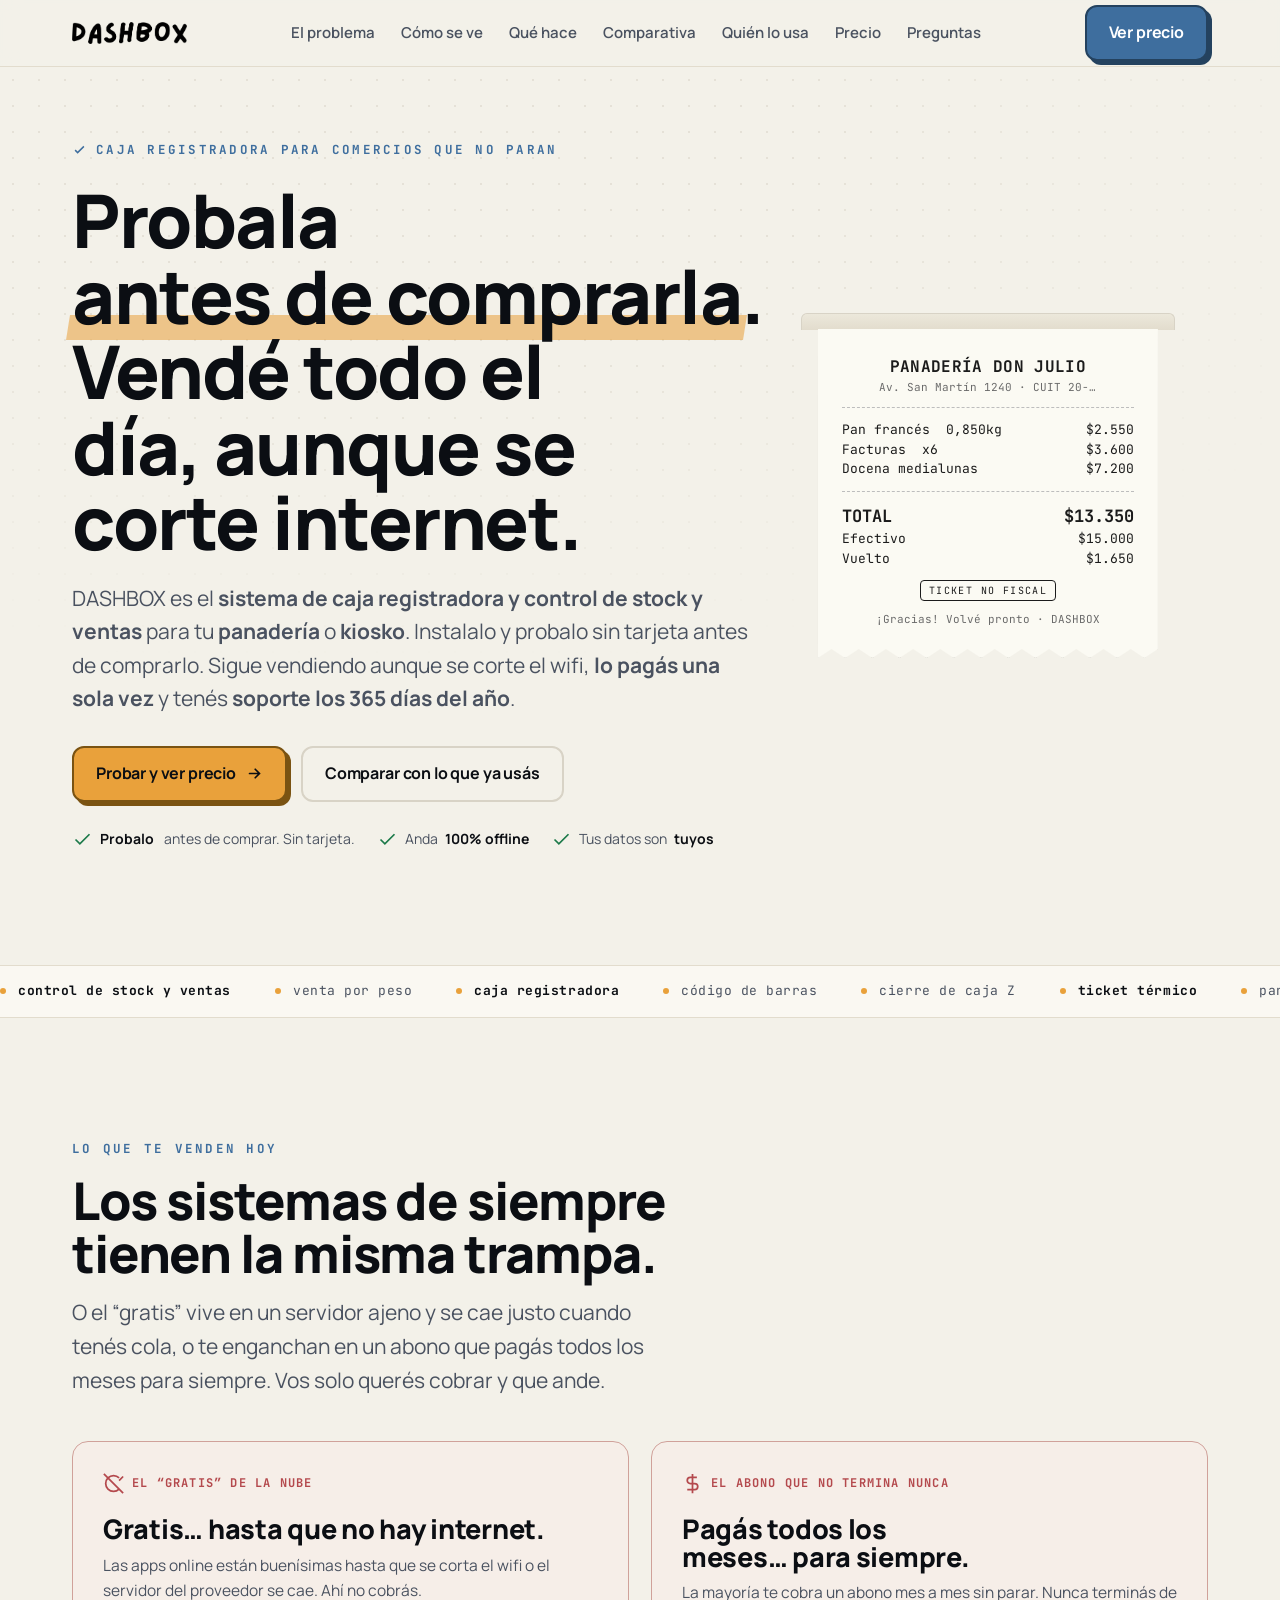
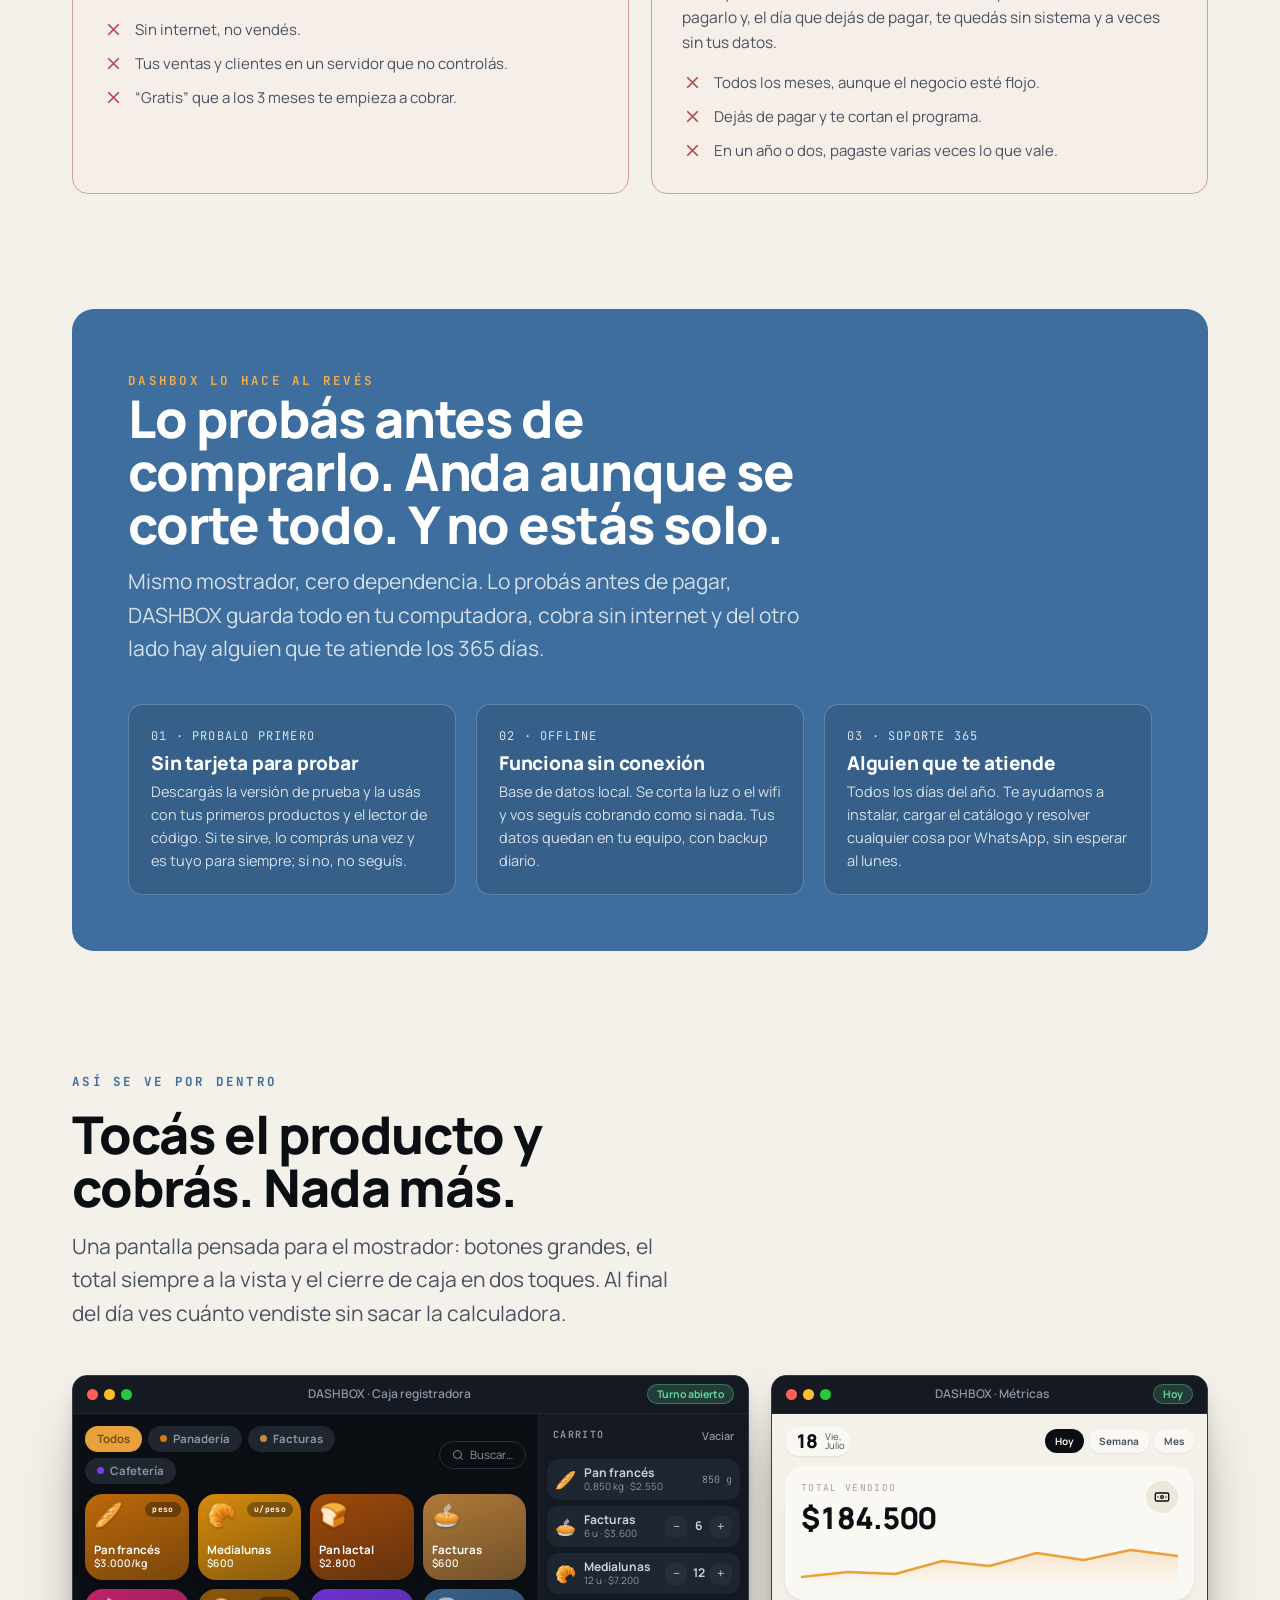
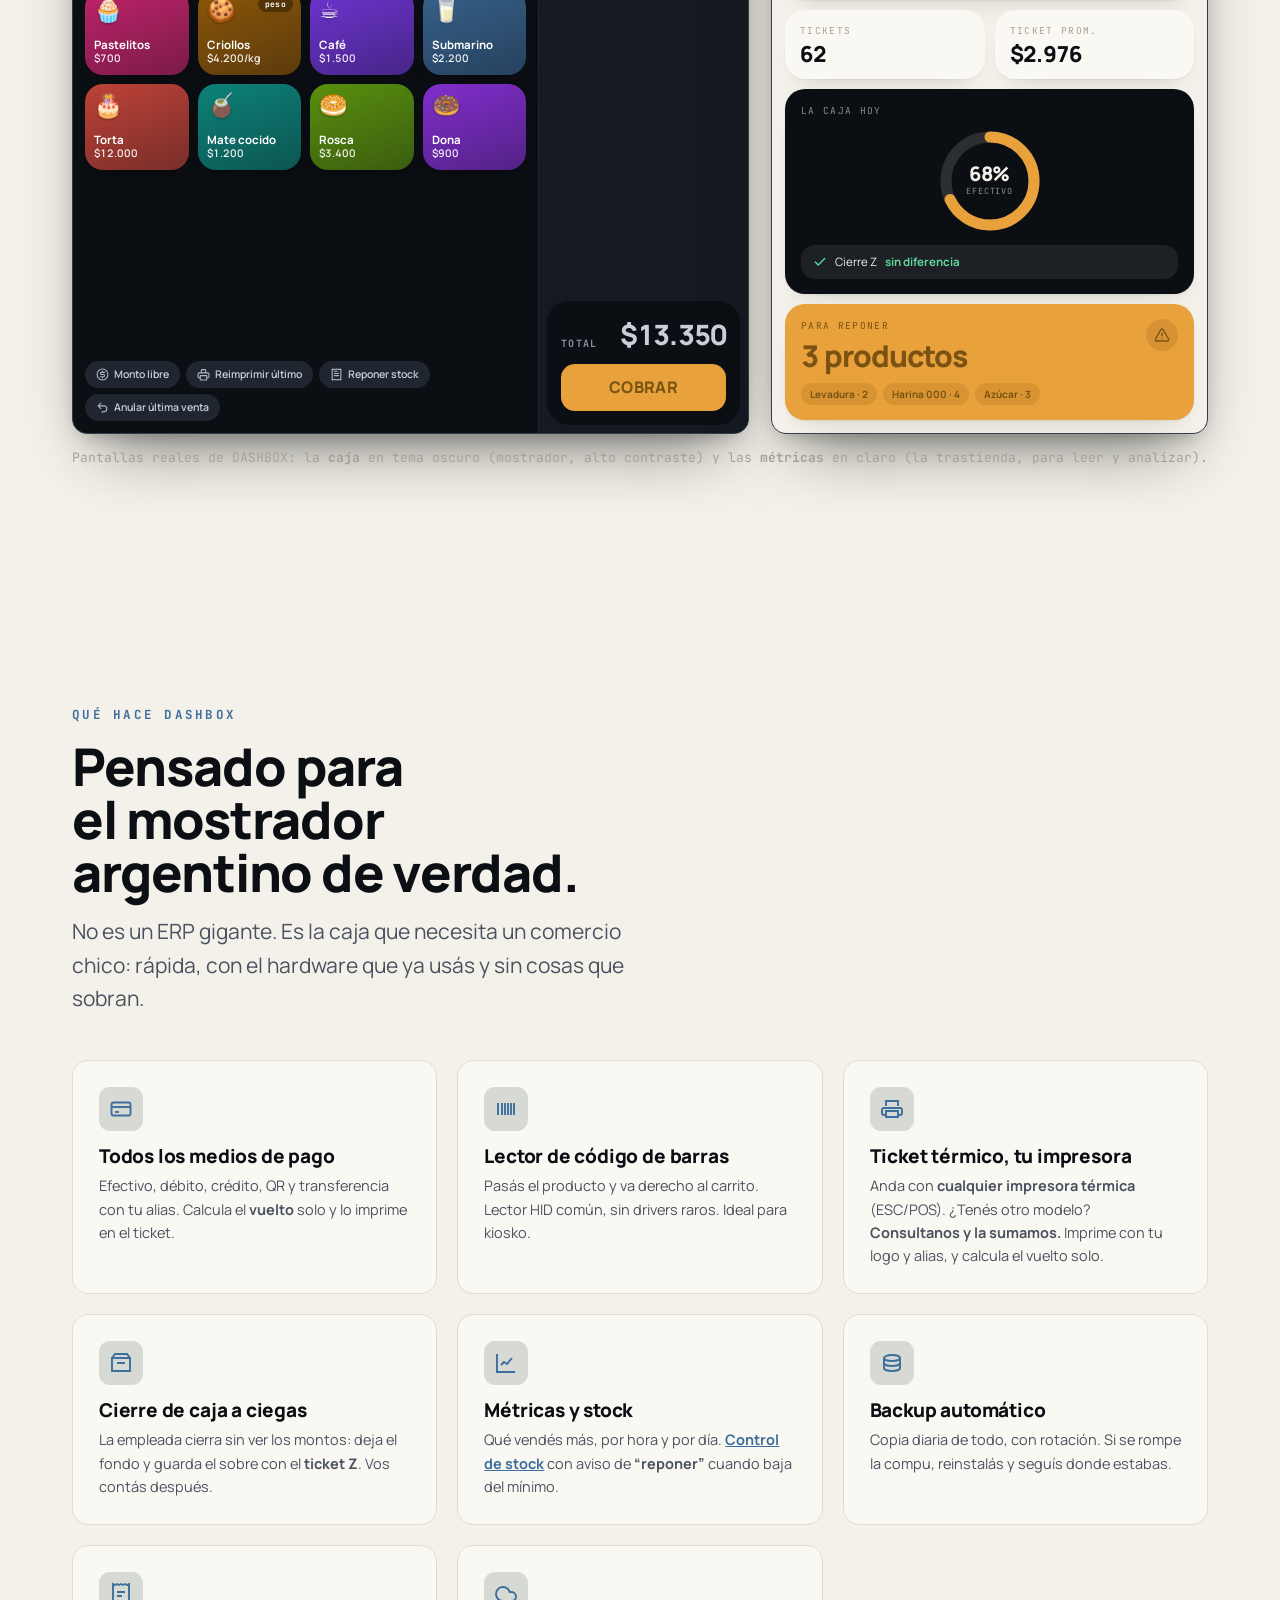
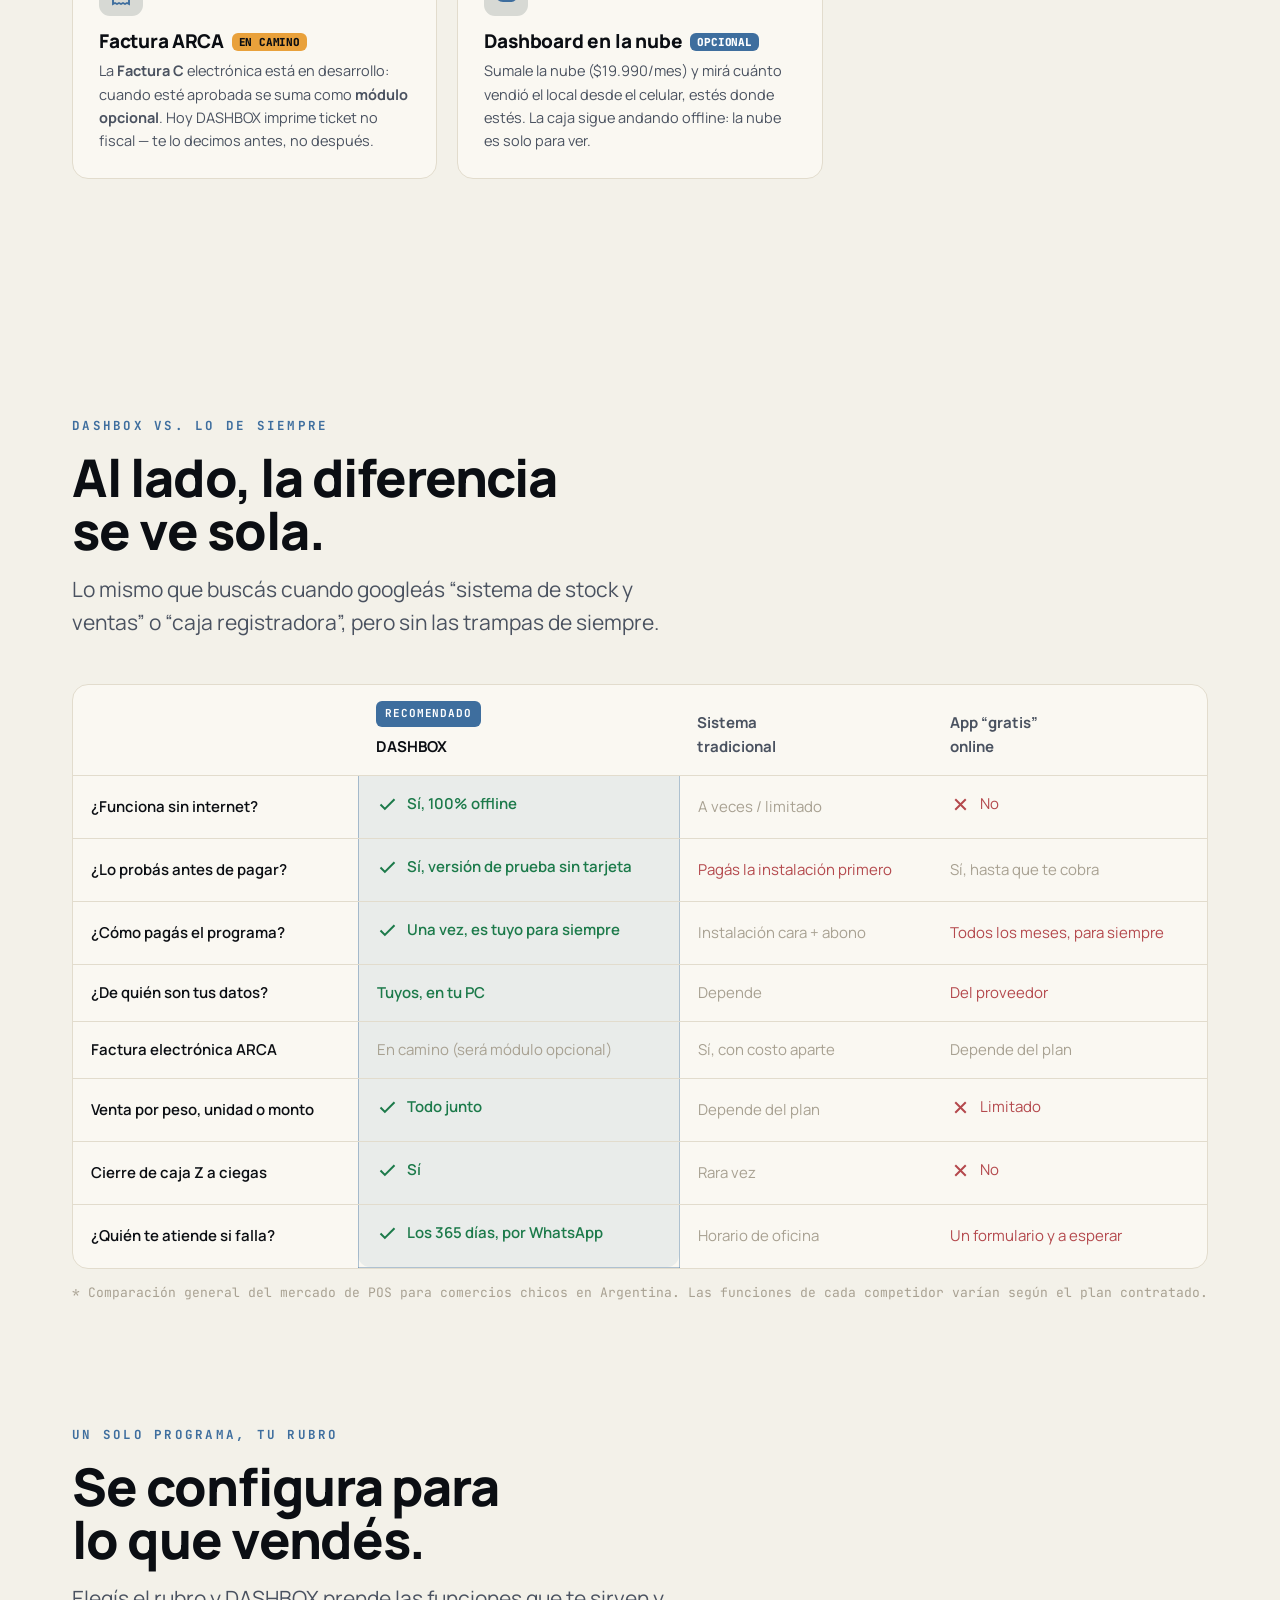
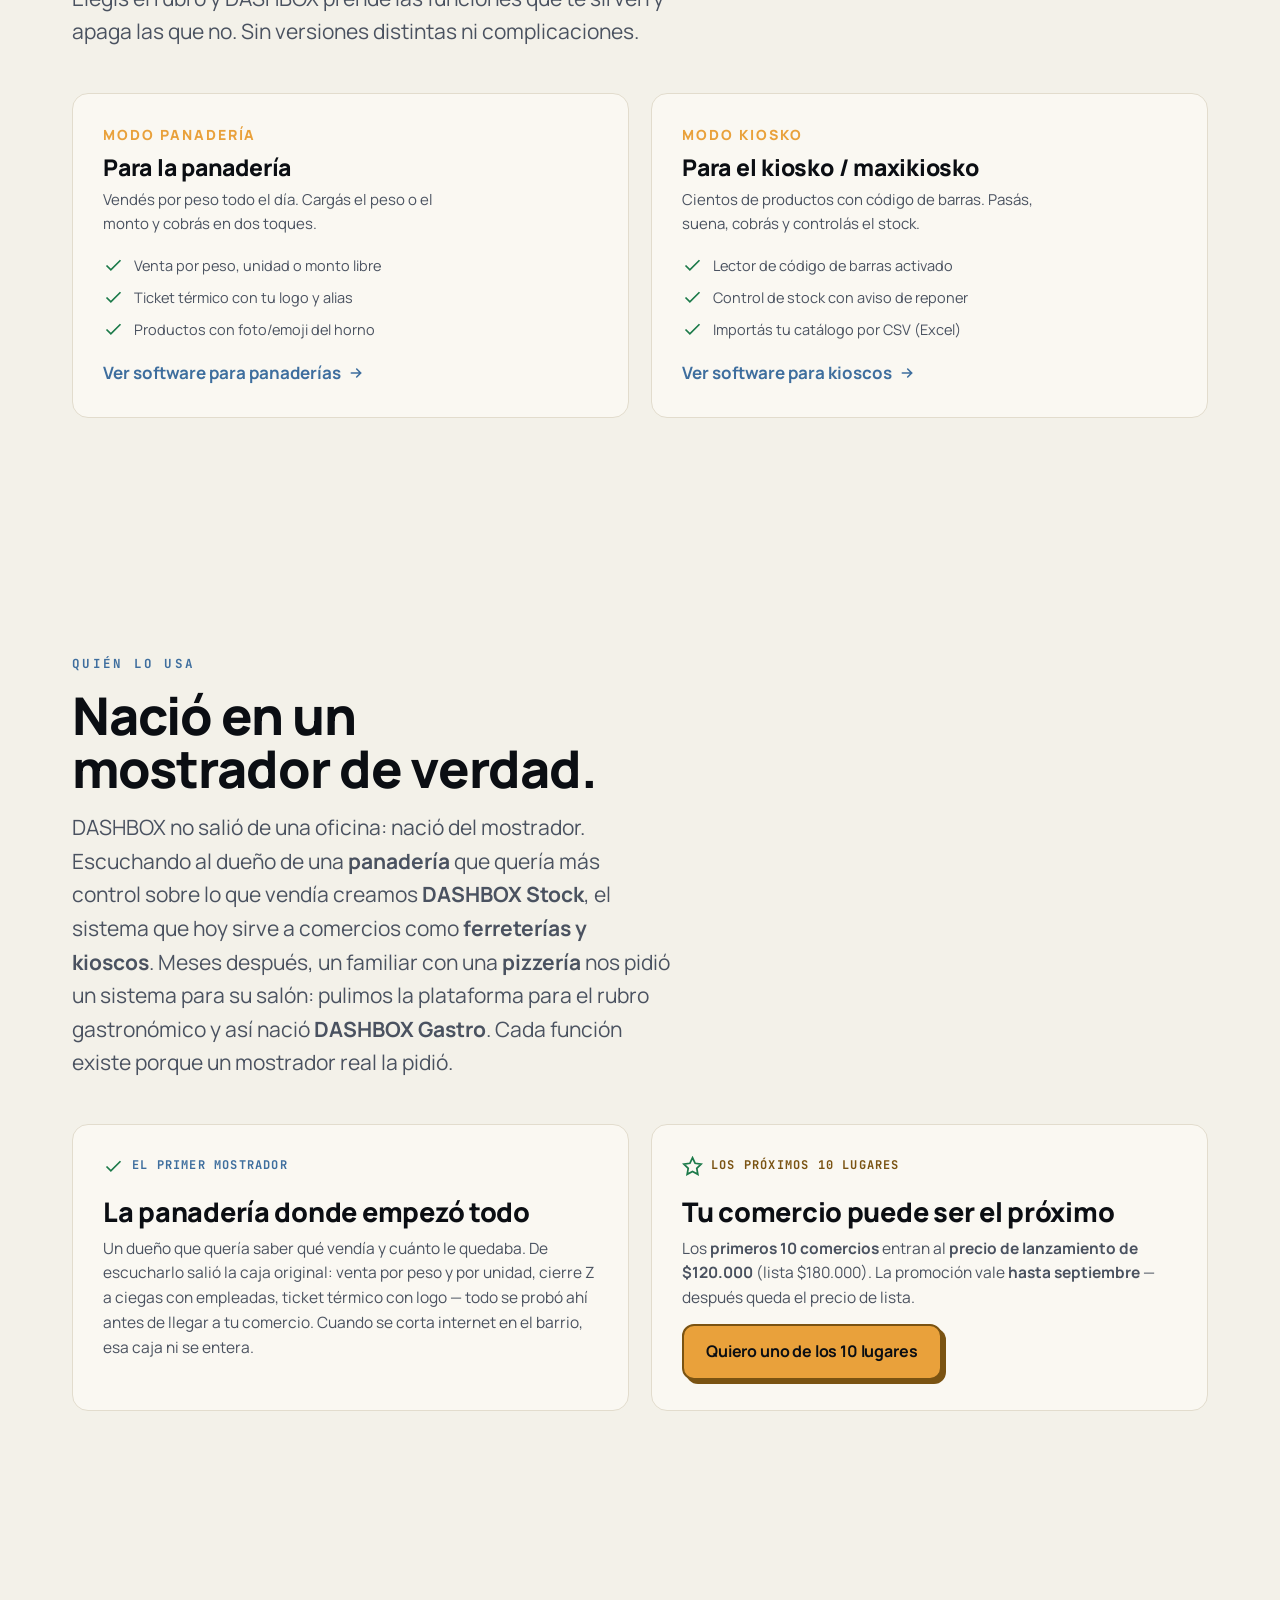
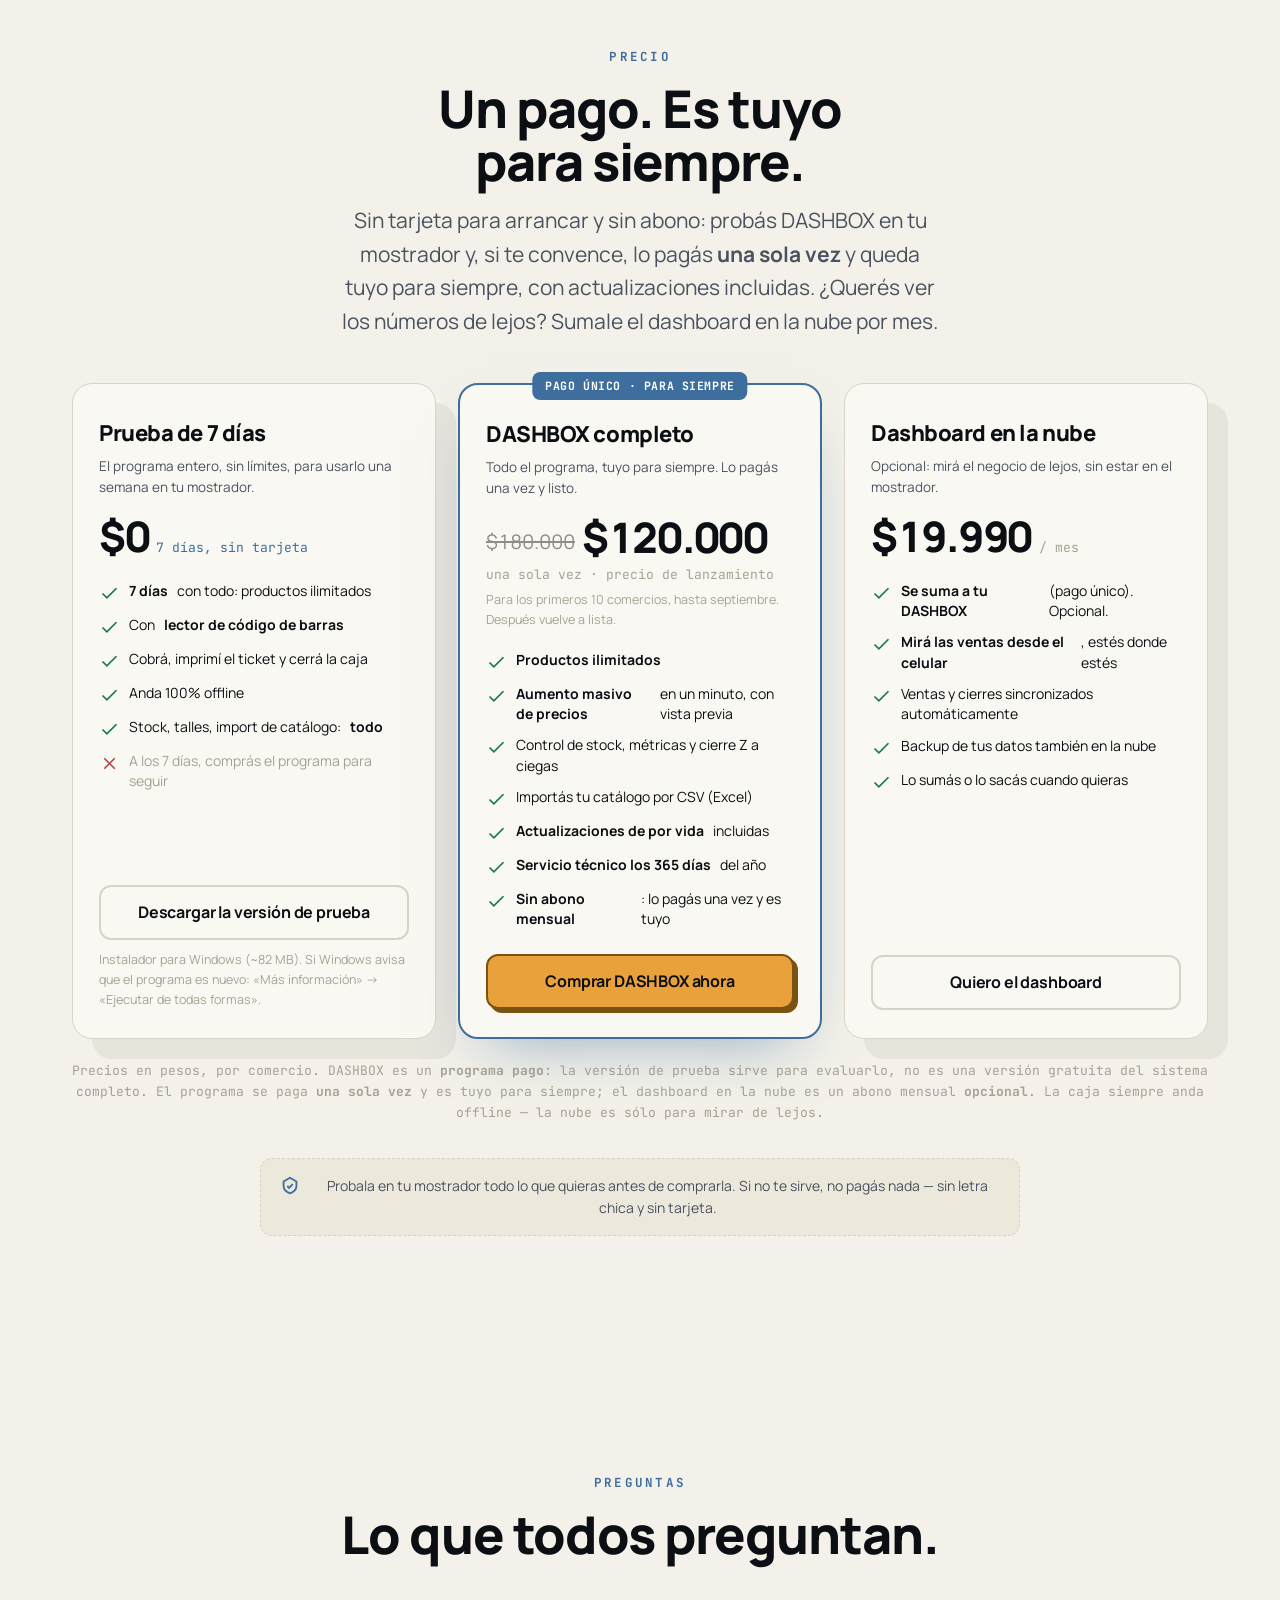
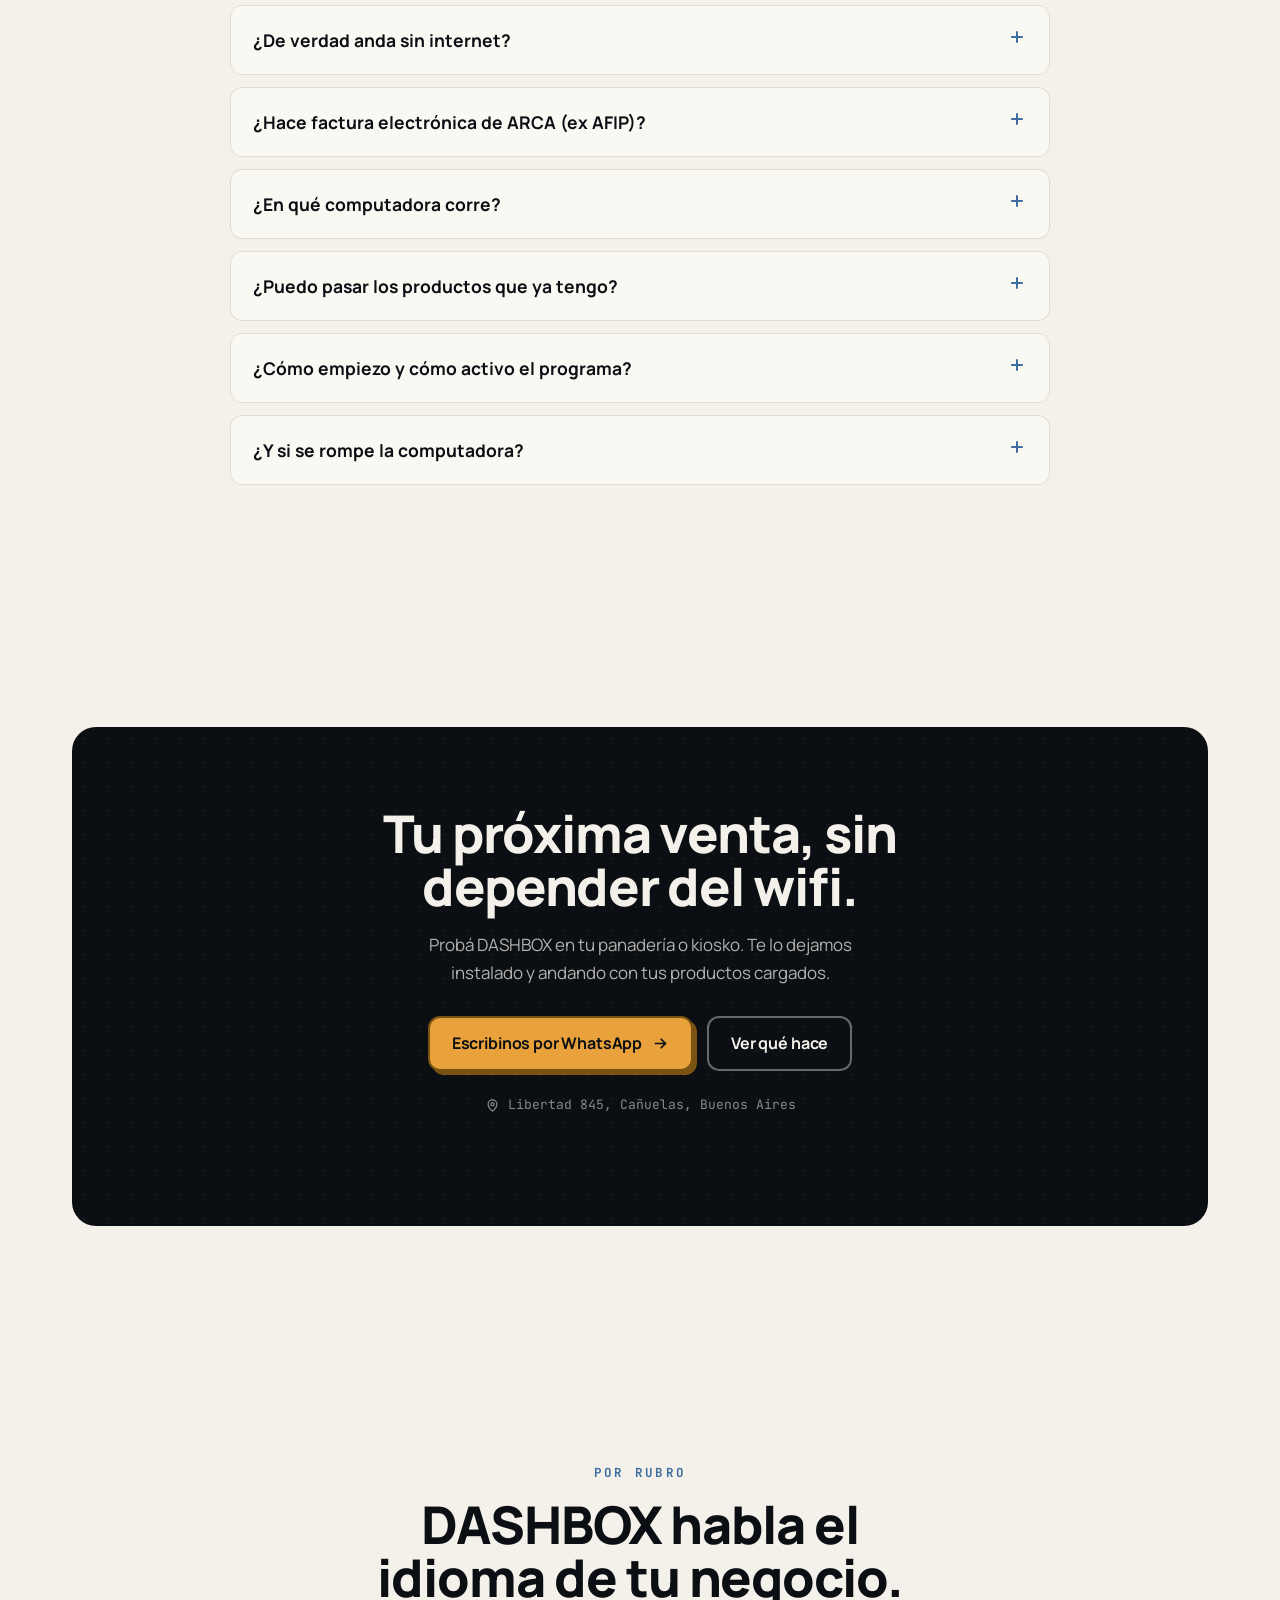
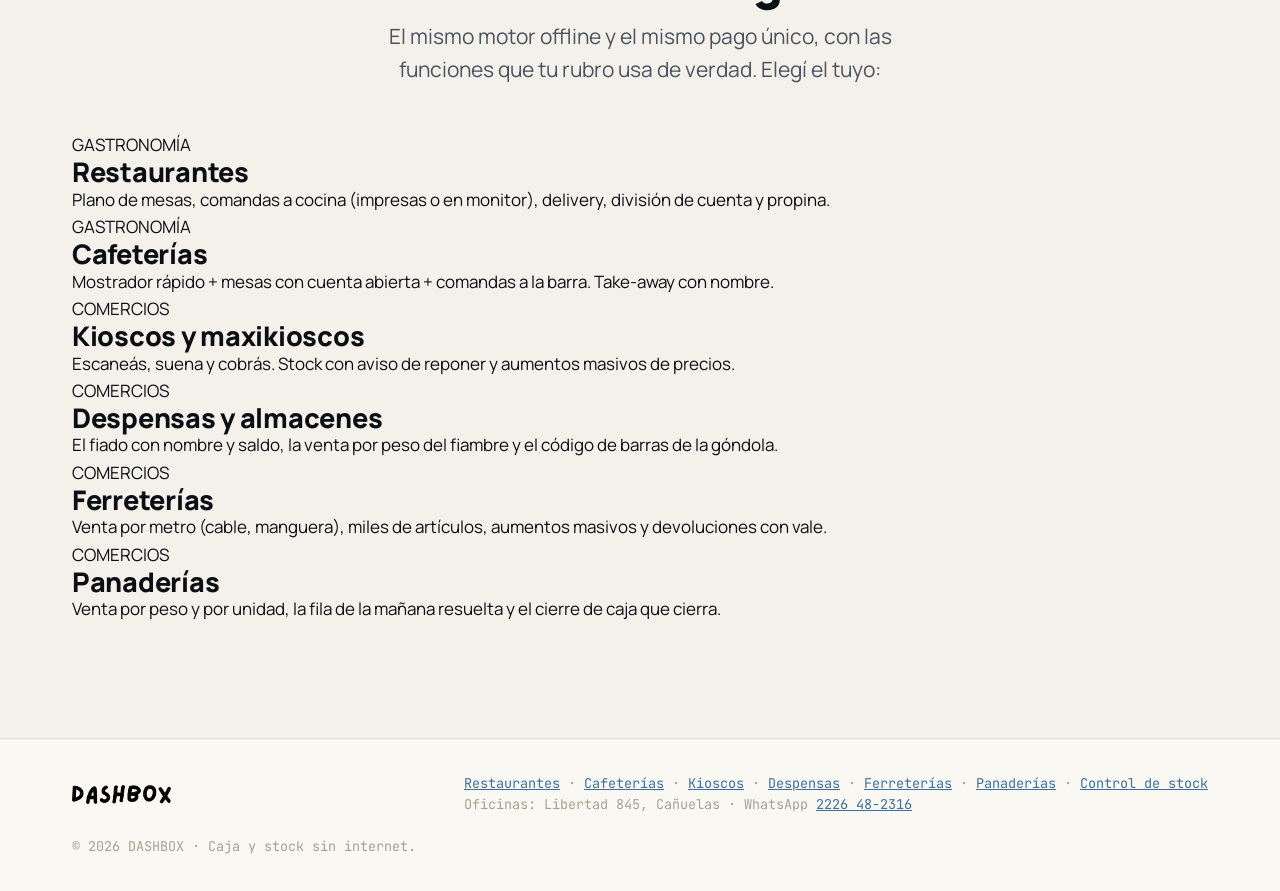
==== index.html @ de1f415d "Compra directa por Mercado Pago: /comprar reemplaza al WhatsApp en los CTAs - comprar.html: pegás el" ====
<!doctype html>
<html lang="es-AR">
<head>
<meta charset="utf-8" />
<meta name="viewport" content="width=device-width, initial-scale=1" />
<!-- Google Tag Manager -->
<script>(function(w,d,s,l,i){w[l]=w[l]||[];w[l].push({'gtm.start':
new Date().getTime(),event:'gtm.js'});var f=d.getElementsByTagName(s)[0],
j=d.createElement(s),dl=l!='dataLayer'?'&l='+l:'';j.async=true;j.src=
'https://www.googletagmanager.com/gtm.js?id='+i+dl;f.parentNode.insertBefore(j,f);
})(window,document,'script','dataLayer','GTM-NHLXC8S2');</script>
<!-- End Google Tag Manager -->

<!-- Google tag (gtag.js) -->
<script async src="https://www.googletagmanager.com/gtag/js?id=AW-18345697254"></script>
<script>
  window.dataLayer = window.dataLayer || [];
  function gtag(){dataLayer.push(arguments);}
  gtag('js', new Date());

  gtag('config', 'AW-18345697254');
</script>

<title>DASHBOX — Sistema de caja, stock y ventas offline | Kiosco y panadería</title>
<meta name="description" content="DASHBOX es el sistema de caja registradora, control de stock y ventas para kioscos y panaderías. Funciona sin internet y lo probás antes de comprarlo. Un solo pago y es tuyo para siempre: $120.000 precio de lanzamiento (lista $180.000), con actualizaciones y soporte los 365 días. Dashboard en la nube opcional. Pedí tu demo por WhatsApp." />
<meta name="keywords" content="sistema de caja registradora, control de stock y ventas, software para kiosco, sistema para panadería, caja registradora offline, punto de venta sin internet, POS Argentina, sistema de stock, software de ventas" />
<meta name="author" content="DASHBOX" />
<meta name="robots" content="index, follow, max-image-preview:large, max-snippet:-1, max-video-preview:-1" />
<link rel="canonical" href="https://dashbox.com.ar/" />

<!-- Geo / local (oficinas en Cañuelas) -->
<meta name="geo.region" content="AR-B" />
<meta name="geo.placename" content="Cañuelas, Buenos Aires" />
<meta name="geo.position" content="-35.0530;-58.7590" />
<meta name="ICBM" content="-35.0530, -58.7590" />

<!-- Theme + PWA -->
<meta name="theme-color" content="#F3F1E9" />
<meta name="color-scheme" content="light" />
<link rel="icon" href="/favicon.png" type="image/png" />
<link rel="apple-touch-icon" href="/favicon.png" />
<link rel="manifest" href="/site.webmanifest" />

<!-- Open Graph (Facebook / WhatsApp / LinkedIn) -->
<meta property="og:type" content="website" />
<meta property="og:site_name" content="DASHBOX" />
<meta property="og:locale" content="es_AR" />
<meta property="og:title" content="DASHBOX — Caja, stock y ventas que anda sin internet" />
<meta property="og:description" content="Sistema de caja registradora y control de stock para kiosco y panadería. Anda offline, se paga una sola vez y lo probás antes de comprar. Soporte los 365 días." />
<meta property="og:url" content="https://dashbox.com.ar/" />
<meta property="og:image" content="https://dashbox.com.ar/og.png" />
<meta property="og:image:width" content="1200" />
<meta property="og:image:height" content="630" />
<meta property="og:image:alt" content="DASHBOX — sistema de caja registradora offline para comercios" />

<!-- Twitter / X -->
<meta name="twitter:card" content="summary_large_image" />
<meta name="twitter:title" content="DASHBOX — Caja, stock y ventas que anda sin internet" />
<meta name="twitter:description" content="Sistema de caja y control de stock para kiosco y panadería. Offline, pago único, probala antes de comprar." />
<meta name="twitter:image" content="https://dashbox.com.ar/og.png" />

<!-- Fuentes: display grotesca con carácter + texto humanista + mono estilo comanda -->
<link rel="preconnect" href="https://fonts.googleapis.com">
<link rel="preconnect" href="https://fonts.gstatic.com" crossorigin>
<link href="https://fonts.googleapis.com/css2?family=Manrope:wght@400;500;600;700;800&family=JetBrains+Mono:wght@400;500;700&display=swap" rel="stylesheet">

<!-- ============ DATOS ESTRUCTURADOS (Schema.org / JSON-LD) ============ -->
<!-- Ayudan a Google (rich results + AI Overviews) y a los LLMs a entender el producto. -->
<script type="application/ld+json">
{
  "@context": "https://schema.org",
  "@type": "SoftwareApplication",
  "name": "DASHBOX",
  "applicationCategory": "BusinessApplication",
  "applicationSubCategory": "Point of Sale (POS)",
  "operatingSystem": "Windows",
  "url": "https://dashbox.com.ar/",
  "inLanguage": "es-AR",
  "description": "Sistema de caja registradora, control de stock y ventas para kioscos y panaderías. Funciona sin internet (offline-first). Es un programa pago: tiene 7 días de prueba con todas las funciones y sin límite de productos y se compra con un único pago de $120.000 —precio de lanzamiento, lista $180.000— (tuyo para siempre, con actualizaciones y soporte los 365 días). Dashboard en la nube opcional por mes. Los datos quedan en la computadora del comercio.",
  "softwareVersion": "1.1",
  "screenshot": "https://dashbox.com.ar/og.png",
  "featureList": [
    "Funciona sin internet (offline)",
    "Aumento masivo de precios con vista previa",
    "Control de stock y ventas",
    "Lector de código de barras",
    "Ticket térmico ESC/POS (compatible con cualquier impresora térmica)",
    "Cierre de caja Z a ciegas",
    "Todos los medios de pago con cálculo de vuelto",
    "Backup automático diario",
    "Dashboard en la nube opcional",
    "Import de catálogo por CSV"
  ],
  "offers": [
    {
      "@type": "Offer",
      "name": "DASHBOX completo (pago único)",
      "price": "120000",
      "priceCurrency": "ARS",
      "description": "Un solo pago: todo el programa, tuyo para siempre, con actualizaciones de por vida y servicio técnico los 365 días.",
      "availability": "https://schema.org/InStock",
      "url": "https://dashbox.com.ar/#precio"
    },
    {
      "@type": "Offer",
      "name": "Dashboard en la nube (opcional)",
      "price": "19990",
      "priceCurrency": "ARS",
      "description": "Add-on mensual para ver las ventas del negocio a distancia desde el celular, con sincronización y backup en la nube.",
      "availability": "https://schema.org/InStock",
      "url": "https://dashbox.com.ar/#precio"
    }
  ],
  "publisher": { "@type": "Organization", "name": "DASHBOX" }
}
</script>
<script type="application/ld+json">
{
  "@context": "https://schema.org",
  "@type": "Organization",
  "name": "DASHBOX",
  "url": "https://dashbox.com.ar/",
  "logo": "https://dashbox.com.ar/favicon.png",
  "description": "Sistema de caja registradora offline para comercios chicos en Argentina (kioscos, panaderías y más).",
  "areaServed": { "@type": "Country", "name": "Argentina" },
  "address": {
    "@type": "FZlAddress",
    "streetAddress": "Libertad 845",
    "addressLocality": "Cañuelas",
    "addressRegion": "Buenos Aires",
    "addressCountry": "AR"
  },
  "contactPoint": {
    "@type": "ContactPoint",
    "contactType": "sales",
    "telephone": "+54-2226-48-2316",
    "areaServed": "AR",
    "availableLanguage": "Spanish"
  }
}
</script>
<script type="application/ld+json">
{
  "@context": "https://schema.org",
  "@type": "FAQPage",
  "mainEntity": [
    {
      "@type": "Question",
      "name": "¿De verdad anda sin internet?",
      "acceptedAnswer": { "@type": "Answer", "text": "Sí. DASHBOX guarda todo en una base de datos en tu propia computadora. No necesita internet para vender, imprimir, pesar ni cerrar caja. La conexión solo hace falta si querés usar la sincronización opcional a la nube." }
    },
    {
      "@type": "Question",
      "name": "¿Hace factura electrónica de ARCA (ex AFIP)?",
      "acceptedAnswer": { "@type": "Answer", "text": "Todavía no: hoy DASHBOX imprime tickets no fiscales. La facturación electrónica de ARCA (Factura C con CAE y QR) está en desarrollo y se va a ofrecer como módulo opcional cuando esté aprobada. Si tu comercio necesita factura fiscal para operar hoy, DASHBOX todavía no es para vos — preferimos decírtelo antes." }
    },
    {
      "@type": "Question",
      "name": "¿En qué computadora corre DASHBOX?",
      "acceptedAnswer": { "@type": "Answer", "text": "En cualquier PC con Windows. No necesitás una máquina potente: anda en equipos comunes de mostrador y se instala con un instalador común (.exe)." }
    },
    {
      "@type": "Question",
      "name": "¿Puedo pasar los productos que ya tengo?",
      "acceptedAnswer": { "@type": "Answer", "text": "Sí. Importás tu lista desde un archivo CSV (lo que exporta cualquier Excel). DASHBOX detecta las columnas, crea las categorías y no duplica nada si reimportás para actualizar precios o stock." }
    },
    {
      "@type": "Question",
      "name": "¿Cómo empiezo y cómo activo el programa?",
      "acceptedAnswer": { "@type": "Answer", "text": "Descargás DASHBOX e instalás: arranca la prueba de 7 días, sin tarjeta, con el programa completo y sin límite de productos para que lo uses en tu mostrador. DASHBOX es un programa pago: pasada la semana hace falta la licencia para seguir. Cuando querés el programa completo, hacés un único pago de $120.000 (precio de lanzamiento; lista $180.000): la app muestra un código de tu equipo, nos lo mandás por WhatsApp y te devolvemos la llave para activarlo para siempre, con actualizaciones incluidas. Si además querés el dashboard en la nube, es un abono opcional de $19.990 por mes. La caja siempre funciona offline." }
    },
    {
      "@type": "Question",
      "name": "¿Y si se rompe la computadora?",
      "acceptedAnswer": { "@type": "Answer", "text": "DASHBOX hace un backup automático diario. Reinstalás en la máquina nueva, restaurás la copia y te reactivamos la licencia para ese equipo. Seguís donde estabas." }
    }
  ]
}
</script>

<link rel="stylesheet" href="/styles.css" />

<!-- Sin JavaScript, el contenido con animación de entrada debe verse igual (SEO + accesibilidad) -->
<noscript><style>.reveal{opacity:1 !important; transform:none !important} .ticket .rows > *{opacity:1 !important; transform:none !important}</style></noscript>
</head>
<body>
<!-- Google Tag Manager (noscript) -->
<noscript><iframe src="https://www.googletagmanager.com/ns.html?id=GTM-NHLXC8S2"
height="0" width="0" style="display:none;visibility:hidden"></iframe></noscript>
<!-- End Google Tag Manager (noscript) -->

<!-- ============ NAV ============ -->
<header class="nav">
  <div class="wrap row">
    <a class="brand" href="#top"><img src="/logo.png" alt="DASHBOX" height="22" width="106"/></a>
    <nav class="links" aria-label="Secciones">
      <a href="#problema">El problema</a>
      <a href="#captura">Cómo se ve</a>
      <a href="#features">Qué hace</a>
      <a href="#comparativa">Comparativa</a>
      <a href="#resenas">Quién lo usa</a>
      <a href="#precio">Precio</a>
      <a href="#faq">Preguntas</a>
    </nav>
    <div class="actions">
      <a class="btn" href="#precio">Ver precio</a>
    </div>
  </div>
</header>

<a id="top"></a>

<!-- ============ HERO ============ -->
<section class="hero">
  <div class="wrap grid">
    <div>
      <span class="eyebrow"><svg width="15" height="15" viewBox="0 0 24 24" fill="none" stroke="currentColor" stroke-width="2.4"><path d="M5 13l4 4L19 7"/></svg>Caja registradora para comercios que no paran</span>
      <h1>Probala <span class="hl">antes de comprarla</span>. Vendé todo el día, aunque se corte internet.</h1>
      <p class="lead">DASHBOX es el <b>sistema de caja registradora y control de stock y ventas</b> para tu <b>panadería</b> o <b>kiosko</b>. Instalalo y probalo sin tarjeta antes de comprarlo. Sigue vendiendo aunque se corte el wifi, <b>lo pagás una sola vez</b> y tenés <b>soporte los 365 días del año</b>.</p>
      <div class="cta-row">
        <a class="btn amber" href="#precio">Probar y ver precio
          <svg width="17" height="17" viewBox="0 0 24 24" fill="none" stroke="currentColor" stroke-width="2.4" stroke-linecap="round"><path d="M5 12h14M13 6l6 6-6 6"/></svg></a>
        <a class="btn ghost" href="#comparativa">Comparar con lo que ya usás</a>
      </div>
      <div class="assur">
        <span><svg class="ico good" viewBox="0 0 24 24" fill="none" stroke="currentColor" stroke-width="2"><path d="M20 6L9 17l-5-5"/></svg><b>Probalo</b>&nbsp;antes de comprar. Sin tarjeta.</span>
        <span><svg class="ico good" viewBox="0 0 24 24" fill="none" stroke="currentColor" stroke-width="2"><path d="M20 6L9 17l-5-5"/></svg>Anda <b>100% offline</b></span>
        <span><svg class="ico good" viewBox="0 0 24 24" fill="none" stroke="currentColor" stroke-width="2"><path d="M20 6L9 17l-5-5"/></svg>Tus datos son <b>tuyos</b></span>
      </div>
    </div>

    <!-- ticket térmico -->
    <div class="ticket-stage">
      <div class="ticket-slot">
        <div class="ticket" id="ticket">
          <div class="rows">
            <div class="t-c">
              <div class="t-name">PANADERÍA DON JULIO</div>
              <div class="t-sub">Av. San Martín 1240 · CUIT 20-…</div>
            </div>
            <hr class="t-rule">
            <div>
              <div class="t-line"><span>Pan francés&nbsp;&nbsp;0,850kg</span><span class="tnum">$2.550</span></div>
              <div class="t-line"><span>Facturas&nbsp;&nbsp;x6</span><span class="tnum">$3.600</span></div>
              <div class="t-line"><span>Docena medialunas</span><span class="tnum">$7.200</span></div>
            </div>
            <hr class="t-rule">
            <div class="t-line t-tot"><span>TOTAL</span><span class="tnum">$13.350</span></div>
            <div class="t-line"><span>Efectivo</span><span class="tnum">$15.000</span></div>
            <div class="t-line"><span>Vuelto</span><span class="tnum">$1.650</span></div>
            <div class="t-c" style="margin-top:10px">
              <span class="t-badge">TICKET NO FISCAL</span>
              <div class="t-sub" style="margin-top:10px">¡Gracias! Volvé pronto · DASHBOX</div>
            </div>
          </div>
        </div>
      </div>
    </div>
  </div>
</section>

<!-- ============ STRIP keywords/rubros ============ -->
<div class="strip" aria-hidden="true">
  <div class="track" id="track">
    <span><b>control de stock y ventas</b></span>
    <span>venta por peso</span>
    <span><b>caja registradora</b></span>
    <span>código de barras</span>
    <span>cierre de caja Z</span>
    <span><b>ticket térmico</b></span>
    <span>panadería</span>
    <span>kiosko</span>
    <span><b>sin internet</b></span>
    <span>backup automático</span>
  </div>
</div>

<!-- ============ PROBLEMA (before) ============ -->
<section id="problema">
  <div class="wrap">
    <div class="shead reveal">
      <span class="eyebrow">Lo que te venden hoy</span>
      <h2>Los sistemas de siempre tienen la misma trampa.</h2>
      <p class="lead">O el “gratis” vive en un servidor ajeno y se cae justo cuando tenés cola, o te enganchan en un abono que pagás todos los meses para siempre. Vos solo querés cobrar y que ande.</p>
    </div>
    <div class="two">
      <div class="card warn reveal">
        <span class="tag"><svg class="ico bad" viewBox="0 0 24 24" fill="none" stroke="currentColor" stroke-width="2"><path d="M18.4 5.6a9 9 0 10.001 12.8M23 4l-4.6 4.6"/><path d="M1 1l22 22" stroke-width="2"/></svg>El “gratis” de la nube</span>
        <h3>Gratis… hasta que no hay internet.</h3>
        <p>Las apps online están buenísimas hasta que se corta el wifi o el servidor del proveedor se cae. Ahí no cobrás.</p>
        <ul>
          <li><svg class="ico bad" viewBox="0 0 24 24" fill="none" stroke="currentColor" stroke-width="2"><path d="M18 6L6 18M6 6l12 12"/></svg>Sin internet, no vendés.</li>
          <li><svg class="ico bad" viewBox="0 0 24 24" fill="none" stroke="currentColor" stroke-width="2"><path d="M18 6L6 18M6 6l12 12"/></svg>Tus ventas y clientes en un servidor que no controlás.</li>
          <li><svg class="ico bad" viewBox="0 0 24 24" fill="none" stroke="currentColor" stroke-width="2"><path d="M18 6L6 18M6 6l12 12"/></svg>“Gratis” que a los 3 meses te empieza a cobrar.</li>
        </ul>
      </div>
      <div class="card warn reveal">
        <span class="tag"><svg class="ico bad" viewBox="0 0 24 24" fill="none" stroke="currentColor" stroke-width="2"><path d="M12 1v22M17 5H9.5a3.5 3.5 0 000 7h5a3.5 3.5 0 010 7H6"/></svg>El abono que no termina nunca</span>
        <h3>Pagás todos los meses… para siempre.</h3>
        <p>La mayoría te cobra un abono mes a mes sin parar. Nunca terminás de pagarlo y, el día que dejás de pagar, te quedás sin sistema y a veces sin tus datos.</p>
        <ul>
          <li><svg class="ico bad" viewBox="0 0 24 24" fill="none" stroke="currentColor" stroke-width="2"><path d="M18 6L6 18M6 6l12 12"/></svg>Todos los meses, aunque el negocio esté flojo.</li>
          <li><svg class="ico bad" viewBox="0 0 24 24" fill="none" stroke="currentColor" stroke-width="2"><path d="M18 6L6 18M6 6l12 12"/></svg>Dejás de pagar y te cortan el programa.</li>
          <li><svg class="ico bad" viewBox="0 0 24 24" fill="none" stroke="currentColor" stroke-width="2"><path d="M18 6L6 18M6 6l12 12"/></svg>En un año o dos, pagaste varias veces lo que vale.</li>
        </ul>
      </div>
    </div>
  </div>
</section>

<!-- ============ SOLUCIÓN (after) ============ -->
<section style="padding-top:0">
  <div class="wrap">
    <div class="after reveal">
      <span class="eyebrow">DASHBOX lo hace al revés</span>
      <h2>Lo probás antes de comprarlo. Anda aunque se corte todo. Y no estás solo.</h2>
      <p class="lead">Mismo mostrador, cero dependencia. Lo probás antes de pagar, DASHBOX guarda todo en tu computadora, cobra sin internet y del otro lado hay alguien que te atiende los 365 días.</p>
      <div class="after-grid">
        <div class="ac">
          <div class="n">01 · PROBALO PRIMERO</div>
          <h3>Sin tarjeta para probar</h3>
          <p>Descargás la versión de prueba y la usás con tus primeros productos y el lector de código. Si te sirve, lo comprás una vez y es tuyo para siempre; si no, no seguís.</p>
        </div>
        <div class="ac">
          <div class="n">02 · OFFLINE</div>
          <h3>Funciona sin conexión</h3>
          <p>Base de datos local. Se corta la luz o el wifi y vos seguís cobrando como si nada. Tus datos quedan en tu equipo, con backup diario.</p>
        </div>
        <div class="ac">
          <div class="n">03 · SOPORTE 365</div>
          <h3>Alguien que te atiende</h3>
          <p>Todos los días del año. Te ayudamos a instalar, cargar el catálogo y resolver cualquier cosa por WhatsApp, sin esperar al lunes.</p>
        </div>
      </div>
    </div>
  </div>
</section>

<!-- ============ MOCKUPS / CÓMO SE VE ============ -->
<section id="captura" style="padding-top:0">
  <div class="wrap">
    <div class="shead reveal">
      <span class="eyebrow">Así se ve por dentro</span>
      <h2>Tocás el producto y cobrás. Nada más.</h2>
      <p class="lead">Una pantalla pensada para el mostrador: botones grandes, el total siempre a la vista y el cierre de caja en dos toques. Al final del día ves cuánto vendiste sin sacar la calculadora.</p>
    </div>

    <div class="mock-grid reveal">
      <!-- Ventana POS -->
      <div class="appwin" aria-label="Pantalla de venta de DASHBOX">
        <div class="tbar">
          <span class="tdots"><i style="background:#ff5f56"></i><i style="background:#ffbd2e"></i><i style="background:#27c93f"></i></span>
          <span class="tt">DASHBOX · Caja registradora</span>
          <span class="tbadge">Turno abierto</span>
        </div>
        <div class="pos">
          <div class="left">
            <div class="toprow">
              <div class="tabs">
                <span class="tab on">Todos</span>
                <span class="tab"><i class="dot" style="background:#d97706"></i>Panadería</span>
                <span class="tab"><i class="dot" style="background:#C98A3E"></i>Facturas</span>
                <span class="tab"><i class="dot" style="background:#7c3aed"></i>Cafetería</span>
              </div>
              <span class="search"><svg viewBox="0 0 24 24" fill="none" stroke="currentColor" stroke-width="2" stroke-linecap="round" stroke-linejoin="round"><path d="M11 3a8 8 0 1 0 0 16 8 8 0 0 0 0-16Zm10 18-4.35-4.35"/></svg>Buscar…</span>
            </div>
            <div class="pgrid">
              <div class="tile" style="background:linear-gradient(160deg,#d97706dd,#d9770688)"><span class="em">🥖</span><span class="bdg">peso</span><div><div class="nm">Pan francés</div><div class="pr">$3.000/kg</div></div></div>
              <div class="tile" style="background:linear-gradient(160deg,#f59e0bdd,#f59e0b88)"><span class="em">🥐</span><span class="bdg">u/peso</span><div><div class="nm">Medialunas</div><div class="pr">$600</div></div></div>
              <div class="tile" style="background:linear-gradient(160deg,#b45309dd,#b4530988)"><span class="em">🍞</span><div><div class="nm">Pan lactal</div><div class="pr">$2.800</div></div></div>
              <div class="tile" style="background:linear-gradient(160deg,#C98A3Edd,#C98A3E88)"><span class="em">🥧</span><div><div class="nm">Facturas</div><div class="pr">$600</div></div></div>
              <div class="tile" style="background:linear-gradient(160deg,#db2777dd,#db277788)"><span class="em">🧁</span><div><div class="nm">Pastelitos</div><div class="pr">$700</div></div></div>
              <div class="tile" style="background:linear-gradient(160deg,#a16207dd,#a1620788)"><span class="em">🍪</span><span class="bdg">peso</span><div><div class="nm">Criollos</div><div class="pr">$4.200/kg</div></div></div>
              <div class="tile" style="background:linear-gradient(160deg,#7c3aeddd,#7c3aed88)"><span class="em">☕</span><div><div class="nm">Café</div><div class="pr">$1.500</div></div></div>
              <div class="tile" style="background:linear-gradient(160deg,#3E6E9Edd,#3E6E9E88)"><span class="em">🥛</span><div><div class="nm">Submarino</div><div class="pr">$2.200</div></div></div>
              <div class="tile" style="background:linear-gradient(160deg,#D94A3Ddd,#D94A3D88)"><span class="em">🎂</span><div><div class="nm">Torta</div><div class="pr">$12.000</div></div></div>
              <div class="tile" style="background:linear-gradient(160deg,#0d9488dd,#0d948888)"><span class="em">🧉</span><div><div class="nm">Mate cocido</div><div class="pr">$1.200</div></div></div>
              <div class="tile" style="background:linear-gradient(160deg,#65a30ddd,#65a30d88)"><span class="em">🥯</span><div><div class="nm">Rosca</div><div class="pr">$3.400</div></div></div>
              <div class="tile" style="background:linear-gradient(160deg,#9333eadd,#9333ea88)"><span class="em">🍩</span><div><div class="nm">Dona</div><div class="pr">$900</div></div></div>
            </div>
            <div class="foot">
              <span class="gbtn"><svg viewBox="0 0 24 24" fill="none" stroke="currentColor" stroke-width="2" stroke-linecap="round" stroke-linejoin="round"><path d="M12 22a10 10 0 1 0 0-20 10 10 0 0 0 0 20Zm4-14h-6a2 2 0 0 0 0 4h4a2 2 0 0 1 0 4H8m4-10v2m0 8v2"/></svg> Monto libre</span>
              <span class="gbtn"><svg viewBox="0 0 24 24" fill="none" stroke="currentColor" stroke-width="2" stroke-linecap="round" stroke-linejoin="round"><path d="M6 18H4a2 2 0 0 1-2-2v-5a2 2 0 0 1 2-2h16a2 2 0 0 1 2 2v5a2 2 0 0 1-2 2h-2m-2-9V4a1 1 0 0 0-1-1H9a1 1 0 0 0-1 1v5m10 5H6v7a1 1 0 0 0 1 1h10a1 1 0 0 0 1-1v-7Z"/></svg> Reimprimir último</span>
              <span class="gbtn"><svg viewBox="0 0 24 24" fill="none" stroke="currentColor" stroke-width="2" stroke-linecap="round" stroke-linejoin="round"><path d="M4 2v20l2-1 2 1 2-1 2 1 2-1 2 1 2-1 2 1V2l-2 1-2-1-2 1-2-1-2 1-2-1-2 1Zm12 8H8m8 4H8m5-8H8"/></svg> Reponer stock</span>
              <span class="gbtn"><svg viewBox="0 0 24 24" fill="none" stroke="currentColor" stroke-width="2" stroke-linecap="round" stroke-linejoin="round"><path d="M9 14 4 9l5-5M4 9h10.5a5.5 5.5 0 0 1 5.5 5.5v0a5.5 5.5 0 0 1-5.5 5.5H11"/></svg> Anular última venta</span>
            </div>
          </div>
          <div class="cart">
            <div class="ch">Carrito <span class="vac">Vaciar</span></div>
            <div class="items">
              <div class="citem"><span class="em">🥖</span><div><div class="nm">Pan francés</div><div class="sub">0,850 kg · $2.550</div></div><span class="gr">850 g</span></div>
              <div class="citem"><span class="em">🥧</span><div><div class="nm">Facturas</div><div class="sub">6 u · $3.600</div></div><div class="stp"><span class="sq">−</span><b>6</b><span class="sq">+</span></div></div>
              <div class="citem"><span class="em">🥐</span><div><div class="nm">Medialunas</div><div class="sub">12 u · $7.200</div></div><div class="stp"><span class="sq">−</span><b>12</b><span class="sq">+</span></div></div>
            </div>
            <div class="tot">
              <div class="totrow"><span class="l">TOTAL</span><span class="v">$13.350</span></div>
              <div class="cobrar">COBRAR</div>
            </div>
          </div>
        </div>
      </div>

      <!-- Ventana Métricas -->
      <div class="appwin" aria-label="Pantalla de métricas de DASHBOX">
        <div class="tbar">
          <span class="tdots"><i style="background:#ff5f56"></i><i style="background:#ffbd2e"></i><i style="background:#27c93f"></i></span>
          <span class="tt">DASHBOX · Métricas</span>
          <span class="tbadge">Hoy</span>
        </div>
        <div class="met">
          <div class="mtop">
            <span class="mdate"><b>18</b><span>Vie,<br>Julio</span></span>
            <span class="mpills"><i class="on">Hoy</i><i>Semana</i><i>Mes</i></span>
          </div>

          <!-- Héroe: total vendido + sparkline ámbar -->
          <div class="mcard mhero">
            <div class="mrow">
              <div>
                <div class="mlbl">Total vendido</div>
                <div class="mbig">$184.500</div>
              </div>
              <span class="mico"><svg viewBox="0 0 24 24" fill="none" stroke="currentColor" stroke-width="2" stroke-linecap="round" stroke-linejoin="round"><path d="M4 6h16a2 2 0 0 1 2 2v8a2 2 0 0 1-2 2H4a2 2 0 0 1-2-2V8a2 2 0 0 1 2-2Zm8 4a2 2 0 1 0 0 4 2 2 0 0 0 0-4ZM6 12h.01M18 12h.01"/></svg></span>
            </div>
            <svg class="mspark" viewBox="0 0 320 42" preserveAspectRatio="none" aria-hidden="true">
              <defs><linearGradient id="mk-spark" x1="0" y1="0" x2="0" y2="1"><stop offset="0" stop-color="#E9A13B" stop-opacity=".22"/><stop offset="1" stop-color="#E9A13B" stop-opacity="0"/></linearGradient></defs>
              <path d="M0,34 L40,29 L80,31 L120,18 L160,23 L200,10 L240,17 L280,7 L320,13 L320,42 L0,42 Z" fill="url(#mk-spark)"/>
              <path d="M0,34 L40,29 L80,31 L120,18 L160,23 L200,10 L240,17 L280,7 L320,13" fill="none" stroke="#E9A13B" stroke-width="2.4" stroke-linecap="round" stroke-linejoin="round"/>
            </svg>
          </div>

          <!-- KPIs chicos -->
          <div class="mkpis">
            <div class="mcard mkpi"><div class="mlbl">Tickets</div><div class="mnum">62</div></div>
            <div class="mcard mkpi"><div class="mlbl">Ticket prom.</div><div class="mnum">$2.976</div></div>
          </div>

          <!-- La caja hoy: la única card oscura, anillo ámbar -->
          <div class="mcard mdark">
            <div class="mlbl">La caja hoy</div>
            <div class="mring">
              <svg width="106" height="106" viewBox="0 0 106 106" aria-hidden="true">
                <circle cx="53" cy="53" r="44" fill="none" stroke="rgba(243,241,233,.14)" stroke-width="11"/>
                <circle cx="53" cy="53" r="44" fill="none" stroke="#E9A13B" stroke-width="11" stroke-linecap="round" stroke-dasharray="276" stroke-dashoffset="88" transform="rotate(-90 53 53)"/>
              </svg>
              <div class="rin"><span class="rc">68%</span><span class="rl">Efectivo</span></div>
            </div>
            <div class="mzc"><svg viewBox="0 0 24 24" fill="none" stroke="#5FD79B" stroke-width="2.4" stroke-linecap="round" stroke-linejoin="round"><path d="M20 6 9 17l-5-5"/></svg> Cierre Z <b>sin diferencia</b></div>
          </div>

          <!-- Para reponer: la única card ámbar -->
          <div class="mcard mamber">
            <div class="mrow">
              <div>
                <div class="mlbl">Para reponer</div>
                <div class="mbig">3 productos</div>
              </div>
              <span class="mico"><svg viewBox="0 0 24 24" fill="none" stroke="currentColor" stroke-width="2" stroke-linecap="round" stroke-linejoin="round"><path d="m21.73 18-8-14a2 2 0 0 0-3.48 0l-8 14A2 2 0 0 0 4 21h16a2 2 0 0 0 1.73-3ZM12 9v4m0 4h.01"/></svg></span>
            </div>
            <div class="mchips"><i>Levadura · 2</i><i>Harina 000 · 4</i><i>Azúcar · 3</i></div>
          </div>
        </div>
      </div>
    </div>
    <p class="cmp-note" style="text-align:center">Pantallas reales de DASHBOX: la <b>caja</b> en tema oscuro (mostrador, alto contraste) y las <b>métricas</b> en claro (la trastienda, para leer y analizar).</p>
  </div>
</section>

<!-- ============ FEATURES ============ -->
<section id="features">
  <div class="wrap">
    <div class="shead reveal">
      <span class="eyebrow">Qué hace DASHBOX</span>
      <h2>Pensado para el mostrador argentino de verdad.</h2>
      <p class="lead">No es un ERP gigante. Es la caja que necesita un comercio chico: rápida, con el hardware que ya usás y sin cosas que sobran.</p>
    </div>
    <div class="feat">
      <div class="f reveal">
        <div class="fi"><svg width="24" height="24" viewBox="0 0 24 24" fill="none" stroke="currentColor" stroke-width="1.9"><rect x="2.5" y="5.5" width="19" height="13" rx="2"/><path d="M2.5 10h19"/><path d="M6 15h4"/></svg></div>
        <h3>Todos los medios de pago</h3>
        <p>Efectivo, débito, crédito, QR y transferencia con tu alias. Calcula el <b>vuelto</b> solo y lo imprime en el ticket.</p>
      </div>
      <div class="f reveal">
        <div class="fi"><svg width="24" height="24" viewBox="0 0 24 24" fill="none" stroke="currentColor" stroke-width="1.9"><path d="M4 6v12M8 6v12M11 6v12M14 6v12M17 6v12M20 6v12"/></svg></div>
        <h3>Lector de código de barras</h3>
        <p>Pasás el producto y va derecho al carrito. Lector HID común, sin drivers raros. Ideal para kiosko.</p>
      </div>
      <div class="f reveal">
        <div class="fi"><svg width="24" height="24" viewBox="0 0 24 24" fill="none" stroke="currentColor" stroke-width="1.9"><path d="M6 9V4h12v5M6 18H4a2 2 0 01-2-2v-3a2 2 0 012-2h16a2 2 0 012 2v3a2 2 0 01-2 2h-2"/><path d="M6 14h12v6H6z"/></svg></div>
        <h3>Ticket térmico, tu impresora</h3>
        <p>Anda con <b>cualquier impresora térmica</b> (ESC/POS). ¿Tenés otro modelo? <b>Consultanos y la sumamos.</b> Imprime con tu logo y alias, y calcula el vuelto solo.</p>
      </div>
      <div class="f reveal">
        <div class="fi"><svg width="24" height="24" viewBox="0 0 24 24" fill="none" stroke="currentColor" stroke-width="1.9"><path d="M3 7h18v13H3z"/><path d="M3 7l3-4h12l3 4M8 12h8"/></svg></div>
        <h3>Cierre de caja a ciegas</h3>
        <p>La empleada cierra sin ver los montos: deja el fondo y guarda el sobre con el <b>ticket Z</b>. Vos contás después.</p>
      </div>
      <div class="f reveal">
        <div class="fi"><svg width="24" height="24" viewBox="0 0 24 24" fill="none" stroke="currentColor" stroke-width="1.9"><path d="M3 3v18h18"/><path d="M7 14l3-3 3 2 5-6"/></svg></div>
        <h3>Métricas y stock</h3>
        <p>Qué vendés más, por hora y por día. <a href="/sistema-de-control-de-stock" style="color:var(--green); font-weight:700">Control de stock</a> con aviso de <b>“reponer”</b> cuando baja del mínimo.</p>
      </div>
      <div class="f reveal">
        <div class="fi"><svg width="24" height="24" viewBox="0 0 24 24" fill="none" stroke="currentColor" stroke-width="1.9"><path d="M4 7c0-1.7 3.6-3 8-3s8 1.3 8 3-3.6 3-8 3-8-1.3-8-3z"/><path d="M4 7v10c0 1.7 3.6 3 8 3s8-1.3 8-3V7"/><path d="M4 12c0 1.7 3.6 3 8 3s8-1.3 8-3"/></svg></div>
        <h3>Backup automático</h3>
        <p>Copia diaria de todo, con rotación. Si se rompe la compu, reinstalás y seguís donde estabas.</p>
      </div>
      <div class="f reveal">
        <div class="fi"><svg width="24" height="24" viewBox="0 0 24 24" fill="none" stroke="currentColor" stroke-width="1.9"><path d="M4 2v20l2-1 2 1 2-1 2 1 2-1 2 1 2-1 2 1V2l-2 1-2-1-2 1-2-1-2 1-2-1-2 1z"/><path d="M8 10h8M8 14h5"/></svg></div>
        <h3>Factura ARCA <span style="font-family:var(--f-mono); font-size:11px; background:var(--amber); color:#0B0E13; padding:2px 7px; border-radius:6px; vertical-align:middle; margin-left:4px">EN CAMINO</span></h3>
        <p>La <b>Factura C</b> electrónica está en desarrollo: cuando esté aprobada se suma como <b>módulo opcional</b>. Hoy DASHBOX imprime ticket no fiscal — te lo decimos antes, no después.</p>
      </div>
      <div class="f reveal">
        <div class="fi"><svg width="24" height="24" viewBox="0 0 24 24" fill="none" stroke="currentColor" stroke-width="1.9"><path d="M17.5 19H9a7 7 0 116.71-9h1.79a4.5 4.5 0 110 9z"/></svg></div>
        <h3>Dashboard en la nube <span style="font-family:var(--f-mono); font-size:11px; background:var(--green); color:#fff; padding:2px 7px; border-radius:6px; vertical-align:middle; margin-left:4px">OPCIONAL</span></h3>
        <p>Sumale la nube ($19.990/mes) y mirá cuánto vendió el local desde el celular, estés donde estés. La caja sigue andando offline: la nube es solo para ver.</p>
      </div>
    </div>
  </div>
</section>

<!-- ============ COMPARATIVA ============ -->
<section id="comparativa">
  <div class="wrap">
    <div class="shead reveal">
      <span class="eyebrow">DASHBOX vs. lo de siempre</span>
      <h2>Al lado, la diferencia se ve sola.</h2>
      <p class="lead">Lo mismo que buscás cuando googleás “sistema de stock y ventas” o “caja registradora”, pero sin las trampas de siempre.</p>
    </div>
    <div class="cmp-wrap reveal">
      <table class="cmp">
        <thead>
          <tr>
            <th scope="col">&nbsp;</th>
            <th scope="col" class="us">
              <div class="us-head"><span class="us-pill">Recomendado</span>DASHBOX</div>
            </th>
            <th scope="col">Sistema<br>tradicional</th>
            <th scope="col">App “gratis”<br>online</th>
          </tr>
        </thead>
        <tbody>
          <tr>
            <td class="row-h">¿Funciona sin internet?</td>
            <td class="col-us"><span class="cell yes"><svg class="ico" viewBox="0 0 24 24" fill="none" stroke="currentColor" stroke-width="2.3"><path d="M20 6L9 17l-5-5"/></svg>Sí, 100% offline</span></td>
            <td><span class="cell meh">A veces / limitado</span></td>
            <td><span class="cell no"><svg class="ico" viewBox="0 0 24 24" fill="none" stroke="currentColor" stroke-width="2.3"><path d="M18 6L6 18M6 6l12 12"/></svg>No</span></td>
          </tr>
          <tr>
            <td class="row-h">¿Lo probás antes de pagar?</td>
            <td class="col-us"><span class="cell yes"><svg class="ico" viewBox="0 0 24 24" fill="none" stroke="currentColor" stroke-width="2.3"><path d="M20 6L9 17l-5-5"/></svg>Sí, versión de prueba sin tarjeta</span></td>
            <td><span class="cell no">Pagás la instalación primero</span></td>
            <td><span class="cell meh">Sí, hasta que te cobra</span></td>
          </tr>
          <tr>
            <td class="row-h">¿Cómo pagás el programa?</td>
            <td class="col-us"><span class="cell yes"><svg class="ico" viewBox="0 0 24 24" fill="none" stroke="currentColor" stroke-width="2.3"><path d="M20 6L9 17l-5-5"/></svg>Una vez, es tuyo para siempre</span></td>
            <td><span class="cell meh">Instalación cara + abono</span></td>
            <td><span class="cell no">Todos los meses, para siempre</span></td>
          </tr>
          <tr>
            <td class="row-h">¿De quién son tus datos?</td>
            <td class="col-us"><span class="cell yes">Tuyos, en tu PC</span></td>
            <td><span class="cell meh">Depende</span></td>
            <td><span class="cell no">Del proveedor</span></td>
          </tr>
          <tr>
            <td class="row-h">Factura electrónica ARCA</td>
            <td class="col-us"><span class="cell meh">En camino (será módulo opcional)</span></td>
            <td><span class="cell meh">Sí, con costo aparte</span></td>
            <td><span class="cell meh">Depende del plan</span></td>
          </tr>
          <tr>
            <td class="row-h">Venta por peso, unidad o monto</td>
            <td class="col-us"><span class="cell yes"><svg class="ico" viewBox="0 0 24 24" fill="none" stroke="currentColor" stroke-width="2.3"><path d="M20 6L9 17l-5-5"/></svg>Todo junto</span></td>
            <td><span class="cell meh">Depende del plan</span></td>
            <td><span class="cell no"><svg class="ico" viewBox="0 0 24 24" fill="none" stroke="currentColor" stroke-width="2.3"><path d="M18 6L6 18M6 6l12 12"/></svg>Limitado</span></td>
          </tr>
          <tr>
            <td class="row-h">Cierre de caja Z a ciegas</td>
            <td class="col-us"><span class="cell yes"><svg class="ico" viewBox="0 0 24 24" fill="none" stroke="currentColor" stroke-width="2.3"><path d="M20 6L9 17l-5-5"/></svg>Sí</span></td>
            <td><span class="cell meh">Rara vez</span></td>
            <td><span class="cell no"><svg class="ico" viewBox="0 0 24 24" fill="none" stroke="currentColor" stroke-width="2.3"><path d="M18 6L6 18M6 6l12 12"/></svg>No</span></td>
          </tr>
          <tr>
            <td class="row-h">¿Quién te atiende si falla?</td>
            <td class="col-us"><span class="cell yes"><svg class="ico" viewBox="0 0 24 24" fill="none" stroke="currentColor" stroke-width="2.3"><path d="M20 6L9 17l-5-5"/></svg>Los 365 días, por WhatsApp</span></td>
            <td><span class="cell meh">Horario de oficina</span></td>
            <td><span class="cell no">Un formulario y a esperar</span></td>
          </tr>
        </tbody>
      </table>
    </div>
    <p class="cmp-note">* Comparación general del mercado de POS para comercios chicos en Argentina. Las funciones de cada competidor varían según el plan contratado.</p>
  </div>
</section>

<!-- ============ RUBROS ============ -->
<section id="rubros" style="padding-top:0">
  <div class="wrap">
    <div class="shead reveal">
      <span class="eyebrow">Un solo programa, tu rubro</span>
      <h2>Se configura para lo que vendés.</h2>
      <p class="lead">Elegís el rubro y DASHBOX prende las funciones que te sirven y apaga las que no. Sin versiones distintas ni complicaciones.</p>
    </div>
    <div class="rubros">
      <div class="rubro reveal">
        <div class="emoji-free">Modo panadería</div>
        <h3>Para la panadería</h3>
        <p>Vendés por peso todo el día. Cargás el peso o el monto y cobrás en dos toques.</p>
        <ul>
          <li><svg class="ico good" viewBox="0 0 24 24" fill="none" stroke="currentColor" stroke-width="2"><path d="M20 6L9 17l-5-5"/></svg>Venta por peso, unidad o monto libre</li>
          <li><svg class="ico good" viewBox="0 0 24 24" fill="none" stroke="currentColor" stroke-width="2"><path d="M20 6L9 17l-5-5"/></svg>Ticket térmico con tu logo y alias</li>
          <li><svg class="ico good" viewBox="0 0 24 24" fill="none" stroke="currentColor" stroke-width="2"><path d="M20 6L9 17l-5-5"/></svg>Productos con foto/emoji del horno</li>
        </ul>
        <a href="/software-para-panaderias" style="display:inline-flex; align-items:center; gap:7px; margin-top:18px; font-family:var(--f-display); font-weight:700; color:var(--green); text-decoration:none">Ver software para panaderías
          <svg width="16" height="16" viewBox="0 0 24 24" fill="none" stroke="currentColor" stroke-width="2.4" stroke-linecap="round"><path d="M5 12h14M13 6l6 6-6 6"/></svg></a>
      </div>
      <div class="rubro reveal">
        <div class="emoji-free">Modo kiosko</div>
        <h3>Para el kiosko / maxikiosko</h3>
        <p>Cientos de productos con código de barras. Pasás, suena, cobrás y controlás el stock.</p>
        <ul>
          <li><svg class="ico good" viewBox="0 0 24 24" fill="none" stroke="currentColor" stroke-width="2"><path d="M20 6L9 17l-5-5"/></svg>Lector de código de barras activado</li>
          <li><svg class="ico good" viewBox="0 0 24 24" fill="none" stroke="currentColor" stroke-width="2"><path d="M20 6L9 17l-5-5"/></svg>Control de stock con aviso de reponer</li>
          <li><svg class="ico good" viewBox="0 0 24 24" fill="none" stroke="currentColor" stroke-width="2"><path d="M20 6L9 17l-5-5"/></svg>Importás tu catálogo por CSV (Excel)</li>
        </ul>
        <a href="/software-para-kioscos" style="display:inline-flex; align-items:center; gap:7px; margin-top:18px; font-family:var(--f-display); font-weight:700; color:var(--green); text-decoration:none">Ver software para kioscos
          <svg width="16" height="16" viewBox="0 0 24 24" fill="none" stroke="currentColor" stroke-width="2.4" stroke-linecap="round"><path d="M5 12h14M13 6l6 6-6 6"/></svg></a>
      </div>
    </div>
  </div>
</section>

<!-- ============ QUIÉN LO USA (casos reales, sin inventar) ============ -->
<section id="resenas">
  <div class="wrap">
    <div class="shead reveal">
      <span class="eyebrow">Quién lo usa</span>
      <h2>Nació en un mostrador de verdad.</h2>
      <p class="lead">DASHBOX no salió de una oficina: nació del mostrador. Escuchando al dueño de una <b>panadería</b> que quería más control sobre lo que vendía creamos <b>DASHBOX Stock</b>, el sistema que hoy sirve a comercios como <b>ferreterías y kioscos</b>. Meses después, un familiar con una <b>pizzería</b> nos pidió un sistema para su salón: pulimos la plataforma para el rubro gastronómico y así nació <b>DASHBOX Gastro</b>. Cada función existe porque un mostrador real la pidió.</p>
    </div>
    <div class="two reveal">
      <div class="card">
        <span class="tag" style="color:var(--green)"><svg class="ico good" viewBox="0 0 24 24" fill="none" stroke="currentColor" stroke-width="2"><path d="M20 6L9 17l-5-5"/></svg>El primer mostrador</span>
        <h3>La panadería donde empezó todo</h3>
        <p>Un dueño que quería saber qué vendía y cuánto le quedaba. De escucharlo salió la caja original: venta por peso y por unidad, cierre Z a ciegas con empleadas, ticket térmico con logo — todo se probó ahí antes de llegar a tu comercio. Cuando se corta internet en el barrio, esa caja ni se entera.</p>
      </div>
      <div class="card">
        <span class="tag" style="color:var(--amber-ink)"><svg class="ico good" viewBox="0 0 24 24" fill="none" stroke="currentColor" stroke-width="2"><path d="M12 2l3 6.3 6.9 1-5 4.9 1.2 6.8L12 17.8 5.9 21l1.2-6.8-5-4.9 6.9-1z"/></svg>Los próximos 10 lugares</span>
        <h3>Tu comercio puede ser el próximo</h3>
        <p>Los <b>primeros 10 comercios</b> entran al <b>precio de lanzamiento de $120.000</b> (lista $180.000). La promoción vale <b>hasta septiembre</b> — después queda el precio de lista.</p>
        <a class="btn amber" style="margin-top:14px" href="https://wa.me/5492226482316?text=Hola!%20Quiero%20ser%20de%20los%20primeros%2010%20de%20DASHBOX" target="_blank" rel="noopener">Quiero uno de los 10 lugares</a>
      </div>
    </div>
  </div>
</section>

<!-- ============ PRECIO ============ -->
<section id="precio">
  <div class="wrap">
    <div class="shead reveal" style="text-align:center; margin-inline:auto">
      <span class="eyebrow">Precio</span>
      <h2>Un pago. Es tuyo para siempre.</h2>
      <p class="lead" style="margin-inline:auto">Sin tarjeta para arrancar y sin abono: probás DASHBOX en tu mostrador y, si te convence, lo pagás <b>una sola vez</b> y queda tuyo para siempre, con actualizaciones incluidas. ¿Querés ver los números de lejos? Sumale el dashboard en la nube por mes.</p>
    </div>

    <div class="tiers reveal">
      <!-- VERSIÓN DE PRUEBA -->
      <div class="tier">
        <div class="tname">Prueba de 7 días</div>
        <div class="tdesc">El programa entero, sin límites, para usarlo una semana en tu mostrador.</div>
        <div class="price">
          <span class="n tnum">$0</span>
          <span class="freetag">7 días, sin tarjeta</span>
        </div>
        <ul>
          <li><svg class="ico good" viewBox="0 0 24 24" fill="none" stroke="currentColor" stroke-width="2"><path d="M20 6L9 17l-5-5"/></svg><b>7 días</b> con todo: productos ilimitados</li>
          <li><svg class="ico good" viewBox="0 0 24 24" fill="none" stroke="currentColor" stroke-width="2"><path d="M20 6L9 17l-5-5"/></svg>Con <b>lector de código de barras</b></li>
          <li><svg class="ico good" viewBox="0 0 24 24" fill="none" stroke="currentColor" stroke-width="2"><path d="M20 6L9 17l-5-5"/></svg>Cobrá, imprimí el ticket y cerrá la caja</li>
          <li><svg class="ico good" viewBox="0 0 24 24" fill="none" stroke="currentColor" stroke-width="2"><path d="M20 6L9 17l-5-5"/></svg>Anda 100% offline</li>
          <li><svg class="ico good" viewBox="0 0 24 24" fill="none" stroke="currentColor" stroke-width="2"><path d="M20 6L9 17l-5-5"/></svg>Stock, talles, import de catálogo: <b>todo</b></li>
          <li class="off"><svg class="ico bad" viewBox="0 0 24 24" fill="none" stroke="currentColor" stroke-width="2"><path d="M18 6L6 18M6 6l12 12"/></svg>A los 7 días, comprás el programa para seguir</li>
        </ul>
        <a class="btn ghost" href="/descargar">Descargar la versión de prueba</a>
        <p style="margin:10px 0 0; font-size:12.5px; color:var(--ink-faint)">Instalador para Windows (~82 MB). Si Windows avisa que el programa es nuevo: «Más información» → «Ejecutar de todas formas».</p>
      </div>

      <!-- PROGRAMA (pago único) -->
      <div class="tier hot">
        <span class="flag">PAGO ÚNICO · PARA SIEMPRE</span>
        <div class="tname">DASHBOX completo</div>
        <div class="tdesc">Todo el programa, tuyo para siempre. Lo pagás una vez y listo.</div>
        <div class="price">
          <span class="tnum" style="text-decoration:line-through; opacity:.45; font-size:20px; align-self:flex-end">$180.000</span>
          <span class="n tnum">$120.000</span>
          <span class="per">una sola vez · precio de lanzamiento</span>
        </div>
        <p style="margin:2px 0 0; font-size:12.5px; color:var(--ink-faint)">Para los primeros 10 comercios, hasta septiembre. Después vuelve a lista.</p>
        <ul>
          <li><svg class="ico good" viewBox="0 0 24 24" fill="none" stroke="currentColor" stroke-width="2"><path d="M20 6L9 17l-5-5"/></svg><b>Productos ilimitados</b></li>
          <li><svg class="ico good" viewBox="0 0 24 24" fill="none" stroke="currentColor" stroke-width="2"><path d="M20 6L9 17l-5-5"/></svg><b>Aumento masivo de precios</b> en un minuto, con vista previa</li>
          <li><svg class="ico good" viewBox="0 0 24 24" fill="none" stroke="currentColor" stroke-width="2"><path d="M20 6L9 17l-5-5"/></svg>Control de stock, métricas y cierre Z a ciegas</li>
          <li><svg class="ico good" viewBox="0 0 24 24" fill="none" stroke="currentColor" stroke-width="2"><path d="M20 6L9 17l-5-5"/></svg>Importás tu catálogo por CSV (Excel)</li>
          <li><svg class="ico good" viewBox="0 0 24 24" fill="none" stroke="currentColor" stroke-width="2"><path d="M20 6L9 17l-5-5"/></svg><b>Actualizaciones de por vida</b> incluidas</li>
          <li><svg class="ico good" viewBox="0 0 24 24" fill="none" stroke="currentColor" stroke-width="2"><path d="M20 6L9 17l-5-5"/></svg><b>Servicio técnico los 365 días</b> del año</li>
          <li><svg class="ico good" viewBox="0 0 24 24" fill="none" stroke="currentColor" stroke-width="2"><path d="M20 6L9 17l-5-5"/></svg><b>Sin abono mensual</b>: lo pagás una vez y es tuyo</li>
        </ul>
        <a class="btn amber" href="/comprar">Comprar DASHBOX ahora</a>
      </div>

      <!-- DASHBOARD EN LA NUBE (add-on mensual) -->
      <div class="tier">
        <div class="tname">Dashboard en la nube</div>
        <div class="tdesc">Opcional: mirá el negocio de lejos, sin estar en el mostrador.</div>
        <div class="price">
          <span class="n tnum">$19.990</span>
          <span class="per">/ mes</span>
        </div>
        <ul>
          <li><svg class="ico good" viewBox="0 0 24 24" fill="none" stroke="currentColor" stroke-width="2"><path d="M20 6L9 17l-5-5"/></svg><b>Se suma a tu DASHBOX</b> (pago único). Opcional.</li>
          <li><svg class="ico good" viewBox="0 0 24 24" fill="none" stroke="currentColor" stroke-width="2"><path d="M20 6L9 17l-5-5"/></svg><b>Mirá las ventas desde el celular</b>, estés donde estés</li>
          <li><svg class="ico good" viewBox="0 0 24 24" fill="none" stroke="currentColor" stroke-width="2"><path d="M20 6L9 17l-5-5"/></svg>Ventas y cierres sincronizados automáticamente</li>
          <li><svg class="ico good" viewBox="0 0 24 24" fill="none" stroke="currentColor" stroke-width="2"><path d="M20 6L9 17l-5-5"/></svg>Backup de tus datos también en la nube</li>
          <li><svg class="ico good" viewBox="0 0 24 24" fill="none" stroke="currentColor" stroke-width="2"><path d="M20 6L9 17l-5-5"/></svg>Lo sumás o lo sacás cuando quieras</li>
        </ul>
        <a data-wiz="nube" class="btn ghost" href="https://wa.me/5492226482316?text=Hola!%20Quiero%20DASHBOX%20con%20el%20dashboard%20en%20la%20nube" target="_blank" rel="noopener">Quiero el dashboard</a>
      </div>
    </div>

    <p class="tiers-note">Precios en pesos, por comercio. DASHBOX es un <b>programa pago</b>: la versión de prueba sirve para evaluarlo, no es una versión gratuita del sistema completo. El programa se paga <b>una sola vez</b> y es tuyo para siempre; el dashboard en la nube es un abono mensual <b>opcional</b>. La caja siempre anda offline — la nube es sólo para mirar de lejos.</p>

    <div class="price-wrap" style="margin-top:34px; grid-template-columns:1fr">
      <div class="price-aside reveal" style="max-width:760px; margin-inline:auto; text-align:center">
        <div class="guarantee" style="justify-content:center">
          <svg width="22" height="22" viewBox="0 0 24 24" fill="none" stroke="var(--green)" stroke-width="2" style="flex:0 0 auto"><path d="M12 3l7 4v5c0 4-3 6.5-7 8-4-1.5-7-4-7-8V7l7-4z"/><path d="M9 12l2 2 4-4"/></svg>
          <span>Probala en tu mostrador todo lo que quieras antes de comprarla. Si no te sirve, no pagás nada — sin letra chica y sin tarjeta.</span>
        </div>
      </div>
    </div>
  </div>
</section>

<!-- ============ FAQ ============ -->
<section id="faq">
  <div class="wrap">
    <div class="shead reveal" style="text-align:center; margin-inline:auto">
      <span class="eyebrow">Preguntas</span>
      <h2>Lo que todos preguntan.</h2>
    </div>
    <div class="faq reveal">
      <details>
        <summary>¿De verdad anda sin internet?<span class="chev"><svg width="20" height="20" viewBox="0 0 24 24" fill="none" stroke="currentColor" stroke-width="2.4"><path d="M12 5v14M5 12h14"/></svg></span></summary>
        <div class="a">Sí. DASHBOX guarda todo en una base de datos en tu propia computadora. No necesita internet para vender, imprimir, pesar ni cerrar caja. La conexión solo hace falta si querés usar la sincronización opcional a la nube.</div>
      </details>
      <details>
        <summary>¿Hace factura electrónica de ARCA (ex AFIP)?<span class="chev"><svg width="20" height="20" viewBox="0 0 24 24" fill="none" stroke="currentColor" stroke-width="2.4"><path d="M12 5v14M5 12h14"/></svg></span></summary>
        <div class="a">Todavía no: hoy DASHBOX imprime <b>tickets no fiscales</b>. La <b>Factura C</b> electrónica de ARCA (con CAE y QR) está en desarrollo y, cuando esté aprobada, se va a sumar como <b>módulo opcional</b>. Si tu comercio necesita factura fiscal para operar hoy, DASHBOX todavía no es para vos — preferimos decírtelo antes de que pagues.</div>
      </details>
      <details>
        <summary>¿En qué computadora corre?<span class="chev"><svg width="20" height="20" viewBox="0 0 24 24" fill="none" stroke="currentColor" stroke-width="2.4"><path d="M12 5v14M5 12h14"/></svg></span></summary>
        <div class="a">En cualquier PC con <b>Windows</b>. No necesitás una máquina potente: anda en equipos comunes de mostrador. Se instala con un instalador común (.exe).</div>
      </details>
      <details>
        <summary>¿Puedo pasar los productos que ya tengo?<span class="chev"><svg width="20" height="20" viewBox="0 0 24 24" fill="none" stroke="currentColor" stroke-width="2.4"><path d="M12 5v14M5 12h14"/></svg></span></summary>
        <div class="a">Sí. Importás tu lista desde un archivo CSV (lo que exporta cualquier Excel). DASHBOX detecta las columnas, crea las categorías y no te duplica nada si reimportás para actualizar precios o stock.</div>
      </details>
      <details>
        <summary>¿Cómo empiezo y cómo activo el programa?<span class="chev"><svg width="20" height="20" viewBox="0 0 24 24" fill="none" stroke="currentColor" stroke-width="2.4"><path d="M12 5v14M5 12h14"/></svg></span></summary>
        <div class="a">Instalás DASHBOX y arranca en <b>modo prueba, sin tarjeta</b>: con <b>todo el programa</b> funcionando —stock, talles, import de catálogo— durante <b>7 días</b> y sin límite de productos. DASHBOX es un programa pago: pasada esa semana hace falta la licencia para seguir. Cuando querés el programa completo, hacés <b>un único pago de $120.000</b> (precio de lanzamiento; lista $180.000): la app te muestra un <b>código de tu equipo</b>, nos lo pasás por WhatsApp y te devolvemos la llave para activarlo <b>para siempre</b>, con actualizaciones incluidas. Si además querés ver los números de lejos, sumás el <b>dashboard en la nube</b> por $19.990/mes (opcional). La caja siempre anda offline.</div>
      </details>
      <details>
        <summary>¿Y si se rompe la computadora?<span class="chev"><svg width="20" height="20" viewBox="0 0 24 24" fill="none" stroke="currentColor" stroke-width="2.4"><path d="M12 5v14M5 12h14"/></svg></span></summary>
        <div class="a">DASHBOX hace un <b>backup automático diario</b>. Reinstalás en la máquina nueva, restaurás la copia y te reactivamos la licencia para ese equipo. Seguís donde estabas.</div>
      </details>
    </div>
  </div>
</section>

<!-- ============ CTA FINAL ============ -->
<section class="finalcta">
  <div class="wrap">
    <div class="box reveal">
      <h2>Tu próxima venta, sin depender del wifi.</h2>
      <p>Probá DASHBOX en tu panadería o kiosko. Te lo dejamos instalado y andando con tus productos cargados.</p>
      <div class="cta-row">
        <a class="btn amber" href="https://wa.me/5492226482316?text=Hola!%20Quiero%20info%20de%20DASHBOX" target="_blank" rel="noopener">Escribinos por WhatsApp
          <svg width="17" height="17" viewBox="0 0 24 24" fill="none" stroke="currentColor" stroke-width="2.4" stroke-linecap="round"><path d="M5 12h14M13 6l6 6-6 6"/></svg></a>
        <a class="btn ghost" href="#features" style="color:var(--paper); border-color:color-mix(in srgb,var(--paper) 40%,transparent)">Ver qué hace</a>
      </div>
      <p style="font-family:var(--f-mono); font-size:13px; margin-top:24px; opacity:.75; display:inline-flex; gap:8px; align-items:center; justify-content:center">
        <svg width="15" height="15" viewBox="0 0 24 24" fill="none" stroke="currentColor" stroke-width="2"><path d="M12 21s-7-5.7-7-11a7 7 0 1114 0c0 5.3-7 11-7 11z"/><circle cx="12" cy="10" r="2.5"/></svg>
        Libertad 845, Cañuelas, Buenos Aires
      </p>
    </div>
  </div>
</section>

<!-- ============ FOOTER ============ -->

<!-- POR RUBRO -->
<section id="por-rubro">
  <div class="wrap">
    <div class="shead reveal" style="text-align:center; margin-inline:auto">
      <span class="eyebrow">Por rubro</span>
      <h2>DASHBOX habla el idioma de tu negocio.</h2>
      <p class="lead" style="margin-inline:auto">El mismo motor offline y el mismo pago único, con las funciones que tu rubro usa de verdad. Elegí el tuyo:</p>
    </div>
    <div class="after-grid reveal" style="margin-top:8px">
      <a class="ac" href="/sistema-de-comanda-para-restaurantes" style="text-decoration:none; color:inherit"><div class="n">GASTRONOMÍA</div><h3>Restaurantes</h3><p>Plano de mesas, comandas a cocina (impresas o en monitor), delivery, división de cuenta y propina.</p></a>
      <a class="ac" href="/sistema-para-cafeterias" style="text-decoration:none; color:inherit"><div class="n">GASTRONOMÍA</div><h3>Cafeterías</h3><p>Mostrador rápido + mesas con cuenta abierta + comandas a la barra. Take-away con nombre.</p></a>
      <a class="ac" href="/software-para-kioscos" style="text-decoration:none; color:inherit"><div class="n">COMERCIOS</div><h3>Kioscos y maxikioscos</h3><p>Escaneás, suena y cobrás. Stock con aviso de reponer y aumentos masivos de precios.</p></a>
      <a class="ac" href="/software-para-despensas" style="text-decoration:none; color:inherit"><div class="n">COMERCIOS</div><h3>Despensas y almacenes</h3><p>El fiado con nombre y saldo, la venta por peso del fiambre y el código de barras de la góndola.</p></a>
      <a class="ac" href="/software-para-ferreterias" style="text-decoration:none; color:inherit"><div class="n">COMERCIOS</div><h3>Ferreterías</h3><p>Venta por metro (cable, manguera), miles de artículos, aumentos masivos y devoluciones con vale.</p></a>
      <a class="ac" href="/software-para-panaderias" style="text-decoration:none; color:inherit"><div class="n">COMERCIOS</div><h3>Panaderías</h3><p>Venta por peso y por unidad, la fila de la mañana resuelta y el cierre de caja que cierra.</p></a>
    </div>
  </div>
</section>

<footer>
  <div class="wrap row">
    <a class="brand" href="#top"><img src="/logo.png" alt="DASHBOX" height="22" width="106"/></a>
    <span class="muted">
      <a href="/sistema-de-comanda-para-restaurantes" style="color:var(--green)">Restaurantes</a> · <a href="/sistema-para-cafeterias" style="color:var(--green)">Cafeterías</a> · <a href="/software-para-kioscos" style="color:var(--green)">Kioscos</a> · <a href="/software-para-despensas" style="color:var(--green)">Despensas</a> · <a href="/software-para-ferreterias" style="color:var(--green)">Ferreterías</a> · <a href="/software-para-panaderias" style="color:var(--green)">Panaderías</a> · <a href="/sistema-de-control-de-stock" style="color:var(--green)">Control de stock</a><br>
      Oficinas: Libertad 845, Cañuelas · WhatsApp <a href="https://wa.me/5492226482316" target="_blank" rel="noopener" style="color:var(--green)">2226 48-2316</a>
    </span>
    <span class="muted">© 2026 DASHBOX · Caja y stock sin internet.</span>
  </div>
</footer>

<script>
/* Impresión del ticket + reveal on scroll */
(function(){
  var reduce=matchMedia('(prefers-reduced-motion: reduce)').matches;
  var ticket=document.getElementById('ticket');
  if(ticket){ if(reduce){ticket.classList.add('print')} else { setTimeout(function(){ticket.classList.add('print')},250); } }

  var els=document.querySelectorAll('.reveal');
  if(reduce || !('IntersectionObserver' in window)){ els.forEach(function(e){e.classList.add('in')}); return; }
  var io=new IntersectionObserver(function(entries){
    entries.forEach(function(en){ if(en.isIntersecting){ en.target.classList.add('in'); io.unobserve(en.target); } });
  },{threshold:.12, rootMargin:'0px 0px -8% 0px'});
  els.forEach(function(e){io.observe(e)});
})();

/* Duplico el marquee para loop continuo */
(function(){
  var t=document.getElementById('track'); if(t){ t.innerHTML+=t.innerHTML; }
})();
</script>
<script defer src="/wizard.js"></script>
</body>
</html>
---- styles.css ----
/* ============================================================
   DASHBOX · landing
   Tokens → todo el color/tipo pasa por variables (light+dark)
   ============================================================ */
:root{
  --paper:#F3F1E9;      /* papel de ticket, cálido pero no cream-AI */
  --paper-2:#FAF8F2;    /* superficies / cards */
  --paper-3:#ECE8DB;    /* bloques hundidos */
  --ink:#0B0E13;        /* casi negro cálido */
  --ink-soft:#4A5260;   /* gris cálido secundario */
  --ink-faint:#A8A192;
  --green:#3E6E9E;       /* petróleo — color de marca */
  --green-bright:#4A90D9;/* cyan interactivo */
  --green-ink:#24425F;
  --amber:#E9A13B;      /* ámbar resaltador — acento puntual */
  --amber-ink:#7A5312;
  --line:#E2DCCD;       /* borde cálido */
  --line-strong:#D8D3C6;
  --good:#1C7A4A;
  --bad:#B4494D;        /* ladrillo apagado, para el "antes"/no */
  --shadow: 20px 20px 0 rgba(23,21,15,.06);

  --f-display:"Manrope", system-ui, sans-serif;
  --f-body:"Manrope", system-ui, sans-serif;
  --f-mono:"JetBrains Mono", ui-monospace, "SF Mono", Menlo, monospace;

  --wrap:1180px;
  --r:16px;
}
/* La web es siempre versión clara (light-only): no hay dark mode. */
:root{ color-scheme: light; }

*{box-sizing:border-box}
html{scroll-behavior:smooth}
@media (prefers-reduced-motion: reduce){ html{scroll-behavior:auto} }
body{
  margin:0; background:var(--paper); color:var(--ink);
  font-family:var(--f-body); font-size:17px; line-height:1.6;
  -webkit-font-smoothing:antialiased; text-rendering:optimizeLegibility;
  overflow-x:hidden;
}
a{color:inherit}
img{max-width:100%}
.wrap{max-width:var(--wrap); margin-inline:auto; padding-inline:22px}
section{padding-block:clamp(56px,9vw,120px)}

/* --- tipografía --- */
h1,h2,h3{font-family:var(--f-display); font-weight:800; line-height:1.02; letter-spacing:-.02em; text-wrap:balance; margin:0}
h2{font-size:clamp(30px,4.6vw,52px)}
h3{font-size:clamp(21px,2.6vw,27px); letter-spacing:-.01em}
p{margin:0}
.eyebrow{font-family:var(--f-mono); font-size:12.5px; font-weight:700; letter-spacing:.18em; text-transform:uppercase; color:var(--green); display:inline-flex; gap:9px; align-items:center}
.lead{font-size:clamp(18px,2.1vw,21px); color:var(--ink-soft); max-width:56ch}
.mono{font-family:var(--f-mono)}
.tnum{font-variant-numeric:tabular-nums}

/* --- botones --- */
.btn{
  --bg:var(--green); --fg:#fff;
  display:inline-flex; align-items:center; gap:10px; cursor:pointer;
  font-family:var(--f-display); font-weight:700; font-size:16px; letter-spacing:-.01em;
  background:var(--bg); color:var(--fg); border:2px solid var(--green-ink);
  padding:13px 22px; border-radius:12px; text-decoration:none;
  box-shadow:4px 4px 0 var(--green-ink);
  transition:transform .18s ease, box-shadow .18s ease, background .18s ease;
}
.btn:hover{transform:translate(-2px,-2px); box-shadow:6px 6px 0 var(--green-ink)}
.btn:active{transform:translate(2px,2px); box-shadow:1px 1px 0 var(--green-ink)}
.btn.amber{--bg:var(--amber); --fg:#0B0E13; border-color:var(--amber-ink); box-shadow:4px 4px 0 var(--amber-ink)}
.btn.amber:hover{box-shadow:6px 6px 0 var(--amber-ink)}
.btn.amber:active{box-shadow:1px 1px 0 var(--amber-ink)}
.btn.ghost{background:transparent; color:var(--ink); border-color:var(--line-strong); box-shadow:none}
.btn.ghost:hover{background:var(--paper-2); box-shadow:none; transform:translateY(-1px)}
:where(a,button):focus-visible{outline:3px solid var(--amber); outline-offset:3px; border-radius:12px}

/* --- nav --- */
.nav{position:sticky; top:0; z-index:50; background:color-mix(in srgb, var(--paper) 86%, transparent); backdrop-filter:blur(10px); border-bottom:1px solid var(--line)}
.nav .row{display:flex; align-items:center; gap:20px; height:66px}
.brand{display:flex; align-items:center; gap:10px; font-family:var(--f-display); font-weight:800; font-size:21px; letter-spacing:-.02em; text-decoration:none}
.brand img{height:22px; width:auto; display:block}
footer .brand img{height:19px}
.brand .dot{width:12px; height:12px; border-radius:50%; background:var(--amber); box-shadow:0 0 0 4px color-mix(in srgb,var(--amber) 26%,transparent)}
.nav .links{display:flex; gap:26px; margin-left:auto; font-size:15px; font-weight:600}
.nav .links a{text-decoration:none; color:var(--ink-soft); transition:color .15s}
.nav .links a:hover{color:var(--ink)}
.nav .actions{display:flex; gap:12px; align-items:center; margin-left:auto}
@media(max-width:900px){ .nav .links{display:none} }

/* --- HERO --- */
.hero{position:relative; padding-top:clamp(40px,6vw,70px); overflow:hidden}
.hero::before{ /* trama de puntos sutil */
  content:""; position:absolute; inset:0; z-index:0; pointer-events:none;
  background-image:radial-gradient(var(--line-strong) 1px, transparent 1.4px);
  background-size:26px 26px; opacity:.5;
  -webkit-mask-image:radial-gradient(120% 80% at 30% 10%, #000 30%, transparent 72%);
          mask-image:radial-gradient(120% 80% at 30% 10%, #000 30%, transparent 72%);
}
.hero .grid{position:relative; z-index:1; display:grid; grid-template-columns:1.15fr .85fr; gap:54px; align-items:center}
@media(max-width:940px){ .hero .grid{grid-template-columns:1fr; gap:40px} }
.hero h1{font-size:clamp(38px,6.6vw,74px); margin:18px 0 22px}
.hero h1 .hl{position:relative; white-space:nowrap}
.hero h1 .hl::after{content:""; position:absolute; left:-4px; right:-4px; bottom:.08em; height:.34em; background:var(--amber); z-index:-1; opacity:.55; transform:skewX(-9deg)}
.hero .cta-row{display:flex; gap:14px; flex-wrap:wrap; margin-top:30px}
.hero .assur{display:flex; gap:22px; flex-wrap:wrap; margin-top:26px; font-size:14px; color:var(--ink-soft)}
.hero .assur b{color:var(--ink)}
.hero .assur span{display:inline-flex; align-items:center; gap:7px}

/* --- ticket térmico --- */
.ticket-stage{display:flex; justify-content:center; perspective:1200px}
.ticket{
  width:min(340px,86vw); background:#FBFAF3; color:#1b1b1b;
  font-family:var(--f-mono); font-size:13px; line-height:1.5;
  padding:26px 24px 30px; position:relative;
  box-shadow:0 26px 50px -18px rgba(23,21,15,.4), 0 2px 0 rgba(0,0,0,.05);
  --tear:9px;
  clip-path:polygon(0 0,100% 0,100% calc(100% - var(--tear)),96% 100%,92% calc(100% - var(--tear)),88% 100%,84% calc(100% - var(--tear)),80% 100%,76% calc(100% - var(--tear)),72% 100%,68% calc(100% - var(--tear)),64% 100%,60% calc(100% - var(--tear)),56% 100%,52% calc(100% - var(--tear)),48% 100%,44% calc(100% - var(--tear)),40% 100%,36% calc(100% - var(--tear)),32% 100%,28% calc(100% - var(--tear)),24% 100%,20% calc(100% - var(--tear)),16% 100%,12% calc(100% - var(--tear)),8% 100%,4% calc(100% - var(--tear)),0 100%);
}
.ticket .t-line{display:flex; justify-content:space-between; gap:10px}
.ticket .t-c{text-align:center}
.ticket .t-name{font-size:16px; font-weight:700; letter-spacing:.02em}
.ticket .t-sub{font-size:11px; color:#6a6a6a}
.ticket .t-rule{border:none; border-top:1.5px dashed #bdbdbd; margin:12px 0}
.ticket .t-tot{font-size:17px; font-weight:700}
.ticket .t-badge{display:inline-block; margin-top:2px; font-size:10px; letter-spacing:.14em; border:1.5px solid #1b1b1b; border-radius:4px; padding:2px 8px}
.ticket .rows > *{opacity:0; transform:translateY(6px)}
.ticket.print .rows > *{animation:tprint .42s ease forwards}
.ticket.print .rows > *:nth-child(1){animation-delay:.15s}
.ticket.print .rows > *:nth-child(2){animation-delay:.28s}
.ticket.print .rows > *:nth-child(3){animation-delay:.40s}
.ticket.print .rows > *:nth-child(4){animation-delay:.52s}
.ticket.print .rows > *:nth-child(5){animation-delay:.64s}
.ticket.print .rows > *:nth-child(6){animation-delay:.78s}
.ticket.print .rows > *:nth-child(7){animation-delay:.92s}
.ticket.print .rows > *:nth-child(8){animation-delay:1.05s}
@keyframes tprint{to{opacity:1; transform:none}}
.ticket-slot{position:relative}
.ticket-slot::before{ /* boca de la impresora */
  content:""; position:absolute; top:-16px; left:50%; transform:translateX(-50%);
  width:min(372px,92vw); height:16px; border-radius:6px 6px 0 0;
  background:linear-gradient(var(--paper-3),var(--line)); border:1px solid var(--line-strong); border-bottom:none;
}
@media(prefers-reduced-motion:reduce){
  .ticket .rows > *{opacity:1; transform:none; animation:none !important}
}

/* --- marquee de rubros / keywords --- */
.strip{border-block:1px solid var(--line); background:var(--paper-2); overflow:hidden}
.strip .track{display:flex; gap:44px; padding:15px 0; white-space:nowrap; width:max-content; animation:scroll 34s linear infinite; font-family:var(--f-mono); font-size:13px; letter-spacing:.04em; color:var(--ink-soft)}
.strip .track b{color:var(--ink)}
.strip .track span{display:inline-flex; align-items:center; gap:12px}
.strip .track span::before{content:""; width:6px; height:6px; border-radius:50%; background:var(--amber)}
@keyframes scroll{to{transform:translateX(-50%)}}
@media(prefers-reduced-motion:reduce){ .strip .track{animation:none} }

/* --- reveal on scroll --- */
.reveal{opacity:0; transform:translateY(22px); transition:opacity .6s ease, transform .6s ease}
.reveal.in{opacity:1; transform:none}
@media(prefers-reduced-motion:reduce){ .reveal{opacity:1; transform:none; transition:none} }

/* --- headers de sección --- */
.shead{max-width:60ch; margin-bottom:44px}
.shead h2{margin:14px 0 16px}

/* --- "lo que te venden" (before) --- */
.two{display:grid; grid-template-columns:1fr 1fr; gap:22px}
@media(max-width:760px){ .two{grid-template-columns:1fr} }
.card{background:var(--paper-2); border:1px solid var(--line); border-radius:var(--r); padding:30px}
.card.warn{border-color:color-mix(in srgb,var(--bad) 40%,var(--line)); background:color-mix(in srgb,var(--bad) 6%,var(--paper-2))}
.card .tag{font-family:var(--f-mono); font-size:12px; font-weight:700; letter-spacing:.1em; text-transform:uppercase; color:var(--bad); display:inline-flex; align-items:center; gap:8px}
.card h3{margin:14px 0 10px}
.card p{color:var(--ink-soft); font-size:15.5px}
.card ul{list-style:none; margin:16px 0 0; padding:0; display:grid; gap:10px}
.card ul li{display:flex; gap:11px; font-size:15px; color:var(--ink-soft)}
.ico{flex:0 0 auto; width:21px; height:21px; margin-top:1px}
.ico.bad{color:var(--bad)} .ico.good{color:var(--good)}

/* --- solución (after) banner --- */
.after{background:var(--green); color:#fff; border-radius:22px; padding:clamp(30px,5vw,56px); position:relative; overflow:hidden}
.after .eyebrow{color:color-mix(in srgb,var(--amber) 88%,#fff)}
.after h2{color:inherit; max-width:20ch}
.after .lead{color:color-mix(in srgb,currentColor 78%, transparent); max-width:52ch; margin-top:14px}
.after .after-grid{display:grid; grid-template-columns:repeat(3,1fr); gap:20px; margin-top:38px}
@media(max-width:760px){ .after .after-grid{grid-template-columns:1fr} }
.after .ac{background:color-mix(in srgb,#000 12%,transparent); border:1px solid color-mix(in srgb,#fff 22%,transparent); border-radius:14px; padding:22px}
.after .ac .n{font-family:var(--f-mono); font-size:12px; letter-spacing:.1em; opacity:.8}
.after .ac h3{color:inherit; font-size:19px; margin:8px 0 6px}
.after .ac p{font-size:14.5px; color:color-mix(in srgb,currentColor 80%,transparent)}

/* --- mockups del sistema (screenshots fieles de la app real, tema oscuro propio) --- */
.mock-grid{display:grid; grid-template-columns:1.55fr 1fr; gap:22px; align-items:stretch}
@media(max-width:920px){ .mock-grid{grid-template-columns:1fr} }
.appwin{
  --b9:#0B0E13; --b8:#151A22; --b7:#1F2630; --b6:#262E3A; --grn:#5FD79B; --sl:#C9CFD8; --sl4:#8A93A3;
  background:var(--b9); border:1px solid #333C4A; border-radius:15px; overflow:hidden;
  box-shadow:0 0 0 1px rgba(255,255,255,.05), 0 34px 64px -26px rgba(0,0,0,.55), 0 8px 22px -10px rgba(0,0,0,.35);
  font-family:var(--f-body); color:var(--sl); font-size:13px; line-height:1.4;
  display:flex; flex-direction:column;
}
.appwin .tbar{display:flex; align-items:center; gap:9px; height:38px; padding:0 14px; background:var(--b8); border-bottom:1px solid var(--b7)}
.appwin .tdots{display:flex; gap:6px}
.appwin .tdots i{width:11px; height:11px; border-radius:50%; display:block}
.appwin .tt{flex:1; text-align:center; font-size:12px; color:var(--sl4); font-weight:600}
.appwin .tbadge{font-size:10.5px; background:color-mix(in srgb,var(--grn) 18%,transparent); color:var(--grn); border:1px solid color-mix(in srgb,var(--grn) 38%,transparent); border-radius:20px; padding:2px 9px; font-weight:700}
/* POS */
.pos{display:grid; grid-template-columns:1fr 210px; flex:1}
@media(max-width:520px){ .pos{grid-template-columns:1fr} }
.pos .left{padding:12px; display:flex; flex-direction:column; gap:10px; min-width:0}
.pos .toprow{display:flex; align-items:center; gap:8px}
.pos .tabs{display:flex; gap:6px; flex-wrap:wrap; min-width:0}
.pos .tab{font-family:var(--f-display); font-size:11.5px; font-weight:700; padding:5px 12px; border-radius:999px; background:var(--b7); color:var(--sl4); white-space:nowrap; display:inline-flex; align-items:center; gap:6px}
.pos .tab .dot{width:7px; height:7px; border-radius:50%; flex:0 0 auto}
.pos .tab.on{background:var(--amber); color:var(--amber-ink)}
.pos .search{margin-left:auto; font-size:11.5px; color:var(--sl4); background:var(--b9); border:1px solid var(--b6); border-radius:999px; padding:5px 12px; white-space:nowrap; display:inline-flex; align-items:center; gap:6px}
.pos .search svg{width:12px; height:12px}
.pos .pgrid{display:grid; grid-template-columns:repeat(4,1fr); gap:9px; min-width:0}
@media(max-width:520px){ .pos .pgrid{grid-template-columns:repeat(3,1fr)} }
.tile{position:relative; height:86px; border-radius:18px; padding:9px; display:flex; flex-direction:column; justify-content:space-between; overflow:hidden; box-shadow:0 8px 16px -8px rgba(0,0,0,.55); color:#fff}
.tile .em{font-size:23px; line-height:1; filter:drop-shadow(0 1px 1px rgba(0,0,0,.3))}
.tile .bdg{position:absolute; top:8px; right:8px; font-family:var(--f-mono); font-size:8px; font-weight:700; text-transform:lowercase; background:rgba(0,0,0,.34); border-radius:999px; padding:2px 7px; letter-spacing:.04em}
.tile .nm{font-family:var(--f-display); font-size:11.5px; font-weight:700; line-height:1.08}
.tile .pr{font-size:10.5px; font-weight:600; opacity:.92; font-variant-numeric:tabular-nums}
.pos .foot{display:flex; gap:6px; margin-top:auto; flex-wrap:wrap}
.pos .gbtn{font-size:10.5px; background:var(--b7); color:var(--sl); border-radius:999px; padding:6px 11px; font-weight:600; display:inline-flex; align-items:center; gap:5px}
.pos .gbtn svg{width:13px; height:13px; opacity:.85}
/* Carrito */
.cart{background:var(--b8); border-left:1px solid var(--b7); display:flex; flex-direction:column; min-width:0}
.cart .ch{display:flex; align-items:center; justify-content:space-between; padding:14px 14px 8px; font-family:var(--f-mono); font-size:10px; letter-spacing:.13em; text-transform:uppercase; color:var(--sl4); font-weight:700}
.cart .ch .vac{font-family:var(--f-body); text-transform:none; letter-spacing:0; font-size:11px; color:var(--sl4); font-weight:600}
.cart .items{padding:8px; display:flex; flex-direction:column; gap:6px; flex:1}
.citem{display:flex; align-items:center; gap:8px; background:rgba(38,49,63,.55); border-radius:12px; padding:7px 8px}
.citem .em{font-size:17px}
.citem .nm{font-family:var(--f-display); font-size:12px; font-weight:700; line-height:1.1}
.citem .sub{font-size:10px; color:var(--sl4)}
.citem .stp{display:flex; align-items:center; gap:5px; margin-left:auto}
.citem .stp b{font-size:12px; width:13px; text-align:center}
.citem .sq{width:22px; height:22px; border-radius:8px; background:var(--b6); display:grid; place-items:center; font-size:13px; line-height:1}
.citem .gr{margin-left:auto; font-size:10px; font-family:var(--f-mono); color:var(--sl4)}
.cart .tot{margin:8px; padding:14px; background:var(--b9); border-radius:22px; display:flex; flex-direction:column; gap:10px}
.cart .totrow{display:flex; align-items:flex-end; justify-content:space-between}
.cart .totrow .l{font-family:var(--f-mono); font-size:10px; color:var(--sl4); font-weight:700; letter-spacing:.13em; text-transform:uppercase; padding-bottom:3px}
.cart .totrow .v{font-family:var(--f-display); font-size:28px; font-weight:800; font-variant-numeric:tabular-nums; letter-spacing:-.03em}
.cart .cobrar{background:var(--amber); color:var(--amber-ink); text-align:center; padding:12px; border-radius:14px; font-family:var(--f-display); font-weight:800; font-size:16px; letter-spacing:.02em}

/* Métricas: la trastienda, tema CLARO (bento) — mismos tokens que la web.
   El chrome (titlebar) sigue oscuro; el cuerpo .met es claro. */
.met{background:var(--paper); color:var(--ink); padding:13px; display:flex; flex-direction:column; gap:10px; flex:1; font-family:var(--f-body)}
.met .mtop{display:flex; align-items:center; gap:9px}
.met .mdate{display:flex; align-items:center; gap:8px; background:var(--paper-2); box-shadow:0 1px 2px rgba(23,21,15,.07); border-radius:999px; padding:5px 6px 5px 12px}
.met .mdate b{font-family:var(--f-display); font-weight:800; font-size:19px; line-height:1; letter-spacing:-.03em}
.met .mdate span{font-size:9.5px; color:var(--ink-soft); line-height:1.05}
.met .mpills{display:flex; gap:5px; margin-left:auto}
.met .mpills i{font-style:normal; font-size:10px; font-weight:700; border-radius:999px; padding:5px 10px; background:var(--paper-2); color:var(--ink-soft); box-shadow:0 1px 2px rgba(23,21,15,.06)}
.met .mpills i.on{background:var(--ink); color:var(--paper); box-shadow:none}
.mcard{background:var(--paper-2); border-radius:20px; box-shadow:0 1px 2px rgba(23,21,15,.05), 0 14px 28px -18px rgba(23,21,15,.22); padding:15px 16px}
.mlbl{font-family:var(--f-mono); font-size:9.5px; letter-spacing:.14em; text-transform:uppercase; color:var(--ink-faint)}
.mbig{font-family:var(--f-display); font-weight:800; font-size:30px; letter-spacing:-.035em; line-height:1; margin-top:8px; font-variant-numeric:tabular-nums}
.mrow{display:flex; align-items:flex-start; justify-content:space-between; gap:10px}
.mico{width:32px; height:32px; border-radius:50%; background:var(--paper-3); display:grid; place-items:center; flex:0 0 auto; color:var(--ink)}
.mico svg{width:16px; height:16px}
.mhero .mspark{display:block; width:100%; height:42px; margin-top:10px}
.mkpis{display:grid; grid-template-columns:1fr 1fr; gap:10px}
.mkpi{padding:14px 15px}
.mnum{font-family:var(--f-display); font-weight:800; font-size:22px; letter-spacing:-.03em; line-height:1; margin-top:6px; font-variant-numeric:tabular-nums}
/* La caja hoy — la única card oscura del bento */
.mdark{background:var(--ink); color:var(--paper); display:flex; flex-direction:column; align-items:center; gap:9px}
.mdark .mlbl{align-self:flex-start; color:rgba(243,241,233,.55)}
.mring{position:relative; width:106px; height:106px; margin:2px 0}
.mring .rin{position:absolute; inset:0; display:flex; flex-direction:column; align-items:center; justify-content:center}
.mring .rc{font-family:var(--f-display); font-weight:800; font-size:20px; letter-spacing:-.03em; line-height:1}
.mring .rl{font-family:var(--f-mono); font-size:8.5px; letter-spacing:.1em; text-transform:uppercase; color:rgba(243,241,233,.55); margin-top:2px}
.mzc{width:100%; display:flex; align-items:center; gap:8px; background:rgba(243,241,233,.08); border-radius:14px; padding:9px 12px; font-size:11.5px; margin-top:auto}
.mzc svg{width:14px; height:14px; flex:0 0 auto}
.mzc b{color:#5FD79B}
/* Para reponer — la única card ámbar */
.mamber{background:var(--amber); color:var(--amber-ink)}
.mamber .mlbl{color:var(--amber-ink)}
.mamber .mbig{color:var(--amber-ink)}
.mamber .mico{background:rgba(122,74,10,.16); color:var(--amber-ink)}
.mchips{display:flex; flex-wrap:wrap; gap:6px; margin-top:12px}
.mchips i{font-style:normal; font-size:10px; font-weight:700; background:rgba(122,74,10,.16); color:var(--amber-ink); border-radius:999px; padding:4px 9px}
/* Ventas por hora / evolución — barras, pico en ámbar */
.mbars{display:flex; align-items:flex-end; gap:5px; height:66px; margin-top:12px}
.mbars .bcol{flex:1; display:flex; flex-direction:column; align-items:center; gap:5px; justify-content:flex-end; height:100%}
.mbars .bk{width:100%; background:var(--paper-3); border-radius:5px 5px 3px 3px; min-height:4px}
.mbars .bk.pk{background:var(--amber)}
.mbars .bx{font-family:var(--f-mono); font-size:8px; color:var(--ink-faint)}

/* --- features grid --- */
.feat{display:grid; grid-template-columns:repeat(3,1fr); gap:20px}
@media(max-width:900px){ .feat{grid-template-columns:1fr 1fr} }
@media(max-width:560px){ .feat{grid-template-columns:1fr} }
.f{background:var(--paper-2); border:1px solid var(--line); border-radius:var(--r); padding:26px; transition:transform .18s ease, border-color .18s ease}
.f:hover{transform:translateY(-4px); border-color:var(--line-strong)}
.f .fi{width:44px; height:44px; border-radius:11px; display:grid; place-items:center; background:color-mix(in srgb,var(--green) 12%,var(--paper-3)); color:var(--green); margin-bottom:16px}
.f h3{font-size:19px; margin-bottom:8px}
.f p{font-size:14.5px; color:var(--ink-soft)}

/* --- comparativa --- */
.cmp-wrap{overflow-x:auto; border:1px solid var(--line); border-radius:var(--r); background:var(--paper-2)}
table.cmp{width:100%; min-width:640px; border-collapse:collapse; font-size:15px}
table.cmp th, table.cmp td{padding:16px 18px; text-align:left; border-bottom:1px solid var(--line)}
table.cmp thead th{font-family:var(--f-display); font-size:15px; font-weight:700; color:var(--ink-soft); vertical-align:bottom}
table.cmp thead th.us{color:var(--ink)}
table.cmp tbody tr:last-child td{border-bottom:none}
table.cmp td.row-h{font-weight:600; color:var(--ink)}
table.cmp .col-us{background:color-mix(in srgb,var(--green) 9%,var(--paper-2)); border-inline:1.5px solid color-mix(in srgb,var(--green) 40%,transparent)}
table.cmp tbody tr:last-child .col-us{border-bottom:1.5px solid color-mix(in srgb,var(--green) 40%,transparent); border-radius:0 0 12px 12px}
.us-head{display:flex; flex-direction:column; gap:8px}
.us-pill{align-self:flex-start; font-family:var(--f-mono); font-size:11px; font-weight:700; letter-spacing:.08em; text-transform:uppercase; color:#fff; background:var(--green); border-radius:6px; padding:4px 9px}
.cell{display:inline-flex; align-items:center; gap:9px}
.cell.yes{color:var(--good); font-weight:600}
.cell.no{color:var(--bad)}
.cell.meh{color:var(--ink-faint)}
.cmp-note{font-size:13px; color:var(--ink-faint); margin-top:14px; font-family:var(--f-mono)}

/* --- rubros --- */
.rubros{display:grid; grid-template-columns:1fr 1fr; gap:22px}
@media(max-width:760px){ .rubros{grid-template-columns:1fr} }
.rubro{border:1px solid var(--line); border-radius:var(--r); padding:30px; background:var(--paper-2); position:relative; overflow:hidden}
.rubro .emoji-free{font-family:var(--f-display); font-weight:800; font-size:14px; letter-spacing:.14em; text-transform:uppercase; color:var(--amber)}
.rubro h3{margin:10px 0 8px; font-size:23px}
.rubro p{color:var(--ink-soft); font-size:15px; max-width:40ch}
.rubro ul{list-style:none; padding:0; margin:18px 0 0; display:grid; gap:9px}
.rubro li{display:flex; gap:10px; font-size:14.5px; color:var(--ink-soft)}

/* --- reseñas --- */
.reviews-head{display:flex; align-items:center; gap:16px; flex-wrap:wrap; margin-bottom:34px}
.stars{display:inline-flex; gap:2px; color:var(--amber)}
.stars svg{width:19px; height:19px}
.rating-num{font-family:var(--f-display); font-weight:800; font-size:22px; letter-spacing:-.02em}
.rating-sub{font-family:var(--f-mono); font-size:13px; color:var(--ink-soft)}
.reviews{display:grid; grid-template-columns:repeat(3,1fr); gap:20px}
@media(max-width:900px){ .reviews{grid-template-columns:1fr 1fr} }
@media(max-width:620px){ .reviews{grid-template-columns:1fr} }
.rev{background:var(--paper-2); border:1px solid var(--line); border-radius:var(--r); padding:26px; display:flex; flex-direction:column; gap:15px}
.rev q{quotes:none; font-size:15.5px; color:var(--ink); line-height:1.55}
.rev q::before{content:"“"} .rev q::after{content:"”"}
.rev .who{display:flex; align-items:center; gap:12px; margin-top:auto}
.rev .av{width:44px; height:44px; border-radius:50%; display:grid; place-items:center; font-family:var(--f-display); font-weight:800; font-size:15px; color:#fff; flex:0 0 auto; letter-spacing:.02em}
.rev .nm{font-weight:700; font-size:14.5px; line-height:1.25}
.rev .bz{font-size:12.5px; color:var(--ink-soft); font-family:var(--f-mono)}

/* --- precio --- */
.price-wrap{display:grid; grid-template-columns:1.1fr .9fr; gap:30px; align-items:center}
@media(max-width:820px){ .price-wrap{grid-template-columns:1fr} }
.price-card{background:var(--paper-2); border:2px solid var(--green); border-radius:20px; padding:clamp(28px,4vw,42px); box-shadow:var(--shadow); position:relative}
.price-card .flag{position:absolute; top:-14px; left:28px; background:var(--amber); color:#0B0E13; font-family:var(--f-mono); font-weight:700; font-size:12px; letter-spacing:.06em; padding:6px 12px; border-radius:8px; border:2px solid var(--amber-ink)}
.price-card .amt{display:flex; align-items:baseline; gap:12px; margin:8px 0 4px}
.price-card .amt .big{font-family:var(--f-display); font-weight:800; font-size:clamp(38px,6vw,58px); line-height:1; letter-spacing:-.03em}
.price-card .amt .once{font-family:var(--f-mono); font-size:14px; color:var(--green)}
.price-card .strike{font-family:var(--f-mono); font-size:14px; color:var(--ink-faint)}
.price-card .strike s{color:var(--bad)}
.price-card ul{list-style:none; padding:0; margin:22px 0; display:grid; gap:12px}
.price-card li{display:flex; gap:11px; font-size:15px}
.price-card .btn{width:100%; justify-content:center; margin-top:6px}
.price-aside h3{font-size:24px; margin-bottom:14px}
.price-aside p{color:var(--ink-soft); font-size:15.5px; margin-bottom:14px; max-width:44ch}
.guarantee{display:flex; gap:13px; align-items:flex-start; background:var(--paper-3); border:1px dashed var(--line-strong); border-radius:12px; padding:16px 18px; font-size:14px; color:var(--ink-soft)}

/* --- Planes (3 tiers) --- */
.tiers{display:grid; grid-template-columns:repeat(3,1fr); gap:22px; align-items:stretch; margin-top:10px}
@media(max-width:920px){ .tiers{grid-template-columns:1fr; max-width:440px; margin-inline:auto} }
.tier{background:var(--paper-2); border:1.5px solid var(--line-strong); border-radius:20px; padding:32px 26px 28px; box-shadow:var(--shadow); display:flex; flex-direction:column; position:relative}
.tier.hot{border:2px solid var(--green); box-shadow:0 26px 60px -30px color-mix(in srgb,var(--green) 60%,transparent)}
.tier .flag{position:absolute; top:-13px; left:50%; transform:translateX(-50%); background:var(--green); color:#fff; font-family:var(--f-mono); font-weight:700; font-size:11.5px; letter-spacing:.05em; padding:5px 13px; border-radius:8px; white-space:nowrap}
.tier .tname{font-family:var(--f-display); font-weight:800; font-size:22px; letter-spacing:-.02em}
.tier .tdesc{color:var(--ink-soft); font-size:13.5px; margin-top:5px; min-height:38px}
.tier .price{display:flex; align-items:baseline; gap:7px; margin:16px 0 2px; flex-wrap:wrap}
.tier .price .n{font-family:var(--f-display); font-weight:800; font-size:clamp(30px,4vw,42px); line-height:1; letter-spacing:-.03em}
.tier .price .per{font-family:var(--f-mono); font-size:13px; color:var(--ink-faint)}
.tier .price .freetag{font-family:var(--f-mono); font-size:13px; color:var(--green)}
.tier ul{list-style:none; padding:0; margin:20px 0 24px; display:grid; gap:11px}
.tier li{display:flex; gap:9px; font-size:14px; line-height:1.45}
.tier li svg{flex:0 0 auto; margin-top:2px}
.tier li.off{color:var(--ink-faint)}
.tier .btn{width:100%; justify-content:center; margin-top:auto}
.tiers-note{text-align:center; font-family:var(--f-mono); font-size:13px; color:var(--ink-faint); margin-top:22px}

/* --- FAQ --- */
.faq{max-width:820px; margin-inline:auto}
.faq details{border:1px solid var(--line); border-radius:12px; background:var(--paper-2); margin-bottom:12px; overflow:hidden}
.faq summary{cursor:pointer; list-style:none; padding:20px 22px; font-family:var(--f-display); font-weight:700; font-size:17.5px; display:flex; justify-content:space-between; gap:16px; align-items:center}
.faq summary::-webkit-details-marker{display:none}
.faq summary .chev{flex:0 0 auto; transition:transform .2s ease; color:var(--green)}
.faq details[open] summary .chev{transform:rotate(45deg)}
.faq .a{padding:0 22px 22px; color:var(--ink-soft); font-size:15.5px}
.faq .a a{color:var(--green); font-weight:600}

/* --- CTA final --- */
.finalcta{text-align:center}
.finalcta .box{background:var(--ink); color:var(--paper); border-radius:24px; padding:clamp(40px,7vw,80px) 24px; position:relative; overflow:hidden}
.finalcta h2{color:inherit; max-width:18ch; margin-inline:auto}
.finalcta p{color:color-mix(in srgb,currentColor 72%,transparent); margin:18px auto 30px; max-width:48ch}
.finalcta .cta-row{display:flex; gap:14px; justify-content:center; flex-wrap:wrap}
.finalcta .box::after{content:""; position:absolute; inset:0; background-image:radial-gradient(color-mix(in srgb,var(--paper) 12%,transparent) 1px, transparent 1.4px); background-size:24px 24px; opacity:.5; pointer-events:none}

/* --- footer --- */
footer{border-top:1px solid var(--line); background:var(--paper-2)}
footer .row{display:flex; justify-content:space-between; gap:20px; flex-wrap:wrap; padding-block:34px; align-items:center}
footer .muted{color:var(--ink-faint); font-size:13.5px; font-family:var(--f-mono)}
footer .brand{font-size:18px}

/* ======================================================================
   WIZARD DE CONTACTO (pasos)
   Reemplaza el clic directo a WhatsApp por una encuesta corta que arma
   el mensaje. Mejora progresiva: sin JS los botones siguen siendo links.
   ====================================================================== */
.wiz{display:none; max-width:720px; margin:6px auto 0; background:var(--paper-2);
  border:1px solid var(--line); border-radius:22px; overflow:hidden;
  box-shadow:0 2px 4px rgba(23,21,15,.04), 0 26px 50px -30px rgba(23,21,15,.35)}
.wiz.on{display:block}
.wiz-top{display:flex; align-items:center; gap:14px; padding:14px 18px; border-bottom:1px solid var(--line)}
.wiz-back{background:none; border:0; font-family:var(--f-body); font-size:13.5px; font-weight:600;
  color:var(--ink-soft); cursor:pointer; padding:6px 8px; border-radius:8px; white-space:nowrap}
.wiz-back:hover{color:var(--ink); background:var(--paper-3)}
.wiz-back[hidden]{display:none}
.wiz-prog{flex:1; height:6px; background:var(--paper-3); border-radius:999px; overflow:hidden}
.wiz-prog i{display:block; height:100%; width:25%; background:var(--amber); border-radius:999px;
  transition:width .3s ease}
.wiz-count{font-family:var(--f-mono); font-size:11px; color:var(--ink-faint); white-space:nowrap}
.wiz-body{padding:clamp(20px,4vw,32px)}
.wiz-slide{display:none}
.wiz-slide.on{display:block; animation:wizIn .3s ease both}
.wiz.rev .wiz-slide.on{animation-name:wizInRev}
@keyframes wizIn{from{opacity:0; transform:translateX(26px)} to{opacity:1; transform:none}}
@keyframes wizInRev{from{opacity:0; transform:translateX(-26px)} to{opacity:1; transform:none}}
@media(prefers-reduced-motion:reduce){ .wiz-slide.on{animation:none} .wiz-prog i{transition:none} }
.wiz h3{font-family:var(--f-display); font-weight:800; font-size:clamp(20px,3vw,26px);
  letter-spacing:-.02em; line-height:1.1; margin:0 0 8px; outline:none}
.wiz .q{color:var(--ink-soft); font-size:15px; margin:0 0 20px; max-width:52ch}

/* opciones grandes (paso 1) */
.wiz-opts{display:grid; grid-template-columns:1fr 1fr; gap:12px}
@media(max-width:560px){ .wiz-opts{grid-template-columns:1fr} }
.wiz-opt{text-align:left; background:var(--paper); border:2px solid var(--line); border-radius:16px;
  padding:18px; cursor:pointer; font-family:var(--f-body); transition:border-color .15s, transform .15s}
.wiz-opt:hover{border-color:var(--amber)}
.wiz-opt:active{transform:scale(.99)}
.wiz-opt b{display:block; font-family:var(--f-display); font-size:17px; margin-bottom:4px; color:var(--ink)}
.wiz-opt span{color:var(--ink-soft); font-size:13.5px; line-height:1.4}

/* chips */
.wiz-group{margin-bottom:20px}
.wiz-group > p{font-family:var(--f-mono); font-size:10.5px; letter-spacing:.13em; text-transform:uppercase;
  color:var(--ink-faint); margin:0 0 9px}
.chips{display:flex; flex-wrap:wrap; gap:8px}
.chip-b{background:var(--paper); border:1.5px solid var(--line); border-radius:999px; padding:9px 15px;
  font-family:var(--f-body); font-size:14px; font-weight:600; color:var(--ink-soft); cursor:pointer;
  transition:border-color .15s, background .15s, color .15s; min-height:40px}
.chip-b:hover{border-color:var(--amber)}
.chip-b[aria-pressed="true"]{background:var(--amber); border-color:var(--amber); color:var(--amber-ink)}

/* campos */
.wiz-fields{display:grid; grid-template-columns:1fr 1fr; gap:14px}
@media(max-width:560px){ .wiz-fields{grid-template-columns:1fr} }
.wiz-fields .f-full{grid-column:1/-1}
.wiz-fields label{display:block; font-size:13px; font-weight:700; margin-bottom:5px; color:var(--ink)}
.wiz-fields input,.wiz-fields select{width:100%; background:var(--paper); border:1.5px solid var(--line);
  border-radius:12px; padding:11px 13px; font-family:var(--f-body); font-size:16px; color:var(--ink)}
.wiz-fields input:focus,.wiz-fields select:focus{outline:none; border-color:var(--amber);
  box-shadow:0 0 0 3px rgba(232,145,42,.2)}
.wiz-fields .bad{border-color:var(--bad)}
.wiz-err{color:var(--bad); font-size:12.5px; margin-top:6px; min-height:1em}
.consent{display:flex; gap:10px; align-items:flex-start; font-size:13.5px; color:var(--ink-soft);
  margin-top:6px; cursor:pointer}
.consent input{width:19px; height:19px; margin:2px 0 0; accent-color:var(--amber); flex:0 0 auto}

/* resumen */
.wiz-sum{background:var(--paper); border:1px solid var(--line); border-radius:16px; padding:18px}
.wiz-sum dl{display:grid; grid-template-columns:auto 1fr; gap:9px 16px; margin:0}
.wiz-sum dt{font-family:var(--f-mono); font-size:10.5px; letter-spacing:.09em; text-transform:uppercase;
  color:var(--ink-faint); padding-top:2px}
.wiz-sum dd{margin:0; font-size:14.5px; font-weight:600}
.wiz-total{display:flex; justify-content:space-between; align-items:baseline; gap:12px;
  border-top:1px dashed var(--line-strong); margin-top:15px; padding-top:14px}
.wiz-total .l{font-family:var(--f-mono); font-size:10.5px; letter-spacing:.13em; text-transform:uppercase;
  color:var(--ink-faint)}
.wiz-total .v{font-family:var(--f-display); font-weight:800; font-size:23px; letter-spacing:-.02em;
  text-align:right; line-height:1.15}
.wiz-total .v small{display:block; font-family:var(--f-body); font-weight:600; font-size:13px;
  color:var(--ink-soft); letter-spacing:0}

.wiz-foot{margin-top:22px; display:flex; flex-direction:column; gap:12px}
.wiz-foot .btn{width:100%; justify-content:center}
.wiz-esc{text-align:center; font-size:13px; color:var(--ink-faint)}
.wiz-esc a{color:var(--ink-faint); text-decoration:underline}
.wiz-esc a:hover{color:var(--ink)}
.wiz-ok{text-align:center; padding:10px 0}
.wiz-ok .tick{width:56px; height:56px; border-radius:50%; background:var(--good); color:#fff;
  display:grid; place-items:center; margin:0 auto 16px}
.wiz-hidden{display:none !important}
.sr-only{position:absolute; width:1px; height:1px; padding:0; margin:-1px; overflow:hidden;
  clip:rect(0 0 0 0); white-space:nowrap; border:0}
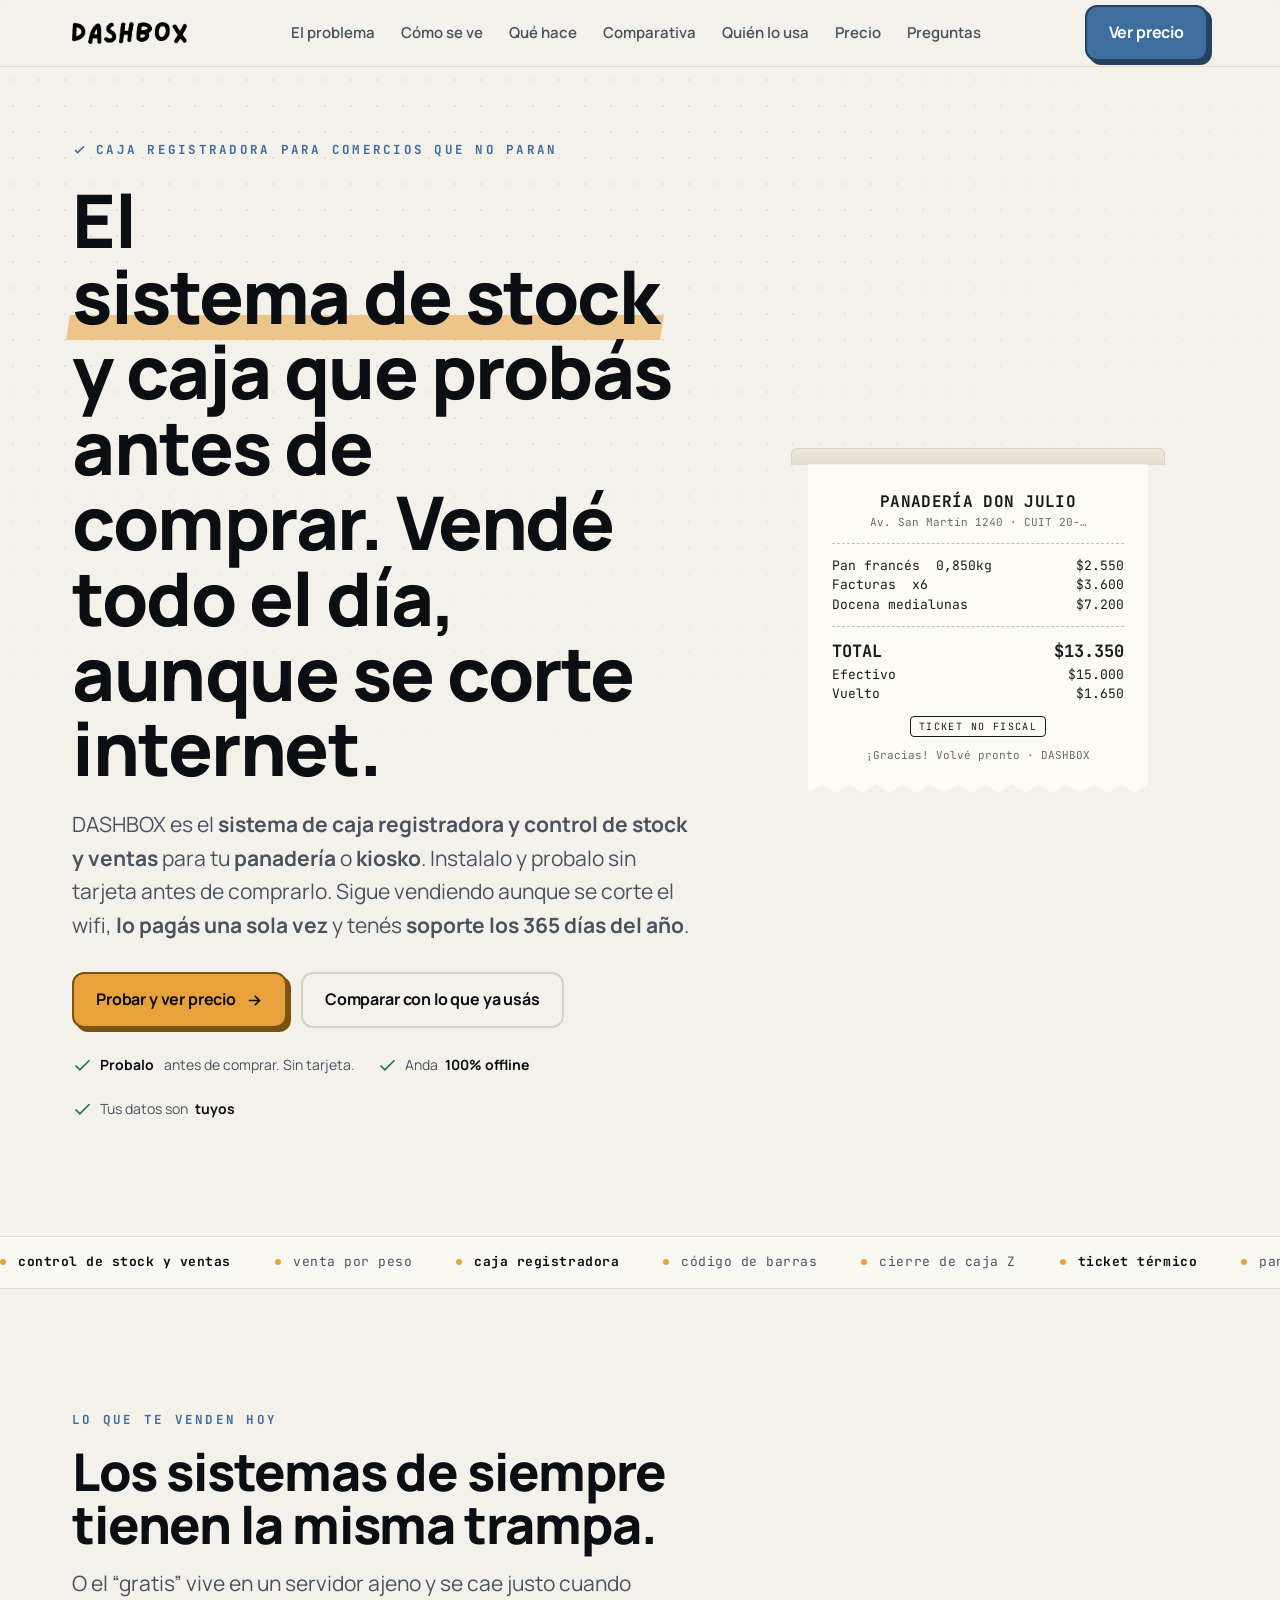
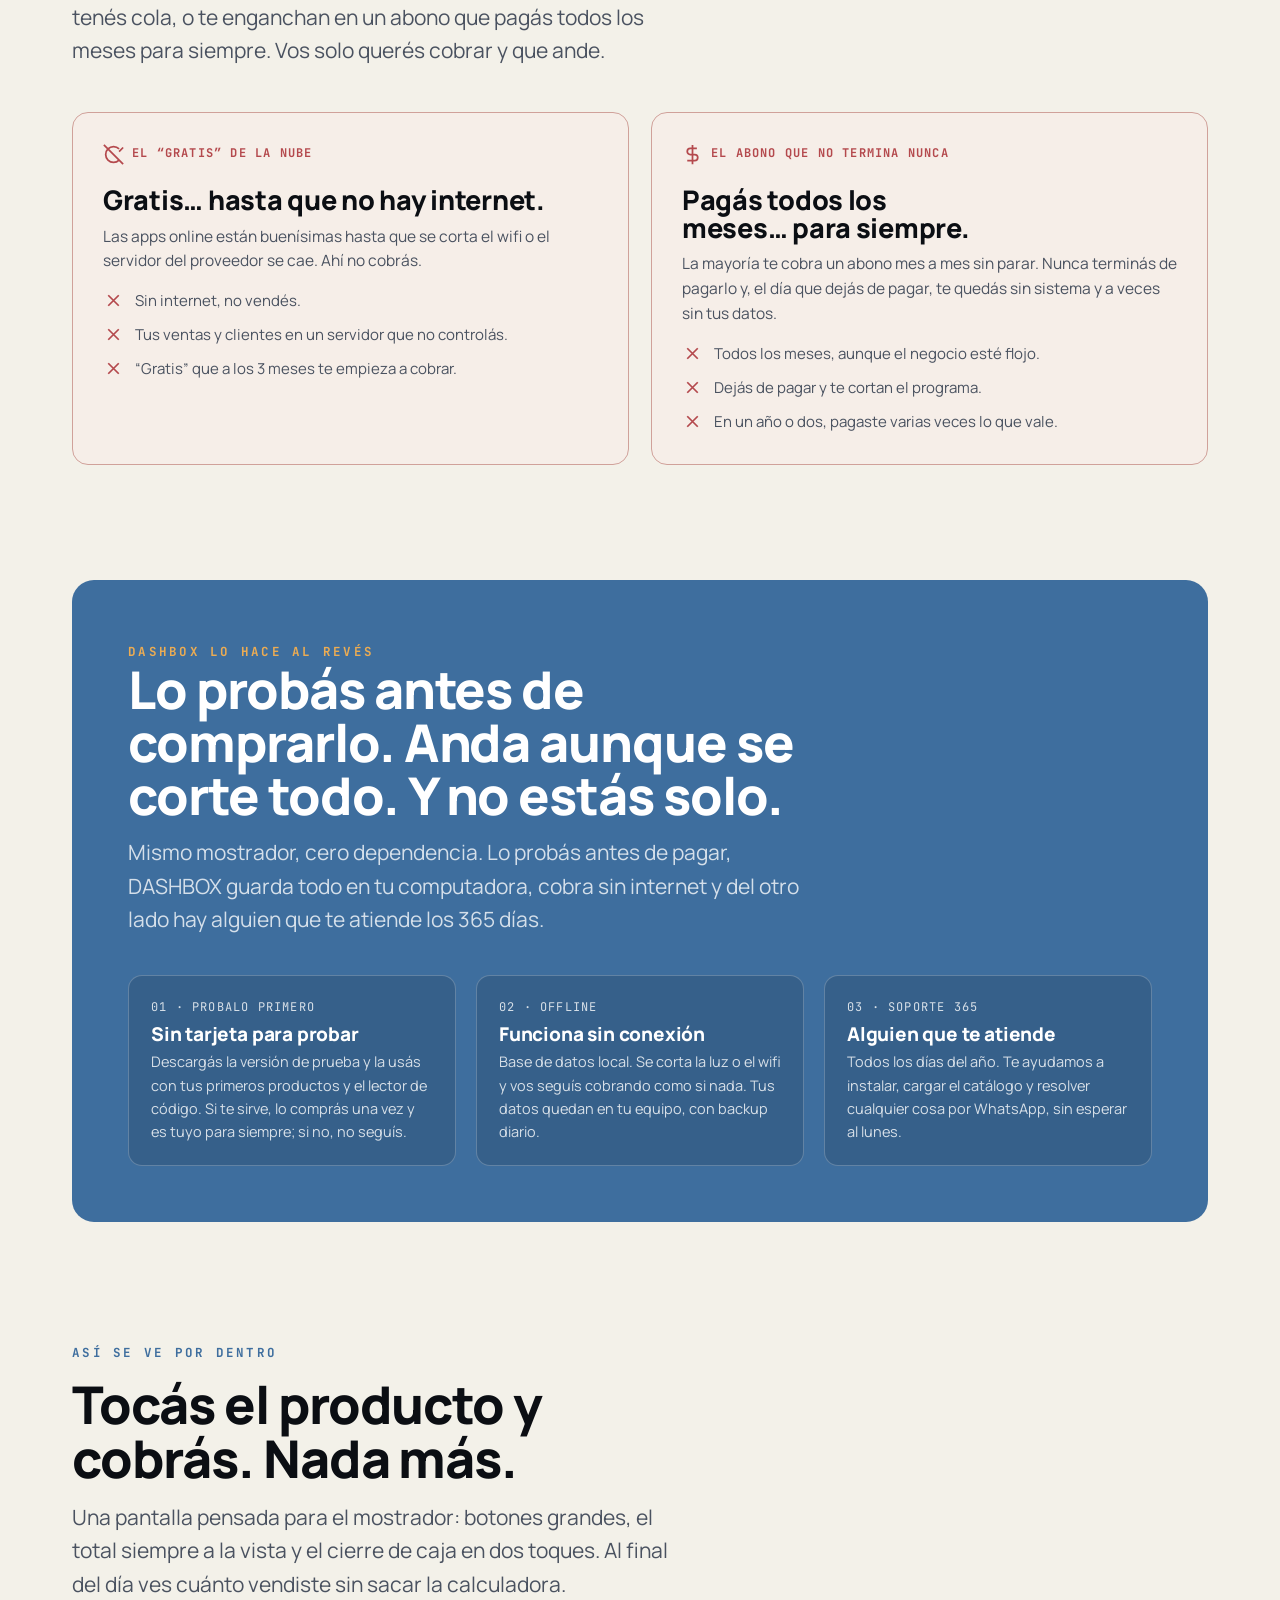
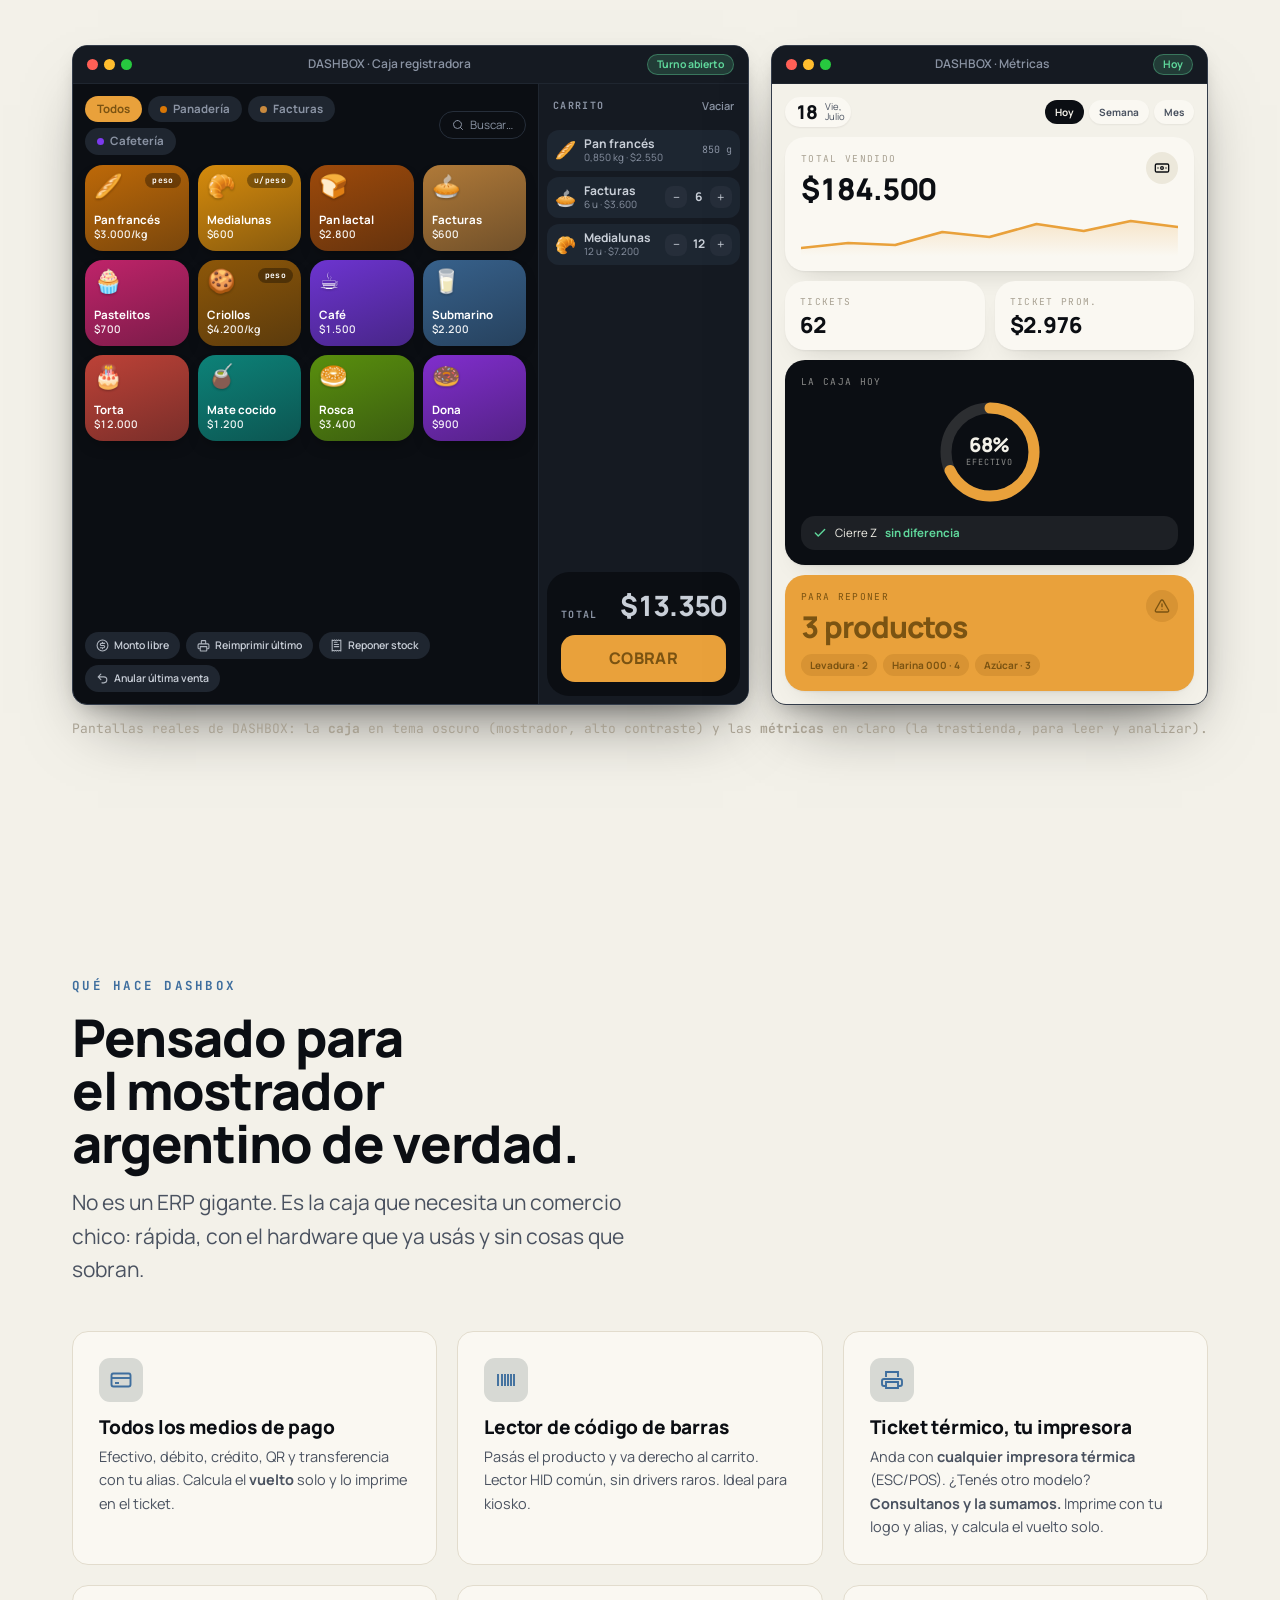
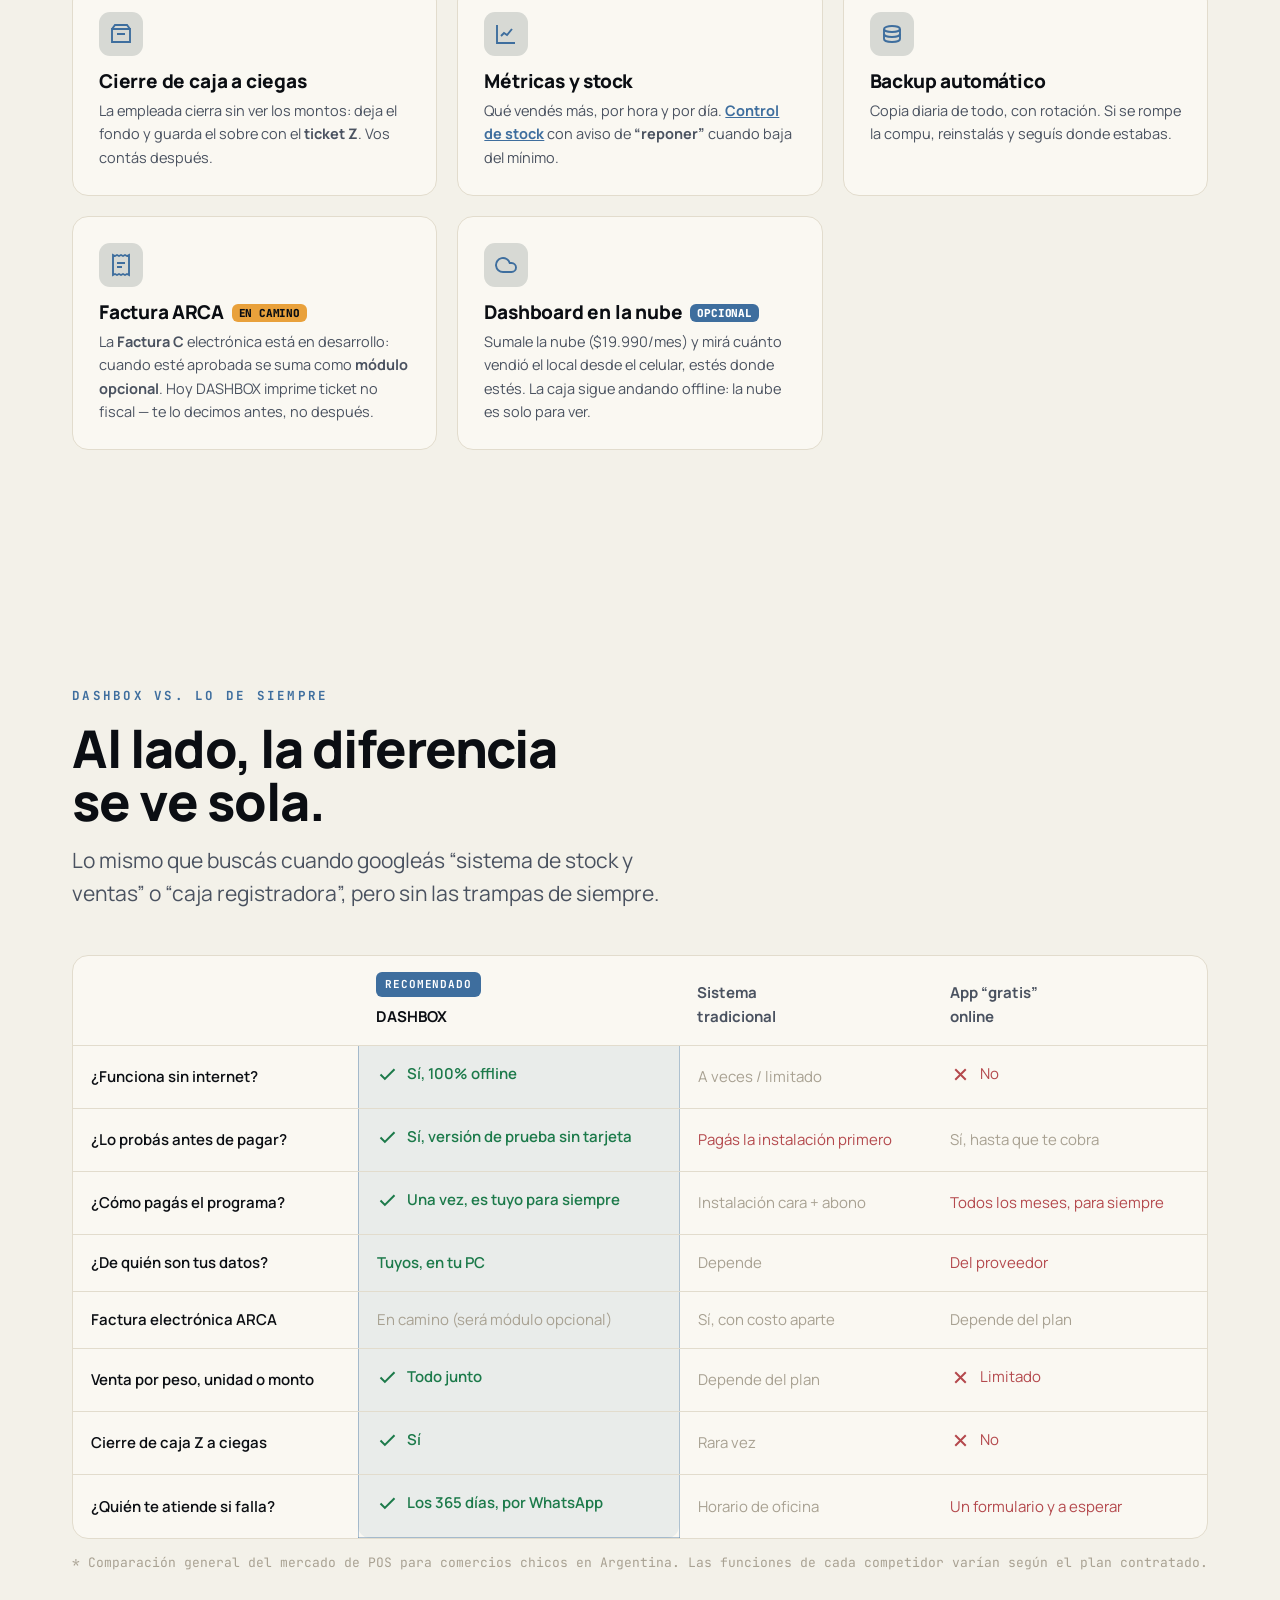
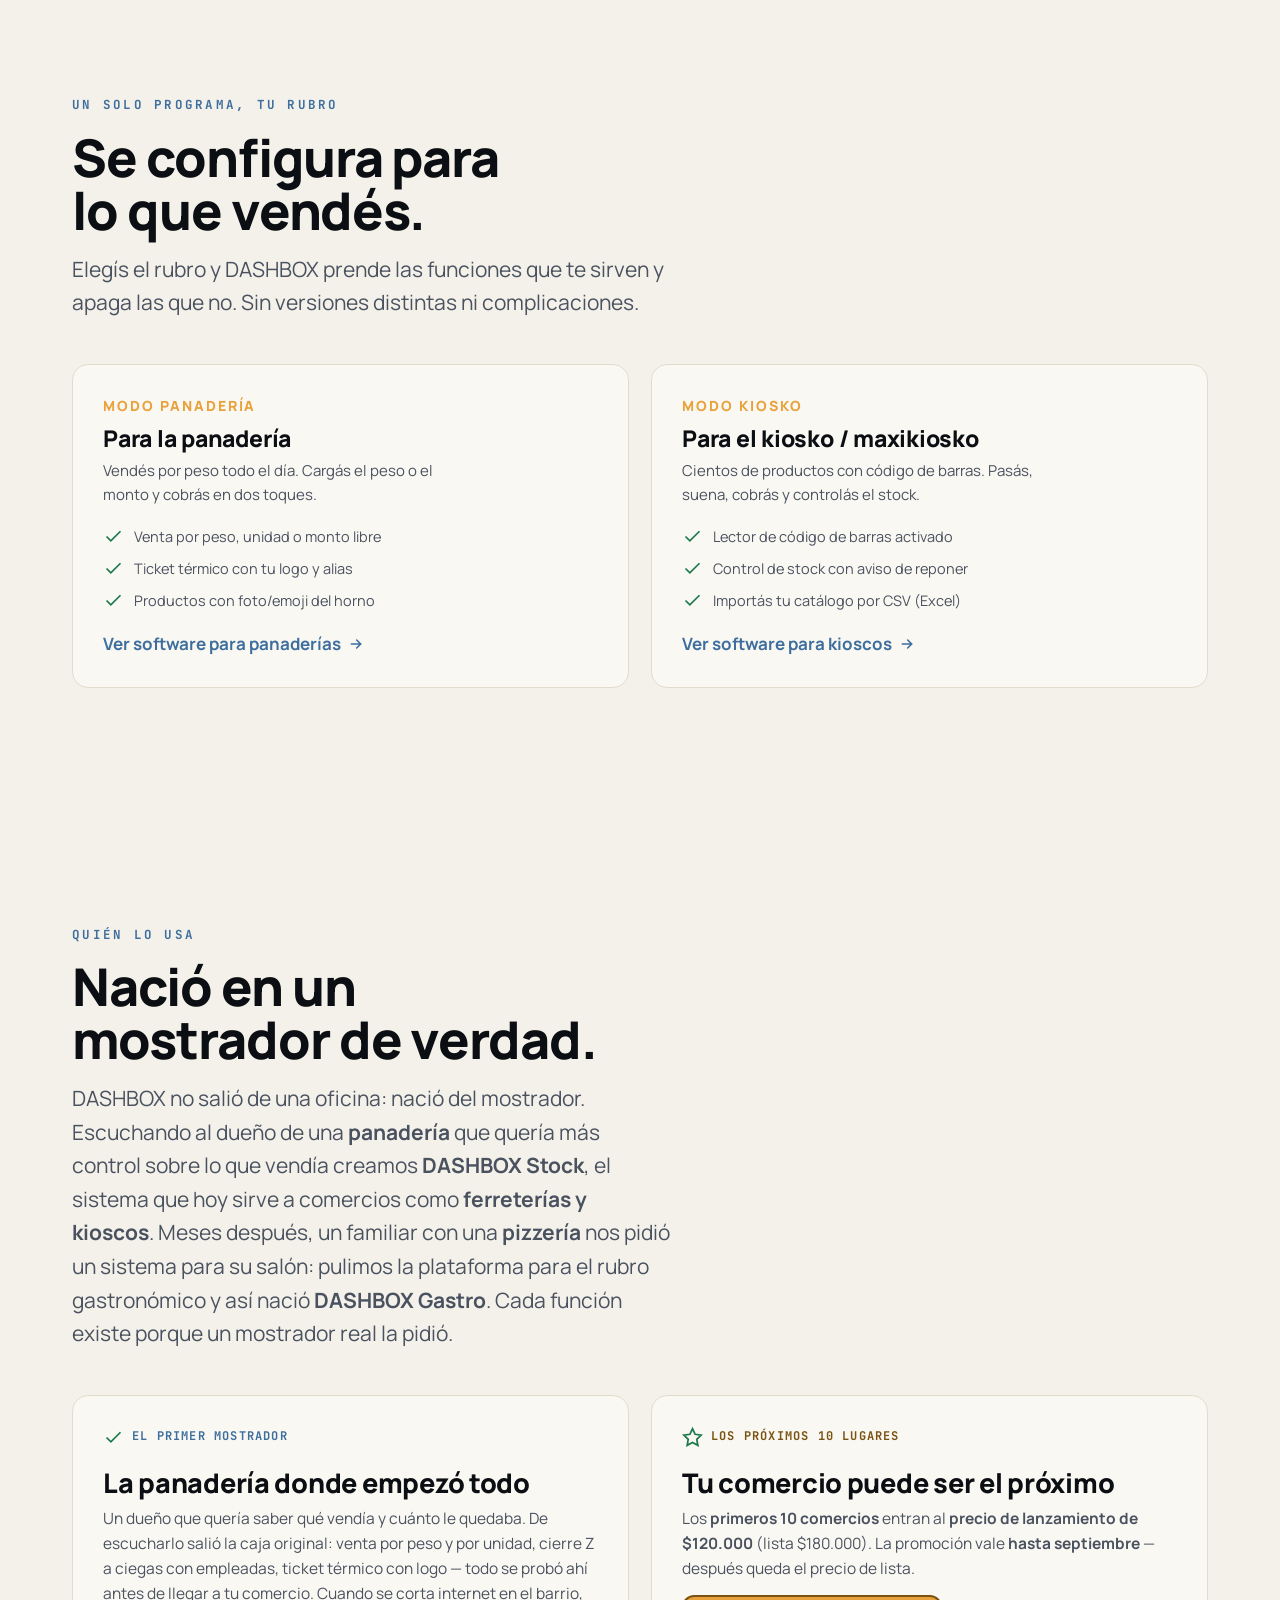
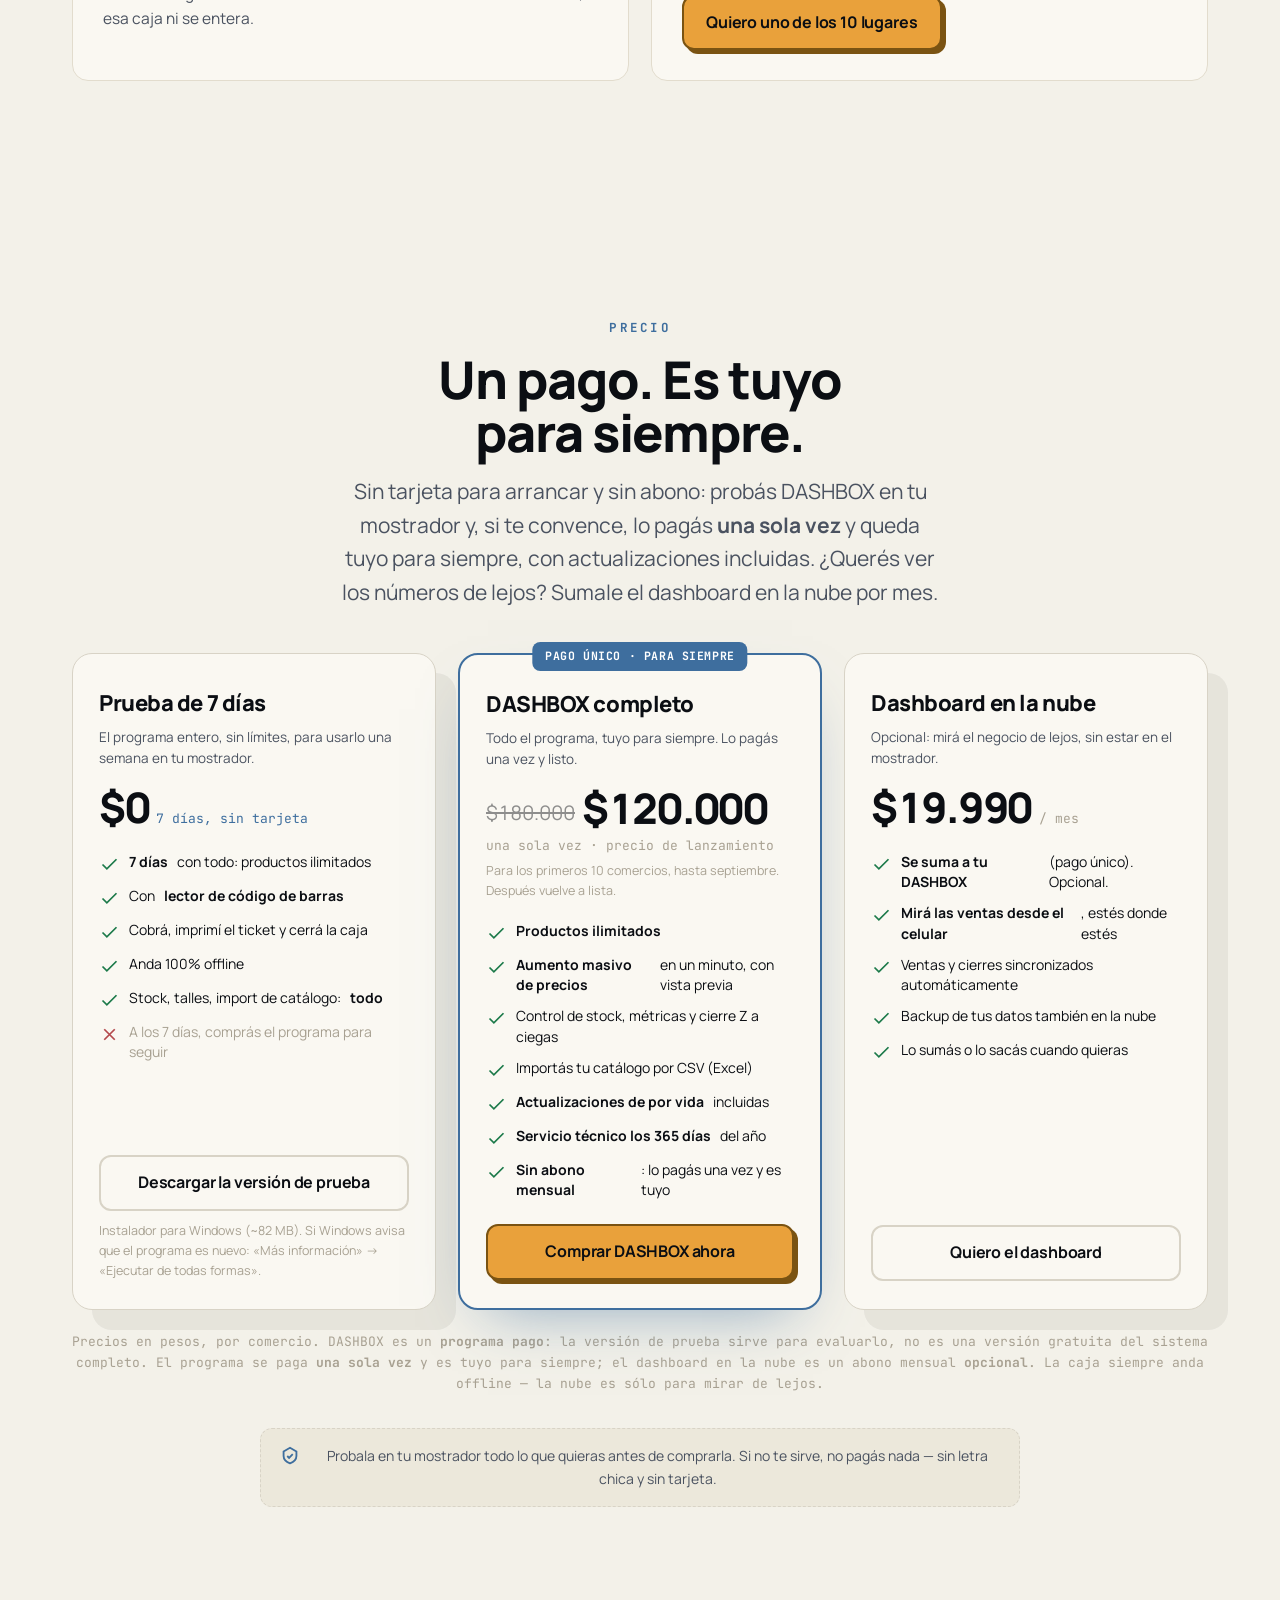
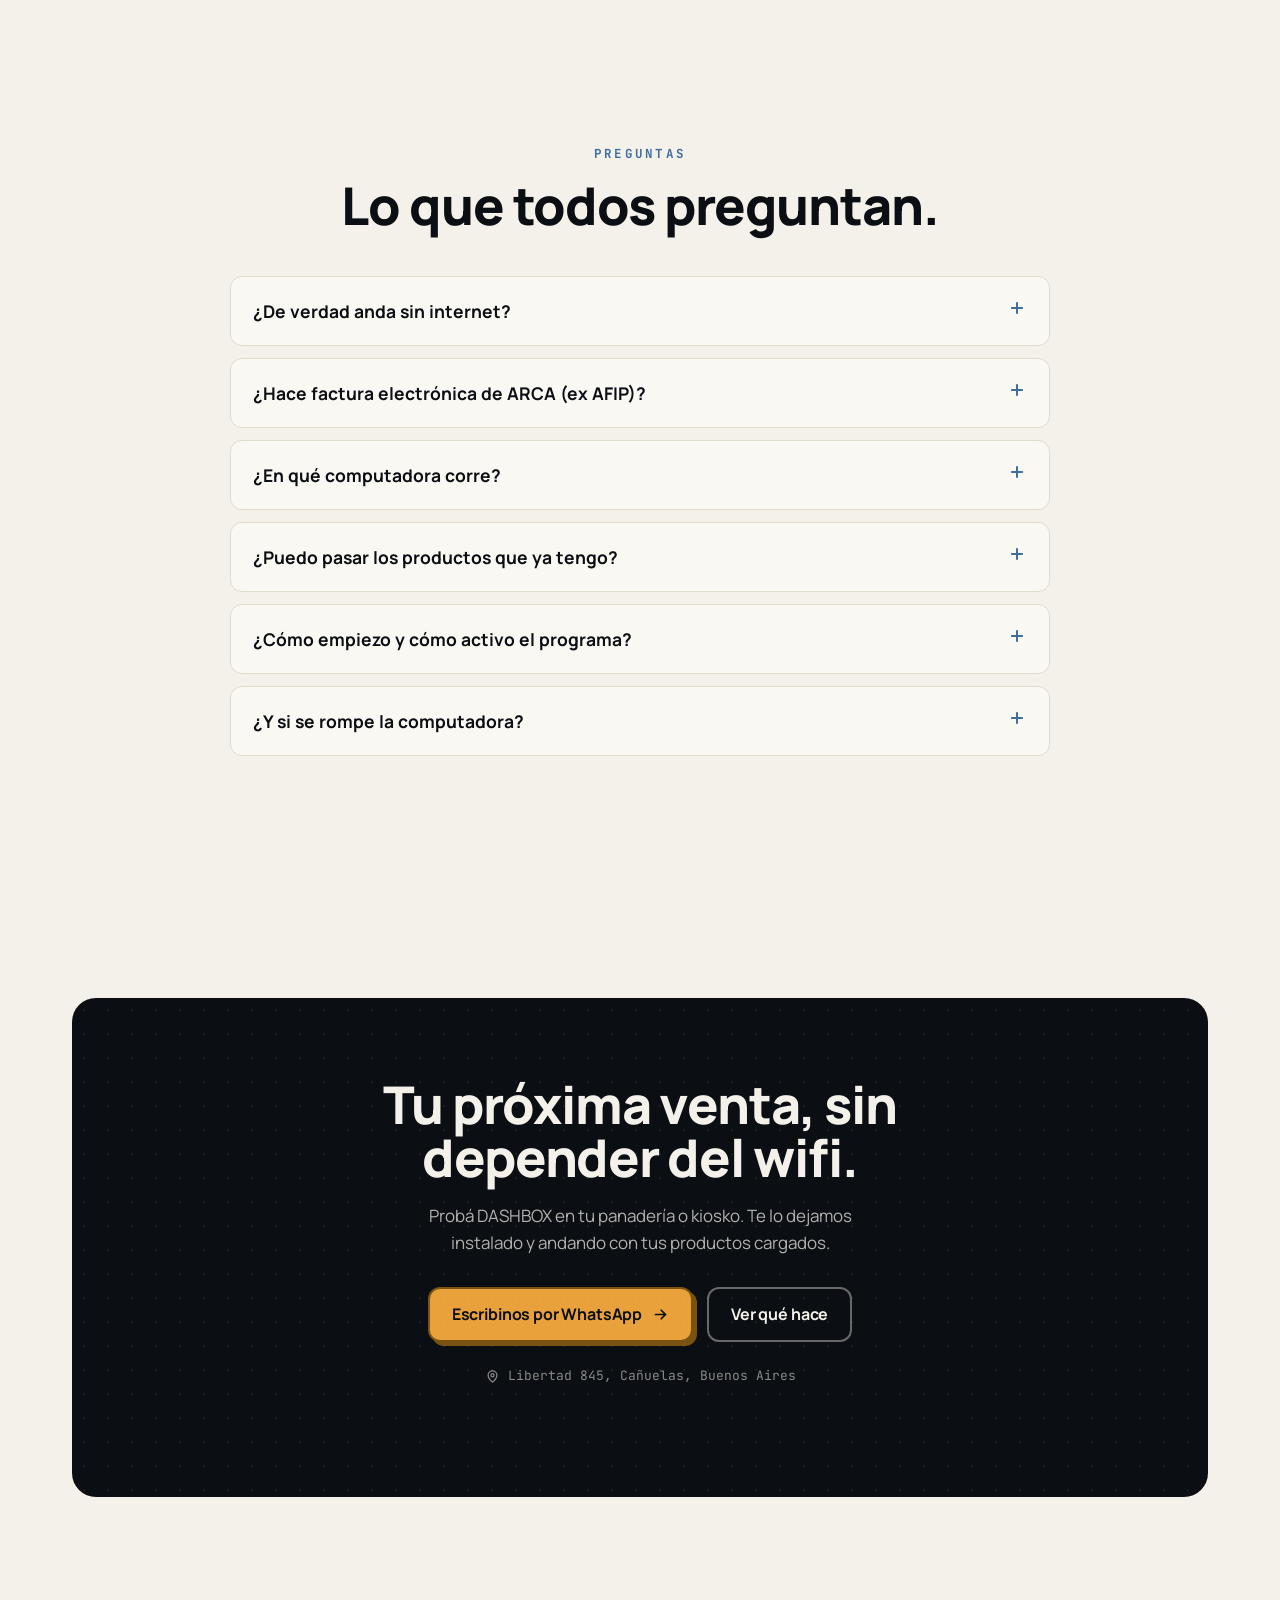
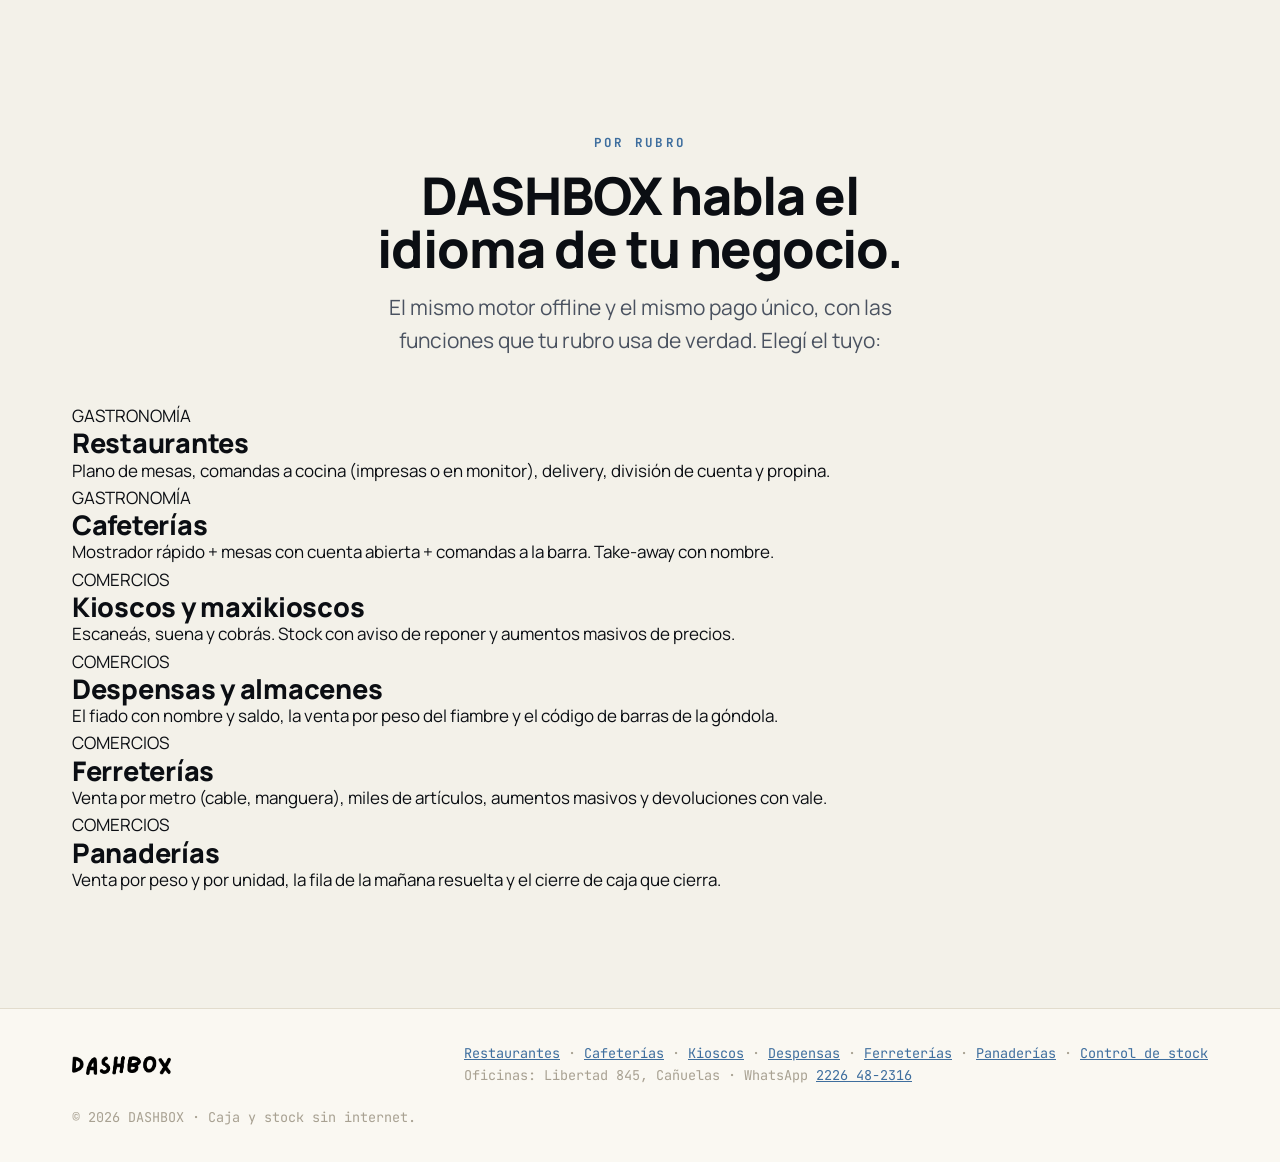
==== commit f06966fa: "SEO: la keyword "sistema de stock" entra al H1 del inicio Antes: "Probala antes de comprarla. Vendé " ====
--- a/index.html
+++ b/index.html
@@ -215,7 +215,7 @@
   <div class="wrap grid">
     <div>
       <span class="eyebrow"><svg width="15" height="15" viewBox="0 0 24 24" fill="none" stroke="currentColor" stroke-width="2.4"><path d="M5 13l4 4L19 7"/></svg>Caja registradora para comercios que no paran</span>
-      <h1>Probala <span class="hl">antes de comprarla</span>. Vendé todo el día, aunque se corte internet.</h1>
+      <h1>El <span class="hl">sistema de stock</span> y caja que probás antes de comprar. Vendé todo el día, aunque se corte internet.</h1>
       <p class="lead">DASHBOX es el <b>sistema de caja registradora y control de stock y ventas</b> para tu <b>panadería</b> o <b>kiosko</b>. Instalalo y probalo sin tarjeta antes de comprarlo. Sigue vendiendo aunque se corte el wifi, <b>lo pagás una sola vez</b> y tenés <b>soporte los 365 días del año</b>.</p>
       <div class="cta-row">
         <a class="btn amber" href="#precio">Probar y ver precio
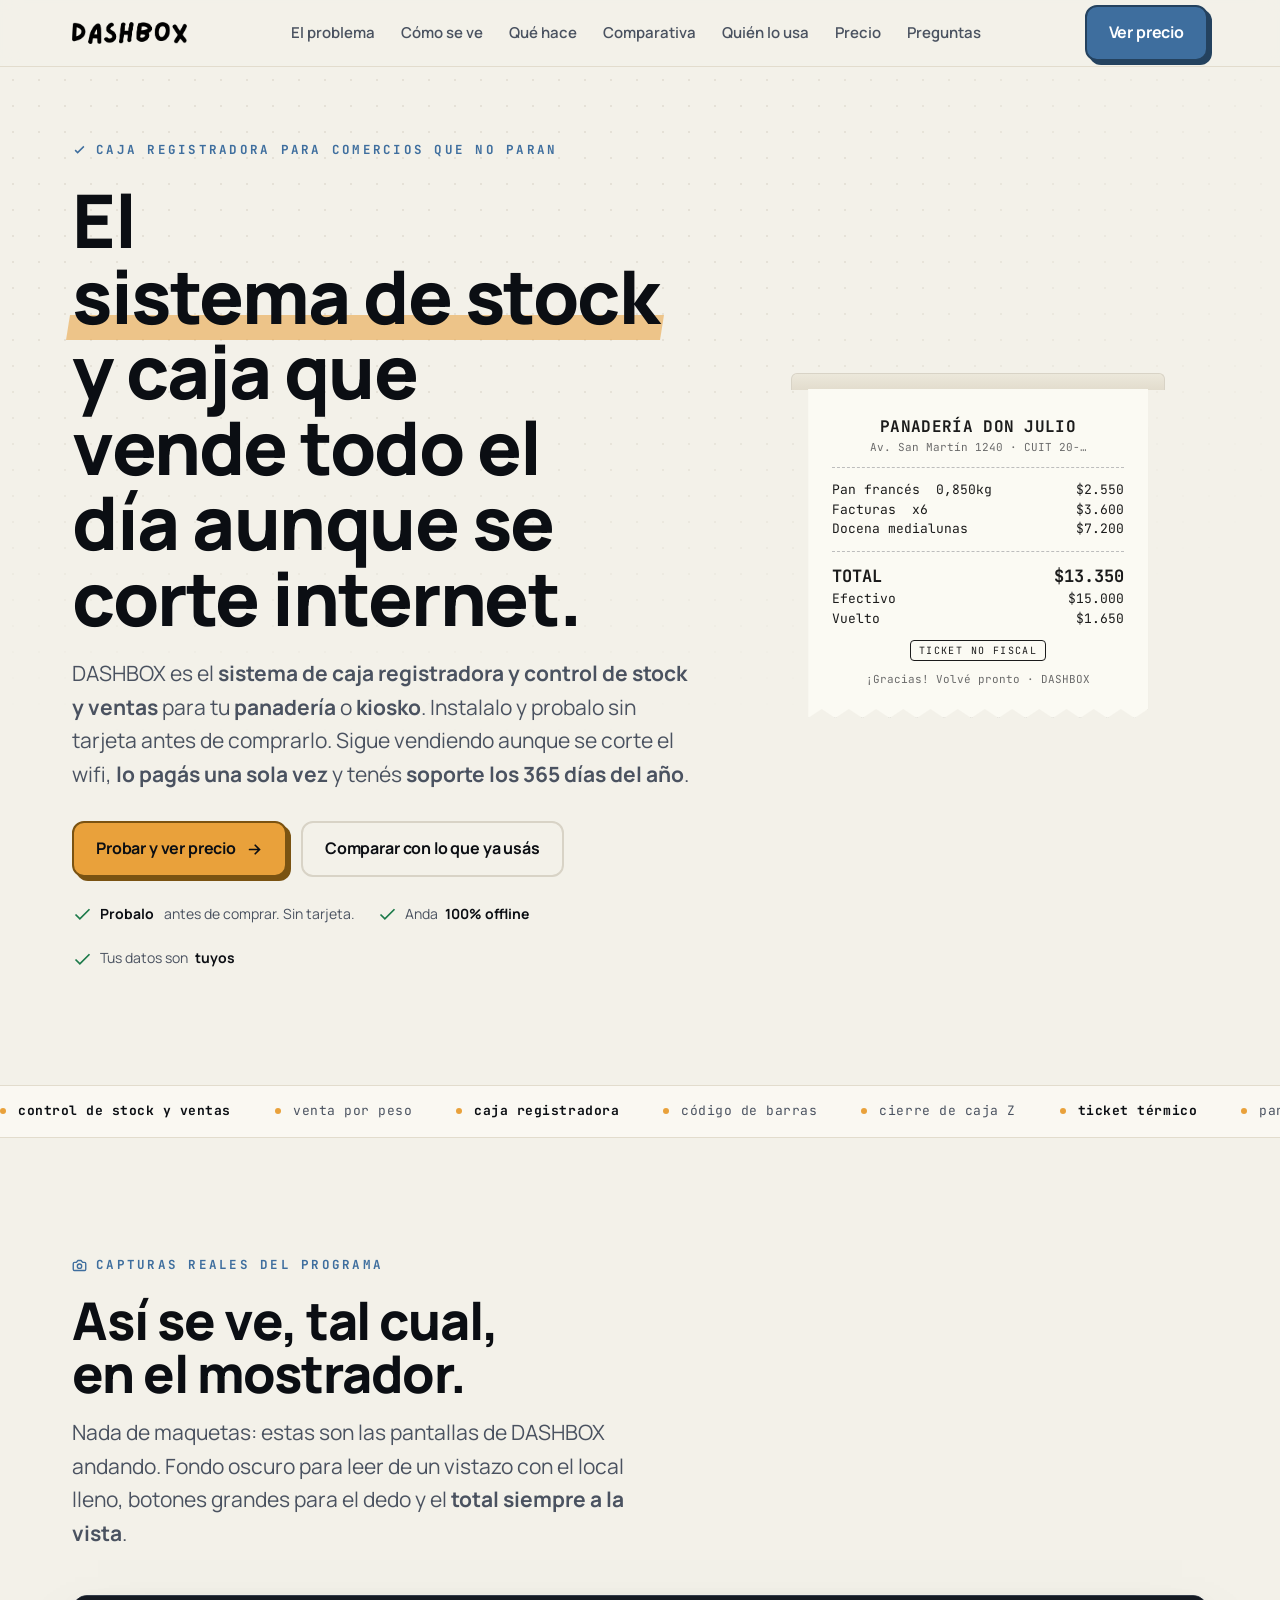
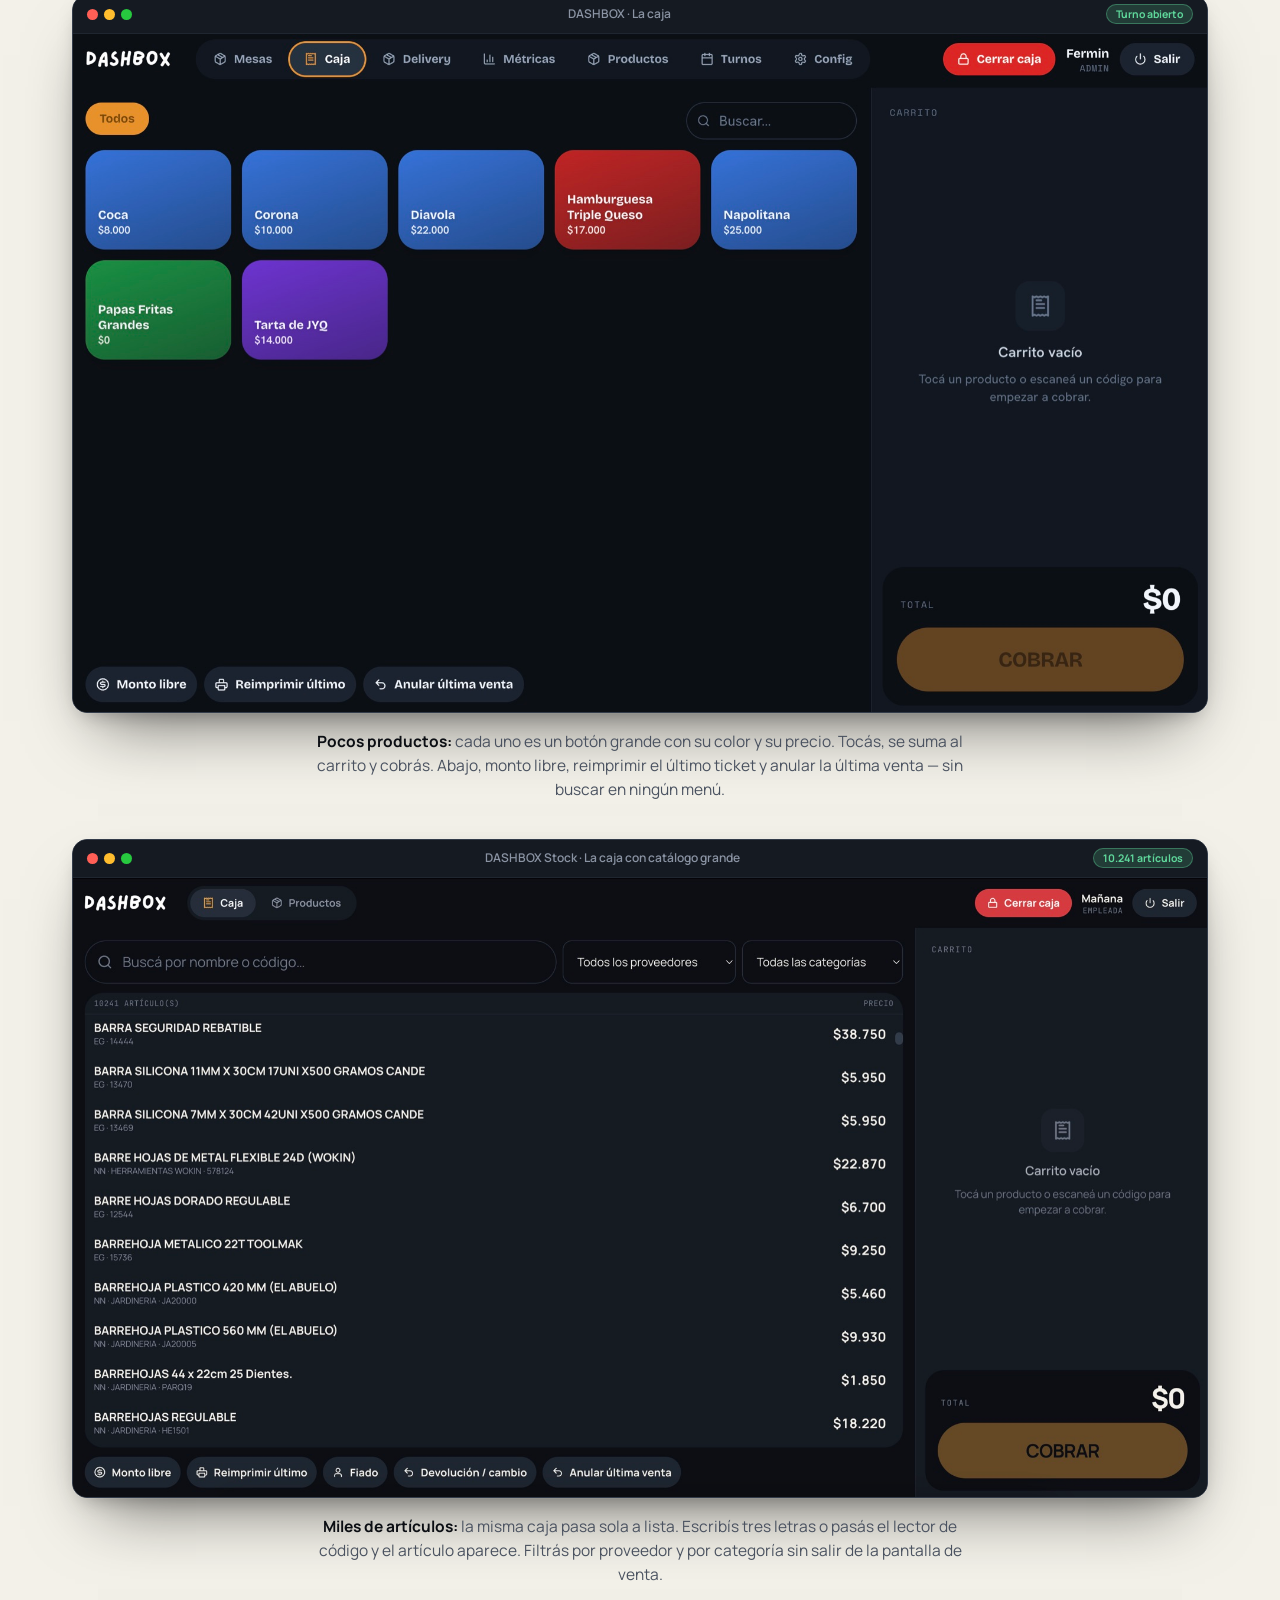
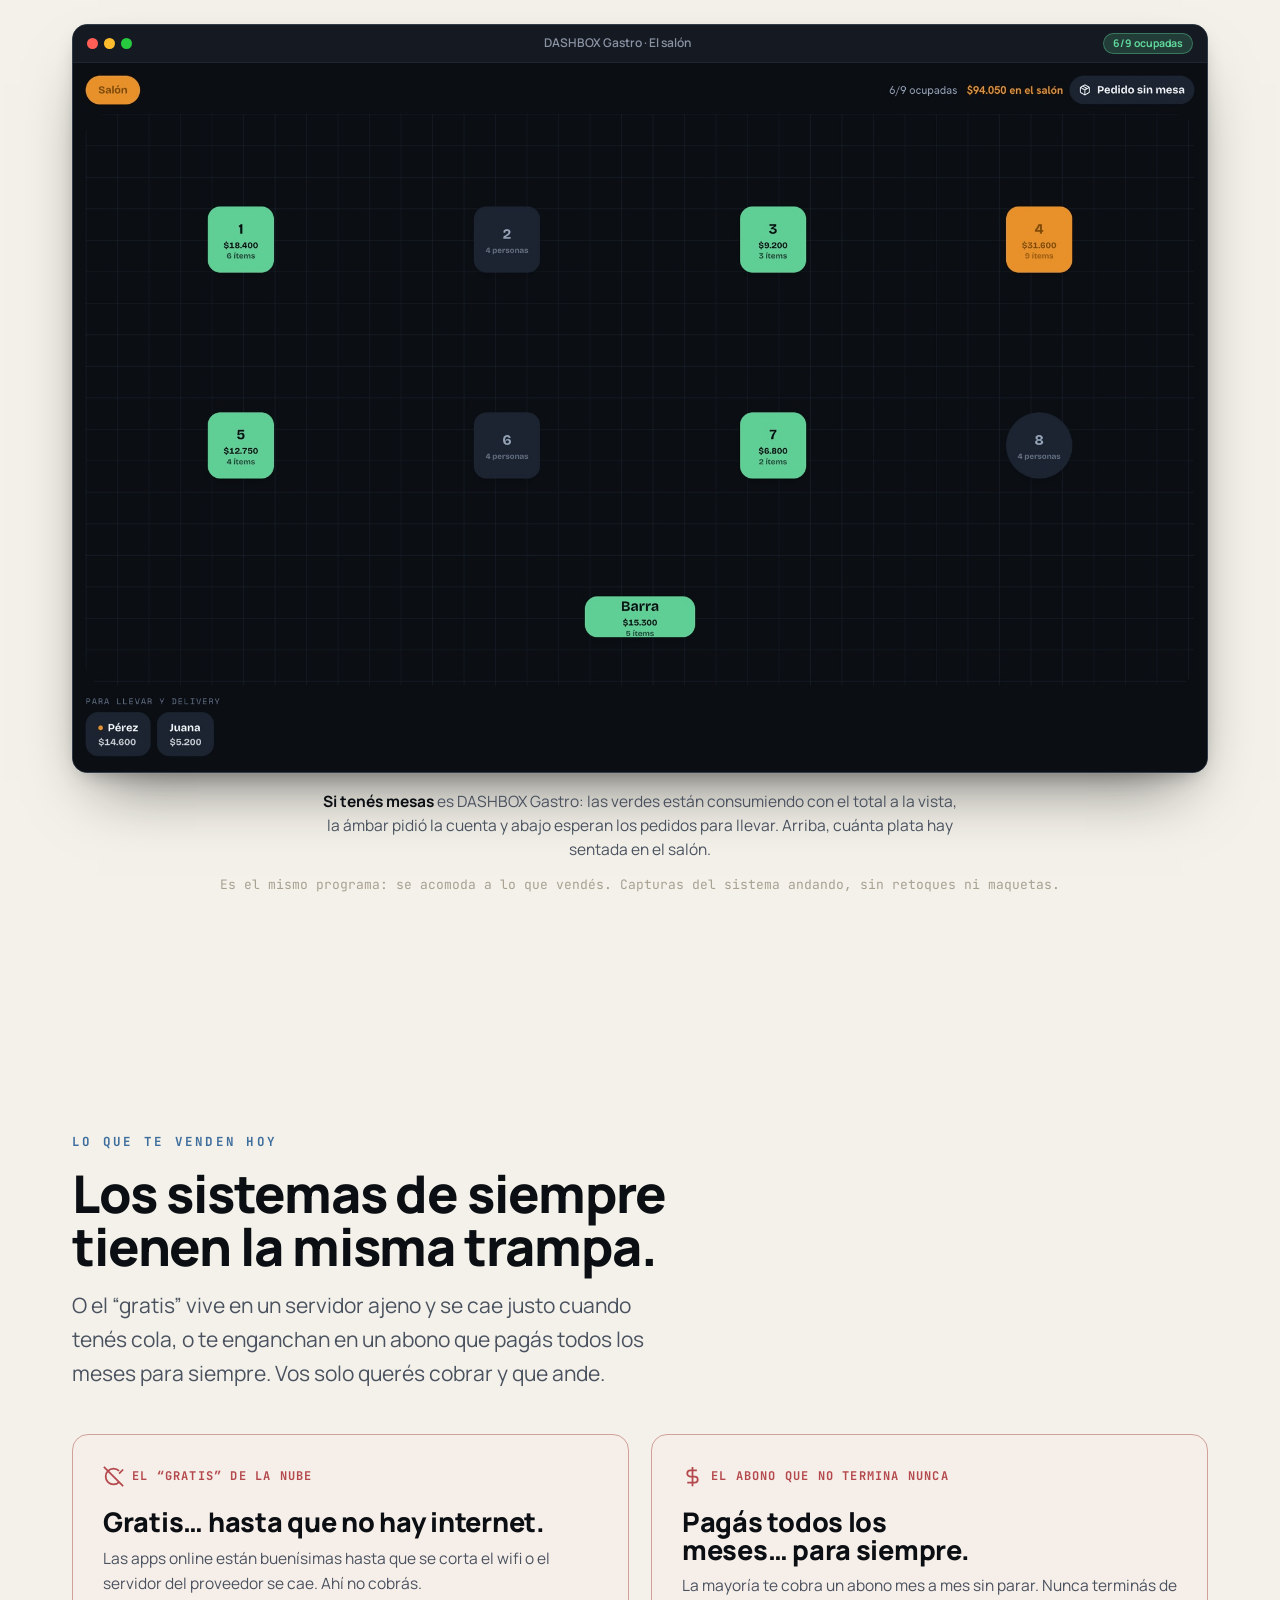
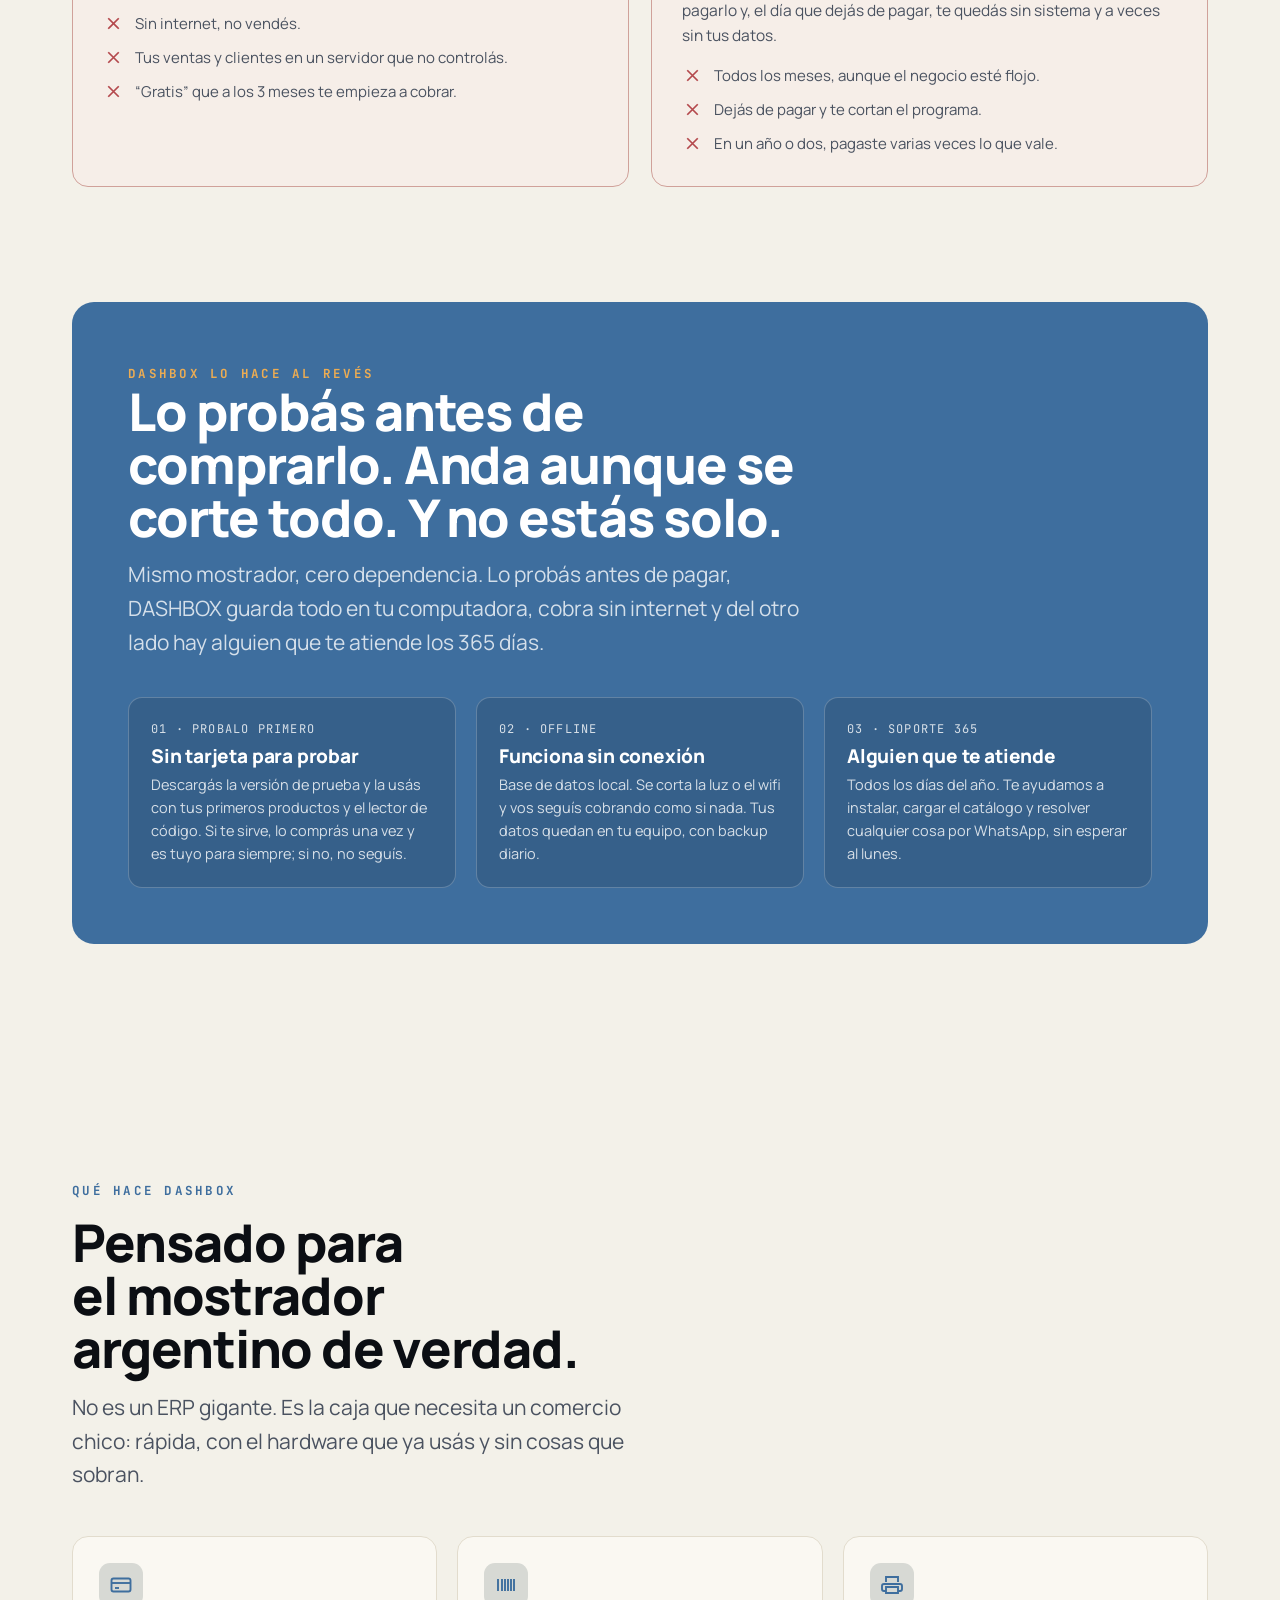
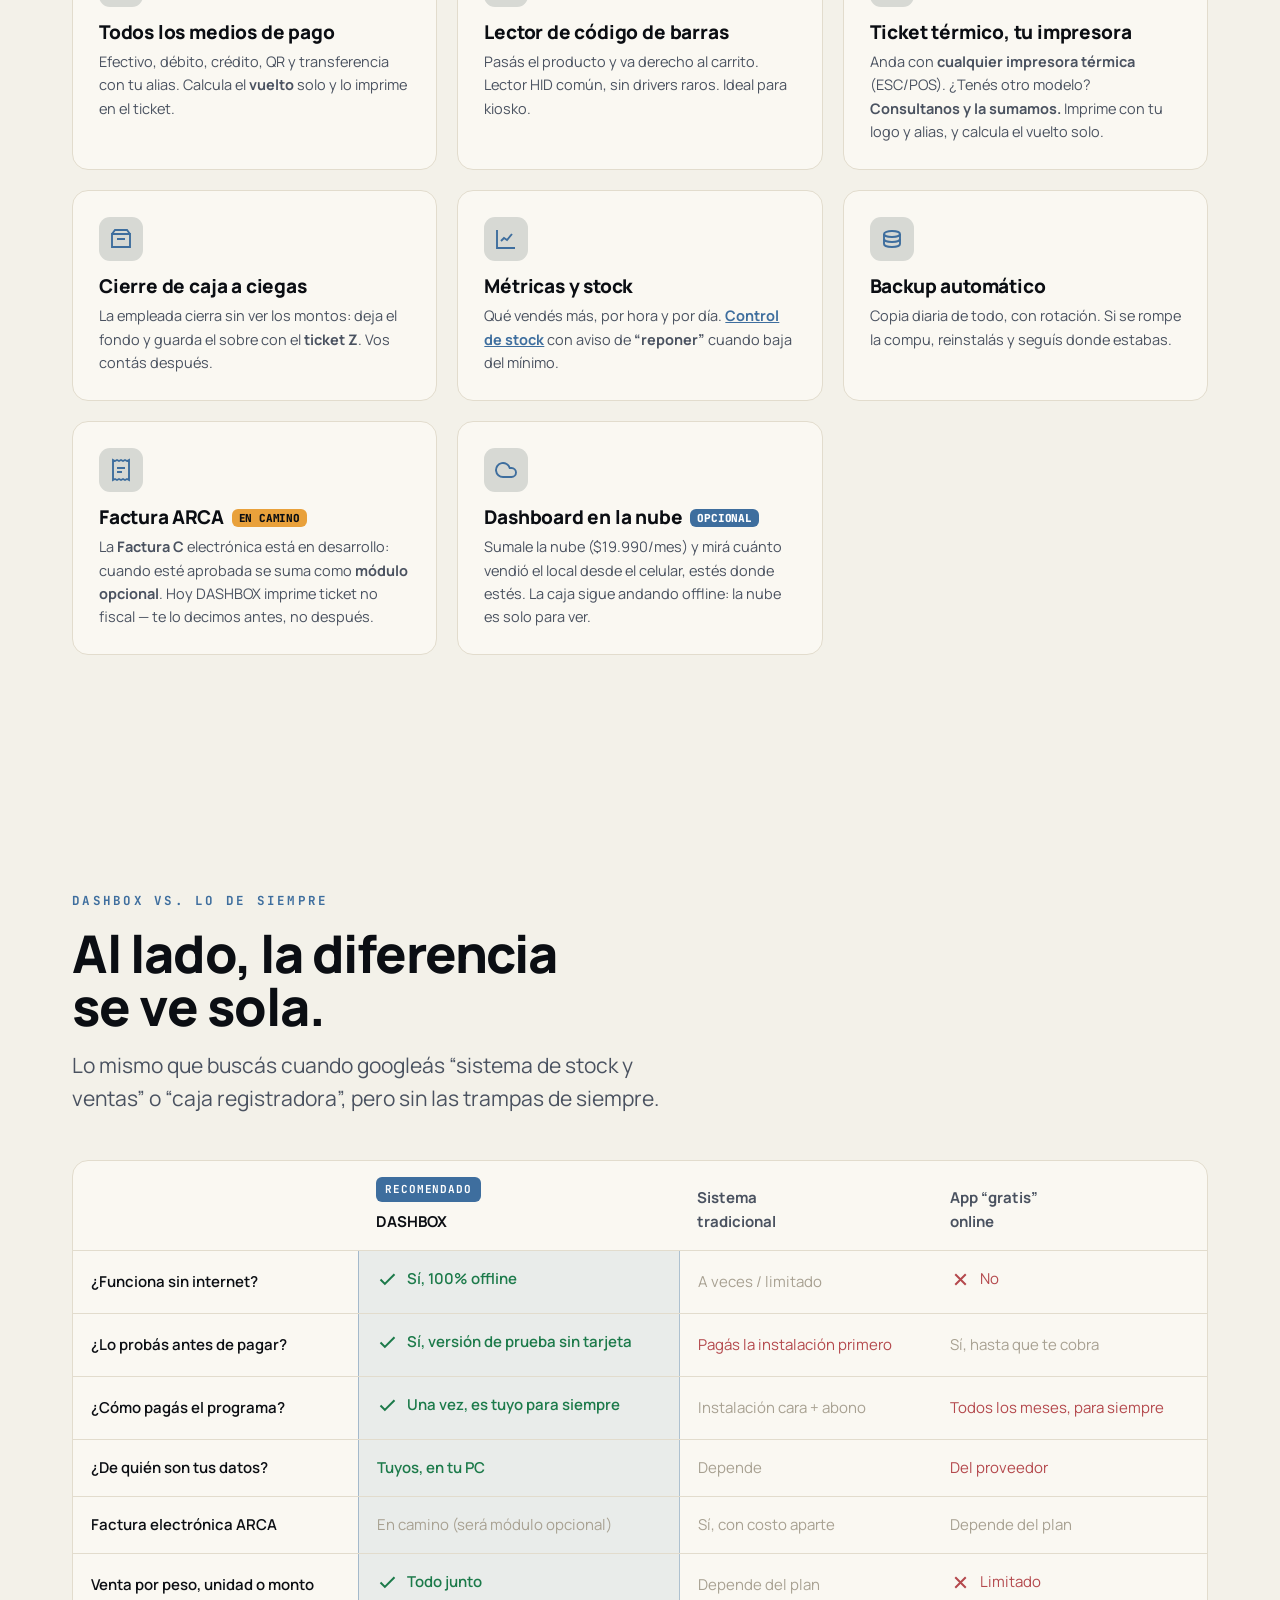
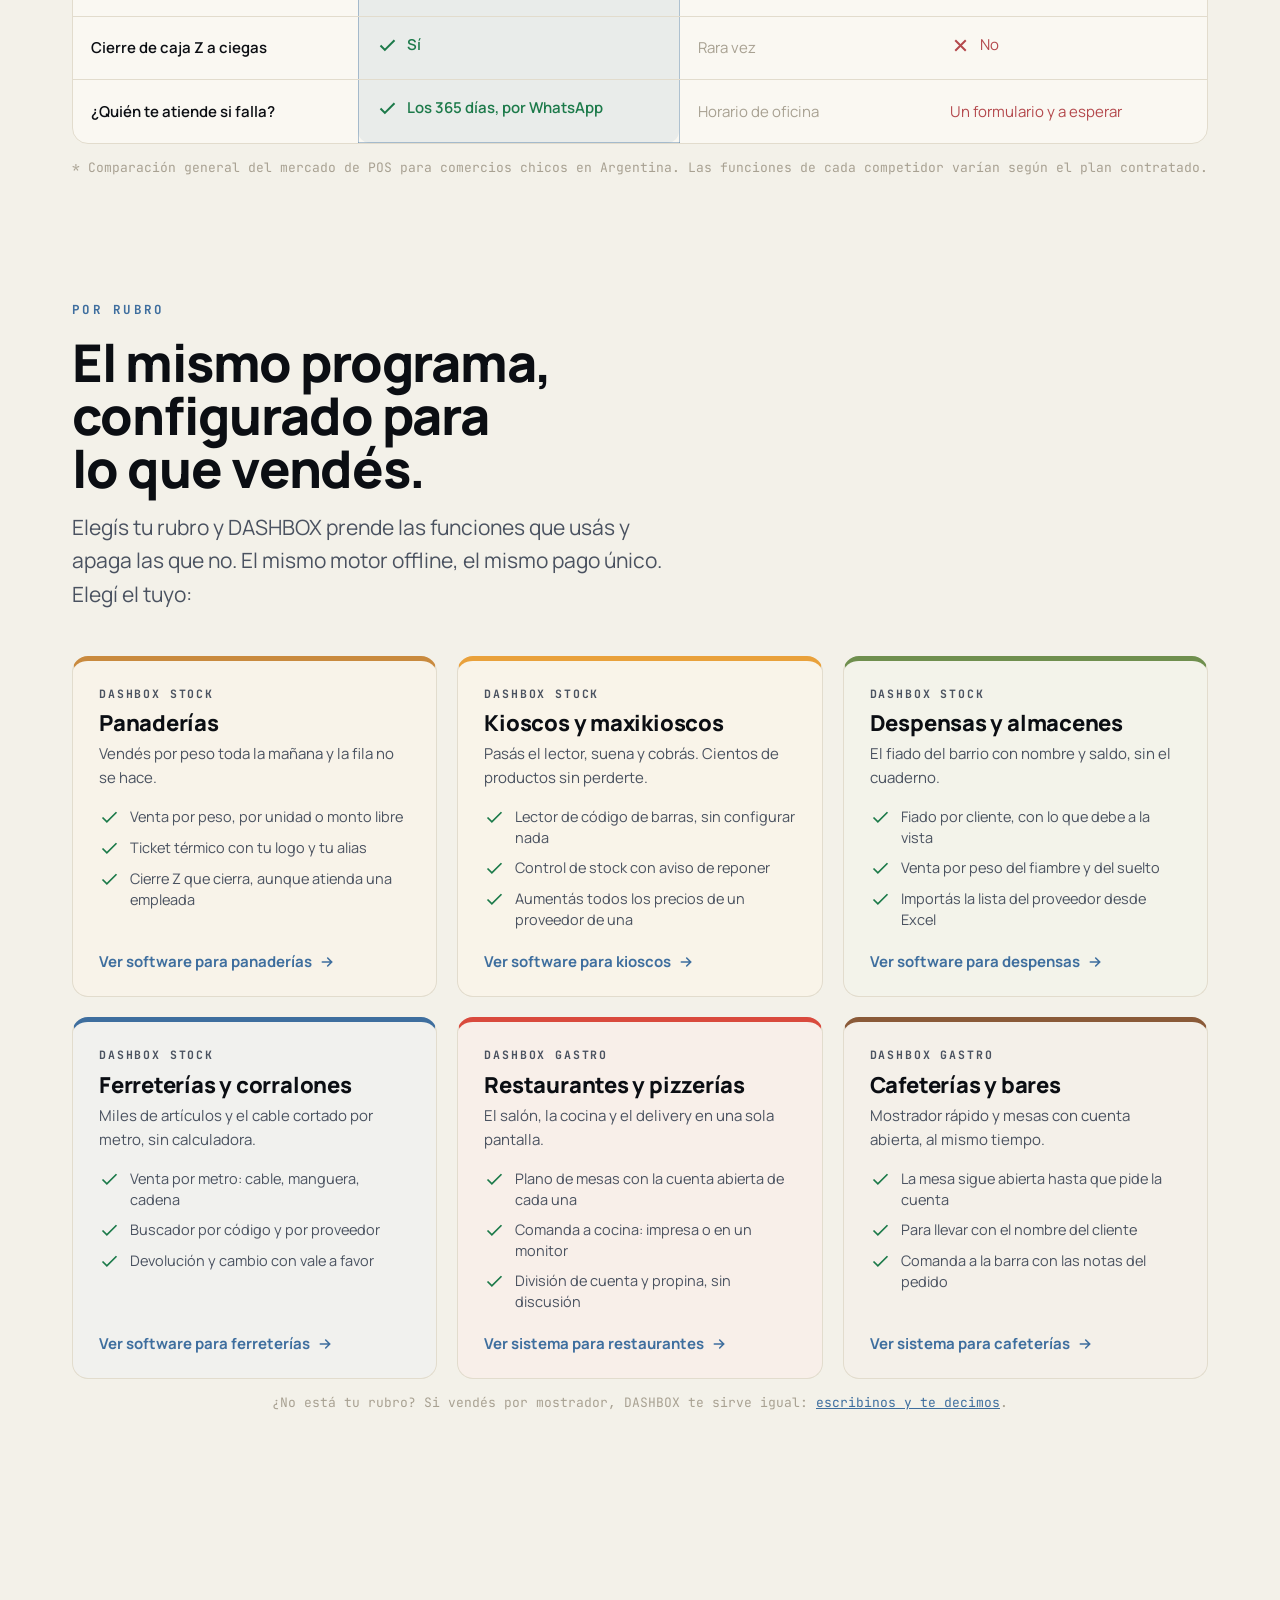
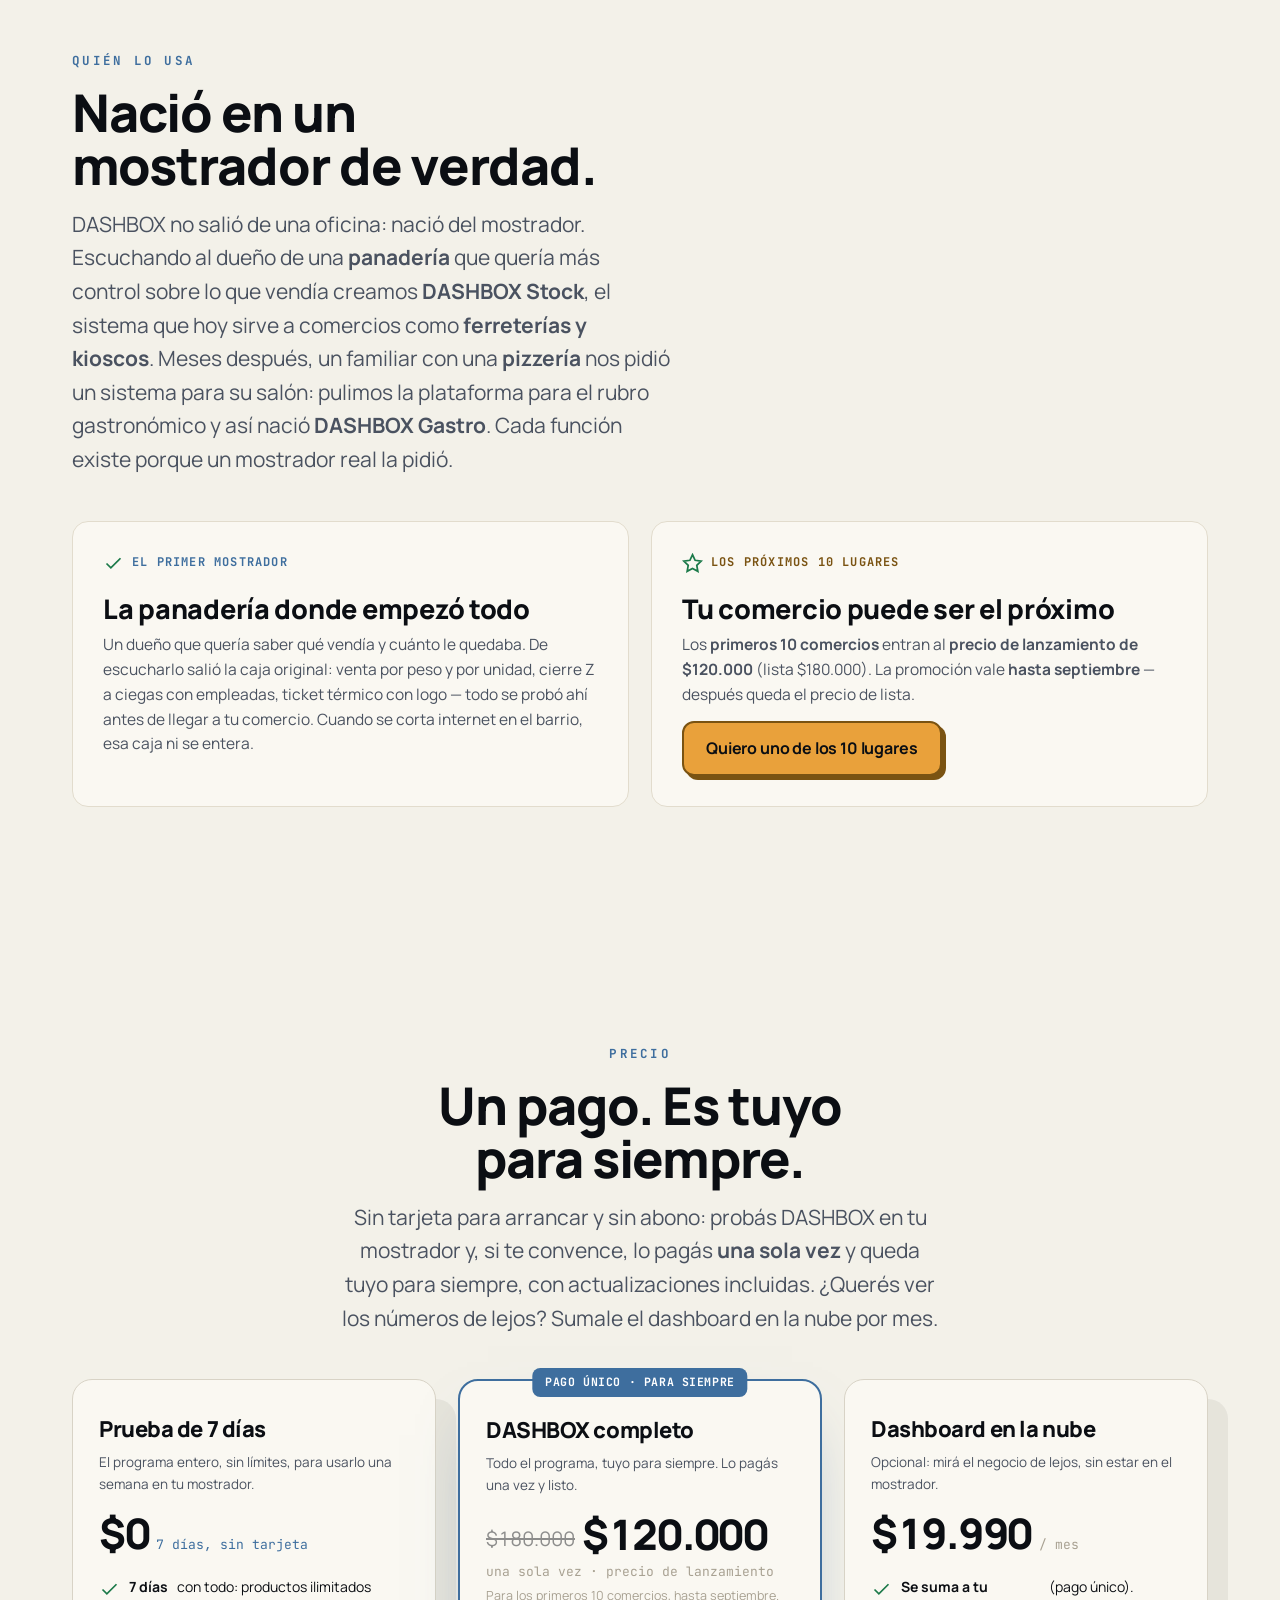
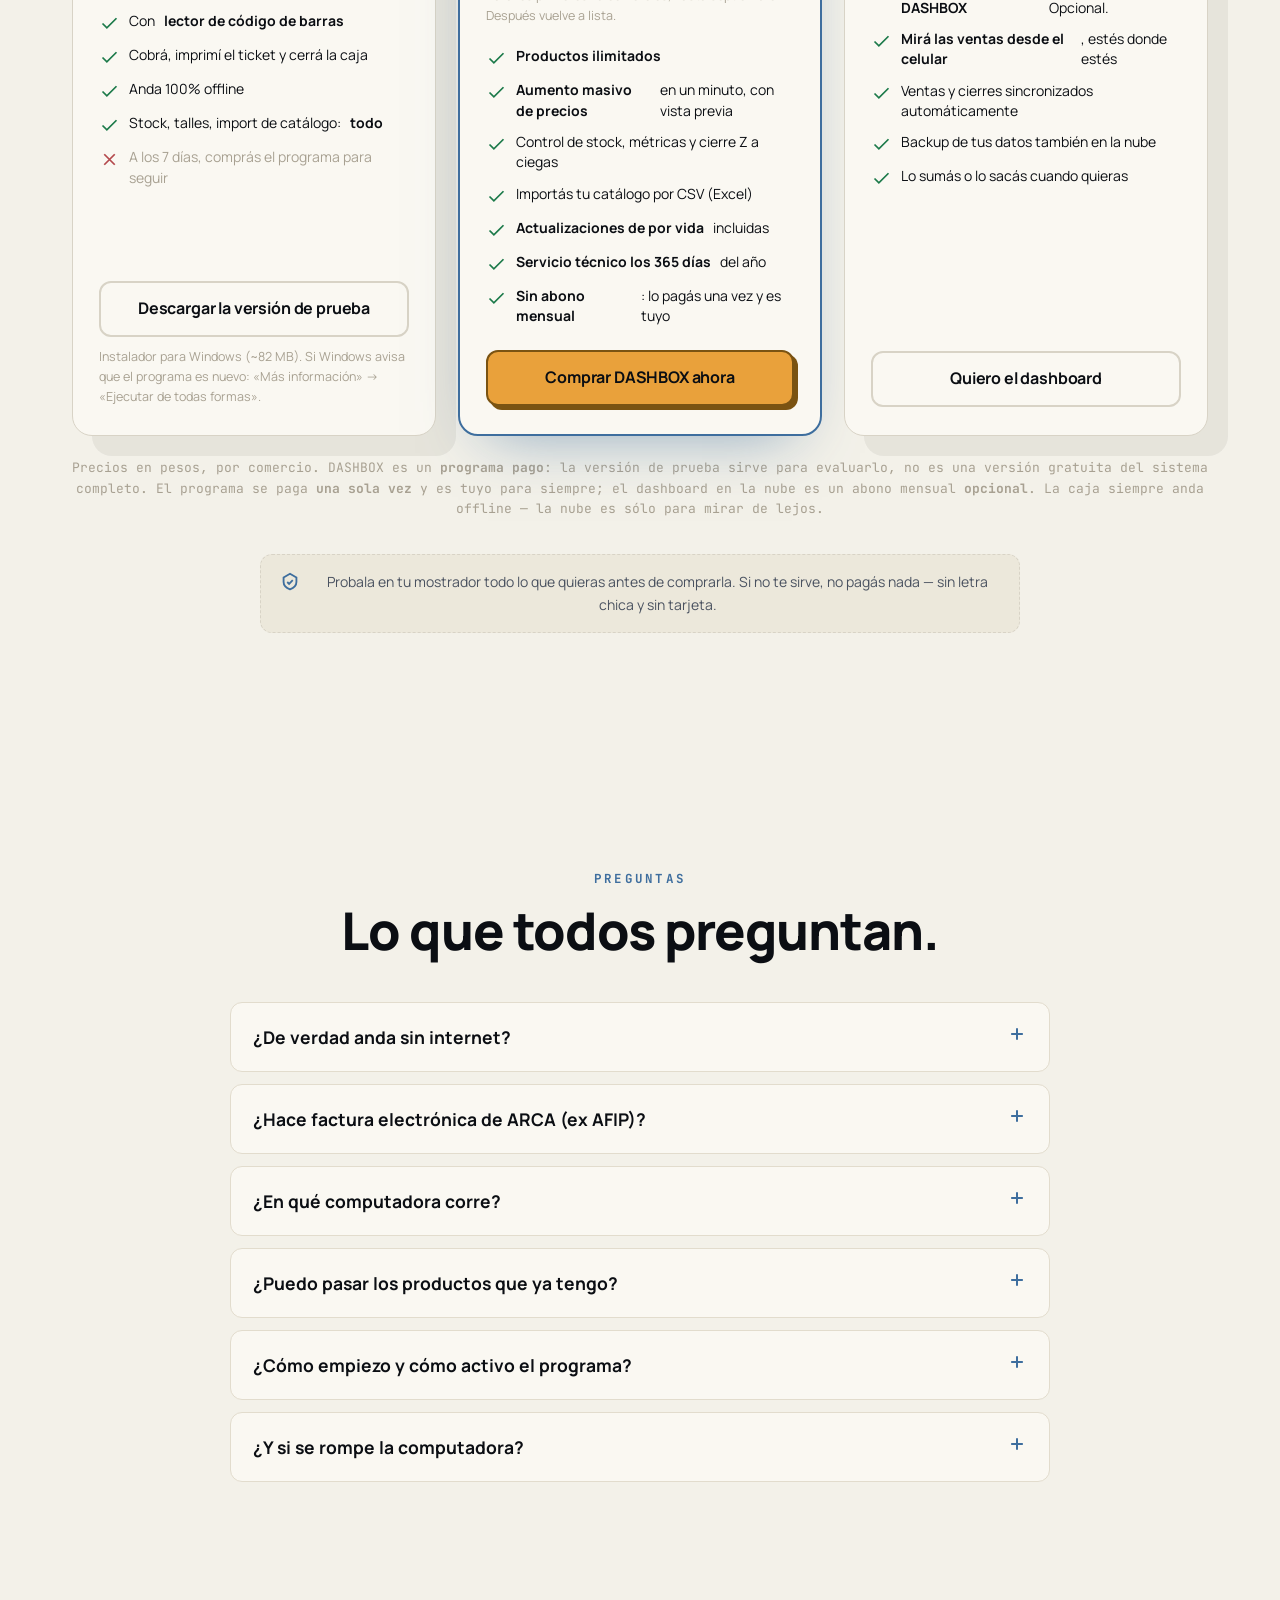
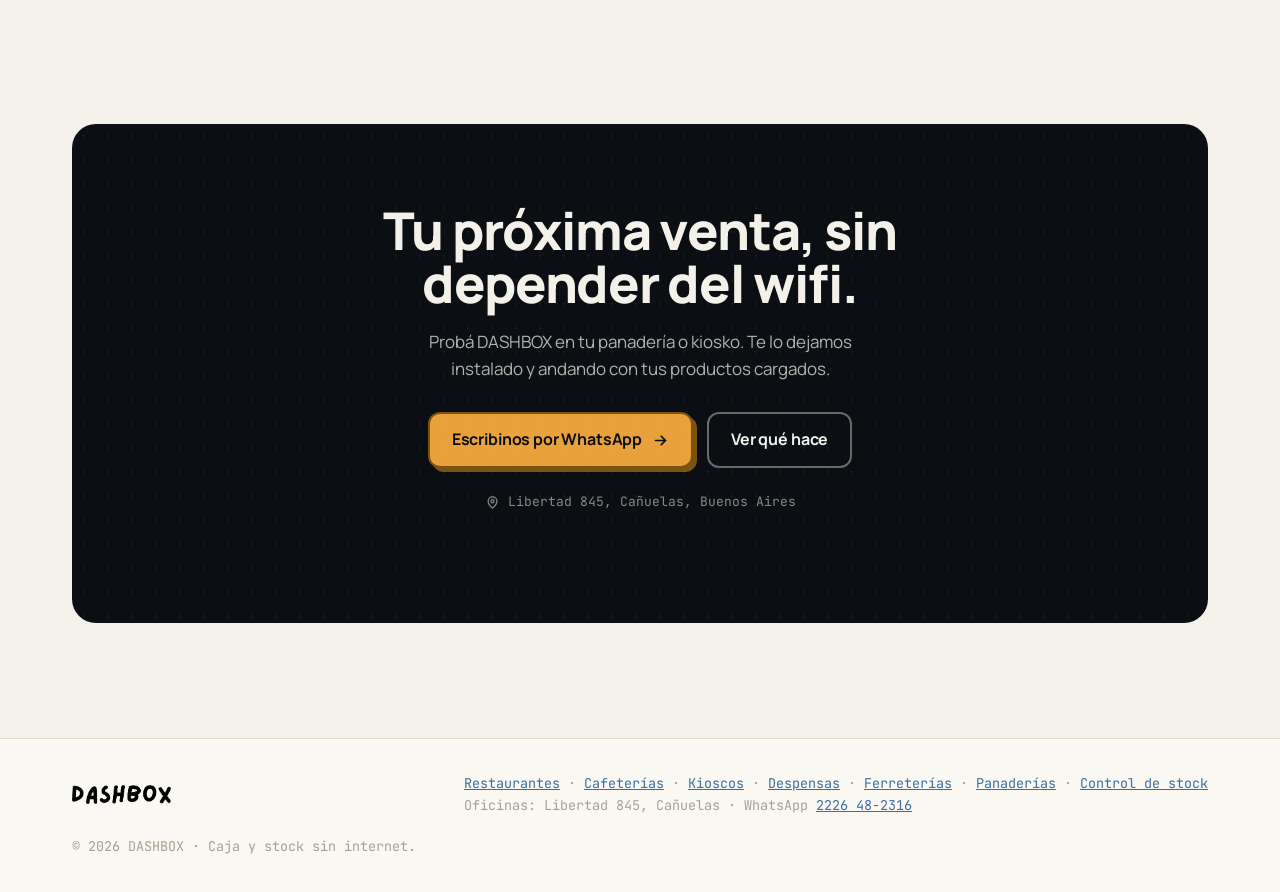
==== commit 838570b3: "Home: capturas reales del programa y los 6 rubros Las capturas suben al segundo lugar, justo después" ====
--- a/index.html
+++ b/index.html
@@ -215,7 +215,7 @@
   <div class="wrap grid">
     <div>
       <span class="eyebrow"><svg width="15" height="15" viewBox="0 0 24 24" fill="none" stroke="currentColor" stroke-width="2.4"><path d="M5 13l4 4L19 7"/></svg>Caja registradora para comercios que no paran</span>
-      <h1>El <span class="hl">sistema de stock</span> y caja que probás antes de comprar. Vendé todo el día, aunque se corte internet.</h1>
+      <h1>El <span class="hl">sistema de stock</span> y caja que vende todo el día aunque se corte internet.</h1>
       <p class="lead">DASHBOX es el <b>sistema de caja registradora y control de stock y ventas</b> para tu <b>panadería</b> o <b>kiosko</b>. Instalalo y probalo sin tarjeta antes de comprarlo. Sigue vendiendo aunque se corte el wifi, <b>lo pagás una sola vez</b> y tenés <b>soporte los 365 días del año</b>.</p>
       <div class="cta-row">
         <a class="btn amber" href="#precio">Probar y ver precio
@@ -274,6 +274,62 @@
     <span>backup automático</span>
   </div>
 </div>
+<!-- ============ CAPTURAS REALES DEL PROGRAMA ============ -->
+<section id="captura">
+  <div class="wrap">
+    <div class="shead reveal">
+      <span class="eyebrow"><svg width="15" height="15" viewBox="0 0 24 24" fill="none" stroke="currentColor" stroke-width="2.2" stroke-linecap="round" stroke-linejoin="round"><path d="M14.5 4h-5L7 7H4a2 2 0 0 0-2 2v9a2 2 0 0 0 2 2h16a2 2 0 0 0 2-2V9a2 2 0 0 0-2-2h-3l-2.5-3Z"/><circle cx="12" cy="13" r="3.5"/></svg>Capturas reales del programa</span>
+      <h2>Así se ve, tal cual, en el mostrador.</h2>
+      <p class="lead">Nada de maquetas: estas son las pantallas de DASHBOX andando. Fondo oscuro para leer de un vistazo con el local lleno, botones grandes para el dedo y el <b>total siempre a la vista</b>.</p>
+    </div>
+
+    <div class="shots">
+
+      <figure class="shot reveal">
+        <div class="appwin">
+          <div class="tbar">
+            <span class="tdots"><i style="background:#ff5f56"></i><i style="background:#ffbd2e"></i><i style="background:#27c93f"></i></span>
+            <span class="tt">DASHBOX · La caja</span>
+            <span class="tbadge">Turno abierto</span>
+          </div>
+          <img src="/img/caja-grilla.jpg" alt="Pantalla de caja de DASHBOX: los productos como botones grandes de colores con su precio, el carrito a la derecha y el botón COBRAR en ámbar abajo" width="1920" height="1148" decoding="async" />
+        </div>
+        <span class="shot-hint">Deslizá la captura para verla entera.</span>
+        <figcaption class="shot-note"><b>Pocos productos:</b> cada uno es un botón grande con su color y su precio. Tocás, se suma al carrito y cobrás. Abajo, monto libre, reimprimir el último ticket y anular la última venta — sin buscar en ningún menú.</figcaption>
+      </figure>
+
+      <figure class="shot reveal">
+        <div class="appwin">
+          <div class="tbar">
+            <span class="tdots"><i style="background:#ff5f56"></i><i style="background:#ffbd2e"></i><i style="background:#27c93f"></i></span>
+            <span class="tt">DASHBOX Stock · La caja con catálogo grande</span>
+            <span class="tbadge">10.241 artículos</span>
+          </div>
+          <img src="/img/stock-caja.jpg" alt="Caja de DASHBOX Stock con un catálogo de 10.241 artículos: buscador por nombre o código, filtros por proveedor y categoría, y el precio de cada artículo a la derecha" width="1920" height="1049" loading="lazy" decoding="async" />
+        </div>
+        <span class="shot-hint">Deslizá la captura para verla entera.</span>
+        <figcaption class="shot-note"><b>Miles de artículos:</b> la misma caja pasa sola a lista. Escribís tres letras o pasás el lector de código y el artículo aparece. Filtrás por proveedor y por categoría sin salir de la pantalla de venta.</figcaption>
+      </figure>
+
+      <figure class="shot reveal">
+        <div class="appwin">
+          <div class="tbar">
+            <span class="tdots"><i style="background:#ff5f56"></i><i style="background:#ffbd2e"></i><i style="background:#27c93f"></i></span>
+            <span class="tt">DASHBOX Gastro · El salón</span>
+            <span class="tbadge">6/9 ocupadas</span>
+          </div>
+          <img src="/img/gastro-salon.jpg" alt="Plano de mesas de DASHBOX Gastro: mesas ocupadas en verde con su total y sus ítems, la mesa que pidió la cuenta en ámbar y los pedidos para llevar en una tira abajo" width="1920" height="1200" loading="lazy" decoding="async" />
+        </div>
+        <span class="shot-hint">Deslizá la captura para verla entera.</span>
+        <figcaption class="shot-note"><b>Si tenés mesas</b> es DASHBOX Gastro: las verdes están consumiendo con el total a la vista, la ámbar pidió la cuenta y abajo esperan los pedidos para llevar. Arriba, cuánta plata hay sentada en el salón.</figcaption>
+      </figure>
+
+    </div>
+
+    <p class="cmp-note" style="text-align:center">Es el mismo programa: se acomoda a lo que vendés. Capturas del sistema andando, sin retoques ni maquetas.</p>
+  </div>
+</section>
+
 
 <!-- ============ PROBLEMA (before) ============ -->
 <section id="problema">
@@ -333,136 +389,6 @@
         </div>
       </div>
     </div>
-  </div>
-</section>
-
-<!-- ============ MOCKUPS / CÓMO SE VE ============ -->
-<section id="captura" style="padding-top:0">
-  <div class="wrap">
-    <div class="shead reveal">
-      <span class="eyebrow">Así se ve por dentro</span>
-      <h2>Tocás el producto y cobrás. Nada más.</h2>
-      <p class="lead">Una pantalla pensada para el mostrador: botones grandes, el total siempre a la vista y el cierre de caja en dos toques. Al final del día ves cuánto vendiste sin sacar la calculadora.</p>
-    </div>
-
-    <div class="mock-grid reveal">
-      <!-- Ventana POS -->
-      <div class="appwin" aria-label="Pantalla de venta de DASHBOX">
-        <div class="tbar">
-          <span class="tdots"><i style="background:#ff5f56"></i><i style="background:#ffbd2e"></i><i style="background:#27c93f"></i></span>
-          <span class="tt">DASHBOX · Caja registradora</span>
-          <span class="tbadge">Turno abierto</span>
-        </div>
-        <div class="pos">
-          <div class="left">
-            <div class="toprow">
-              <div class="tabs">
-                <span class="tab on">Todos</span>
-                <span class="tab"><i class="dot" style="background:#d97706"></i>Panadería</span>
-                <span class="tab"><i class="dot" style="background:#C98A3E"></i>Facturas</span>
-                <span class="tab"><i class="dot" style="background:#7c3aed"></i>Cafetería</span>
-              </div>
-              <span class="search"><svg viewBox="0 0 24 24" fill="none" stroke="currentColor" stroke-width="2" stroke-linecap="round" stroke-linejoin="round"><path d="M11 3a8 8 0 1 0 0 16 8 8 0 0 0 0-16Zm10 18-4.35-4.35"/></svg>Buscar…</span>
-            </div>
-            <div class="pgrid">
-              <div class="tile" style="background:linear-gradient(160deg,#d97706dd,#d9770688)"><span class="em">🥖</span><span class="bdg">peso</span><div><div class="nm">Pan francés</div><div class="pr">$3.000/kg</div></div></div>
-              <div class="tile" style="background:linear-gradient(160deg,#f59e0bdd,#f59e0b88)"><span class="em">🥐</span><span class="bdg">u/peso</span><div><div class="nm">Medialunas</div><div class="pr">$600</div></div></div>
-              <div class="tile" style="background:linear-gradient(160deg,#b45309dd,#b4530988)"><span class="em">🍞</span><div><div class="nm">Pan lactal</div><div class="pr">$2.800</div></div></div>
-              <div class="tile" style="background:linear-gradient(160deg,#C98A3Edd,#C98A3E88)"><span class="em">🥧</span><div><div class="nm">Facturas</div><div class="pr">$600</div></div></div>
-              <div class="tile" style="background:linear-gradient(160deg,#db2777dd,#db277788)"><span class="em">🧁</span><div><div class="nm">Pastelitos</div><div class="pr">$700</div></div></div>
-              <div class="tile" style="background:linear-gradient(160deg,#a16207dd,#a1620788)"><span class="em">🍪</span><span class="bdg">peso</span><div><div class="nm">Criollos</div><div class="pr">$4.200/kg</div></div></div>
-              <div class="tile" style="background:linear-gradient(160deg,#7c3aeddd,#7c3aed88)"><span class="em">☕</span><div><div class="nm">Café</div><div class="pr">$1.500</div></div></div>
-              <div class="tile" style="background:linear-gradient(160deg,#3E6E9Edd,#3E6E9E88)"><span class="em">🥛</span><div><div class="nm">Submarino</div><div class="pr">$2.200</div></div></div>
-              <div class="tile" style="background:linear-gradient(160deg,#D94A3Ddd,#D94A3D88)"><span class="em">🎂</span><div><div class="nm">Torta</div><div class="pr">$12.000</div></div></div>
-              <div class="tile" style="background:linear-gradient(160deg,#0d9488dd,#0d948888)"><span class="em">🧉</span><div><div class="nm">Mate cocido</div><div class="pr">$1.200</div></div></div>
-              <div class="tile" style="background:linear-gradient(160deg,#65a30ddd,#65a30d88)"><span class="em">🥯</span><div><div class="nm">Rosca</div><div class="pr">$3.400</div></div></div>
-              <div class="tile" style="background:linear-gradient(160deg,#9333eadd,#9333ea88)"><span class="em">🍩</span><div><div class="nm">Dona</div><div class="pr">$900</div></div></div>
-            </div>
-            <div class="foot">
-              <span class="gbtn"><svg viewBox="0 0 24 24" fill="none" stroke="currentColor" stroke-width="2" stroke-linecap="round" stroke-linejoin="round"><path d="M12 22a10 10 0 1 0 0-20 10 10 0 0 0 0 20Zm4-14h-6a2 2 0 0 0 0 4h4a2 2 0 0 1 0 4H8m4-10v2m0 8v2"/></svg> Monto libre</span>
-              <span class="gbtn"><svg viewBox="0 0 24 24" fill="none" stroke="currentColor" stroke-width="2" stroke-linecap="round" stroke-linejoin="round"><path d="M6 18H4a2 2 0 0 1-2-2v-5a2 2 0 0 1 2-2h16a2 2 0 0 1 2 2v5a2 2 0 0 1-2 2h-2m-2-9V4a1 1 0 0 0-1-1H9a1 1 0 0 0-1 1v5m10 5H6v7a1 1 0 0 0 1 1h10a1 1 0 0 0 1-1v-7Z"/></svg> Reimprimir último</span>
-              <span class="gbtn"><svg viewBox="0 0 24 24" fill="none" stroke="currentColor" stroke-width="2" stroke-linecap="round" stroke-linejoin="round"><path d="M4 2v20l2-1 2 1 2-1 2 1 2-1 2 1 2-1 2 1V2l-2 1-2-1-2 1-2-1-2 1-2-1-2 1Zm12 8H8m8 4H8m5-8H8"/></svg> Reponer stock</span>
-              <span class="gbtn"><svg viewBox="0 0 24 24" fill="none" stroke="currentColor" stroke-width="2" stroke-linecap="round" stroke-linejoin="round"><path d="M9 14 4 9l5-5M4 9h10.5a5.5 5.5 0 0 1 5.5 5.5v0a5.5 5.5 0 0 1-5.5 5.5H11"/></svg> Anular última venta</span>
-            </div>
-          </div>
-          <div class="cart">
-            <div class="ch">Carrito <span class="vac">Vaciar</span></div>
-            <div class="items">
-              <div class="citem"><span class="em">🥖</span><div><div class="nm">Pan francés</div><div class="sub">0,850 kg · $2.550</div></div><span class="gr">850 g</span></div>
-              <div class="citem"><span class="em">🥧</span><div><div class="nm">Facturas</div><div class="sub">6 u · $3.600</div></div><div class="stp"><span class="sq">−</span><b>6</b><span class="sq">+</span></div></div>
-              <div class="citem"><span class="em">🥐</span><div><div class="nm">Medialunas</div><div class="sub">12 u · $7.200</div></div><div class="stp"><span class="sq">−</span><b>12</b><span class="sq">+</span></div></div>
-            </div>
-            <div class="tot">
-              <div class="totrow"><span class="l">TOTAL</span><span class="v">$13.350</span></div>
-              <div class="cobrar">COBRAR</div>
-            </div>
-          </div>
-        </div>
-      </div>
-
-      <!-- Ventana Métricas -->
-      <div class="appwin" aria-label="Pantalla de métricas de DASHBOX">
-        <div class="tbar">
-          <span class="tdots"><i style="background:#ff5f56"></i><i style="background:#ffbd2e"></i><i style="background:#27c93f"></i></span>
-          <span class="tt">DASHBOX · Métricas</span>
-          <span class="tbadge">Hoy</span>
-        </div>
-        <div class="met">
-          <div class="mtop">
-            <span class="mdate"><b>18</b><span>Vie,<br>Julio</span></span>
-            <span class="mpills"><i class="on">Hoy</i><i>Semana</i><i>Mes</i></span>
-          </div>
-
-          <!-- Héroe: total vendido + sparkline ámbar -->
-          <div class="mcard mhero">
-            <div class="mrow">
-              <div>
-                <div class="mlbl">Total vendido</div>
-                <div class="mbig">$184.500</div>
-              </div>
-              <span class="mico"><svg viewBox="0 0 24 24" fill="none" stroke="currentColor" stroke-width="2" stroke-linecap="round" stroke-linejoin="round"><path d="M4 6h16a2 2 0 0 1 2 2v8a2 2 0 0 1-2 2H4a2 2 0 0 1-2-2V8a2 2 0 0 1 2-2Zm8 4a2 2 0 1 0 0 4 2 2 0 0 0 0-4ZM6 12h.01M18 12h.01"/></svg></span>
-            </div>
-            <svg class="mspark" viewBox="0 0 320 42" preserveAspectRatio="none" aria-hidden="true">
-              <defs><linearGradient id="mk-spark" x1="0" y1="0" x2="0" y2="1"><stop offset="0" stop-color="#E9A13B" stop-opacity=".22"/><stop offset="1" stop-color="#E9A13B" stop-opacity="0"/></linearGradient></defs>
-              <path d="M0,34 L40,29 L80,31 L120,18 L160,23 L200,10 L240,17 L280,7 L320,13 L320,42 L0,42 Z" fill="url(#mk-spark)"/>
-              <path d="M0,34 L40,29 L80,31 L120,18 L160,23 L200,10 L240,17 L280,7 L320,13" fill="none" stroke="#E9A13B" stroke-width="2.4" stroke-linecap="round" stroke-linejoin="round"/>
-            </svg>
-          </div>
-
-          <!-- KPIs chicos -->
-          <div class="mkpis">
-            <div class="mcard mkpi"><div class="mlbl">Tickets</div><div class="mnum">62</div></div>
-            <div class="mcard mkpi"><div class="mlbl">Ticket prom.</div><div class="mnum">$2.976</div></div>
-          </div>
-
-          <!-- La caja hoy: la única card oscura, anillo ámbar -->
-          <div class="mcard mdark">
-            <div class="mlbl">La caja hoy</div>
-            <div class="mring">
-              <svg width="106" height="106" viewBox="0 0 106 106" aria-hidden="true">
-                <circle cx="53" cy="53" r="44" fill="none" stroke="rgba(243,241,233,.14)" stroke-width="11"/>
-                <circle cx="53" cy="53" r="44" fill="none" stroke="#E9A13B" stroke-width="11" stroke-linecap="round" stroke-dasharray="276" stroke-dashoffset="88" transform="rotate(-90 53 53)"/>
-              </svg>
-              <div class="rin"><span class="rc">68%</span><span class="rl">Efectivo</span></div>
-            </div>
-            <div class="mzc"><svg viewBox="0 0 24 24" fill="none" stroke="#5FD79B" stroke-width="2.4" stroke-linecap="round" stroke-linejoin="round"><path d="M20 6 9 17l-5-5"/></svg> Cierre Z <b>sin diferencia</b></div>
-          </div>
-
-          <!-- Para reponer: la única card ámbar -->
-          <div class="mcard mamber">
-            <div class="mrow">
-              <div>
-                <div class="mlbl">Para reponer</div>
-                <div class="mbig">3 productos</div>
-              </div>
-              <span class="mico"><svg viewBox="0 0 24 24" fill="none" stroke="currentColor" stroke-width="2" stroke-linecap="round" stroke-linejoin="round"><path d="m21.73 18-8-14a2 2 0 0 0-3.48 0l-8 14A2 2 0 0 0 4 21h16a2 2 0 0 0 1.73-3ZM12 9v4m0 4h.01"/></svg></span>
-            </div>
-            <div class="mchips"><i>Levadura · 2</i><i>Harina 000 · 4</i><i>Azúcar · 3</i></div>
-          </div>
-        </div>
-      </div>
-    </div>
-    <p class="cmp-note" style="text-align:center">Pantallas reales de DASHBOX: la <b>caja</b> en tema oscuro (mostrador, alto contraste) y las <b>métricas</b> en claro (la trastienda, para leer y analizar).</p>
   </div>
 </section>
 
@@ -599,36 +525,94 @@
 <section id="rubros" style="padding-top:0">
   <div class="wrap">
     <div class="shead reveal">
-      <span class="eyebrow">Un solo programa, tu rubro</span>
-      <h2>Se configura para lo que vendés.</h2>
-      <p class="lead">Elegís el rubro y DASHBOX prende las funciones que te sirven y apaga las que no. Sin versiones distintas ni complicaciones.</p>
-    </div>
+      <span class="eyebrow">Por rubro</span>
+      <h2>El mismo programa, configurado para lo que vendés.</h2>
+      <p class="lead">Elegís tu rubro y DASHBOX prende las funciones que usás y apaga las que no. El mismo motor offline, el mismo pago único. Elegí el tuyo:</p>
+    </div>
+
     <div class="rubros">
-      <div class="rubro reveal">
-        <div class="emoji-free">Modo panadería</div>
-        <h3>Para la panadería</h3>
-        <p>Vendés por peso todo el día. Cargás el peso o el monto y cobrás en dos toques.</p>
-        <ul>
-          <li><svg class="ico good" viewBox="0 0 24 24" fill="none" stroke="currentColor" stroke-width="2"><path d="M20 6L9 17l-5-5"/></svg>Venta por peso, unidad o monto libre</li>
-          <li><svg class="ico good" viewBox="0 0 24 24" fill="none" stroke="currentColor" stroke-width="2"><path d="M20 6L9 17l-5-5"/></svg>Ticket térmico con tu logo y alias</li>
-          <li><svg class="ico good" viewBox="0 0 24 24" fill="none" stroke="currentColor" stroke-width="2"><path d="M20 6L9 17l-5-5"/></svg>Productos con foto/emoji del horno</li>
-        </ul>
-        <a href="/software-para-panaderias" style="display:inline-flex; align-items:center; gap:7px; margin-top:18px; font-family:var(--f-display); font-weight:700; color:var(--green); text-decoration:none">Ver software para panaderías
-          <svg width="16" height="16" viewBox="0 0 24 24" fill="none" stroke="currentColor" stroke-width="2.4" stroke-linecap="round"><path d="M5 12h14M13 6l6 6-6 6"/></svg></a>
-      </div>
-      <div class="rubro reveal">
-        <div class="emoji-free">Modo kiosko</div>
-        <h3>Para el kiosko / maxikiosko</h3>
-        <p>Cientos de productos con código de barras. Pasás, suena, cobrás y controlás el stock.</p>
-        <ul>
-          <li><svg class="ico good" viewBox="0 0 24 24" fill="none" stroke="currentColor" stroke-width="2"><path d="M20 6L9 17l-5-5"/></svg>Lector de código de barras activado</li>
+
+      <a class="rubro reveal" style="--rub:#C98A3E" href="/software-para-panaderias">
+        <span class="rub-kicker">DASHBOX Stock</span>
+        <h3>Panaderías</h3>
+        <p>Vendés por peso toda la mañana y la fila no se hace.</p>
+        <ul>
+          <li><svg class="ico good" viewBox="0 0 24 24" fill="none" stroke="currentColor" stroke-width="2"><path d="M20 6L9 17l-5-5"/></svg>Venta por peso, por unidad o monto libre</li>
+          <li><svg class="ico good" viewBox="0 0 24 24" fill="none" stroke="currentColor" stroke-width="2"><path d="M20 6L9 17l-5-5"/></svg>Ticket térmico con tu logo y tu alias</li>
+          <li><svg class="ico good" viewBox="0 0 24 24" fill="none" stroke="currentColor" stroke-width="2"><path d="M20 6L9 17l-5-5"/></svg>Cierre Z que cierra, aunque atienda una empleada</li>
+        </ul>
+        <span class="rub-go">Ver software para panaderías
+          <svg width="16" height="16" viewBox="0 0 24 24" fill="none" stroke="currentColor" stroke-width="2.4" stroke-linecap="round"><path d="M5 12h14M13 6l6 6-6 6"/></svg></span>
+      </a>
+
+      <a class="rubro reveal" style="--rub:#E9A13B" href="/software-para-kioscos">
+        <span class="rub-kicker">DASHBOX Stock</span>
+        <h3>Kioscos y maxikioscos</h3>
+        <p>Pasás el lector, suena y cobrás. Cientos de productos sin perderte.</p>
+        <ul>
+          <li><svg class="ico good" viewBox="0 0 24 24" fill="none" stroke="currentColor" stroke-width="2"><path d="M20 6L9 17l-5-5"/></svg>Lector de código de barras, sin configurar nada</li>
           <li><svg class="ico good" viewBox="0 0 24 24" fill="none" stroke="currentColor" stroke-width="2"><path d="M20 6L9 17l-5-5"/></svg>Control de stock con aviso de reponer</li>
-          <li><svg class="ico good" viewBox="0 0 24 24" fill="none" stroke="currentColor" stroke-width="2"><path d="M20 6L9 17l-5-5"/></svg>Importás tu catálogo por CSV (Excel)</li>
-        </ul>
-        <a href="/software-para-kioscos" style="display:inline-flex; align-items:center; gap:7px; margin-top:18px; font-family:var(--f-display); font-weight:700; color:var(--green); text-decoration:none">Ver software para kioscos
-          <svg width="16" height="16" viewBox="0 0 24 24" fill="none" stroke="currentColor" stroke-width="2.4" stroke-linecap="round"><path d="M5 12h14M13 6l6 6-6 6"/></svg></a>
-      </div>
-    </div>
+          <li><svg class="ico good" viewBox="0 0 24 24" fill="none" stroke="currentColor" stroke-width="2"><path d="M20 6L9 17l-5-5"/></svg>Aumentás todos los precios de un proveedor de una</li>
+        </ul>
+        <span class="rub-go">Ver software para kioscos
+          <svg width="16" height="16" viewBox="0 0 24 24" fill="none" stroke="currentColor" stroke-width="2.4" stroke-linecap="round"><path d="M5 12h14M13 6l6 6-6 6"/></svg></span>
+      </a>
+
+      <a class="rubro reveal" style="--rub:#6F8F4E" href="/software-para-despensas">
+        <span class="rub-kicker">DASHBOX Stock</span>
+        <h3>Despensas y almacenes</h3>
+        <p>El fiado del barrio con nombre y saldo, sin el cuaderno.</p>
+        <ul>
+          <li><svg class="ico good" viewBox="0 0 24 24" fill="none" stroke="currentColor" stroke-width="2"><path d="M20 6L9 17l-5-5"/></svg>Fiado por cliente, con lo que debe a la vista</li>
+          <li><svg class="ico good" viewBox="0 0 24 24" fill="none" stroke="currentColor" stroke-width="2"><path d="M20 6L9 17l-5-5"/></svg>Venta por peso del fiambre y del suelto</li>
+          <li><svg class="ico good" viewBox="0 0 24 24" fill="none" stroke="currentColor" stroke-width="2"><path d="M20 6L9 17l-5-5"/></svg>Importás la lista del proveedor desde Excel</li>
+        </ul>
+        <span class="rub-go">Ver software para despensas
+          <svg width="16" height="16" viewBox="0 0 24 24" fill="none" stroke="currentColor" stroke-width="2.4" stroke-linecap="round"><path d="M5 12h14M13 6l6 6-6 6"/></svg></span>
+      </a>
+
+      <a class="rubro reveal" style="--rub:#3E6E9E" href="/software-para-ferreterias">
+        <span class="rub-kicker">DASHBOX Stock</span>
+        <h3>Ferreterías y corralones</h3>
+        <p>Miles de artículos y el cable cortado por metro, sin calculadora.</p>
+        <ul>
+          <li><svg class="ico good" viewBox="0 0 24 24" fill="none" stroke="currentColor" stroke-width="2"><path d="M20 6L9 17l-5-5"/></svg>Venta por metro: cable, manguera, cadena</li>
+          <li><svg class="ico good" viewBox="0 0 24 24" fill="none" stroke="currentColor" stroke-width="2"><path d="M20 6L9 17l-5-5"/></svg>Buscador por código y por proveedor</li>
+          <li><svg class="ico good" viewBox="0 0 24 24" fill="none" stroke="currentColor" stroke-width="2"><path d="M20 6L9 17l-5-5"/></svg>Devolución y cambio con vale a favor</li>
+        </ul>
+        <span class="rub-go">Ver software para ferreterías
+          <svg width="16" height="16" viewBox="0 0 24 24" fill="none" stroke="currentColor" stroke-width="2.4" stroke-linecap="round"><path d="M5 12h14M13 6l6 6-6 6"/></svg></span>
+      </a>
+
+      <a class="rubro reveal" style="--rub:#D94A3D" href="/sistema-de-comanda-para-restaurantes">
+        <span class="rub-kicker">DASHBOX Gastro</span>
+        <h3>Restaurantes y pizzerías</h3>
+        <p>El salón, la cocina y el delivery en una sola pantalla.</p>
+        <ul>
+          <li><svg class="ico good" viewBox="0 0 24 24" fill="none" stroke="currentColor" stroke-width="2"><path d="M20 6L9 17l-5-5"/></svg>Plano de mesas con la cuenta abierta de cada una</li>
+          <li><svg class="ico good" viewBox="0 0 24 24" fill="none" stroke="currentColor" stroke-width="2"><path d="M20 6L9 17l-5-5"/></svg>Comanda a cocina: impresa o en un monitor</li>
+          <li><svg class="ico good" viewBox="0 0 24 24" fill="none" stroke="currentColor" stroke-width="2"><path d="M20 6L9 17l-5-5"/></svg>División de cuenta y propina, sin discusión</li>
+        </ul>
+        <span class="rub-go">Ver sistema para restaurantes
+          <svg width="16" height="16" viewBox="0 0 24 24" fill="none" stroke="currentColor" stroke-width="2.4" stroke-linecap="round"><path d="M5 12h14M13 6l6 6-6 6"/></svg></span>
+      </a>
+
+      <a class="rubro reveal" style="--rub:#8A5A38" href="/sistema-para-cafeterias">
+        <span class="rub-kicker">DASHBOX Gastro</span>
+        <h3>Cafeterías y bares</h3>
+        <p>Mostrador rápido y mesas con cuenta abierta, al mismo tiempo.</p>
+        <ul>
+          <li><svg class="ico good" viewBox="0 0 24 24" fill="none" stroke="currentColor" stroke-width="2"><path d="M20 6L9 17l-5-5"/></svg>La mesa sigue abierta hasta que pide la cuenta</li>
+          <li><svg class="ico good" viewBox="0 0 24 24" fill="none" stroke="currentColor" stroke-width="2"><path d="M20 6L9 17l-5-5"/></svg>Para llevar con el nombre del cliente</li>
+          <li><svg class="ico good" viewBox="0 0 24 24" fill="none" stroke="currentColor" stroke-width="2"><path d="M20 6L9 17l-5-5"/></svg>Comanda a la barra con las notas del pedido</li>
+        </ul>
+        <span class="rub-go">Ver sistema para cafeterías
+          <svg width="16" height="16" viewBox="0 0 24 24" fill="none" stroke="currentColor" stroke-width="2.4" stroke-linecap="round"><path d="M5 12h14M13 6l6 6-6 6"/></svg></span>
+      </a>
+
+    </div>
+
+    <p class="cmp-note" style="text-align:center">¿No está tu rubro? Si vendés por mostrador, DASHBOX te sirve igual: <a href="https://wa.me/5492226482316?text=Hola!%20Quiero%20saber%20si%20DASHBOX%20me%20sirve%20para%20mi%20comercio" target="_blank" rel="noopener" style="color:var(--green)">escribinos y te decimos</a>.</p>
   </div>
 </section>
 
@@ -796,26 +780,6 @@
   </div>
 </section>
 
-<!-- ============ FOOTER ============ -->
-
-<!-- POR RUBRO -->
-<section id="por-rubro">
-  <div class="wrap">
-    <div class="shead reveal" style="text-align:center; margin-inline:auto">
-      <span class="eyebrow">Por rubro</span>
-      <h2>DASHBOX habla el idioma de tu negocio.</h2>
-      <p class="lead" style="margin-inline:auto">El mismo motor offline y el mismo pago único, con las funciones que tu rubro usa de verdad. Elegí el tuyo:</p>
-    </div>
-    <div class="after-grid reveal" style="margin-top:8px">
-      <a class="ac" href="/sistema-de-comanda-para-restaurantes" style="text-decoration:none; color:inherit"><div class="n">GASTRONOMÍA</div><h3>Restaurantes</h3><p>Plano de mesas, comandas a cocina (impresas o en monitor), delivery, división de cuenta y propina.</p></a>
-      <a class="ac" href="/sistema-para-cafeterias" style="text-decoration:none; color:inherit"><div class="n">GASTRONOMÍA</div><h3>Cafeterías</h3><p>Mostrador rápido + mesas con cuenta abierta + comandas a la barra. Take-away con nombre.</p></a>
-      <a class="ac" href="/software-para-kioscos" style="text-decoration:none; color:inherit"><div class="n">COMERCIOS</div><h3>Kioscos y maxikioscos</h3><p>Escaneás, suena y cobrás. Stock con aviso de reponer y aumentos masivos de precios.</p></a>
-      <a class="ac" href="/software-para-despensas" style="text-decoration:none; color:inherit"><div class="n">COMERCIOS</div><h3>Despensas y almacenes</h3><p>El fiado con nombre y saldo, la venta por peso del fiambre y el código de barras de la góndola.</p></a>
-      <a class="ac" href="/software-para-ferreterias" style="text-decoration:none; color:inherit"><div class="n">COMERCIOS</div><h3>Ferreterías</h3><p>Venta por metro (cable, manguera), miles de artículos, aumentos masivos y devoluciones con vale.</p></a>
-      <a class="ac" href="/software-para-panaderias" style="text-decoration:none; color:inherit"><div class="n">COMERCIOS</div><h3>Panaderías</h3><p>Venta por peso y por unidad, la fila de la mañana resuelta y el cierre de caja que cierra.</p></a>
-    </div>
-  </div>
-</section>
 
 <footer>
   <div class="wrap row">
--- a/styles.css
+++ b/styles.css
@@ -313,15 +313,53 @@
 .cell.meh{color:var(--ink-faint)}
 .cmp-note{font-size:13px; color:var(--ink-faint); margin-top:14px; font-family:var(--f-mono)}
 
-/* --- rubros --- */
-.rubros{display:grid; grid-template-columns:1fr 1fr; gap:22px}
-@media(max-width:760px){ .rubros{grid-template-columns:1fr} }
-.rubro{border:1px solid var(--line); border-radius:var(--r); padding:30px; background:var(--paper-2); position:relative; overflow:hidden}
-.rubro .emoji-free{font-family:var(--f-display); font-weight:800; font-size:14px; letter-spacing:.14em; text-transform:uppercase; color:var(--amber)}
-.rubro h3{margin:10px 0 8px; font-size:23px}
-.rubro p{color:var(--ink-soft); font-size:15px; max-width:40ch}
-.rubro ul{list-style:none; padding:0; margin:18px 0 0; display:grid; gap:9px}
-.rubro li{display:flex; gap:10px; font-size:14.5px; color:var(--ink-soft)}
+/* --- capturas reales del programa (home) ---
+   El marco .appwin es el mismo de las landings de rubro: una sola pieza para todas. */
+.shots{display:flex; flex-direction:column; gap:38px}
+.shot{margin:0}
+.shot img{display:block; width:100%; height:auto}
+.shot-note{font-size:15.5px; line-height:1.55; color:var(--ink-soft); margin:16px auto 0; max-width:72ch; text-align:center}
+.shot-note b{color:var(--ink); font-weight:700}
+@media(max-width:640px){ .shot-note{font-size:14.5px; text-align:left} }
+/* En un teléfono, la captura entera entra a 330 px y no se lee nada.
+   La dejamos paneable: la ventana scrollea sola, con la barra de título adentro. */
+.shot-hint{display:none; font-family:var(--f-mono); font-size:12px; color:var(--ink-soft); margin-top:9px}
+@media(max-width:700px){
+  .shot .appwin{overflow-x:auto; overflow-y:hidden; overscroll-behavior-x:contain; scrollbar-width:thin}
+  .shot .appwin > *{min-width:700px}
+  .shot-hint{display:block}
+}
+
+/* --- rubros: 6 tarjetas, una por rubro.
+   El acento (--rub, inline) es el color de rubro del brandbook: sólo contexto —
+   filete superior y un lavado del 5% en el fondo. Nunca en texto ni en controles. */
+.rubros{display:grid; grid-template-columns:repeat(3,1fr); gap:20px}
+@media(max-width:980px){ .rubros{grid-template-columns:1fr 1fr} }
+@media(max-width:640px){ .rubros{grid-template-columns:1fr} }
+.rubro{
+  --rub:var(--amber);
+  display:flex; flex-direction:column;
+  border:1px solid var(--line); border-top:5px solid var(--rub);
+  border-radius:var(--r); padding:24px 26px 22px;
+  background:color-mix(in srgb, var(--rub) 5%, var(--paper-2));
+  text-decoration:none; color:inherit;
+  transition:transform .18s ease, border-color .18s ease, box-shadow .18s ease;
+}
+.rubro:hover{transform:translateY(-4px); border-color:var(--line-strong); border-top-color:var(--rub); box-shadow:0 16px 30px -22px rgba(23,21,15,.4)}
+.rubro:focus-visible{outline:3px solid var(--amber); outline-offset:3px}
+/* ink-soft y no ink-faint: el kicker dice qué producto es, tiene que leerse (7:1) */
+.rub-kicker{font-family:var(--f-mono); font-size:11.5px; font-weight:700; letter-spacing:.16em; text-transform:uppercase; color:var(--ink-soft)}
+.rubro h3{margin:9px 0 8px; font-size:22px}
+.rubro p{color:var(--ink-soft); font-size:15px}
+.rubro ul{list-style:none; padding:0; margin:16px 0 0; display:grid; gap:9px}
+.rubro li{display:flex; gap:10px; font-size:14.5px; line-height:1.45; color:var(--ink-soft)}
+.rub-go{
+  display:inline-flex; align-items:center; gap:7px; margin-top:auto; padding-top:20px;
+  font-family:var(--f-display); font-weight:700; font-size:15px; color:var(--green);
+  transition:gap .18s ease;
+}
+.rubro:hover .rub-go{gap:11px}
+@media (prefers-reduced-motion: reduce){ .rubro, .rub-go{transition:none} .rubro:hover{transform:none} }
 
 /* --- reseñas --- */
 .reviews-head{display:flex; align-items:center; gap:16px; flex-wrap:wrap; margin-bottom:34px}
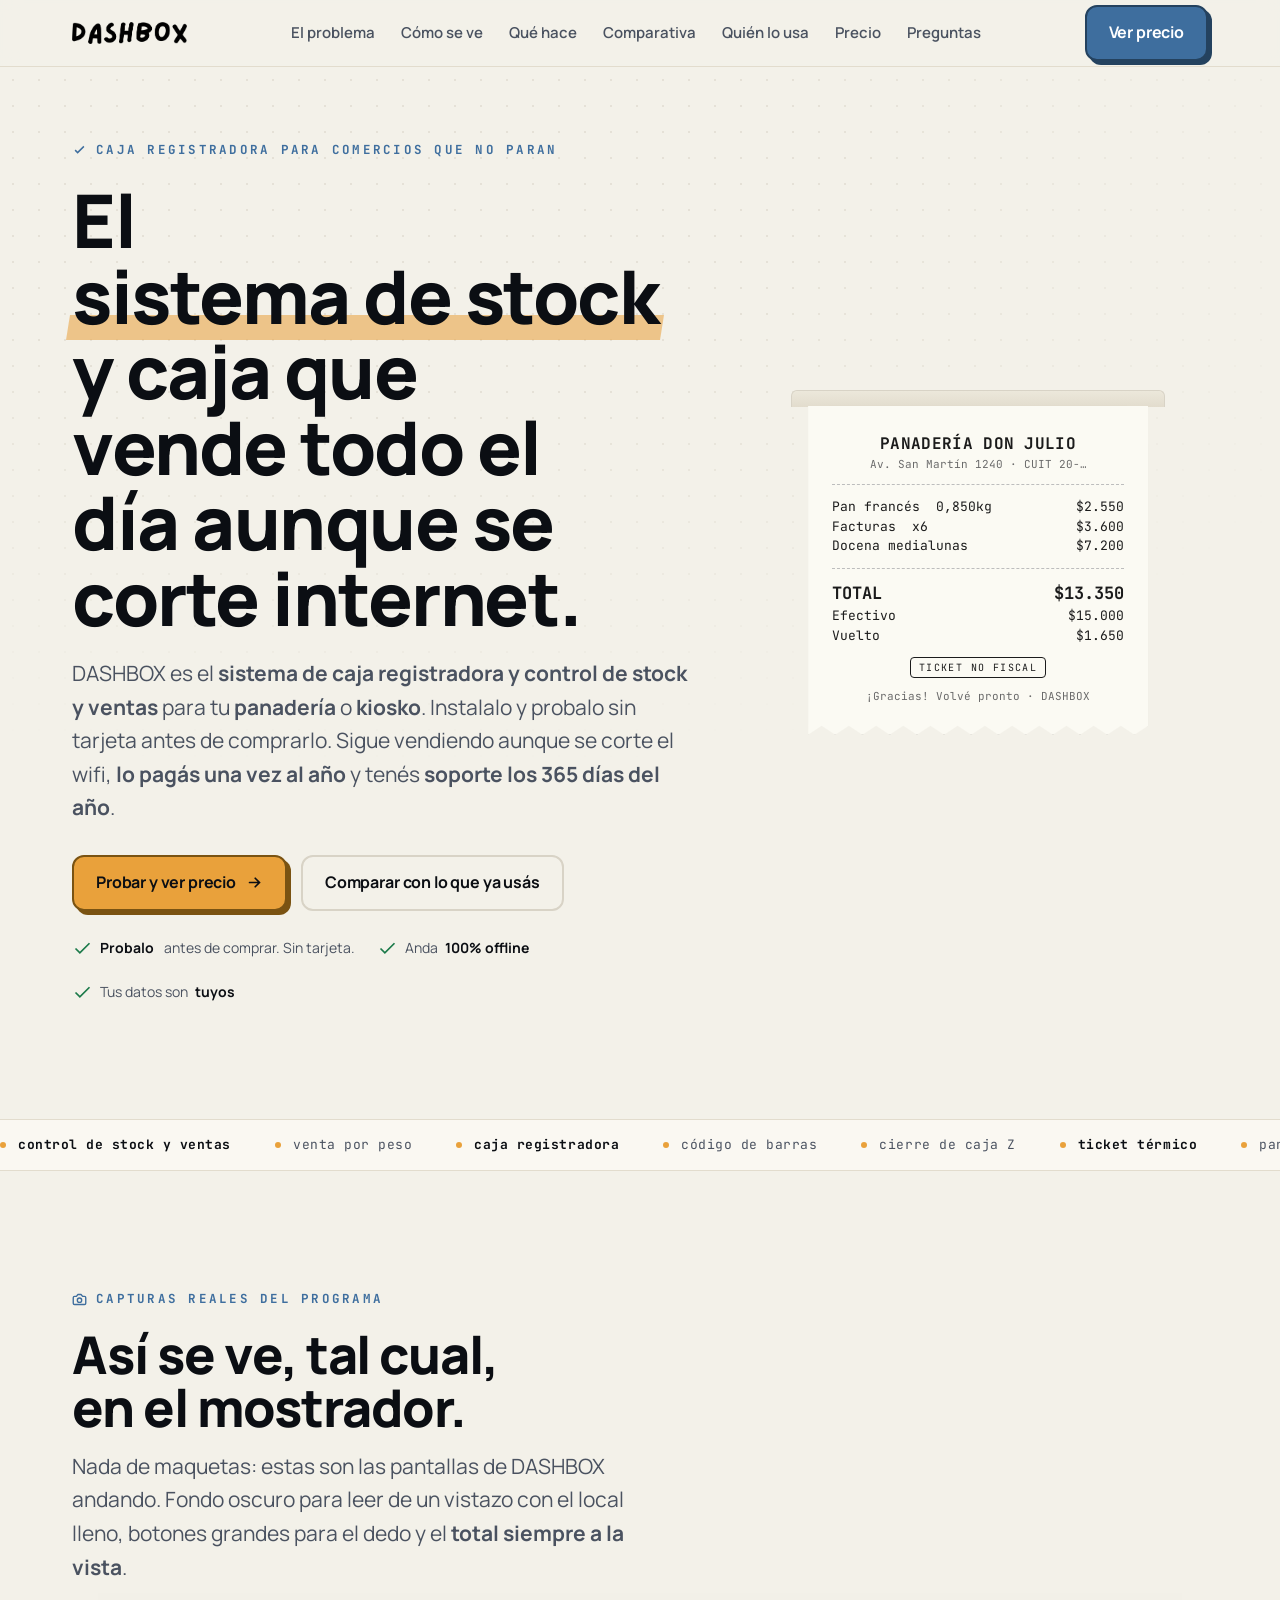
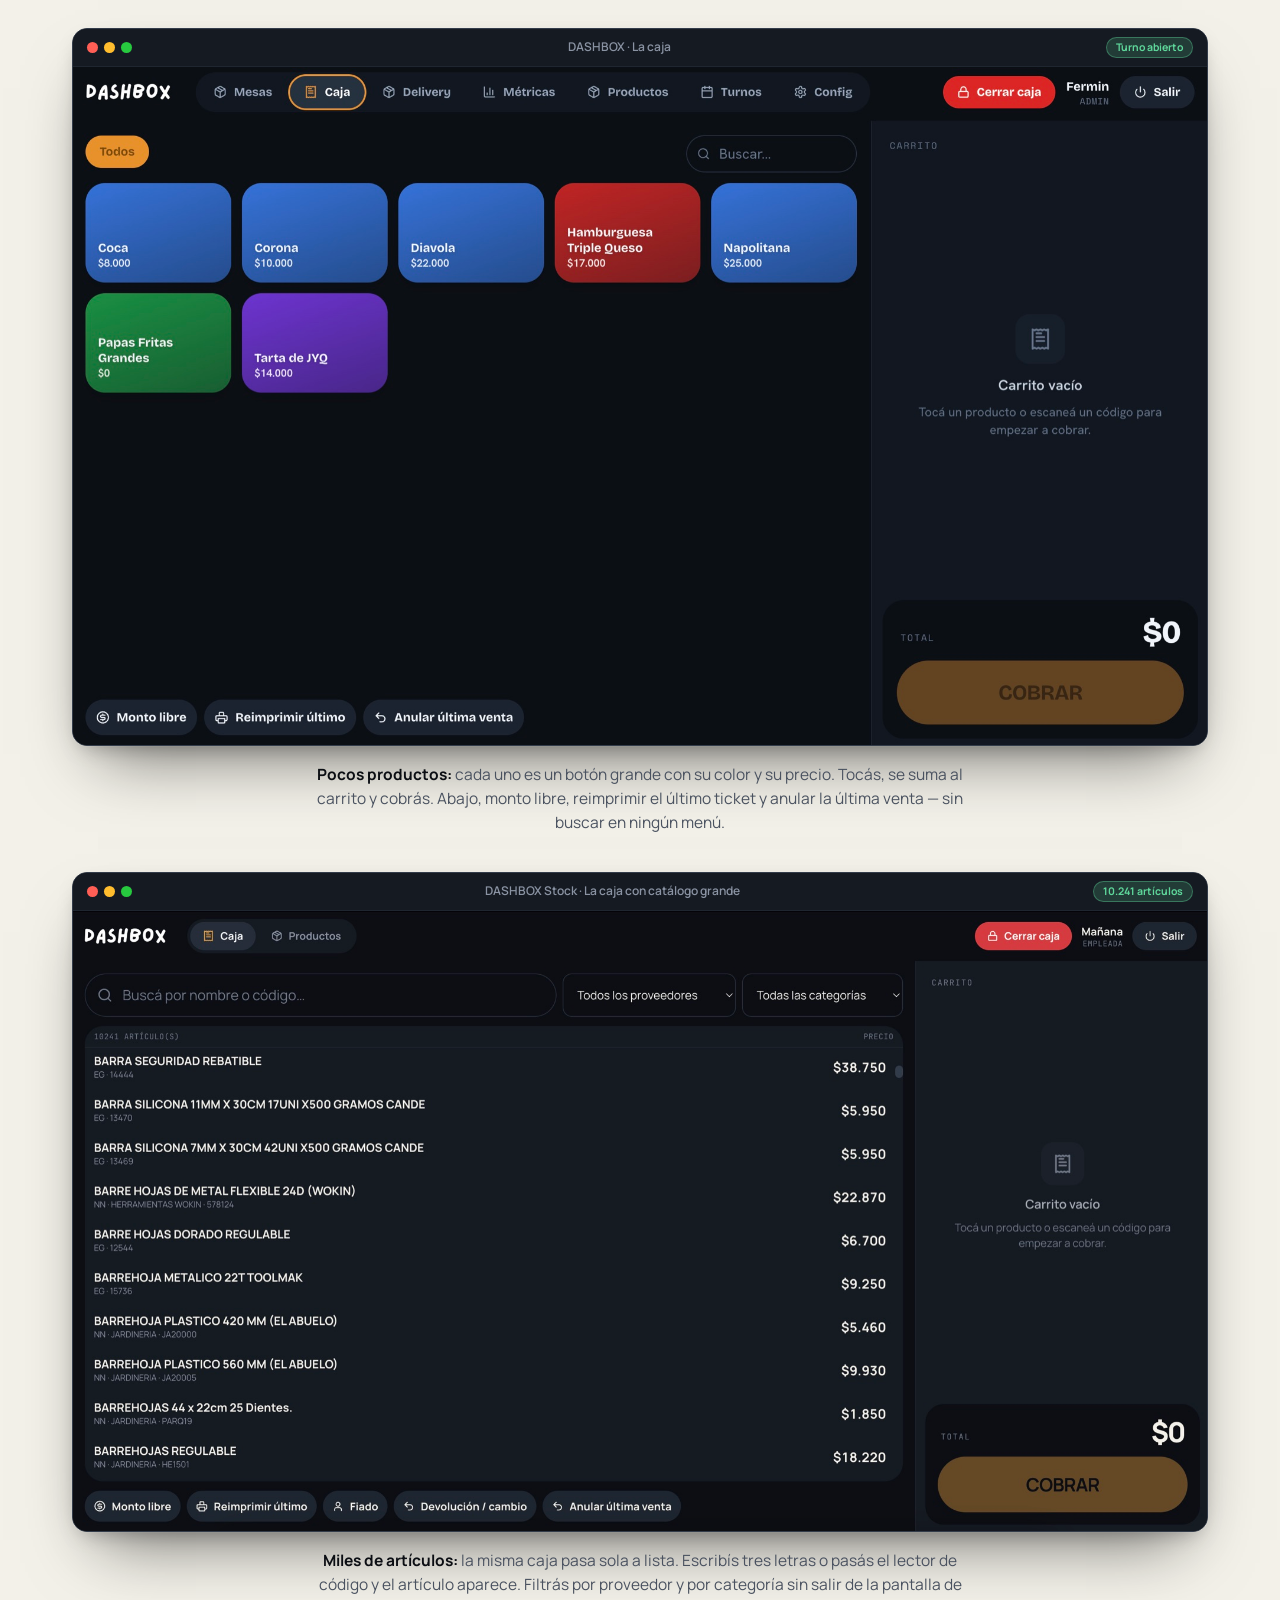
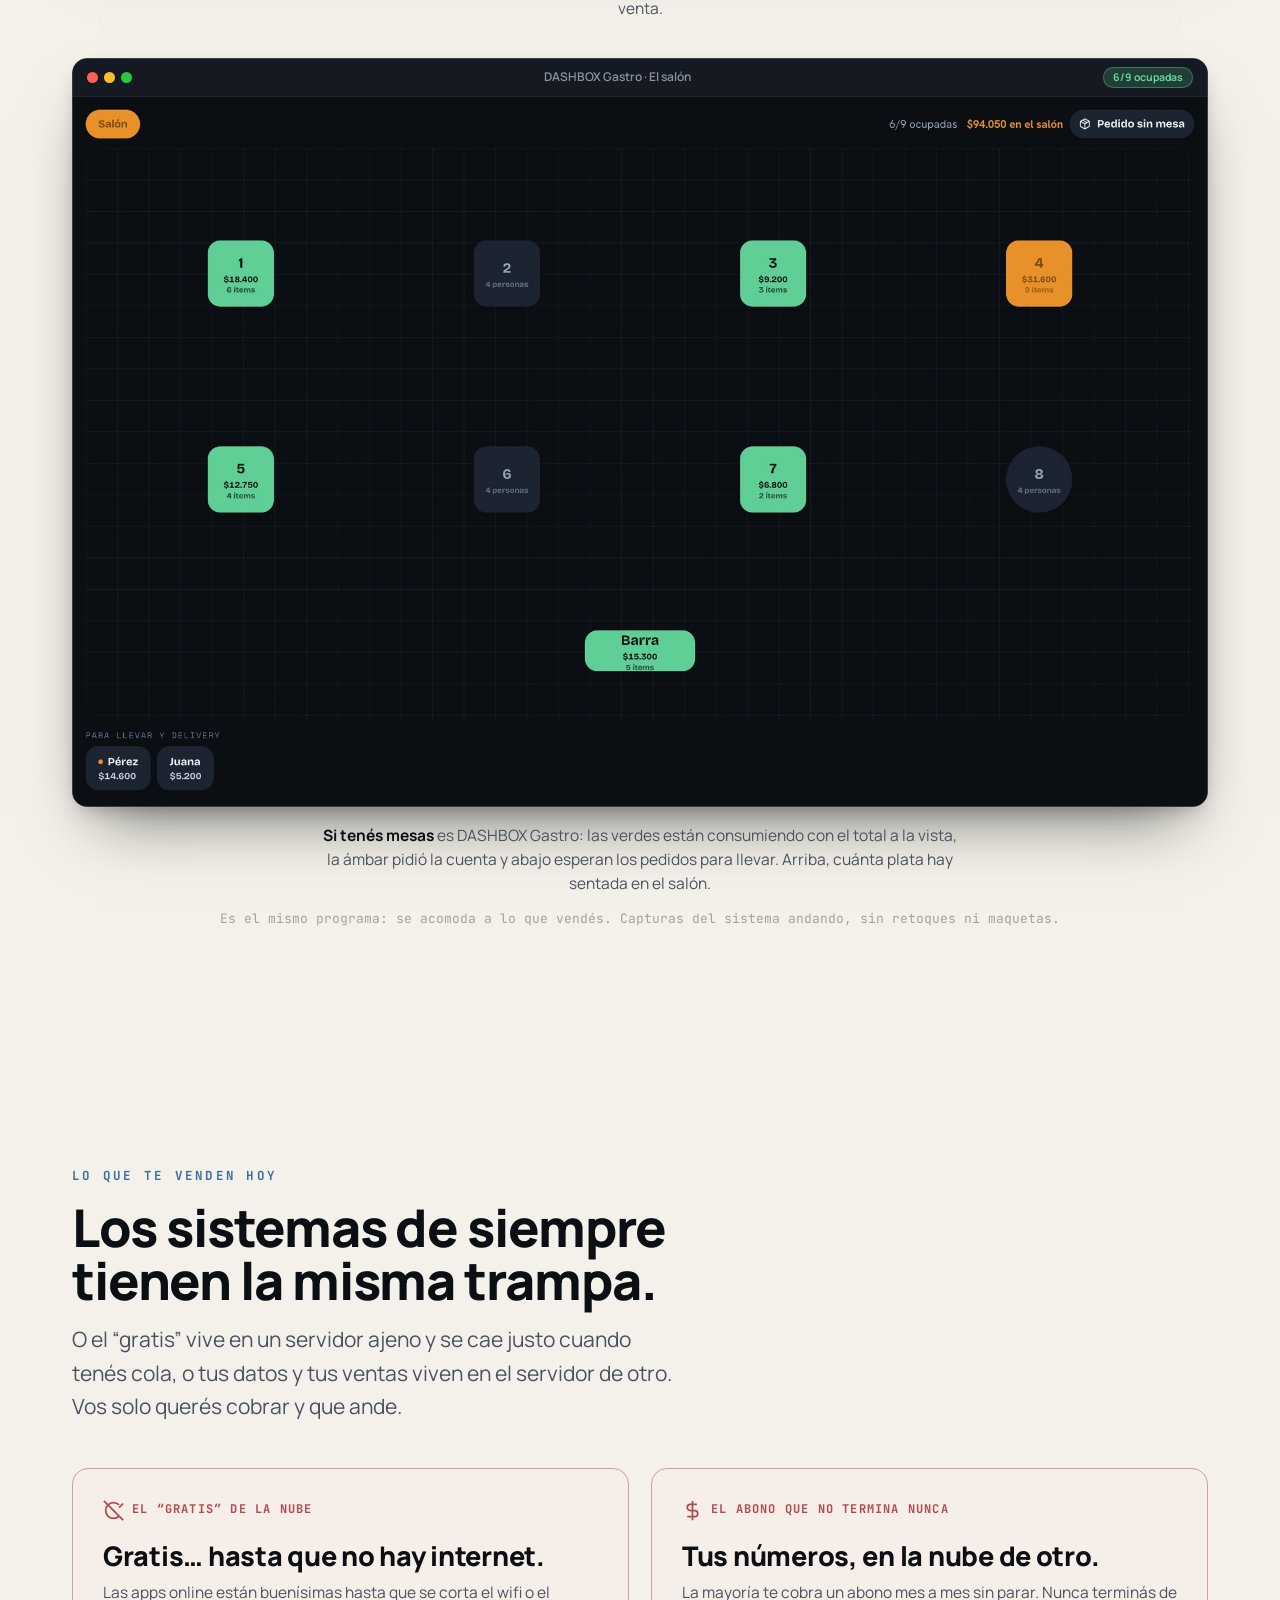
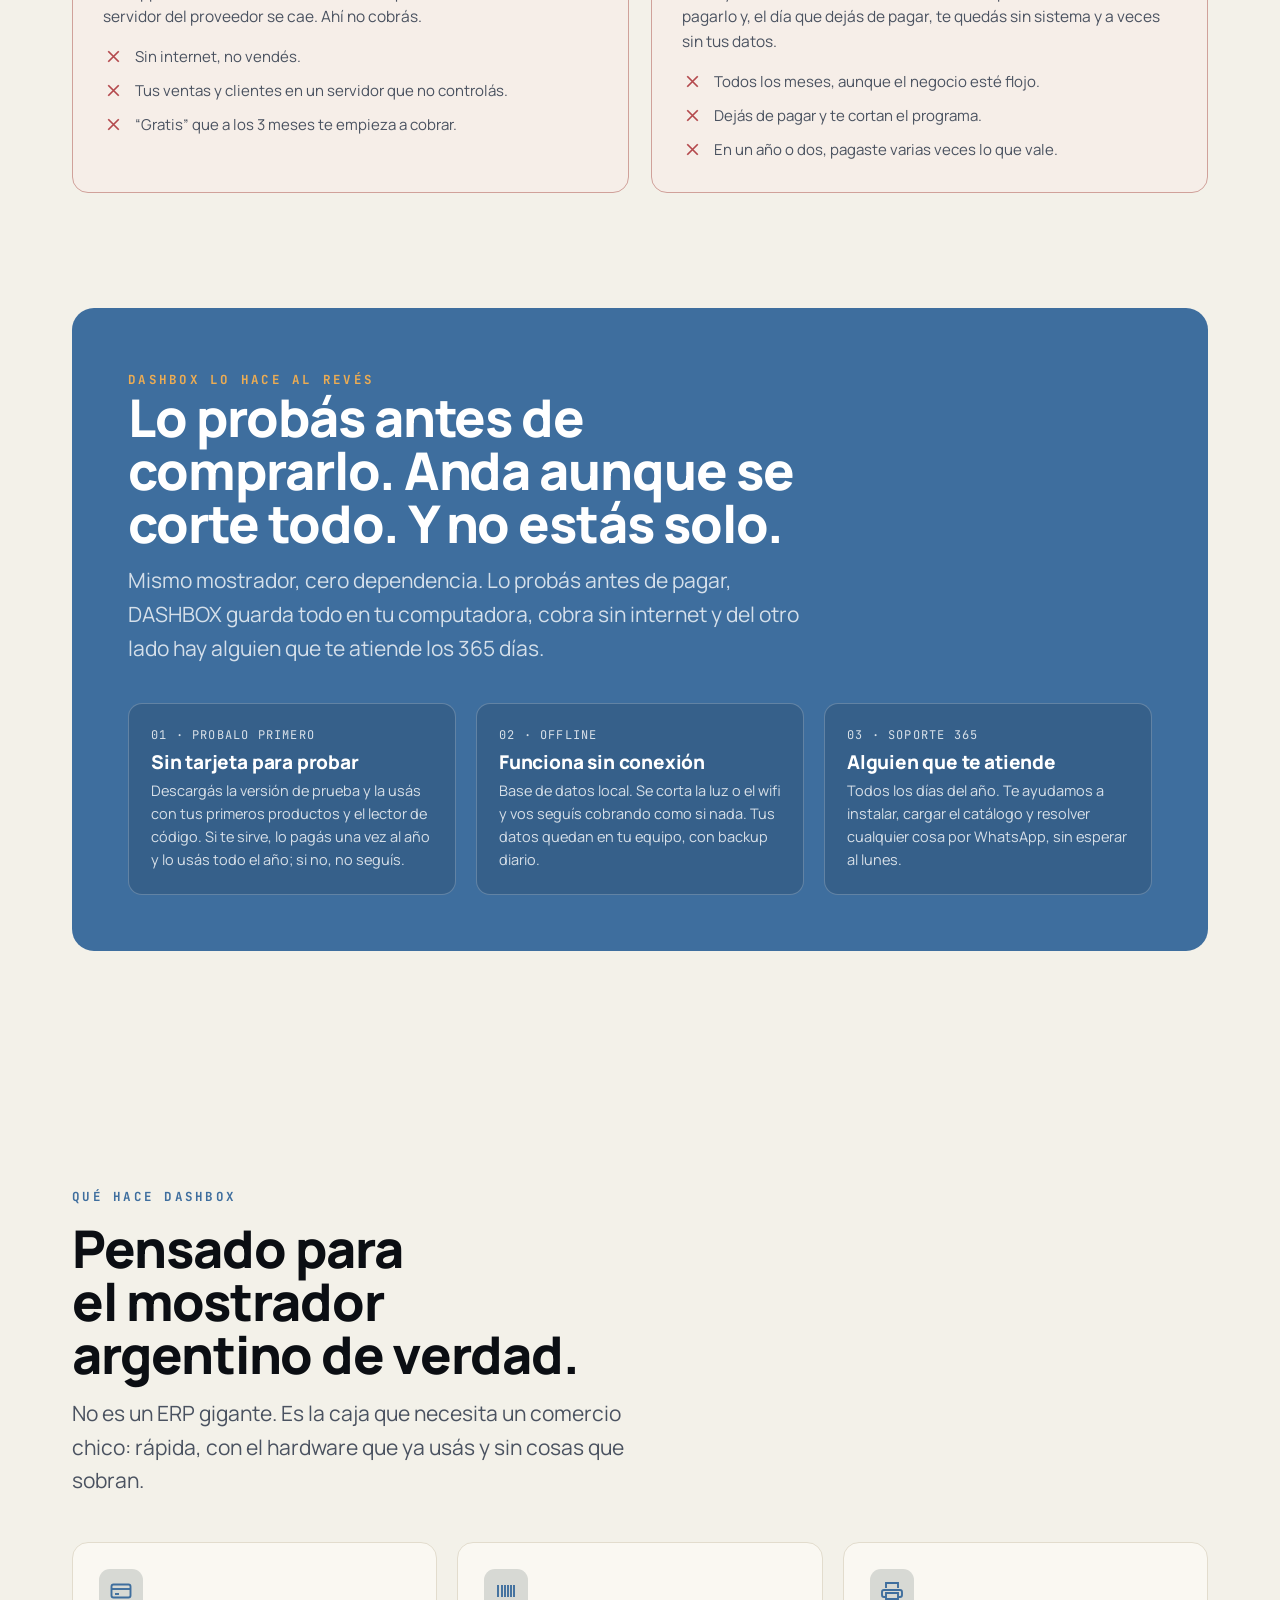
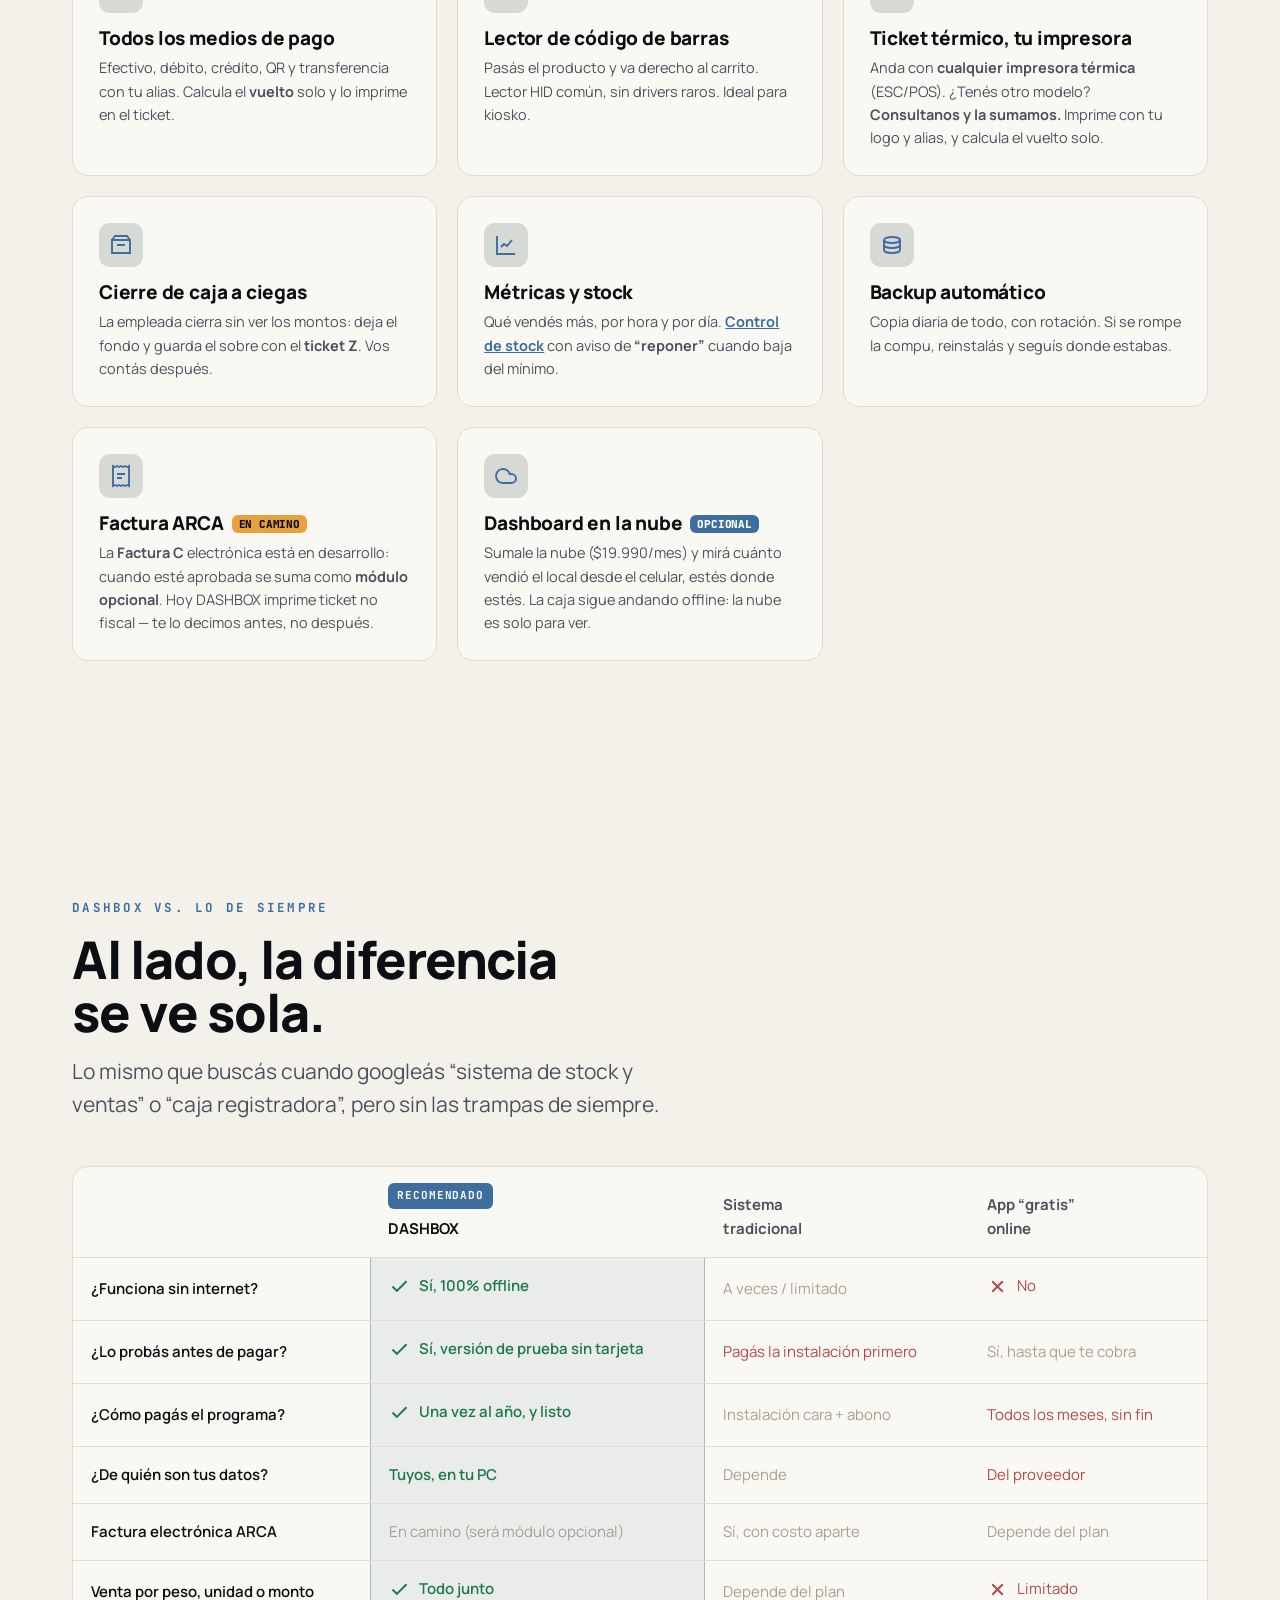
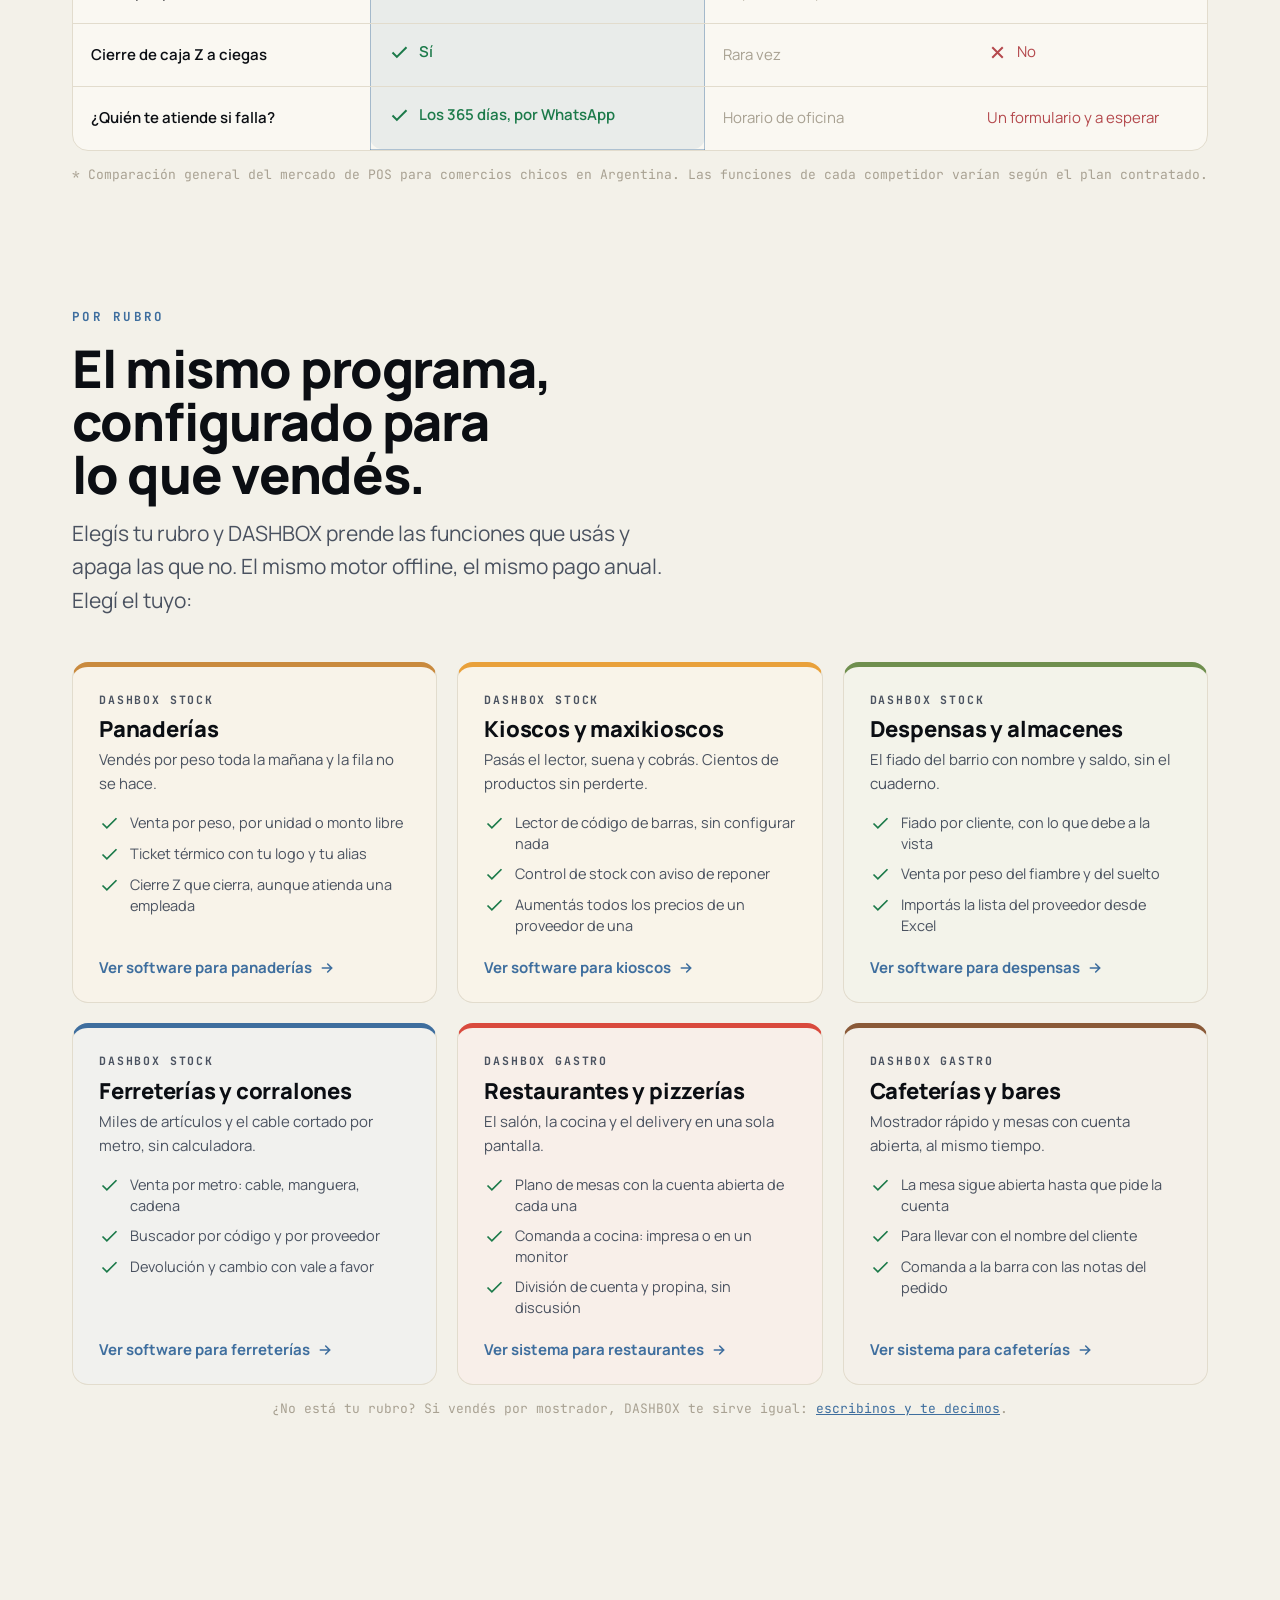
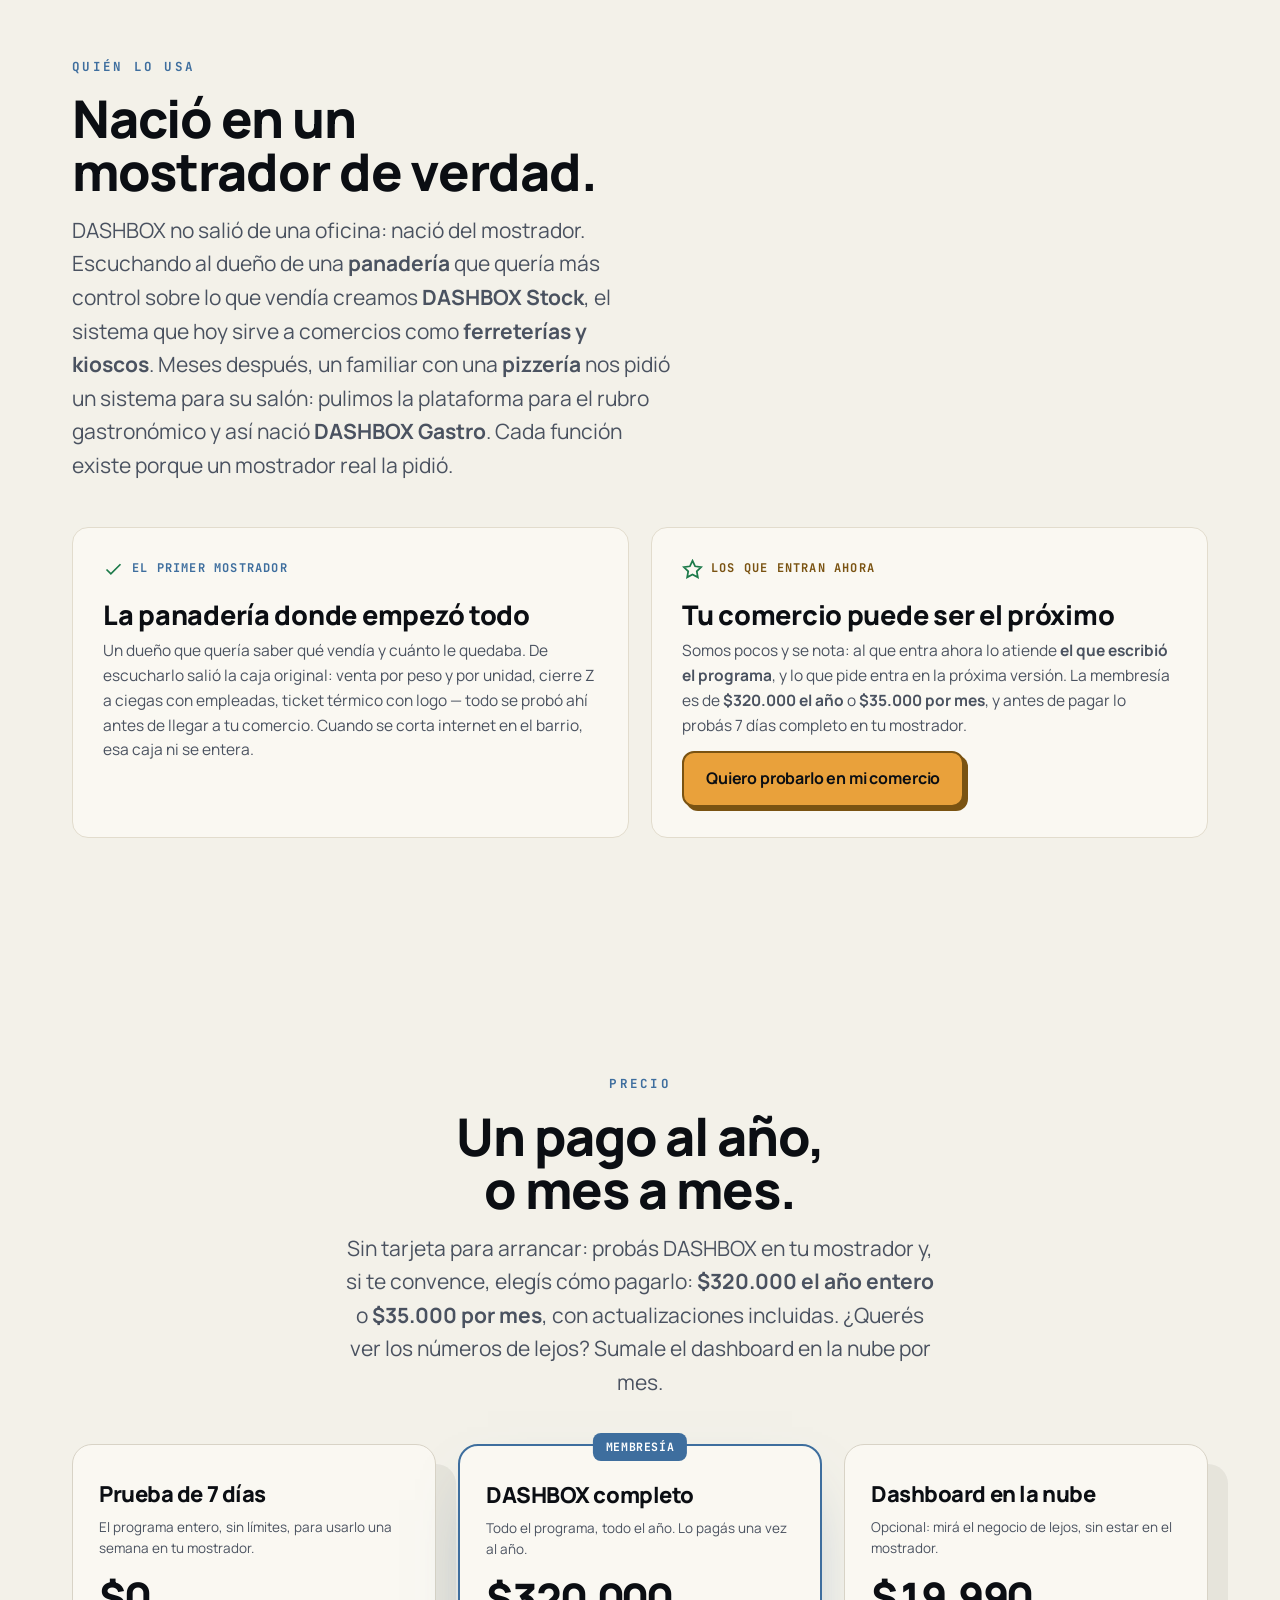
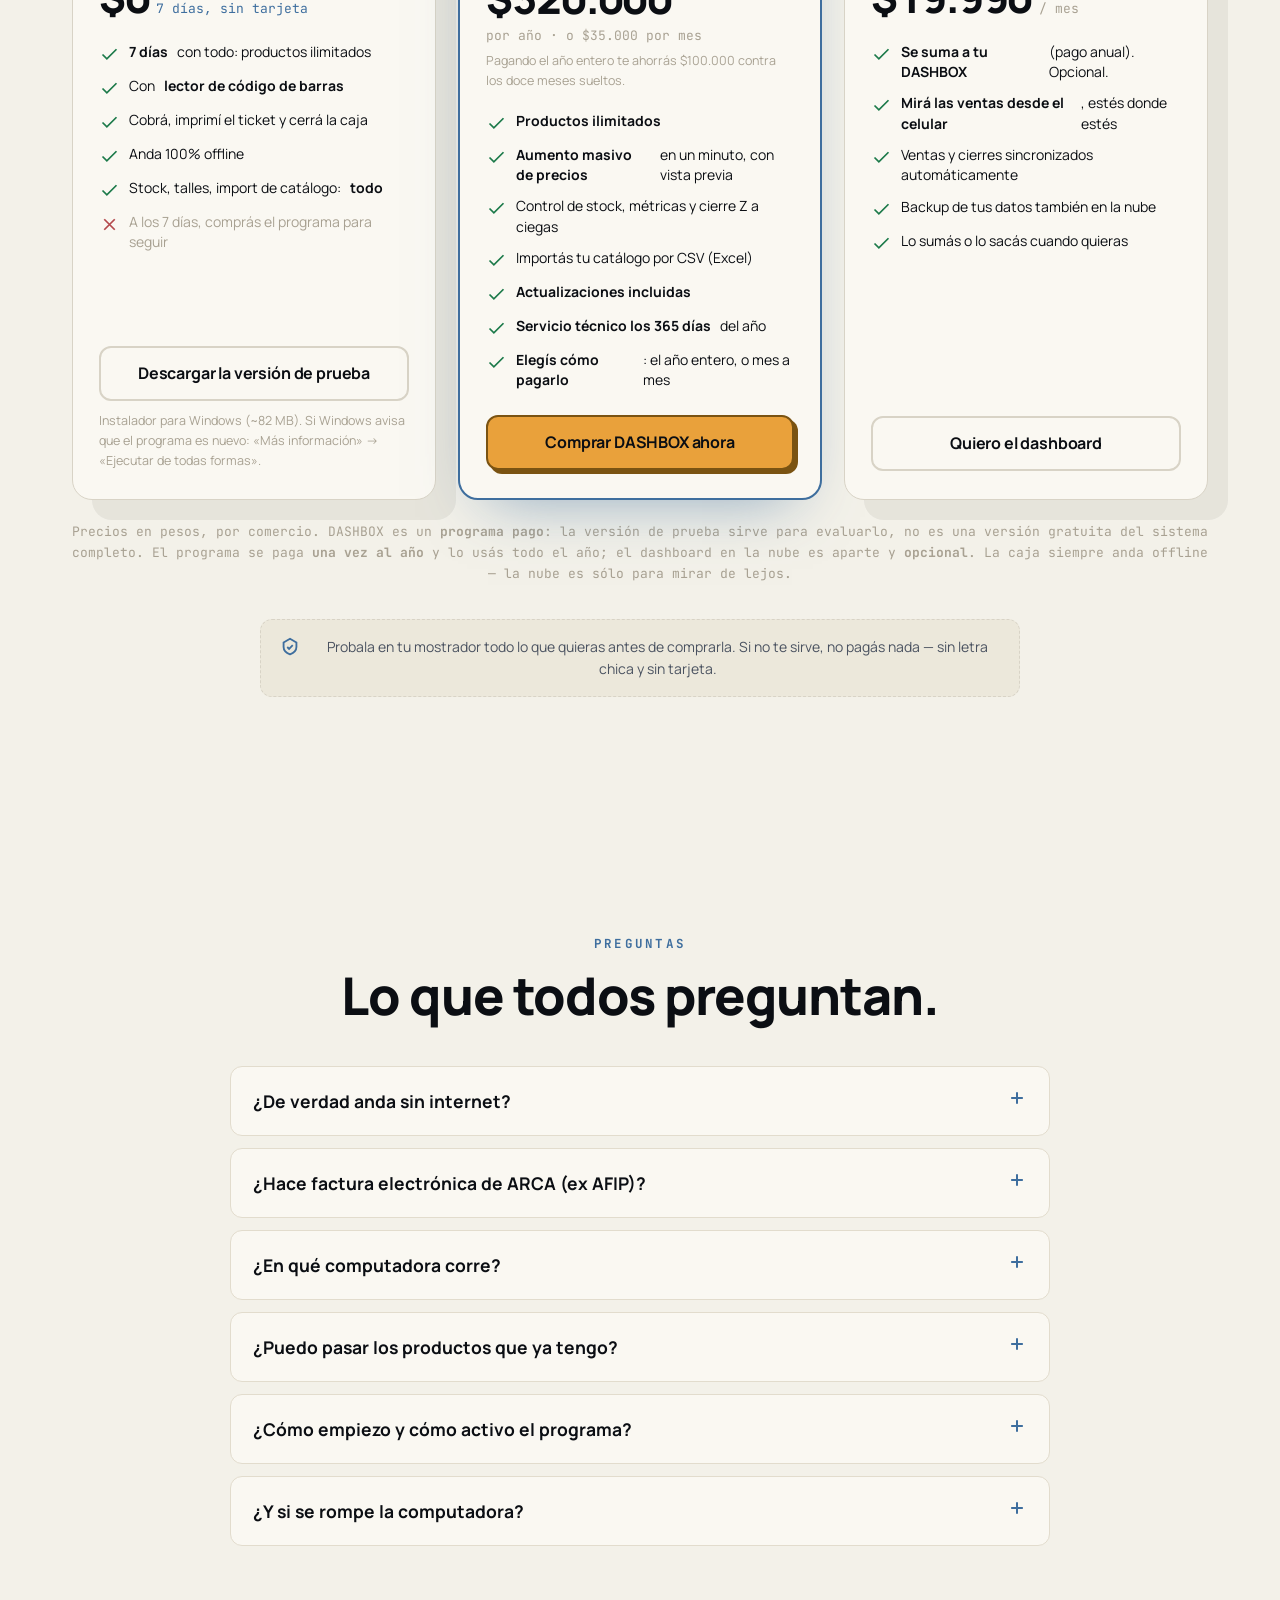
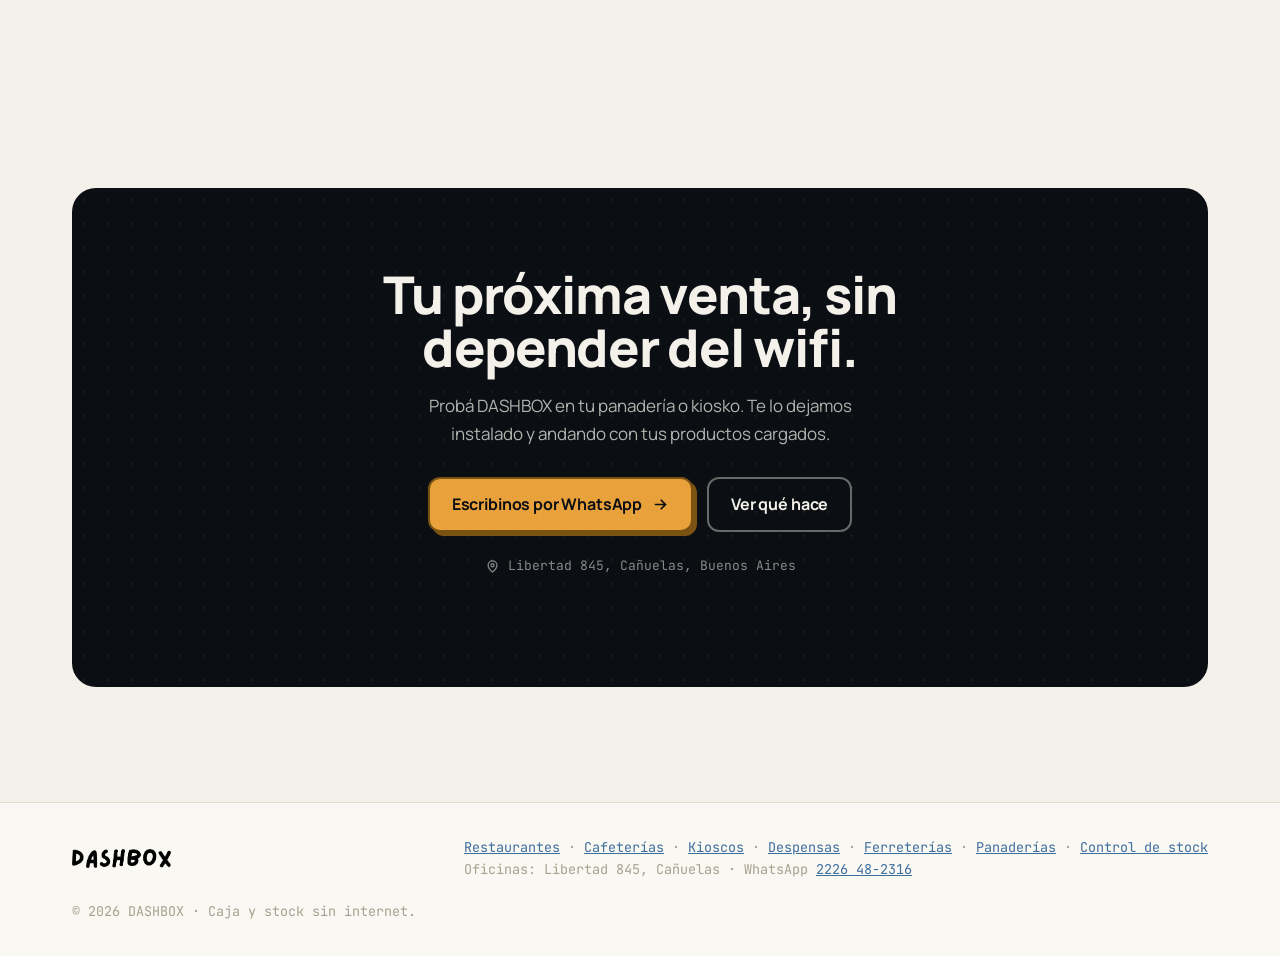
==== commit 93198e5f: "DASHBOX pasa a membresía: $320.000 el año o $35.000 por mes Se termina el pago único. Dos formas de " ====
--- a/index.html
+++ b/index.html
@@ -22,7 +22,7 @@
 </script>
 
 <title>DASHBOX — Sistema de caja, stock y ventas offline | Kiosco y panadería</title>
-<meta name="description" content="DASHBOX es el sistema de caja registradora, control de stock y ventas para kioscos y panaderías. Funciona sin internet y lo probás antes de comprarlo. Un solo pago y es tuyo para siempre: $120.000 precio de lanzamiento (lista $180.000), con actualizaciones y soporte los 365 días. Dashboard en la nube opcional. Pedí tu demo por WhatsApp." />
+<meta name="description" content="DASHBOX es el sistema de caja registradora, control de stock y ventas para kioscos y panaderías. Funciona sin internet y lo probás antes de comprarlo. Se paga una vez al año: $320.000, con actualizaciones y soporte los 365 días. Dashboard en la nube opcional. Pedí tu demo por WhatsApp." />
 <meta name="keywords" content="sistema de caja registradora, control de stock y ventas, software para kiosco, sistema para panadería, caja registradora offline, punto de venta sin internet, POS Argentina, sistema de stock, software de ventas" />
 <meta name="author" content="DASHBOX" />
 <meta name="robots" content="index, follow, max-image-preview:large, max-snippet:-1, max-video-preview:-1" />
@@ -46,7 +46,7 @@
 <meta property="og:site_name" content="DASHBOX" />
 <meta property="og:locale" content="es_AR" />
 <meta property="og:title" content="DASHBOX — Caja, stock y ventas que anda sin internet" />
-<meta property="og:description" content="Sistema de caja registradora y control de stock para kiosco y panadería. Anda offline, se paga una sola vez y lo probás antes de comprar. Soporte los 365 días." />
+<meta property="og:description" content="Sistema de caja registradora y control de stock para kiosco y panadería. Anda offline, se paga una vez al año y lo probás antes de comprar. Soporte los 365 días." />
 <meta property="og:url" content="https://dashbox.com.ar/" />
 <meta property="og:image" content="https://dashbox.com.ar/og.png" />
 <meta property="og:image:width" content="1200" />
@@ -56,7 +56,7 @@
 <!-- Twitter / X -->
 <meta name="twitter:card" content="summary_large_image" />
 <meta name="twitter:title" content="DASHBOX — Caja, stock y ventas que anda sin internet" />
-<meta name="twitter:description" content="Sistema de caja y control de stock para kiosco y panadería. Offline, pago único, probala antes de comprar." />
+<meta name="twitter:description" content="Sistema de caja y control de stock para kiosco y panadería. Offline, pago anual, probala antes de comprar." />
 <meta name="twitter:image" content="https://dashbox.com.ar/og.png" />
 
 <!-- Fuentes: display grotesca con carácter + texto humanista + mono estilo comanda -->
@@ -76,7 +76,7 @@
   "operatingSystem": "Windows",
   "url": "https://dashbox.com.ar/",
   "inLanguage": "es-AR",
-  "description": "Sistema de caja registradora, control de stock y ventas para kioscos y panaderías. Funciona sin internet (offline-first). Es un programa pago: tiene 7 días de prueba con todas las funciones y sin límite de productos y se compra con un único pago de $120.000 —precio de lanzamiento, lista $180.000— (tuyo para siempre, con actualizaciones y soporte los 365 días). Dashboard en la nube opcional por mes. Los datos quedan en la computadora del comercio.",
+  "description": "Sistema de caja registradora, control de stock y ventas para kioscos y panaderías. Funciona sin internet (offline-first). Es un programa pago: tiene 7 días de prueba con todas las funciones y sin límite de productos y se compra con una suscripción anual de $320.000 (todo el año, con actualizaciones y soporte los 365 días). Dashboard en la nube opcional por mes. Los datos quedan en la computadora del comercio.",
   "softwareVersion": "1.1",
   "screenshot": "https://dashbox.com.ar/og.png",
   "featureList": [
@@ -94,10 +94,35 @@
   "offers": [
     {
       "@type": "Offer",
-      "name": "DASHBOX completo (pago único)",
-      "price": "120000",
+      "name": "DASHBOX completo (suscripción anual)",
+      "price": "320000",
       "priceCurrency": "ARS",
-      "description": "Un solo pago: todo el programa, tuyo para siempre, con actualizaciones de por vida y servicio técnico los 365 días.",
+      "priceSpecification": {
+        "@type": "UnitPriceSpecification",
+        "price": "320000",
+        "priceCurrency": "ARS",
+        "billingDuration": 1,
+        "billingIncrement": 1,
+        "unitCode": "ANN"
+      },
+      "description": "Un pago al año: todo el programa, con actualizaciones incluidas y servicio técnico los 365 días.",
+      "availability": "https://schema.org/InStock",
+      "url": "https://dashbox.com.ar/#precio"
+    },
+    {
+      "@type": "Offer",
+      "name": "DASHBOX completo (mes a mes)",
+      "price": "35000",
+      "priceCurrency": "ARS",
+      "priceSpecification": {
+        "@type": "UnitPriceSpecification",
+        "price": "35000",
+        "priceCurrency": "ARS",
+        "billingDuration": 1,
+        "billingIncrement": 1,
+        "unitCode": "MON"
+      },
+      "description": "El mismo programa completo, pagado mes a mes en vez del año entero.",
       "availability": "https://schema.org/InStock",
       "url": "https://dashbox.com.ar/#precio"
     },
@@ -167,7 +192,7 @@
     {
       "@type": "Question",
       "name": "¿Cómo empiezo y cómo activo el programa?",
-      "acceptedAnswer": { "@type": "Answer", "text": "Descargás DASHBOX e instalás: arranca la prueba de 7 días, sin tarjeta, con el programa completo y sin límite de productos para que lo uses en tu mostrador. DASHBOX es un programa pago: pasada la semana hace falta la licencia para seguir. Cuando querés el programa completo, hacés un único pago de $120.000 (precio de lanzamiento; lista $180.000): la app muestra un código de tu equipo, nos lo mandás por WhatsApp y te devolvemos la llave para activarlo para siempre, con actualizaciones incluidas. Si además querés el dashboard en la nube, es un abono opcional de $19.990 por mes. La caja siempre funciona offline." }
+      "acceptedAnswer": { "@type": "Answer", "text": "Descargás DASHBOX e instalás: arranca la prueba de 7 días, sin tarjeta, con el programa completo y sin límite de productos para que lo uses en tu mostrador. DASHBOX es un programa pago: pasada la semana hace falta la licencia para seguir. Cuando querés el programa completo, hacés una suscripción anual de $320.000: la app muestra un código de tu equipo, nos lo mandás por WhatsApp y te devolvemos la llave para activarlo por un año, con actualizaciones incluidas. Si además querés el dashboard en la nube, es un abono opcional de $19.990 por mes. La caja siempre funciona offline." }
     },
     {
       "@type": "Question",
@@ -216,7 +241,7 @@
     <div>
       <span class="eyebrow"><svg width="15" height="15" viewBox="0 0 24 24" fill="none" stroke="currentColor" stroke-width="2.4"><path d="M5 13l4 4L19 7"/></svg>Caja registradora para comercios que no paran</span>
       <h1>El <span class="hl">sistema de stock</span> y caja que vende todo el día aunque se corte internet.</h1>
-      <p class="lead">DASHBOX es el <b>sistema de caja registradora y control de stock y ventas</b> para tu <b>panadería</b> o <b>kiosko</b>. Instalalo y probalo sin tarjeta antes de comprarlo. Sigue vendiendo aunque se corte el wifi, <b>lo pagás una sola vez</b> y tenés <b>soporte los 365 días del año</b>.</p>
+      <p class="lead">DASHBOX es el <b>sistema de caja registradora y control de stock y ventas</b> para tu <b>panadería</b> o <b>kiosko</b>. Instalalo y probalo sin tarjeta antes de comprarlo. Sigue vendiendo aunque se corte el wifi, <b>lo pagás una vez al año</b> y tenés <b>soporte los 365 días del año</b>.</p>
       <div class="cta-row">
         <a class="btn amber" href="#precio">Probar y ver precio
           <svg width="17" height="17" viewBox="0 0 24 24" fill="none" stroke="currentColor" stroke-width="2.4" stroke-linecap="round"><path d="M5 12h14M13 6l6 6-6 6"/></svg></a>
@@ -337,7 +362,7 @@
     <div class="shead reveal">
       <span class="eyebrow">Lo que te venden hoy</span>
       <h2>Los sistemas de siempre tienen la misma trampa.</h2>
-      <p class="lead">O el “gratis” vive en un servidor ajeno y se cae justo cuando tenés cola, o te enganchan en un abono que pagás todos los meses para siempre. Vos solo querés cobrar y que ande.</p>
+      <p class="lead">O el “gratis” vive en un servidor ajeno y se cae justo cuando tenés cola, o tus datos y tus ventas viven en el servidor de otro. Vos solo querés cobrar y que ande.</p>
     </div>
     <div class="two">
       <div class="card warn reveal">
@@ -352,7 +377,7 @@
       </div>
       <div class="card warn reveal">
         <span class="tag"><svg class="ico bad" viewBox="0 0 24 24" fill="none" stroke="currentColor" stroke-width="2"><path d="M12 1v22M17 5H9.5a3.5 3.5 0 000 7h5a3.5 3.5 0 010 7H6"/></svg>El abono que no termina nunca</span>
-        <h3>Pagás todos los meses… para siempre.</h3>
+        <h3>Tus números, en la nube de otro.</h3>
         <p>La mayoría te cobra un abono mes a mes sin parar. Nunca terminás de pagarlo y, el día que dejás de pagar, te quedás sin sistema y a veces sin tus datos.</p>
         <ul>
           <li><svg class="ico bad" viewBox="0 0 24 24" fill="none" stroke="currentColor" stroke-width="2"><path d="M18 6L6 18M6 6l12 12"/></svg>Todos los meses, aunque el negocio esté flojo.</li>
@@ -375,7 +400,7 @@
         <div class="ac">
           <div class="n">01 · PROBALO PRIMERO</div>
           <h3>Sin tarjeta para probar</h3>
-          <p>Descargás la versión de prueba y la usás con tus primeros productos y el lector de código. Si te sirve, lo comprás una vez y es tuyo para siempre; si no, no seguís.</p>
+          <p>Descargás la versión de prueba y la usás con tus primeros productos y el lector de código. Si te sirve, lo pagás una vez al año y lo usás todo el año; si no, no seguís.</p>
         </div>
         <div class="ac">
           <div class="n">02 · OFFLINE</div>
@@ -480,9 +505,9 @@
           </tr>
           <tr>
             <td class="row-h">¿Cómo pagás el programa?</td>
-            <td class="col-us"><span class="cell yes"><svg class="ico" viewBox="0 0 24 24" fill="none" stroke="currentColor" stroke-width="2.3"><path d="M20 6L9 17l-5-5"/></svg>Una vez, es tuyo para siempre</span></td>
+            <td class="col-us"><span class="cell yes"><svg class="ico" viewBox="0 0 24 24" fill="none" stroke="currentColor" stroke-width="2.3"><path d="M20 6L9 17l-5-5"/></svg>Una vez al año, y listo</span></td>
             <td><span class="cell meh">Instalación cara + abono</span></td>
-            <td><span class="cell no">Todos los meses, para siempre</span></td>
+            <td><span class="cell no">Todos los meses, sin fin</span></td>
           </tr>
           <tr>
             <td class="row-h">¿De quién son tus datos?</td>
@@ -527,7 +552,7 @@
     <div class="shead reveal">
       <span class="eyebrow">Por rubro</span>
       <h2>El mismo programa, configurado para lo que vendés.</h2>
-      <p class="lead">Elegís tu rubro y DASHBOX prende las funciones que usás y apaga las que no. El mismo motor offline, el mismo pago único. Elegí el tuyo:</p>
+      <p class="lead">Elegís tu rubro y DASHBOX prende las funciones que usás y apaga las que no. El mismo motor offline, el mismo pago anual. Elegí el tuyo:</p>
     </div>
 
     <div class="rubros">
@@ -631,10 +656,10 @@
         <p>Un dueño que quería saber qué vendía y cuánto le quedaba. De escucharlo salió la caja original: venta por peso y por unidad, cierre Z a ciegas con empleadas, ticket térmico con logo — todo se probó ahí antes de llegar a tu comercio. Cuando se corta internet en el barrio, esa caja ni se entera.</p>
       </div>
       <div class="card">
-        <span class="tag" style="color:var(--amber-ink)"><svg class="ico good" viewBox="0 0 24 24" fill="none" stroke="currentColor" stroke-width="2"><path d="M12 2l3 6.3 6.9 1-5 4.9 1.2 6.8L12 17.8 5.9 21l1.2-6.8-5-4.9 6.9-1z"/></svg>Los próximos 10 lugares</span>
+        <span class="tag" style="color:var(--amber-ink)"><svg class="ico good" viewBox="0 0 24 24" fill="none" stroke="currentColor" stroke-width="2"><path d="M12 2l3 6.3 6.9 1-5 4.9 1.2 6.8L12 17.8 5.9 21l1.2-6.8-5-4.9 6.9-1z"/></svg>Los que entran ahora</span>
         <h3>Tu comercio puede ser el próximo</h3>
-        <p>Los <b>primeros 10 comercios</b> entran al <b>precio de lanzamiento de $120.000</b> (lista $180.000). La promoción vale <b>hasta septiembre</b> — después queda el precio de lista.</p>
-        <a class="btn amber" style="margin-top:14px" href="https://wa.me/5492226482316?text=Hola!%20Quiero%20ser%20de%20los%20primeros%2010%20de%20DASHBOX" target="_blank" rel="noopener">Quiero uno de los 10 lugares</a>
+        <p>Somos pocos y se nota: al que entra ahora lo atiende <b>el que escribió el programa</b>, y lo que pide entra en la próxima versión. La membresía es de <b>$320.000 el año</b> o <b>$35.000 por mes</b>, y antes de pagar lo probás 7 días completo en tu mostrador.</p>
+        <a class="btn amber" style="margin-top:14px" href="https://wa.me/5492226482316?text=Hola!%20Quiero%20probar%20DASHBOX%20en%20mi%20comercio" target="_blank" rel="noopener">Quiero probarlo en mi comercio</a>
       </div>
     </div>
   </div>
@@ -645,8 +670,8 @@
   <div class="wrap">
     <div class="shead reveal" style="text-align:center; margin-inline:auto">
       <span class="eyebrow">Precio</span>
-      <h2>Un pago. Es tuyo para siempre.</h2>
-      <p class="lead" style="margin-inline:auto">Sin tarjeta para arrancar y sin abono: probás DASHBOX en tu mostrador y, si te convence, lo pagás <b>una sola vez</b> y queda tuyo para siempre, con actualizaciones incluidas. ¿Querés ver los números de lejos? Sumale el dashboard en la nube por mes.</p>
+      <h2>Un pago al año, o mes a mes.</h2>
+      <p class="lead" style="margin-inline:auto">Sin tarjeta para arrancar: probás DASHBOX en tu mostrador y, si te convence, elegís cómo pagarlo: <b>$320.000 el año entero</b> o <b>$35.000 por mes</b>, con actualizaciones incluidas. ¿Querés ver los números de lejos? Sumale el dashboard en la nube por mes.</p>
     </div>
 
     <div class="tiers reveal">
@@ -670,25 +695,25 @@
         <p style="margin:10px 0 0; font-size:12.5px; color:var(--ink-faint)">Instalador para Windows (~82 MB). Si Windows avisa que el programa es nuevo: «Más información» → «Ejecutar de todas formas».</p>
       </div>
 
-      <!-- PROGRAMA (pago único) -->
+      <!-- PROGRAMA (pago anual) -->
       <div class="tier hot">
-        <span class="flag">PAGO ÚNICO · PARA SIEMPRE</span>
+        <span class="flag">MEMBRESÍA</span>
         <div class="tname">DASHBOX completo</div>
-        <div class="tdesc">Todo el programa, tuyo para siempre. Lo pagás una vez y listo.</div>
+        <div class="tdesc">Todo el programa, todo el año. Lo pagás una vez al año.</div>
         <div class="price">
-          <span class="tnum" style="text-decoration:line-through; opacity:.45; font-size:20px; align-self:flex-end">$180.000</span>
-          <span class="n tnum">$120.000</span>
-          <span class="per">una sola vez · precio de lanzamiento</span>
-        </div>
-        <p style="margin:2px 0 0; font-size:12.5px; color:var(--ink-faint)">Para los primeros 10 comercios, hasta septiembre. Después vuelve a lista.</p>
+          
+          <span class="n tnum">$320.000</span>
+          <span class="per">por año · o $35.000 por mes</span>
+        </div>
+        <p style="margin:2px 0 0; font-size:12.5px; color:var(--ink-faint)">Pagando el año entero te ahorrás $100.000 contra los doce meses sueltos.</p>
         <ul>
           <li><svg class="ico good" viewBox="0 0 24 24" fill="none" stroke="currentColor" stroke-width="2"><path d="M20 6L9 17l-5-5"/></svg><b>Productos ilimitados</b></li>
           <li><svg class="ico good" viewBox="0 0 24 24" fill="none" stroke="currentColor" stroke-width="2"><path d="M20 6L9 17l-5-5"/></svg><b>Aumento masivo de precios</b> en un minuto, con vista previa</li>
           <li><svg class="ico good" viewBox="0 0 24 24" fill="none" stroke="currentColor" stroke-width="2"><path d="M20 6L9 17l-5-5"/></svg>Control de stock, métricas y cierre Z a ciegas</li>
           <li><svg class="ico good" viewBox="0 0 24 24" fill="none" stroke="currentColor" stroke-width="2"><path d="M20 6L9 17l-5-5"/></svg>Importás tu catálogo por CSV (Excel)</li>
-          <li><svg class="ico good" viewBox="0 0 24 24" fill="none" stroke="currentColor" stroke-width="2"><path d="M20 6L9 17l-5-5"/></svg><b>Actualizaciones de por vida</b> incluidas</li>
+          <li><svg class="ico good" viewBox="0 0 24 24" fill="none" stroke="currentColor" stroke-width="2"><path d="M20 6L9 17l-5-5"/></svg><b>Actualizaciones incluidas</b></li>
           <li><svg class="ico good" viewBox="0 0 24 24" fill="none" stroke="currentColor" stroke-width="2"><path d="M20 6L9 17l-5-5"/></svg><b>Servicio técnico los 365 días</b> del año</li>
-          <li><svg class="ico good" viewBox="0 0 24 24" fill="none" stroke="currentColor" stroke-width="2"><path d="M20 6L9 17l-5-5"/></svg><b>Sin abono mensual</b>: lo pagás una vez y es tuyo</li>
+          <li><svg class="ico good" viewBox="0 0 24 24" fill="none" stroke="currentColor" stroke-width="2"><path d="M20 6L9 17l-5-5"/></svg><b>Elegís cómo pagarlo</b>: el año entero, o mes a mes</li>
         </ul>
         <a class="btn amber" href="/comprar">Comprar DASHBOX ahora</a>
       </div>
@@ -702,7 +727,7 @@
           <span class="per">/ mes</span>
         </div>
         <ul>
-          <li><svg class="ico good" viewBox="0 0 24 24" fill="none" stroke="currentColor" stroke-width="2"><path d="M20 6L9 17l-5-5"/></svg><b>Se suma a tu DASHBOX</b> (pago único). Opcional.</li>
+          <li><svg class="ico good" viewBox="0 0 24 24" fill="none" stroke="currentColor" stroke-width="2"><path d="M20 6L9 17l-5-5"/></svg><b>Se suma a tu DASHBOX</b> (pago anual). Opcional.</li>
           <li><svg class="ico good" viewBox="0 0 24 24" fill="none" stroke="currentColor" stroke-width="2"><path d="M20 6L9 17l-5-5"/></svg><b>Mirá las ventas desde el celular</b>, estés donde estés</li>
           <li><svg class="ico good" viewBox="0 0 24 24" fill="none" stroke="currentColor" stroke-width="2"><path d="M20 6L9 17l-5-5"/></svg>Ventas y cierres sincronizados automáticamente</li>
           <li><svg class="ico good" viewBox="0 0 24 24" fill="none" stroke="currentColor" stroke-width="2"><path d="M20 6L9 17l-5-5"/></svg>Backup de tus datos también en la nube</li>
@@ -712,7 +737,7 @@
       </div>
     </div>
 
-    <p class="tiers-note">Precios en pesos, por comercio. DASHBOX es un <b>programa pago</b>: la versión de prueba sirve para evaluarlo, no es una versión gratuita del sistema completo. El programa se paga <b>una sola vez</b> y es tuyo para siempre; el dashboard en la nube es un abono mensual <b>opcional</b>. La caja siempre anda offline — la nube es sólo para mirar de lejos.</p>
+    <p class="tiers-note">Precios en pesos, por comercio. DASHBOX es un <b>programa pago</b>: la versión de prueba sirve para evaluarlo, no es una versión gratuita del sistema completo. El programa se paga <b>una vez al año</b> y lo usás todo el año; el dashboard en la nube es aparte y <b>opcional</b>. La caja siempre anda offline — la nube es sólo para mirar de lejos.</p>
 
     <div class="price-wrap" style="margin-top:34px; grid-template-columns:1fr">
       <div class="price-aside reveal" style="max-width:760px; margin-inline:auto; text-align:center">
@@ -751,7 +776,7 @@
       </details>
       <details>
         <summary>¿Cómo empiezo y cómo activo el programa?<span class="chev"><svg width="20" height="20" viewBox="0 0 24 24" fill="none" stroke="currentColor" stroke-width="2.4"><path d="M12 5v14M5 12h14"/></svg></span></summary>
-        <div class="a">Instalás DASHBOX y arranca en <b>modo prueba, sin tarjeta</b>: con <b>todo el programa</b> funcionando —stock, talles, import de catálogo— durante <b>7 días</b> y sin límite de productos. DASHBOX es un programa pago: pasada esa semana hace falta la licencia para seguir. Cuando querés el programa completo, hacés <b>un único pago de $120.000</b> (precio de lanzamiento; lista $180.000): la app te muestra un <b>código de tu equipo</b>, nos lo pasás por WhatsApp y te devolvemos la llave para activarlo <b>para siempre</b>, con actualizaciones incluidas. Si además querés ver los números de lejos, sumás el <b>dashboard en la nube</b> por $19.990/mes (opcional). La caja siempre anda offline.</div>
+        <div class="a">Instalás DASHBOX y arranca en <b>modo prueba, sin tarjeta</b>: con <b>todo el programa</b> funcionando —stock, talles, import de catálogo— durante <b>7 días</b> y sin límite de productos. DASHBOX es un programa pago: pasada esa semana hace falta la licencia para seguir. Cuando querés el programa completo, hacés <b>una suscripción anual de $320.000</b>: la app te muestra un <b>código de tu equipo</b>, nos lo pasás por WhatsApp y te devolvemos la llave para activarlo <b>por un año</b>, con actualizaciones incluidas. Si además querés ver los números de lejos, sumás el <b>dashboard en la nube</b> por $19.990/mes (opcional). La caja siempre anda offline.</div>
       </details>
       <details>
         <summary>¿Y si se rompe la computadora?<span class="chev"><svg width="20" height="20" viewBox="0 0 24 24" fill="none" stroke="currentColor" stroke-width="2.4"><path d="M12 5v14M5 12h14"/></svg></span></summary>
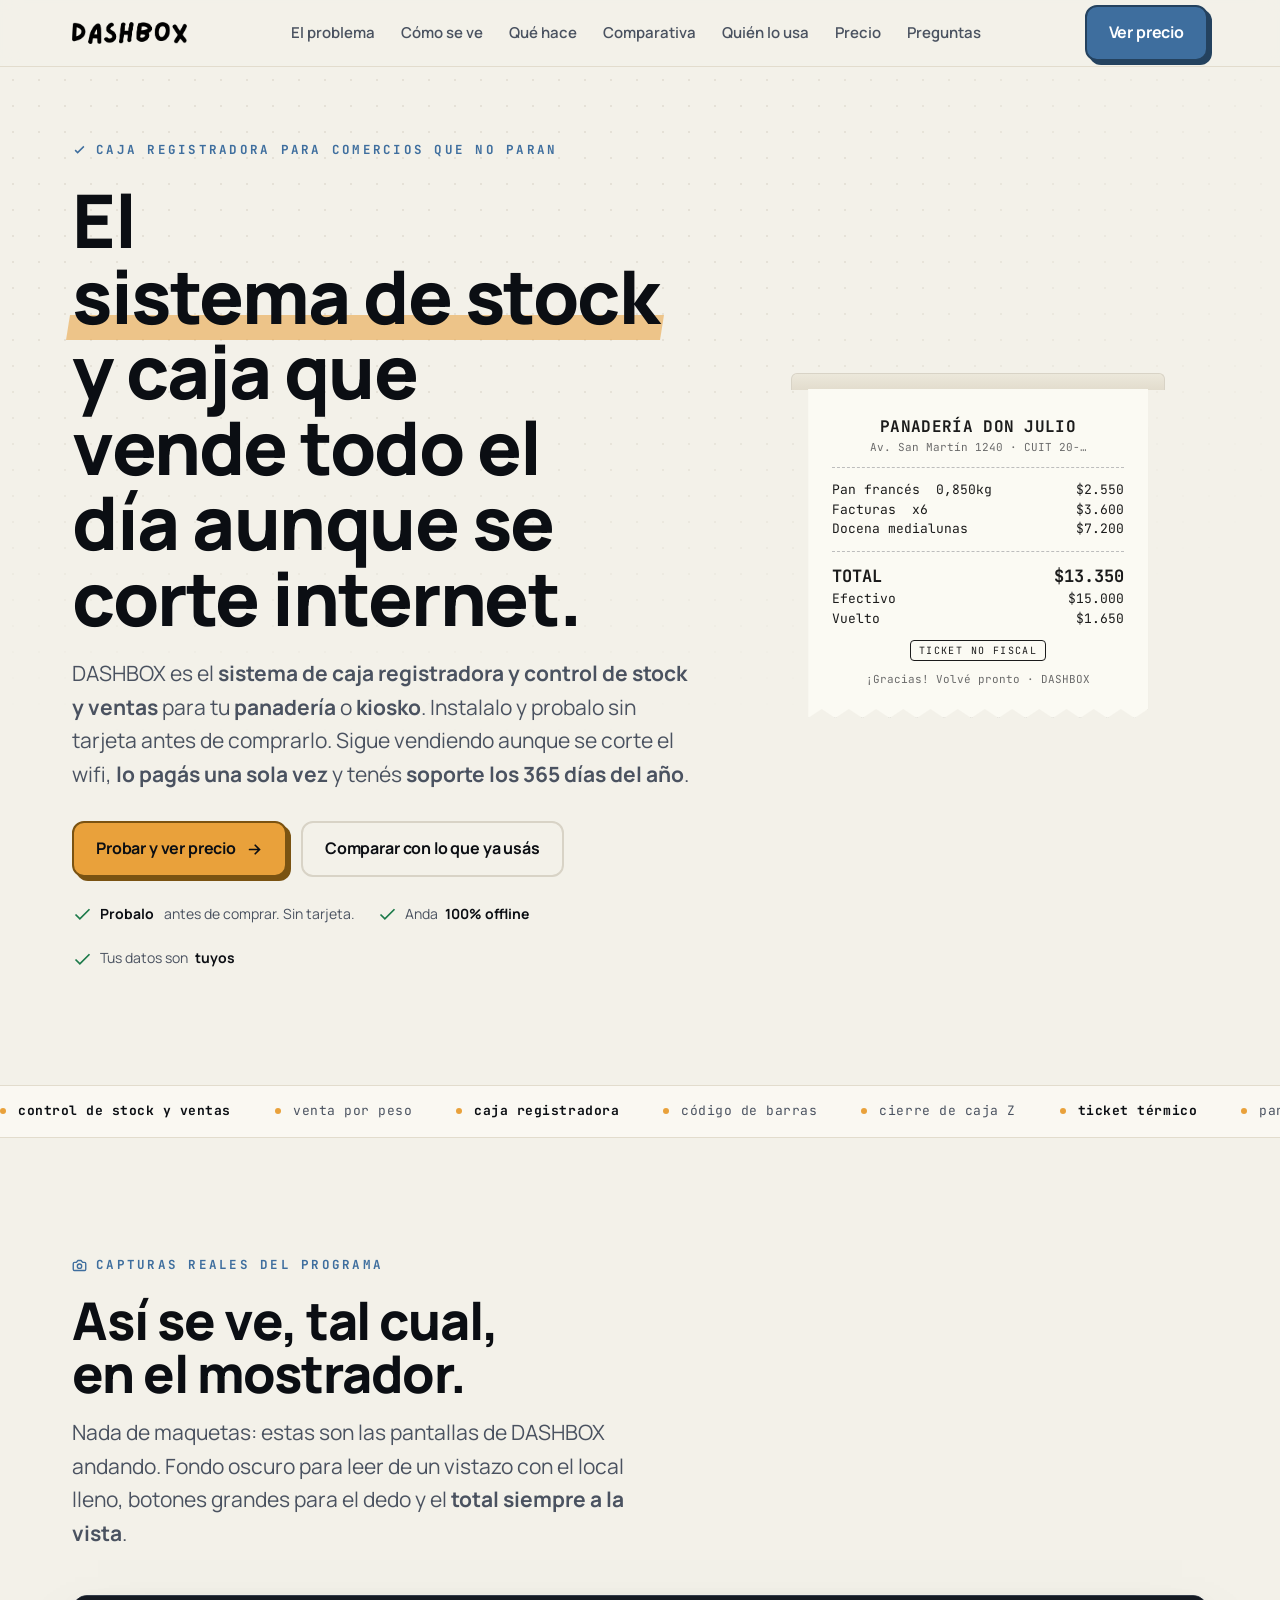
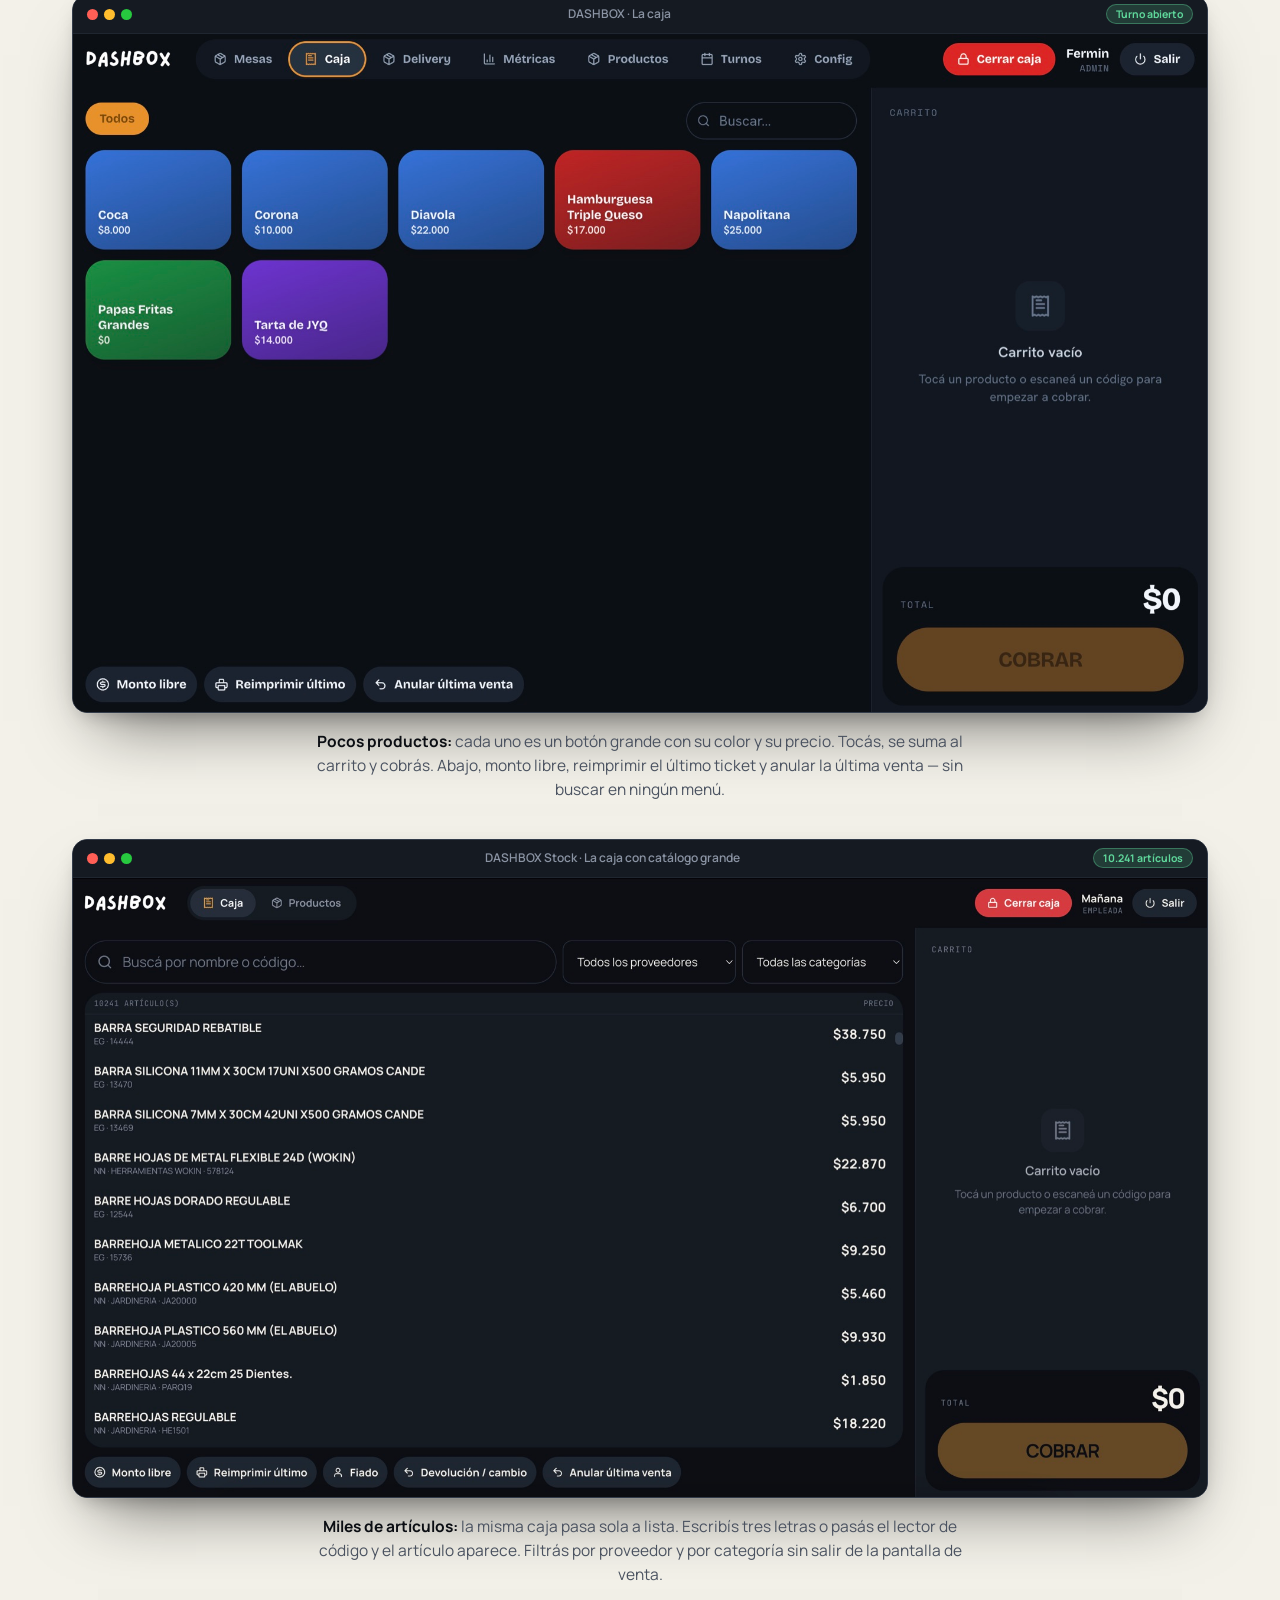
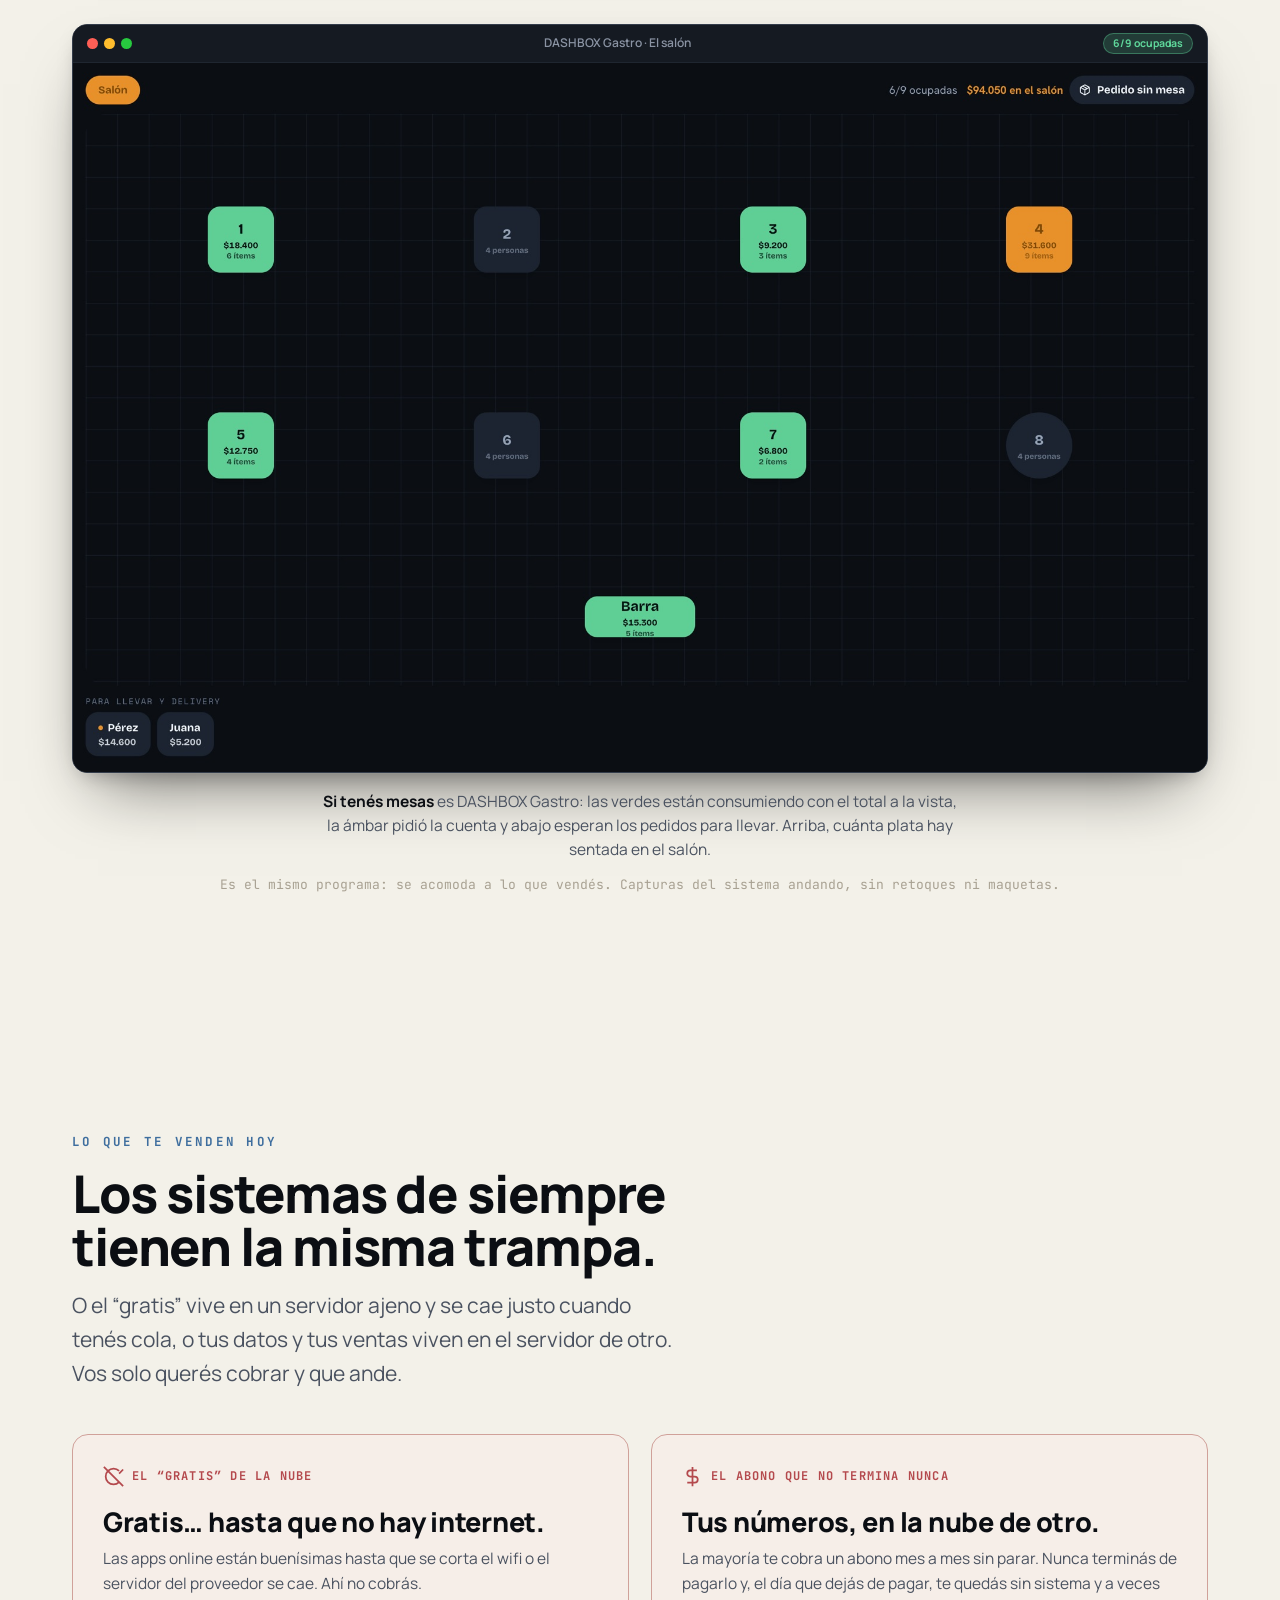
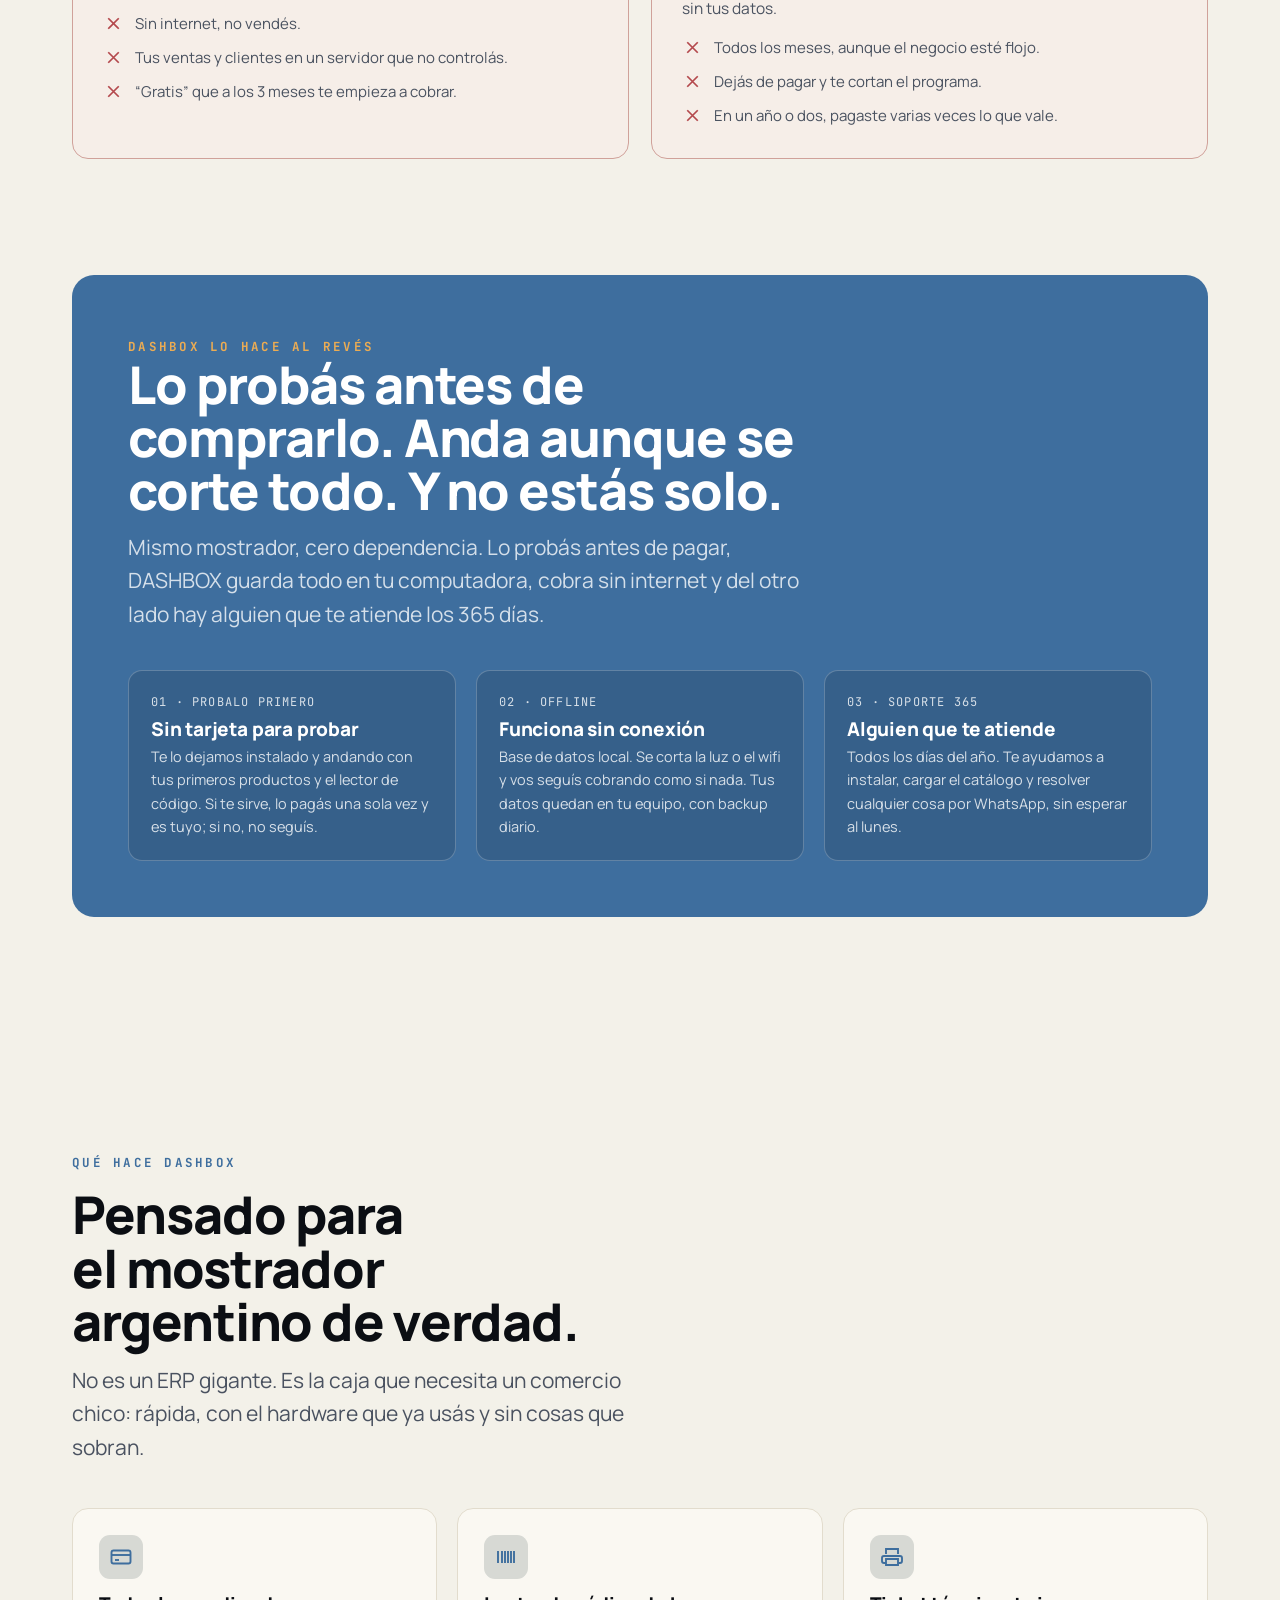
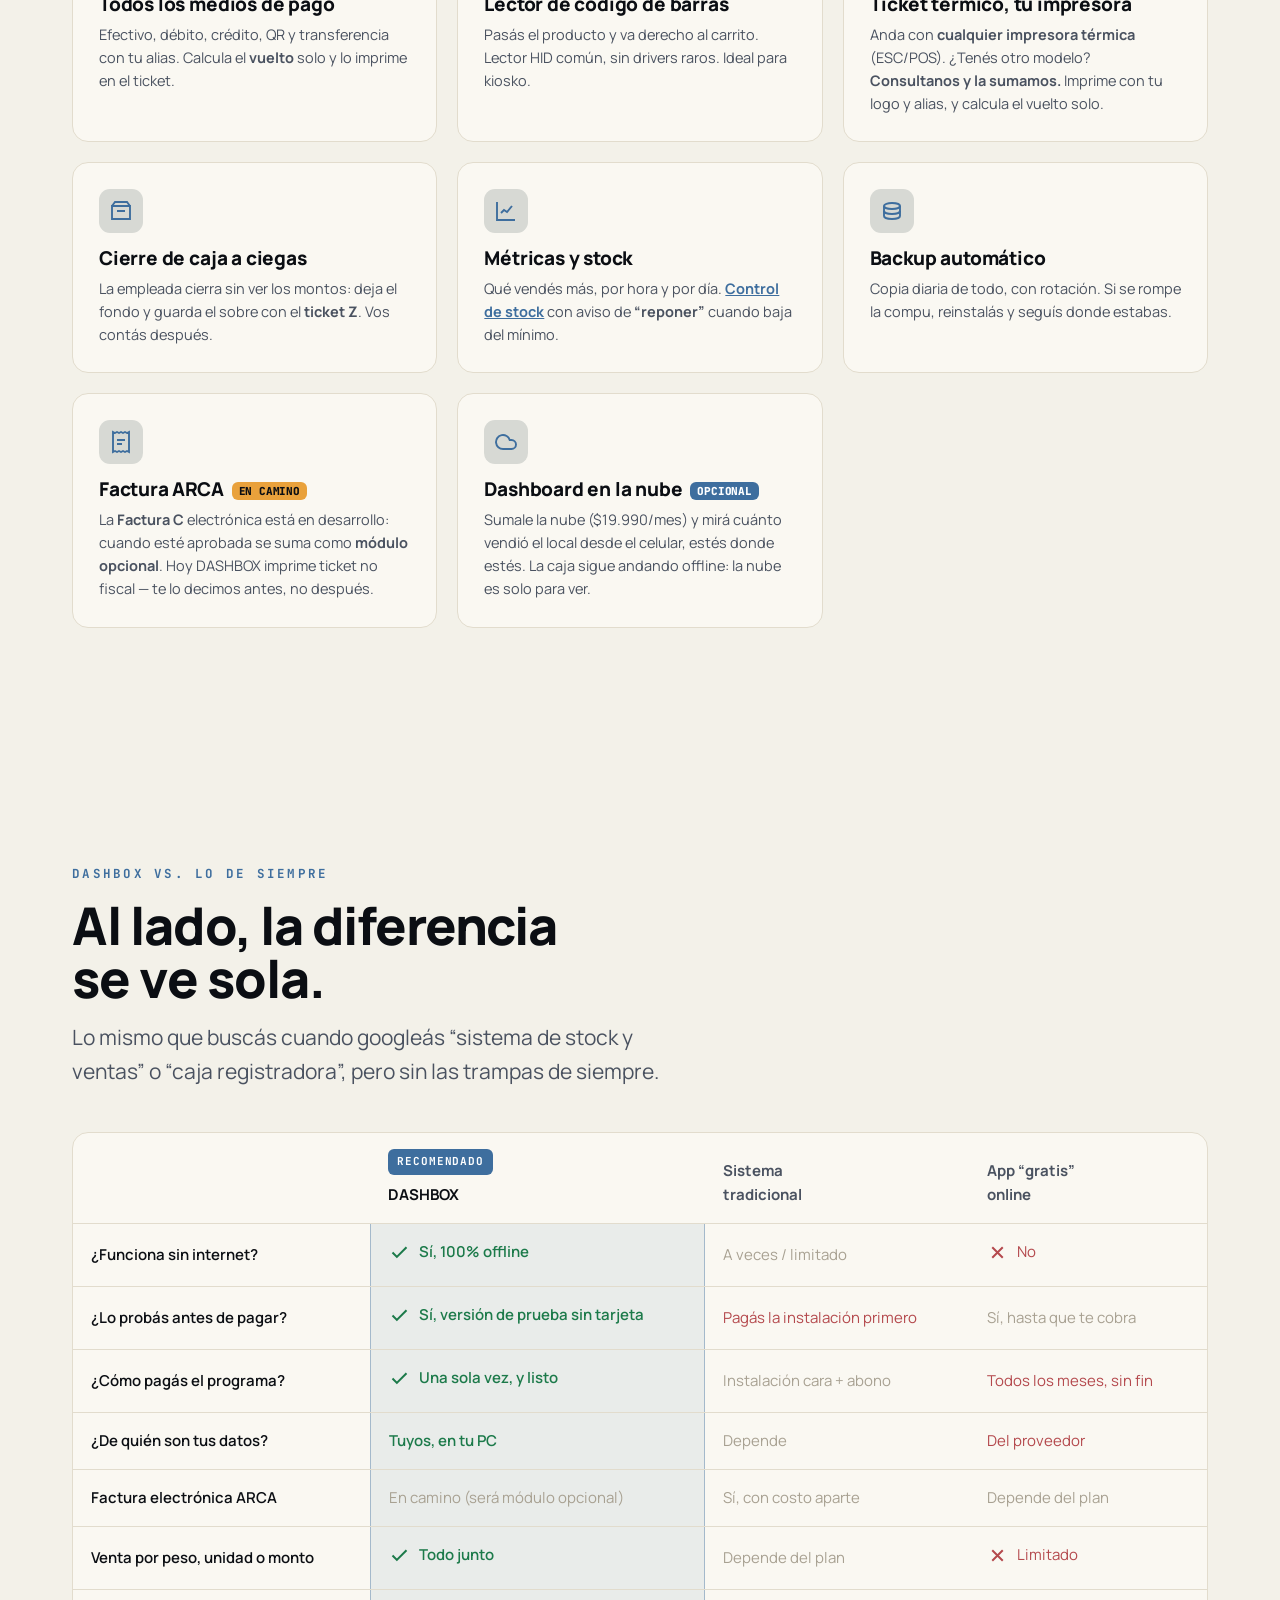
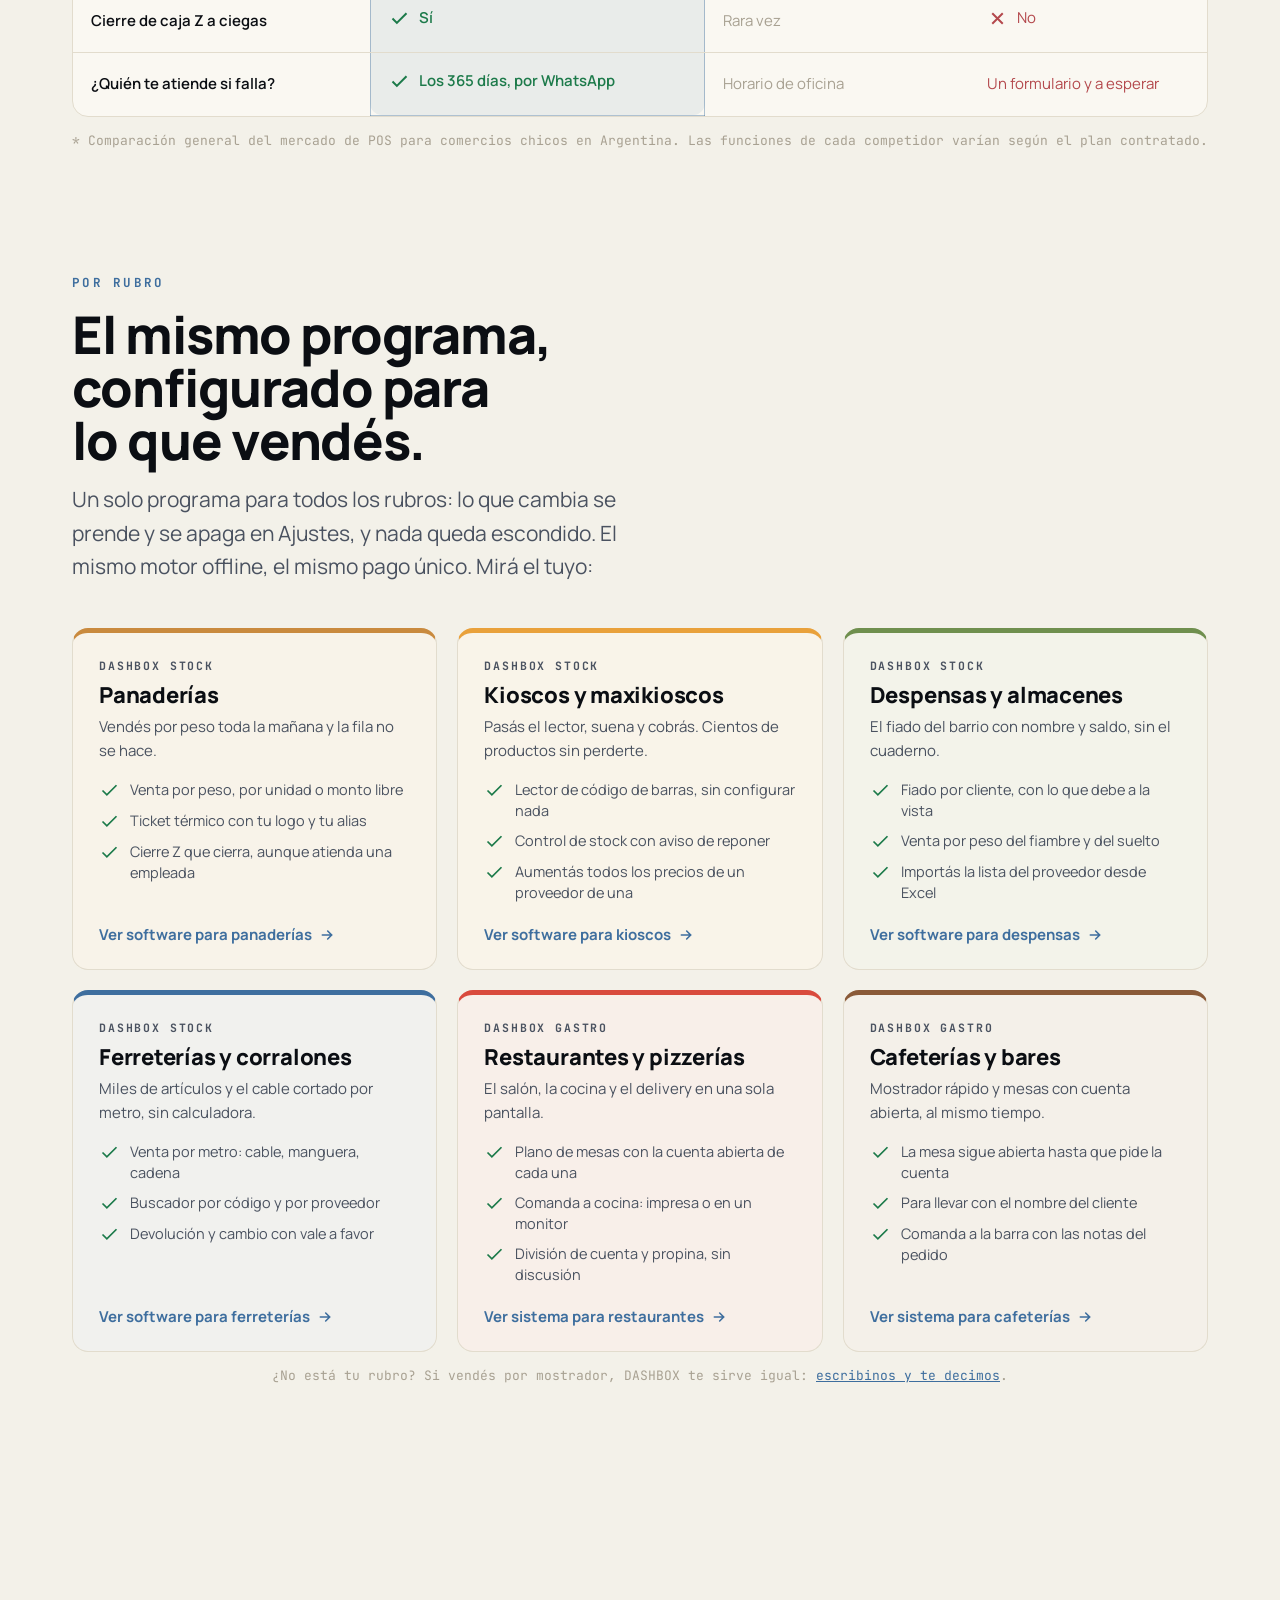
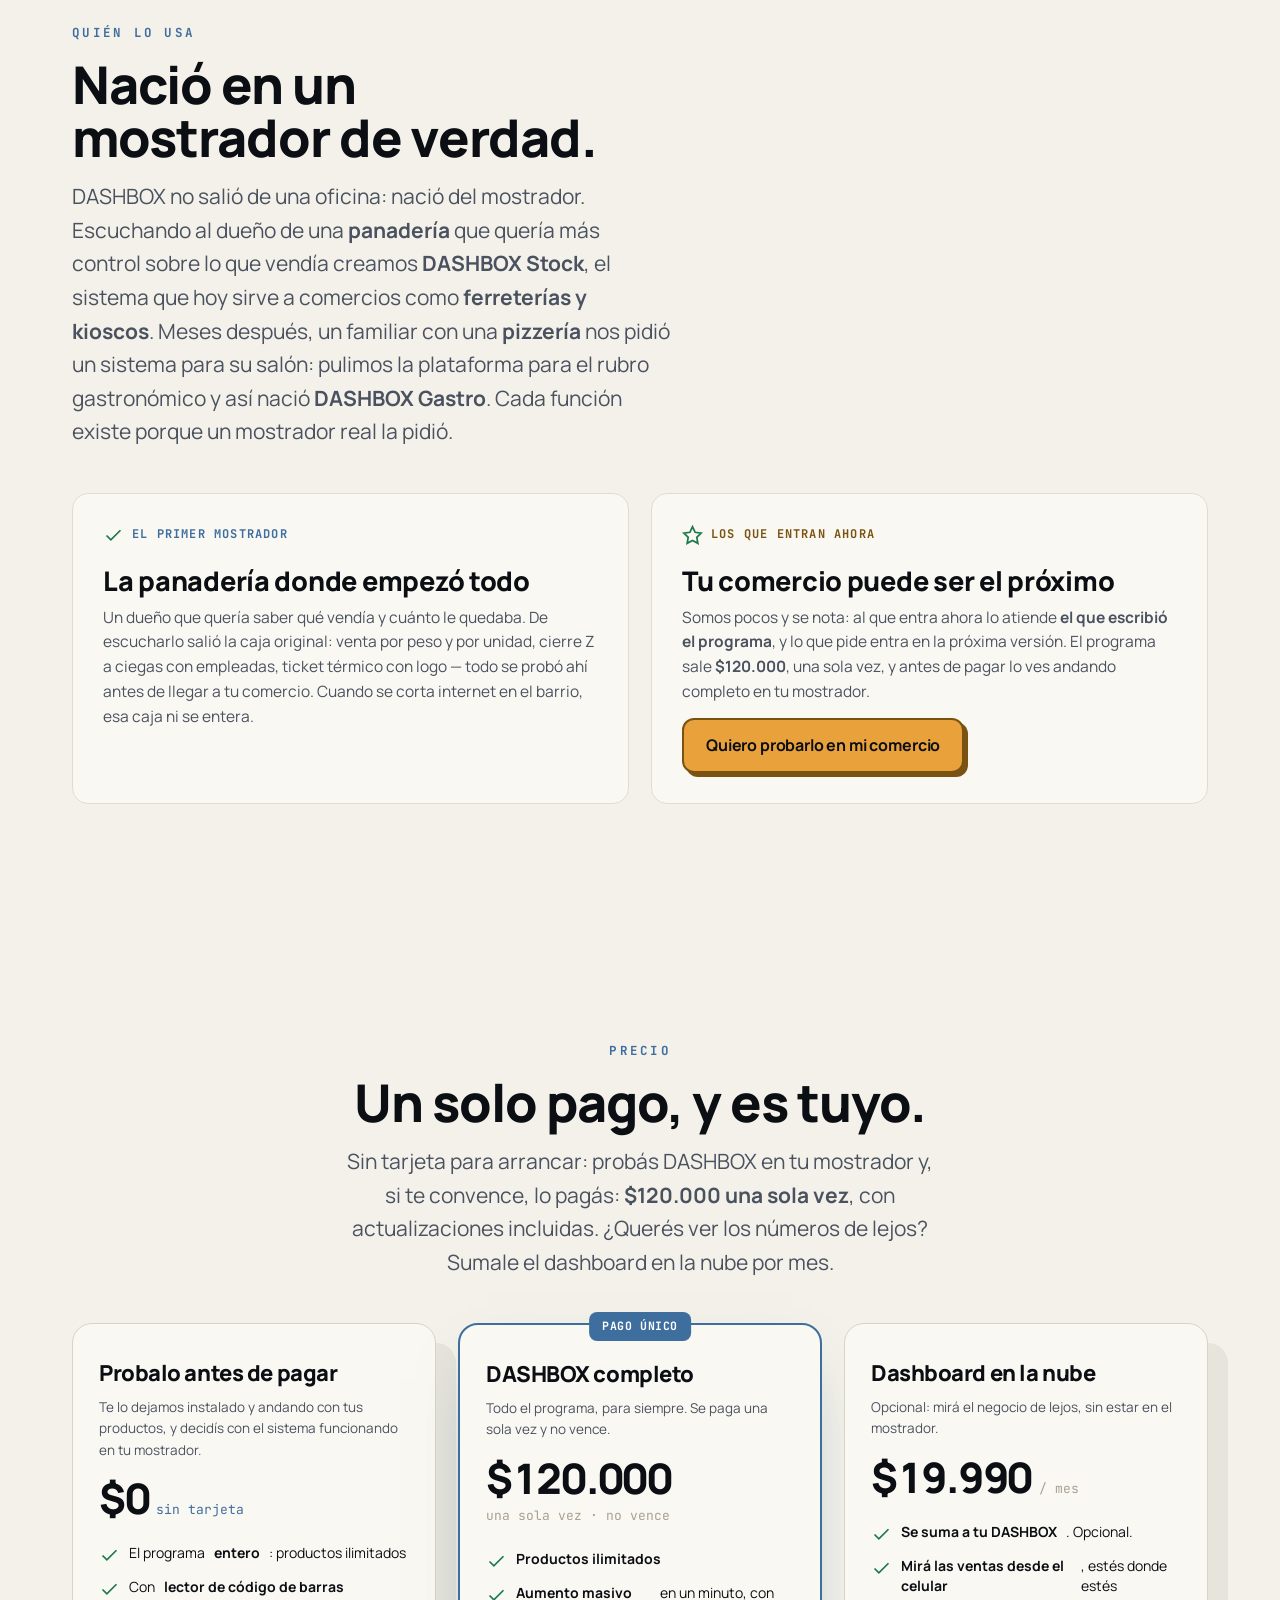
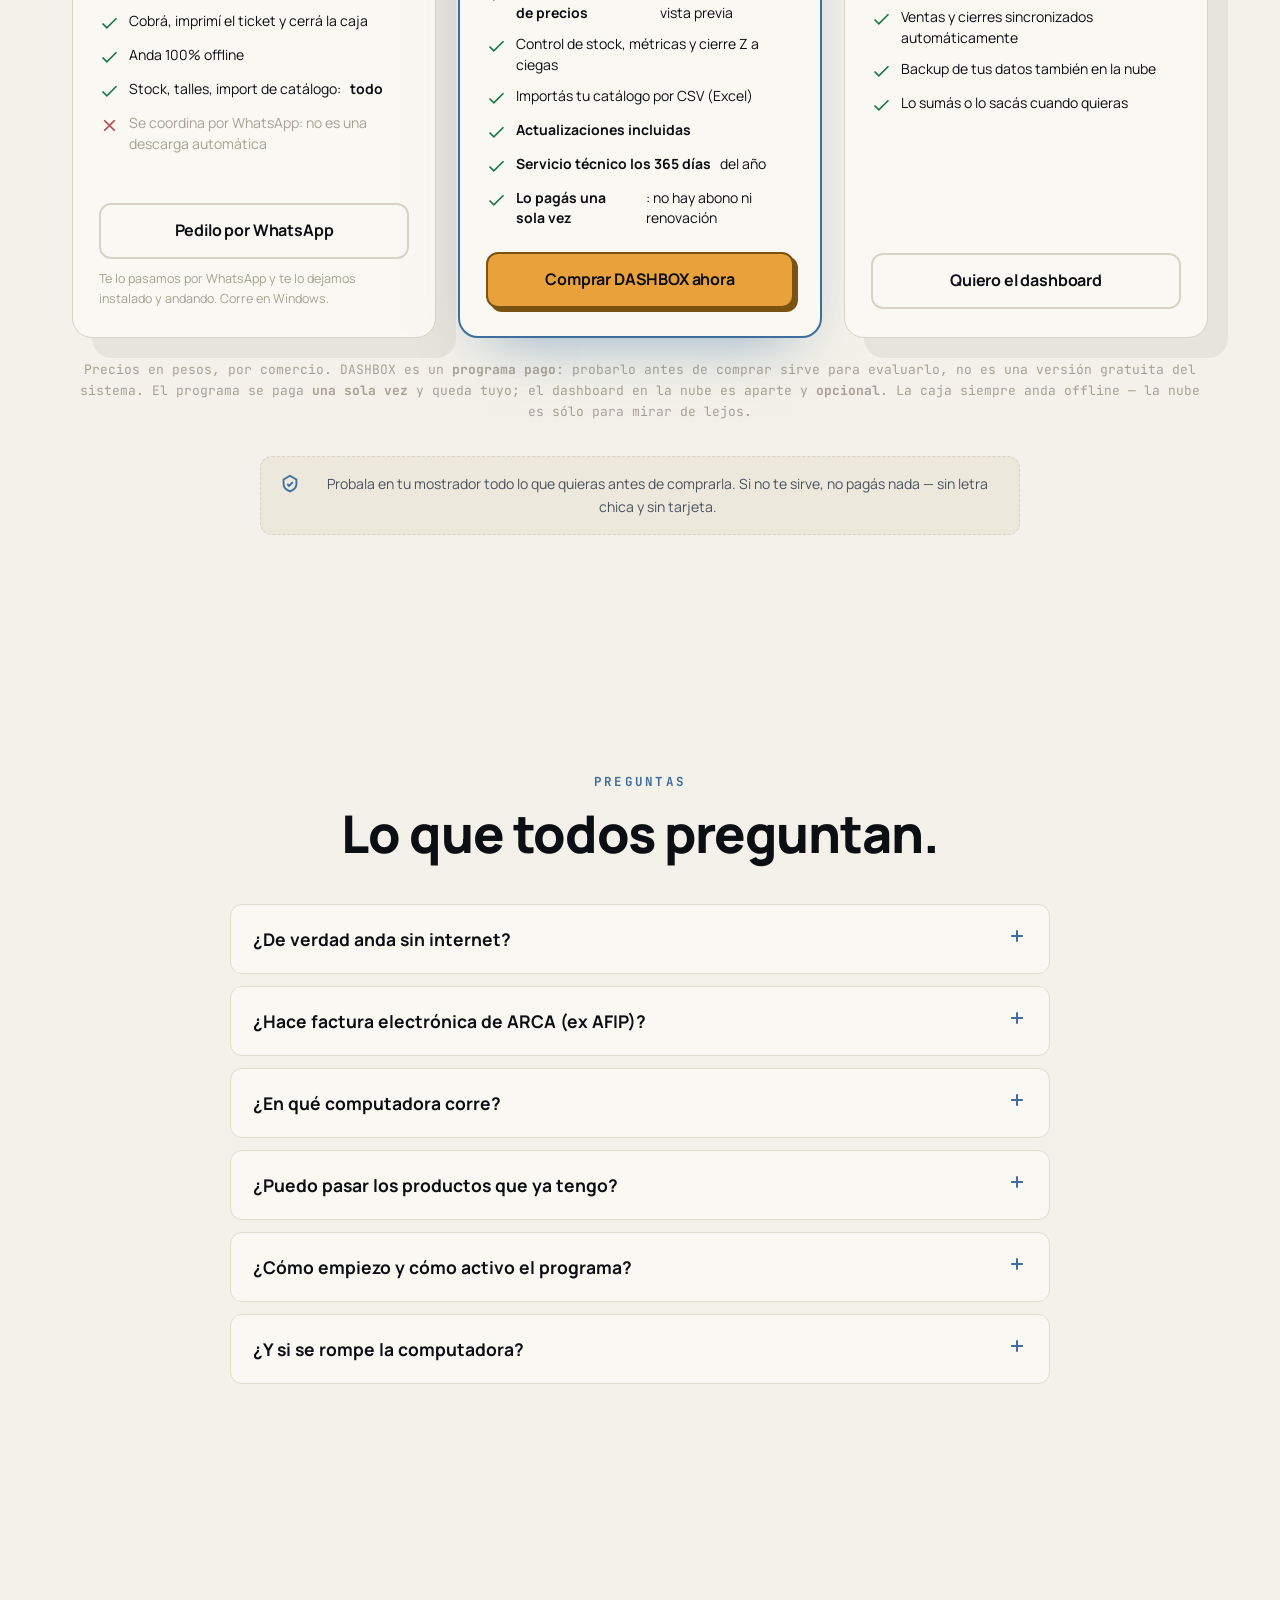
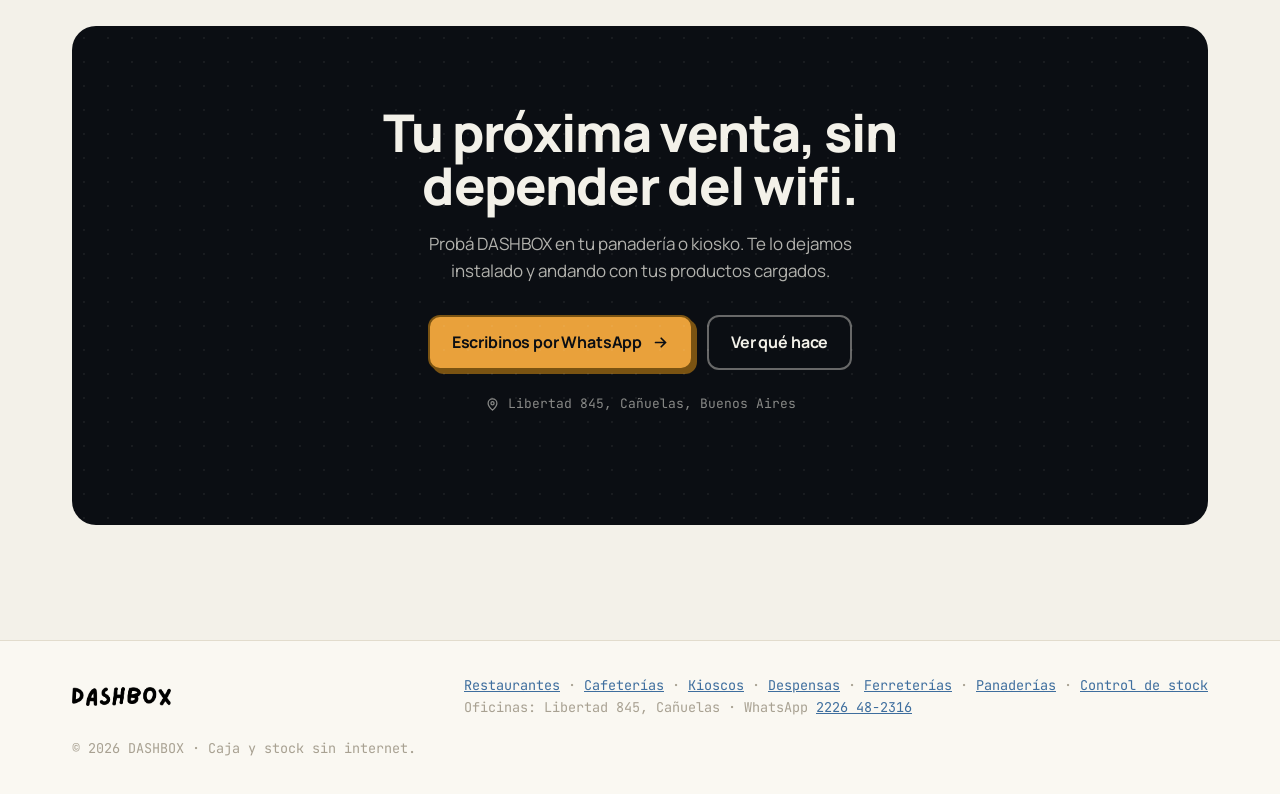
==== commit 46797091: "Pago único de $120.000, sin prueba de 7 días y sin llave El programa dejó de tener licencia (DASHBOX" ====
--- a/index.html
+++ b/index.html
@@ -22,7 +22,7 @@
 </script>
 
 <title>DASHBOX — Sistema de caja, stock y ventas offline | Kiosco y panadería</title>
-<meta name="description" content="DASHBOX es el sistema de caja registradora, control de stock y ventas para kioscos y panaderías. Funciona sin internet y lo probás antes de comprarlo. Se paga una vez al año: $320.000, con actualizaciones y soporte los 365 días. Dashboard en la nube opcional. Pedí tu demo por WhatsApp." />
+<meta name="description" content="DASHBOX es el sistema de caja registradora, control de stock y ventas para kioscos y panaderías. Funciona sin internet y lo probás antes de comprarlo. Se paga una sola vez: $120.000, con actualizaciones y soporte los 365 días. Dashboard en la nube opcional. Pedí tu demo por WhatsApp." />
 <meta name="keywords" content="sistema de caja registradora, control de stock y ventas, software para kiosco, sistema para panadería, caja registradora offline, punto de venta sin internet, POS Argentina, sistema de stock, software de ventas" />
 <meta name="author" content="DASHBOX" />
 <meta name="robots" content="index, follow, max-image-preview:large, max-snippet:-1, max-video-preview:-1" />
@@ -46,7 +46,7 @@
 <meta property="og:site_name" content="DASHBOX" />
 <meta property="og:locale" content="es_AR" />
 <meta property="og:title" content="DASHBOX — Caja, stock y ventas que anda sin internet" />
-<meta property="og:description" content="Sistema de caja registradora y control de stock para kiosco y panadería. Anda offline, se paga una vez al año y lo probás antes de comprar. Soporte los 365 días." />
+<meta property="og:description" content="Sistema de caja registradora y control de stock para kiosco y panadería. Anda offline, se paga una sola vez y lo probás antes de comprar. Soporte los 365 días." />
 <meta property="og:url" content="https://dashbox.com.ar/" />
 <meta property="og:image" content="https://dashbox.com.ar/og.png" />
 <meta property="og:image:width" content="1200" />
@@ -56,7 +56,7 @@
 <!-- Twitter / X -->
 <meta name="twitter:card" content="summary_large_image" />
 <meta name="twitter:title" content="DASHBOX — Caja, stock y ventas que anda sin internet" />
-<meta name="twitter:description" content="Sistema de caja y control de stock para kiosco y panadería. Offline, pago anual, probala antes de comprar." />
+<meta name="twitter:description" content="Sistema de caja y control de stock para kiosco y panadería. Offline, pago único, probala antes de comprar." />
 <meta name="twitter:image" content="https://dashbox.com.ar/og.png" />
 
 <!-- Fuentes: display grotesca con carácter + texto humanista + mono estilo comanda -->
@@ -76,7 +76,7 @@
   "operatingSystem": "Windows",
   "url": "https://dashbox.com.ar/",
   "inLanguage": "es-AR",
-  "description": "Sistema de caja registradora, control de stock y ventas para kioscos y panaderías. Funciona sin internet (offline-first). Es un programa pago: tiene 7 días de prueba con todas las funciones y sin límite de productos y se compra con una suscripción anual de $320.000 (todo el año, con actualizaciones y soporte los 365 días). Dashboard en la nube opcional por mes. Los datos quedan en la computadora del comercio.",
+  "description": "Sistema de caja registradora, control de stock y ventas para kioscos y panaderías. Funciona sin internet (offline-first). Es un programa pago: se ve andando con todas las funciones y sin límite de productos antes de pagar, y se compra con un pago único de $120.000 (es tuyo para siempre, con actualizaciones y soporte los 365 días). Dashboard en la nube opcional por mes. Los datos quedan en la computadora del comercio.",
   "softwareVersion": "1.1",
   "screenshot": "https://dashbox.com.ar/og.png",
   "featureList": [
@@ -94,35 +94,10 @@
   "offers": [
     {
       "@type": "Offer",
-      "name": "DASHBOX completo (suscripción anual)",
-      "price": "320000",
+      "name": "DASHBOX completo (pago único)",
+      "price": "120000",
       "priceCurrency": "ARS",
-      "priceSpecification": {
-        "@type": "UnitPriceSpecification",
-        "price": "320000",
-        "priceCurrency": "ARS",
-        "billingDuration": 1,
-        "billingIncrement": 1,
-        "unitCode": "ANN"
-      },
-      "description": "Un pago al año: todo el programa, con actualizaciones incluidas y servicio técnico los 365 días.",
-      "availability": "https://schema.org/InStock",
-      "url": "https://dashbox.com.ar/#precio"
-    },
-    {
-      "@type": "Offer",
-      "name": "DASHBOX completo (mes a mes)",
-      "price": "35000",
-      "priceCurrency": "ARS",
-      "priceSpecification": {
-        "@type": "UnitPriceSpecification",
-        "price": "35000",
-        "priceCurrency": "ARS",
-        "billingDuration": 1,
-        "billingIncrement": 1,
-        "unitCode": "MON"
-      },
-      "description": "El mismo programa completo, pagado mes a mes en vez del año entero.",
+      "description": "Un pago único: todo el programa, para siempre, con actualizaciones incluidas y servicio técnico los 365 días.",
       "availability": "https://schema.org/InStock",
       "url": "https://dashbox.com.ar/#precio"
     },
@@ -192,12 +167,12 @@
     {
       "@type": "Question",
       "name": "¿Cómo empiezo y cómo activo el programa?",
-      "acceptedAnswer": { "@type": "Answer", "text": "Descargás DASHBOX e instalás: arranca la prueba de 7 días, sin tarjeta, con el programa completo y sin límite de productos para que lo uses en tu mostrador. DASHBOX es un programa pago: pasada la semana hace falta la licencia para seguir. Cuando querés el programa completo, hacés una suscripción anual de $320.000: la app muestra un código de tu equipo, nos lo mandás por WhatsApp y te devolvemos la llave para activarlo por un año, con actualizaciones incluidas. Si además querés el dashboard en la nube, es un abono opcional de $19.990 por mes. La caja siempre funciona offline." }
+      "acceptedAnswer": { "@type": "Answer", "text": "Nos escribís por WhatsApp y coordinamos: te dejamos DASHBOX instalado y andando con tus productos, el lector y la impresora, para que lo uses en tu mostrador antes de decidir. DASHBOX es un programa pago: cuando te convence, son $120.000 una sola vez, con las actualizaciones incluidas. No hay llave que activar ni nada que vencer: instalado, es tuyo. Si además querés el dashboard en la nube, es un abono opcional de $19.990 por mes. La caja siempre funciona offline." }
     },
     {
       "@type": "Question",
       "name": "¿Y si se rompe la computadora?",
-      "acceptedAnswer": { "@type": "Answer", "text": "DASHBOX hace un backup automático diario. Reinstalás en la máquina nueva, restaurás la copia y te reactivamos la licencia para ese equipo. Seguís donde estabas." }
+      "acceptedAnswer": { "@type": "Answer", "text": "DASHBOX hace un backup automático diario. Reinstalás en la máquina nueva, restaurás la copia y y seguís donde estabas." }
     }
   ]
 }
@@ -241,7 +216,7 @@
     <div>
       <span class="eyebrow"><svg width="15" height="15" viewBox="0 0 24 24" fill="none" stroke="currentColor" stroke-width="2.4"><path d="M5 13l4 4L19 7"/></svg>Caja registradora para comercios que no paran</span>
       <h1>El <span class="hl">sistema de stock</span> y caja que vende todo el día aunque se corte internet.</h1>
-      <p class="lead">DASHBOX es el <b>sistema de caja registradora y control de stock y ventas</b> para tu <b>panadería</b> o <b>kiosko</b>. Instalalo y probalo sin tarjeta antes de comprarlo. Sigue vendiendo aunque se corte el wifi, <b>lo pagás una vez al año</b> y tenés <b>soporte los 365 días del año</b>.</p>
+      <p class="lead">DASHBOX es el <b>sistema de caja registradora y control de stock y ventas</b> para tu <b>panadería</b> o <b>kiosko</b>. Instalalo y probalo sin tarjeta antes de comprarlo. Sigue vendiendo aunque se corte el wifi, <b>lo pagás una sola vez</b> y tenés <b>soporte los 365 días del año</b>.</p>
       <div class="cta-row">
         <a class="btn amber" href="#precio">Probar y ver precio
           <svg width="17" height="17" viewBox="0 0 24 24" fill="none" stroke="currentColor" stroke-width="2.4" stroke-linecap="round"><path d="M5 12h14M13 6l6 6-6 6"/></svg></a>
@@ -400,7 +375,7 @@
         <div class="ac">
           <div class="n">01 · PROBALO PRIMERO</div>
           <h3>Sin tarjeta para probar</h3>
-          <p>Descargás la versión de prueba y la usás con tus primeros productos y el lector de código. Si te sirve, lo pagás una vez al año y lo usás todo el año; si no, no seguís.</p>
+          <p>Te lo dejamos instalado y andando con tus primeros productos y el lector de código. Si te sirve, lo pagás una sola vez y es tuyo; si no, no seguís.</p>
         </div>
         <div class="ac">
           <div class="n">02 · OFFLINE</div>
@@ -505,7 +480,7 @@
           </tr>
           <tr>
             <td class="row-h">¿Cómo pagás el programa?</td>
-            <td class="col-us"><span class="cell yes"><svg class="ico" viewBox="0 0 24 24" fill="none" stroke="currentColor" stroke-width="2.3"><path d="M20 6L9 17l-5-5"/></svg>Una vez al año, y listo</span></td>
+            <td class="col-us"><span class="cell yes"><svg class="ico" viewBox="0 0 24 24" fill="none" stroke="currentColor" stroke-width="2.3"><path d="M20 6L9 17l-5-5"/></svg>Una sola vez, y listo</span></td>
             <td><span class="cell meh">Instalación cara + abono</span></td>
             <td><span class="cell no">Todos los meses, sin fin</span></td>
           </tr>
@@ -552,7 +527,7 @@
     <div class="shead reveal">
       <span class="eyebrow">Por rubro</span>
       <h2>El mismo programa, configurado para lo que vendés.</h2>
-      <p class="lead">Elegís tu rubro y DASHBOX prende las funciones que usás y apaga las que no. El mismo motor offline, el mismo pago anual. Elegí el tuyo:</p>
+      <p class="lead">Un solo programa para todos los rubros: lo que cambia se prende y se apaga en Ajustes, y nada queda escondido. El mismo motor offline, el mismo pago único. Mirá el tuyo:</p>
     </div>
 
     <div class="rubros">
@@ -658,7 +633,7 @@
       <div class="card">
         <span class="tag" style="color:var(--amber-ink)"><svg class="ico good" viewBox="0 0 24 24" fill="none" stroke="currentColor" stroke-width="2"><path d="M12 2l3 6.3 6.9 1-5 4.9 1.2 6.8L12 17.8 5.9 21l1.2-6.8-5-4.9 6.9-1z"/></svg>Los que entran ahora</span>
         <h3>Tu comercio puede ser el próximo</h3>
-        <p>Somos pocos y se nota: al que entra ahora lo atiende <b>el que escribió el programa</b>, y lo que pide entra en la próxima versión. La membresía es de <b>$320.000 el año</b> o <b>$35.000 por mes</b>, y antes de pagar lo probás 7 días completo en tu mostrador.</p>
+        <p>Somos pocos y se nota: al que entra ahora lo atiende <b>el que escribió el programa</b>, y lo que pide entra en la próxima versión. El programa sale <b>$120.000</b>, una sola vez, y antes de pagar lo ves andando completo en tu mostrador.</p>
         <a class="btn amber" style="margin-top:14px" href="https://wa.me/5492226482316?text=Hola!%20Quiero%20probar%20DASHBOX%20en%20mi%20comercio" target="_blank" rel="noopener">Quiero probarlo en mi comercio</a>
       </div>
     </div>
@@ -670,42 +645,42 @@
   <div class="wrap">
     <div class="shead reveal" style="text-align:center; margin-inline:auto">
       <span class="eyebrow">Precio</span>
-      <h2>Un pago al año, o mes a mes.</h2>
-      <p class="lead" style="margin-inline:auto">Sin tarjeta para arrancar: probás DASHBOX en tu mostrador y, si te convence, elegís cómo pagarlo: <b>$320.000 el año entero</b> o <b>$35.000 por mes</b>, con actualizaciones incluidas. ¿Querés ver los números de lejos? Sumale el dashboard en la nube por mes.</p>
+      <h2>Un solo pago, y es tuyo.</h2>
+      <p class="lead" style="margin-inline:auto">Sin tarjeta para arrancar: probás DASHBOX en tu mostrador y, si te convence, lo pagás: <b>$120.000 una sola vez</b>, con actualizaciones incluidas. ¿Querés ver los números de lejos? Sumale el dashboard en la nube por mes.</p>
     </div>
 
     <div class="tiers reveal">
       <!-- VERSIÓN DE PRUEBA -->
       <div class="tier">
-        <div class="tname">Prueba de 7 días</div>
-        <div class="tdesc">El programa entero, sin límites, para usarlo una semana en tu mostrador.</div>
+        <div class="tname">Probalo antes de pagar</div>
+        <div class="tdesc">Te lo dejamos instalado y andando con tus productos, y decidís con el sistema funcionando en tu mostrador.</div>
         <div class="price">
           <span class="n tnum">$0</span>
-          <span class="freetag">7 días, sin tarjeta</span>
-        </div>
-        <ul>
-          <li><svg class="ico good" viewBox="0 0 24 24" fill="none" stroke="currentColor" stroke-width="2"><path d="M20 6L9 17l-5-5"/></svg><b>7 días</b> con todo: productos ilimitados</li>
+          <span class="freetag">sin tarjeta</span>
+        </div>
+        <ul>
+          <li><svg class="ico good" viewBox="0 0 24 24" fill="none" stroke="currentColor" stroke-width="2"><path d="M20 6L9 17l-5-5"/></svg>El programa <b>entero</b>: productos ilimitados</li>
           <li><svg class="ico good" viewBox="0 0 24 24" fill="none" stroke="currentColor" stroke-width="2"><path d="M20 6L9 17l-5-5"/></svg>Con <b>lector de código de barras</b></li>
           <li><svg class="ico good" viewBox="0 0 24 24" fill="none" stroke="currentColor" stroke-width="2"><path d="M20 6L9 17l-5-5"/></svg>Cobrá, imprimí el ticket y cerrá la caja</li>
           <li><svg class="ico good" viewBox="0 0 24 24" fill="none" stroke="currentColor" stroke-width="2"><path d="M20 6L9 17l-5-5"/></svg>Anda 100% offline</li>
           <li><svg class="ico good" viewBox="0 0 24 24" fill="none" stroke="currentColor" stroke-width="2"><path d="M20 6L9 17l-5-5"/></svg>Stock, talles, import de catálogo: <b>todo</b></li>
-          <li class="off"><svg class="ico bad" viewBox="0 0 24 24" fill="none" stroke="currentColor" stroke-width="2"><path d="M18 6L6 18M6 6l12 12"/></svg>A los 7 días, comprás el programa para seguir</li>
-        </ul>
-        <a class="btn ghost" href="/descargar">Descargar la versión de prueba</a>
-        <p style="margin:10px 0 0; font-size:12.5px; color:var(--ink-faint)">Instalador para Windows (~82 MB). Si Windows avisa que el programa es nuevo: «Más información» → «Ejecutar de todas formas».</p>
-      </div>
-
-      <!-- PROGRAMA (pago anual) -->
+          <li class="off"><svg class="ico bad" viewBox="0 0 24 24" fill="none" stroke="currentColor" stroke-width="2"><path d="M18 6L6 18M6 6l12 12"/></svg>Se coordina por WhatsApp: no es una descarga automática</li>
+        </ul>
+        <a class="btn ghost" href="/comprar">Pedilo por WhatsApp</a>
+        <p style="margin:10px 0 0; font-size:12.5px; color:var(--ink-faint)">Te lo pasamos por WhatsApp y te lo dejamos instalado y andando. Corre en Windows.</p>
+      </div>
+
+      <!-- PROGRAMA (pago único) -->
       <div class="tier hot">
-        <span class="flag">MEMBRESÍA</span>
+        <span class="flag">PAGO ÚNICO</span>
         <div class="tname">DASHBOX completo</div>
-        <div class="tdesc">Todo el programa, todo el año. Lo pagás una vez al año.</div>
+        <div class="tdesc">Todo el programa, para siempre. Se paga una sola vez y no vence.</div>
         <div class="price">
           
-          <span class="n tnum">$320.000</span>
-          <span class="per">por año · o $35.000 por mes</span>
-        </div>
-        <p style="margin:2px 0 0; font-size:12.5px; color:var(--ink-faint)">Pagando el año entero te ahorrás $100.000 contra los doce meses sueltos.</p>
+          <span class="n tnum">$120.000</span>
+          <span class="per">una sola vez · no vence</span>
+        </div>
+        
         <ul>
           <li><svg class="ico good" viewBox="0 0 24 24" fill="none" stroke="currentColor" stroke-width="2"><path d="M20 6L9 17l-5-5"/></svg><b>Productos ilimitados</b></li>
           <li><svg class="ico good" viewBox="0 0 24 24" fill="none" stroke="currentColor" stroke-width="2"><path d="M20 6L9 17l-5-5"/></svg><b>Aumento masivo de precios</b> en un minuto, con vista previa</li>
@@ -713,7 +688,7 @@
           <li><svg class="ico good" viewBox="0 0 24 24" fill="none" stroke="currentColor" stroke-width="2"><path d="M20 6L9 17l-5-5"/></svg>Importás tu catálogo por CSV (Excel)</li>
           <li><svg class="ico good" viewBox="0 0 24 24" fill="none" stroke="currentColor" stroke-width="2"><path d="M20 6L9 17l-5-5"/></svg><b>Actualizaciones incluidas</b></li>
           <li><svg class="ico good" viewBox="0 0 24 24" fill="none" stroke="currentColor" stroke-width="2"><path d="M20 6L9 17l-5-5"/></svg><b>Servicio técnico los 365 días</b> del año</li>
-          <li><svg class="ico good" viewBox="0 0 24 24" fill="none" stroke="currentColor" stroke-width="2"><path d="M20 6L9 17l-5-5"/></svg><b>Elegís cómo pagarlo</b>: el año entero, o mes a mes</li>
+          <li><svg class="ico good" viewBox="0 0 24 24" fill="none" stroke="currentColor" stroke-width="2"><path d="M20 6L9 17l-5-5"/></svg><b>Lo pagás una sola vez</b>: no hay abono ni renovación</li>
         </ul>
         <a class="btn amber" href="/comprar">Comprar DASHBOX ahora</a>
       </div>
@@ -727,7 +702,7 @@
           <span class="per">/ mes</span>
         </div>
         <ul>
-          <li><svg class="ico good" viewBox="0 0 24 24" fill="none" stroke="currentColor" stroke-width="2"><path d="M20 6L9 17l-5-5"/></svg><b>Se suma a tu DASHBOX</b> (pago anual). Opcional.</li>
+          <li><svg class="ico good" viewBox="0 0 24 24" fill="none" stroke="currentColor" stroke-width="2"><path d="M20 6L9 17l-5-5"/></svg><b>Se suma a tu DASHBOX</b>. Opcional.</li>
           <li><svg class="ico good" viewBox="0 0 24 24" fill="none" stroke="currentColor" stroke-width="2"><path d="M20 6L9 17l-5-5"/></svg><b>Mirá las ventas desde el celular</b>, estés donde estés</li>
           <li><svg class="ico good" viewBox="0 0 24 24" fill="none" stroke="currentColor" stroke-width="2"><path d="M20 6L9 17l-5-5"/></svg>Ventas y cierres sincronizados automáticamente</li>
           <li><svg class="ico good" viewBox="0 0 24 24" fill="none" stroke="currentColor" stroke-width="2"><path d="M20 6L9 17l-5-5"/></svg>Backup de tus datos también en la nube</li>
@@ -737,7 +712,7 @@
       </div>
     </div>
 
-    <p class="tiers-note">Precios en pesos, por comercio. DASHBOX es un <b>programa pago</b>: la versión de prueba sirve para evaluarlo, no es una versión gratuita del sistema completo. El programa se paga <b>una vez al año</b> y lo usás todo el año; el dashboard en la nube es aparte y <b>opcional</b>. La caja siempre anda offline — la nube es sólo para mirar de lejos.</p>
+    <p class="tiers-note">Precios en pesos, por comercio. DASHBOX es un <b>programa pago</b>: probarlo antes de comprar sirve para evaluarlo, no es una versión gratuita del sistema. El programa se paga <b>una sola vez</b> y queda tuyo; el dashboard en la nube es aparte y <b>opcional</b>. La caja siempre anda offline — la nube es sólo para mirar de lejos.</p>
 
     <div class="price-wrap" style="margin-top:34px; grid-template-columns:1fr">
       <div class="price-aside reveal" style="max-width:760px; margin-inline:auto; text-align:center">
@@ -776,11 +751,11 @@
       </details>
       <details>
         <summary>¿Cómo empiezo y cómo activo el programa?<span class="chev"><svg width="20" height="20" viewBox="0 0 24 24" fill="none" stroke="currentColor" stroke-width="2.4"><path d="M12 5v14M5 12h14"/></svg></span></summary>
-        <div class="a">Instalás DASHBOX y arranca en <b>modo prueba, sin tarjeta</b>: con <b>todo el programa</b> funcionando —stock, talles, import de catálogo— durante <b>7 días</b> y sin límite de productos. DASHBOX es un programa pago: pasada esa semana hace falta la licencia para seguir. Cuando querés el programa completo, hacés <b>una suscripción anual de $320.000</b>: la app te muestra un <b>código de tu equipo</b>, nos lo pasás por WhatsApp y te devolvemos la llave para activarlo <b>por un año</b>, con actualizaciones incluidas. Si además querés ver los números de lejos, sumás el <b>dashboard en la nube</b> por $19.990/mes (opcional). La caja siempre anda offline.</div>
+        <div class="a">Te dejamos DASHBOX instalado y andando, <b>sin tarjeta</b>: con <b>todo el programa</b> funcionando —stock, talles, import de catálogo— y sin límite de productos. DASHBOX es un programa pago: cuando te convence, son <b>$120.000 una sola vez</b>, con actualizaciones incluidas. <b>No hay llave que activar ni nada que vencer</b>: instalado, es tuyo. Si además querés ver los números de lejos, sumás el <b>dashboard en la nube</b> por $19.990/mes (opcional). La caja siempre anda offline.</div>
       </details>
       <details>
         <summary>¿Y si se rompe la computadora?<span class="chev"><svg width="20" height="20" viewBox="0 0 24 24" fill="none" stroke="currentColor" stroke-width="2.4"><path d="M12 5v14M5 12h14"/></svg></span></summary>
-        <div class="a">DASHBOX hace un <b>backup automático diario</b>. Reinstalás en la máquina nueva, restaurás la copia y te reactivamos la licencia para ese equipo. Seguís donde estabas.</div>
+        <div class="a">DASHBOX hace un <b>backup automático diario</b>. Reinstalás en la máquina nueva, restaurás la copia y y seguís donde estabas.</div>
       </details>
     </div>
   </div>
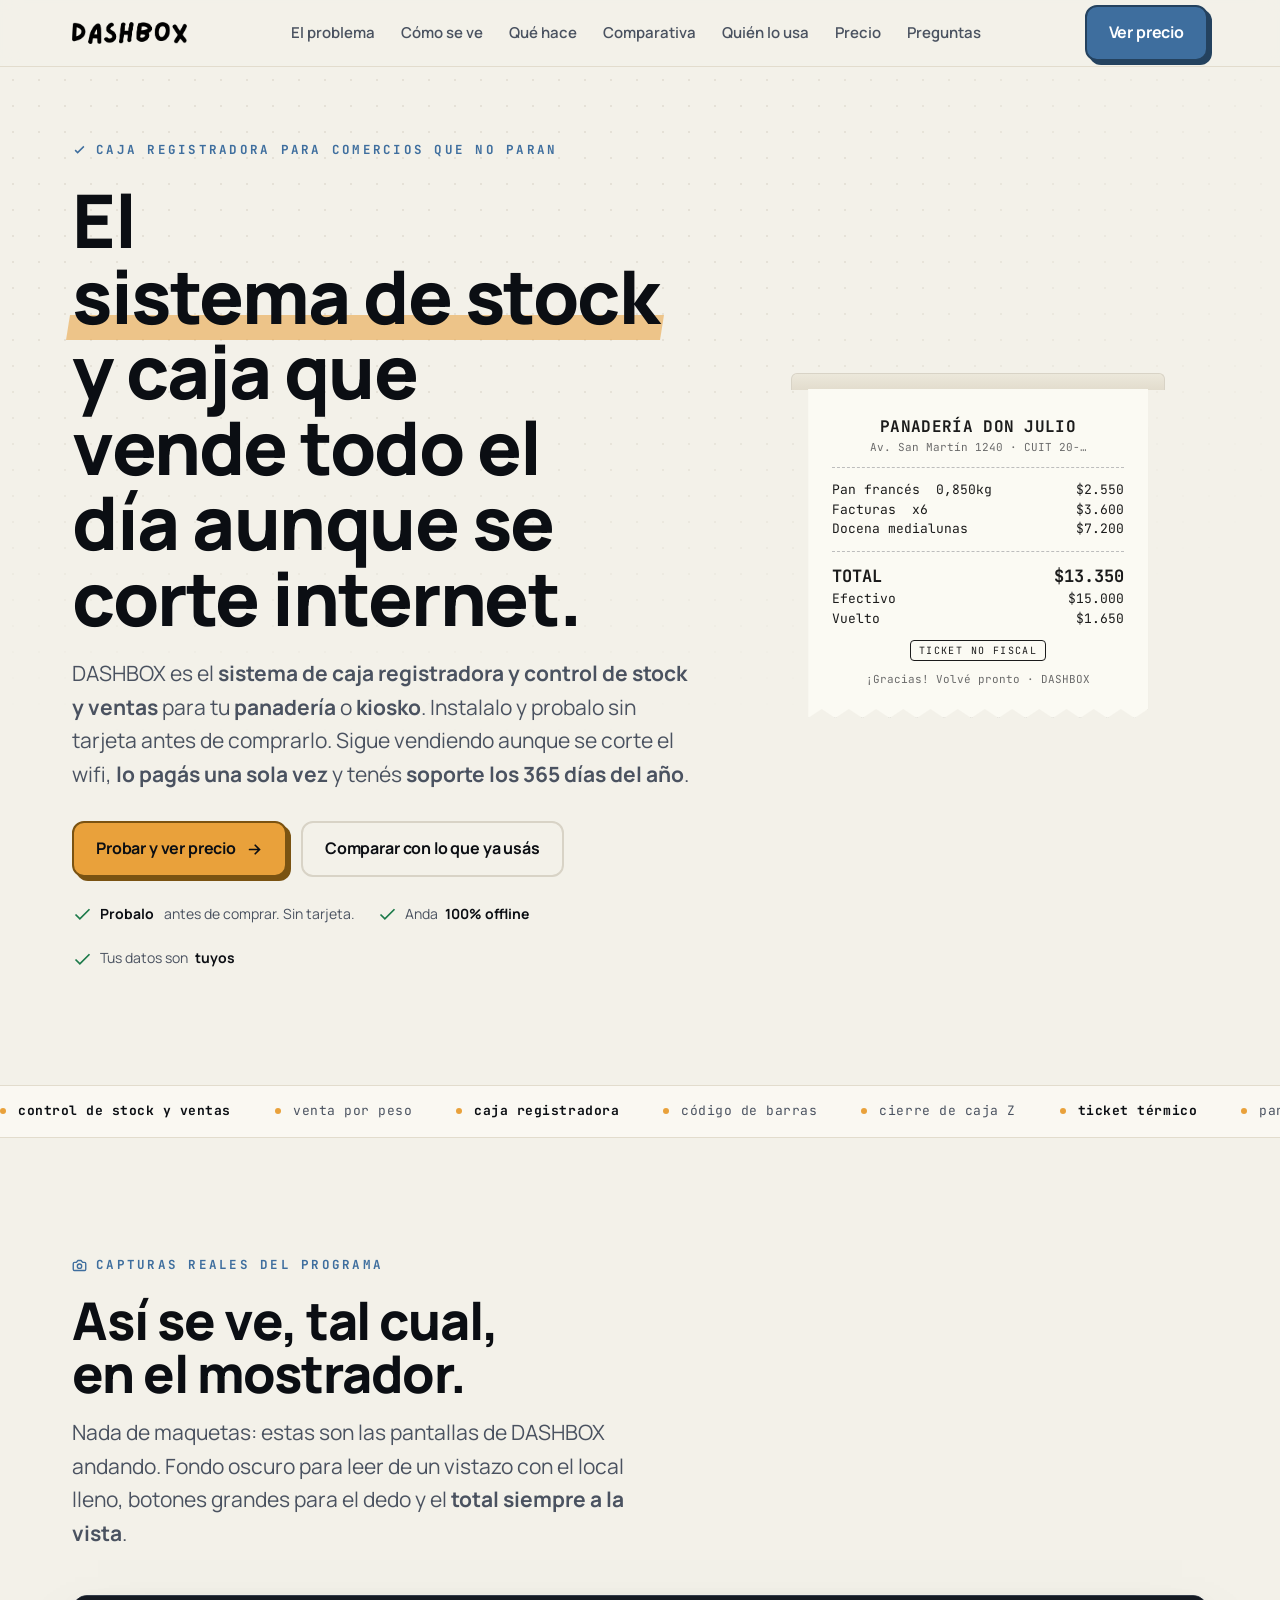
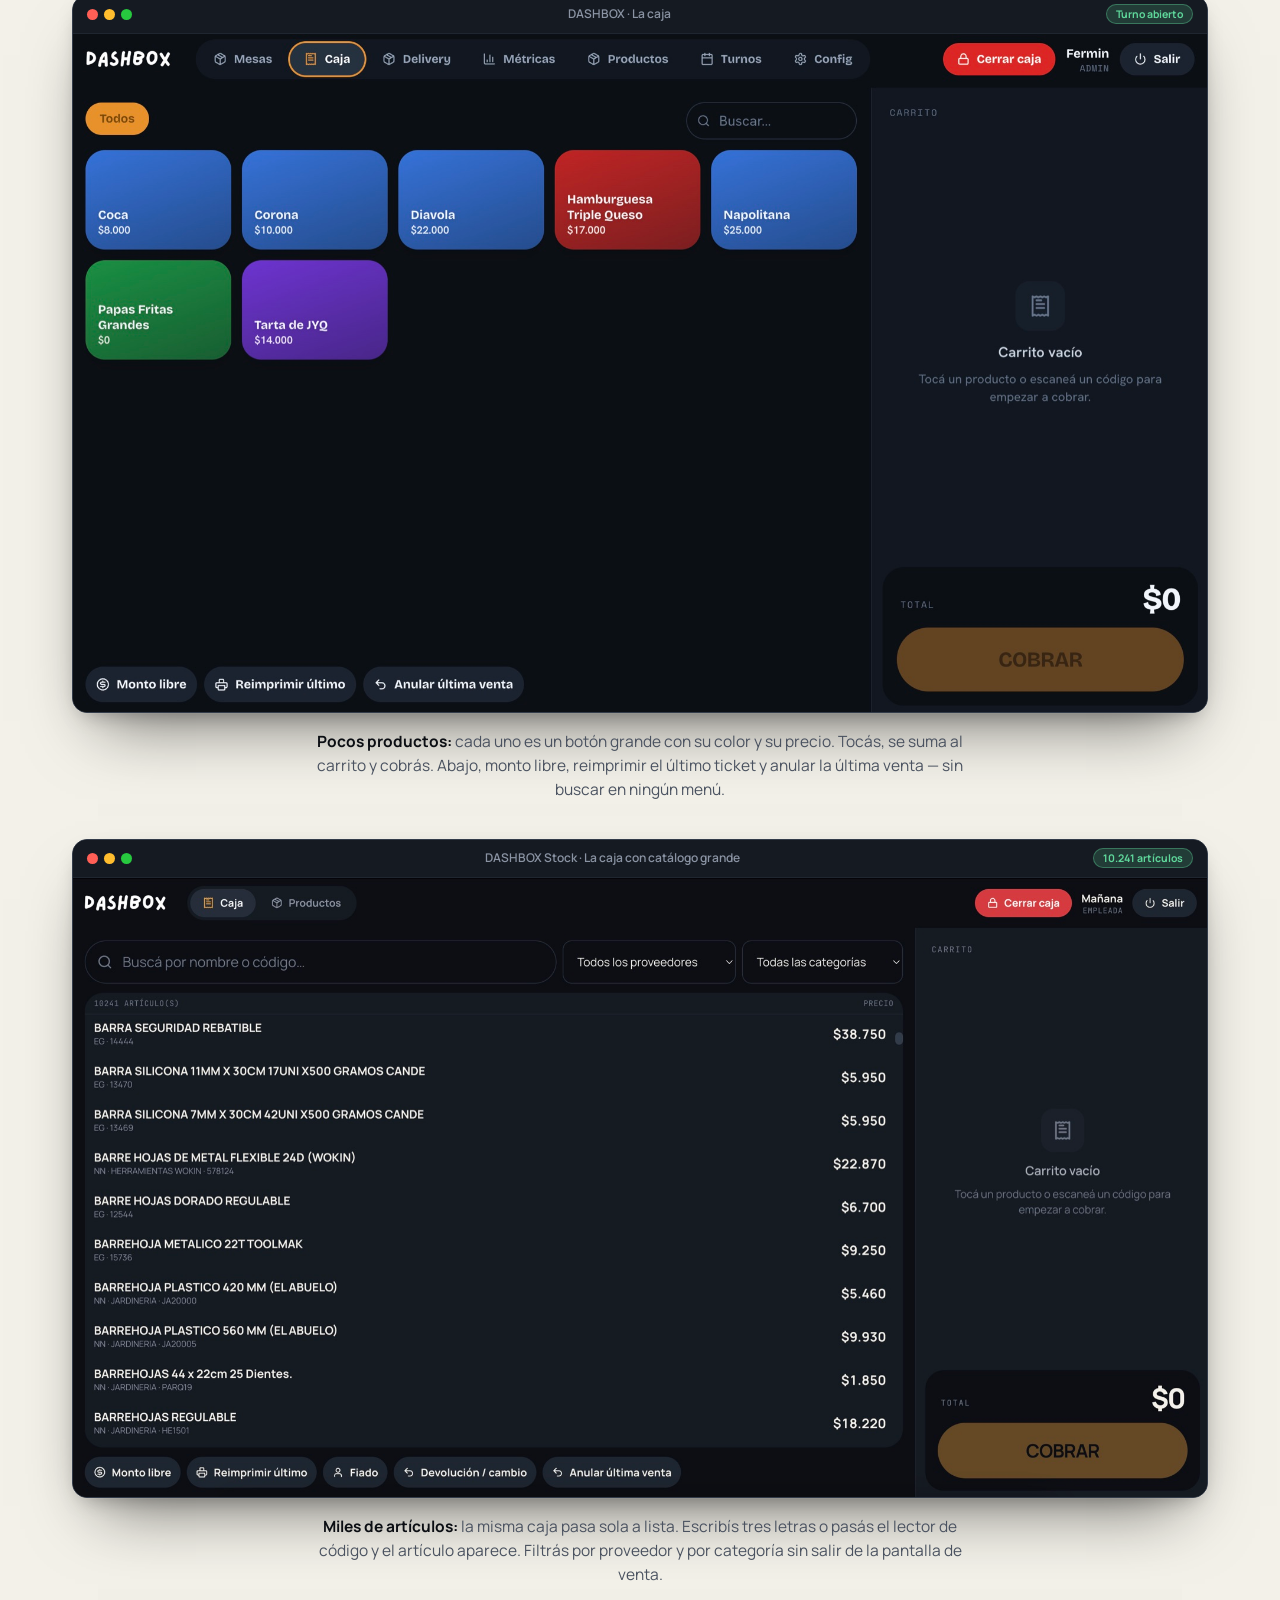
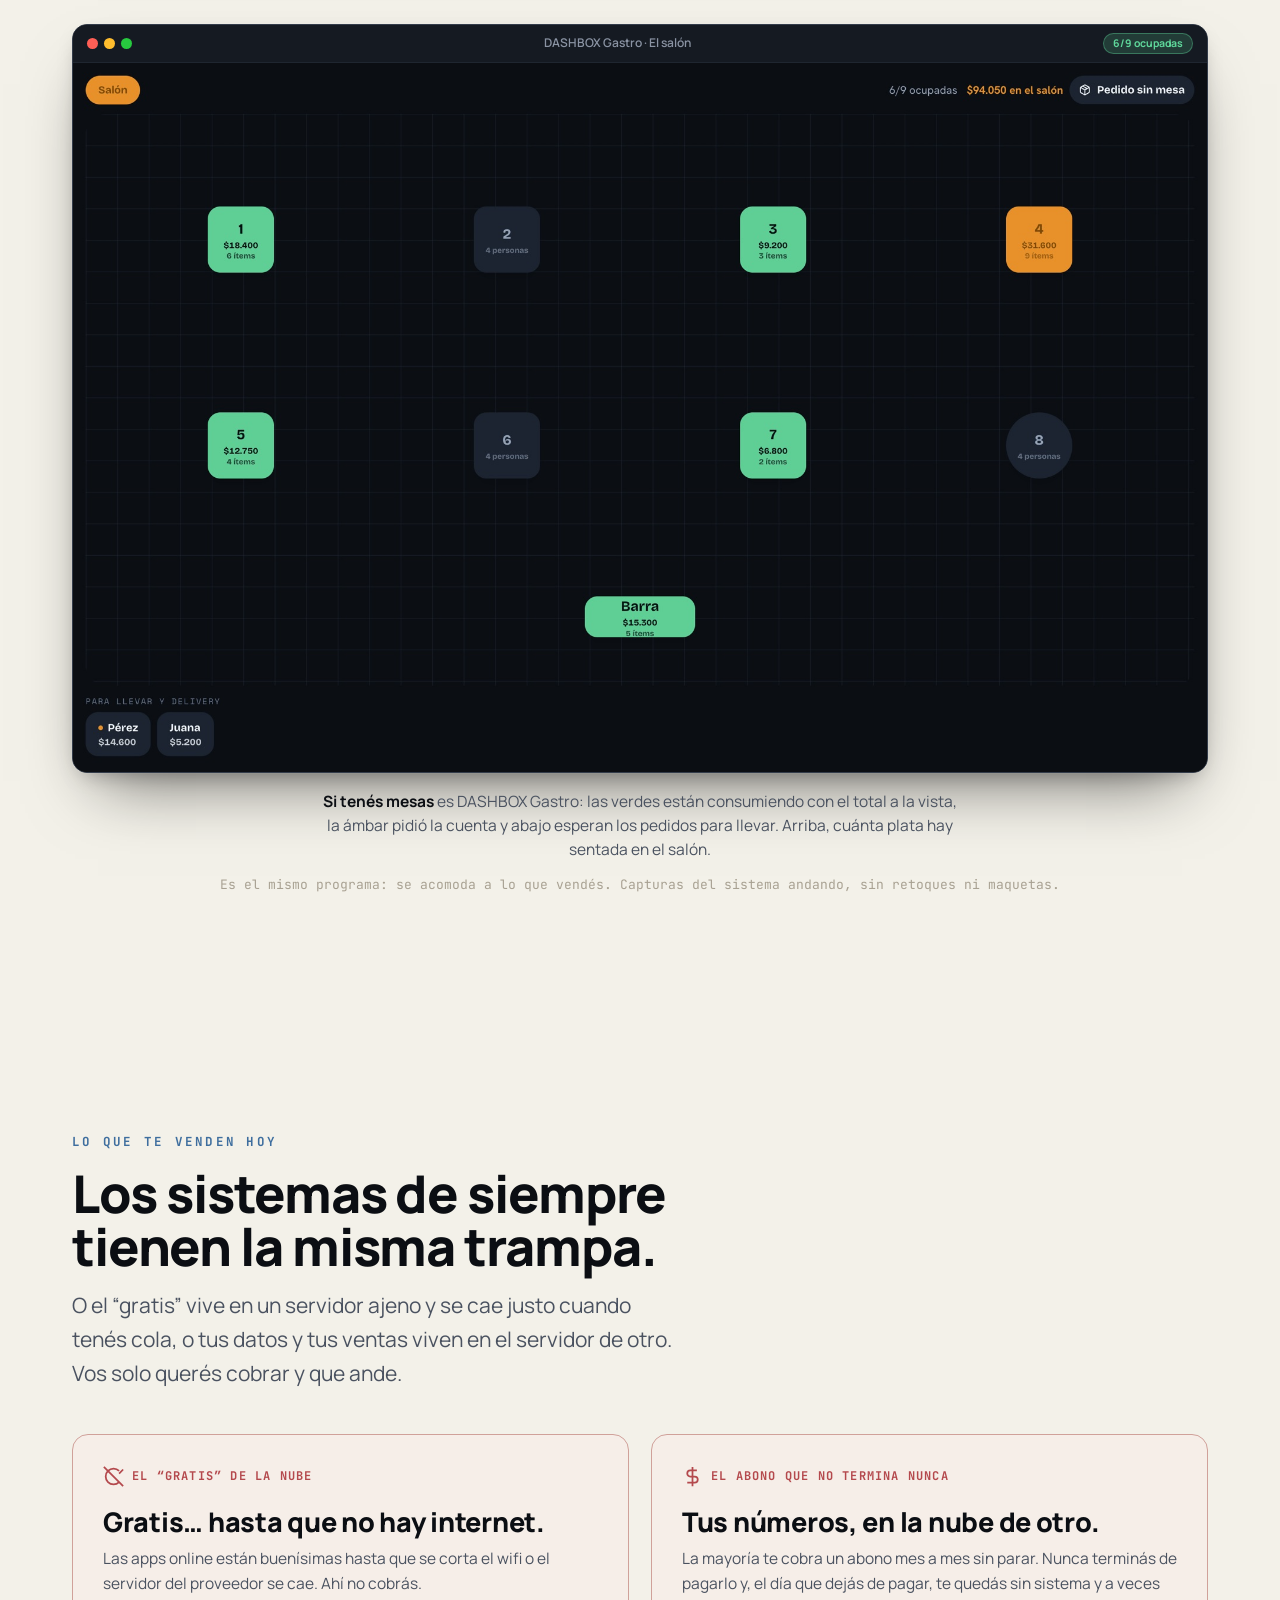
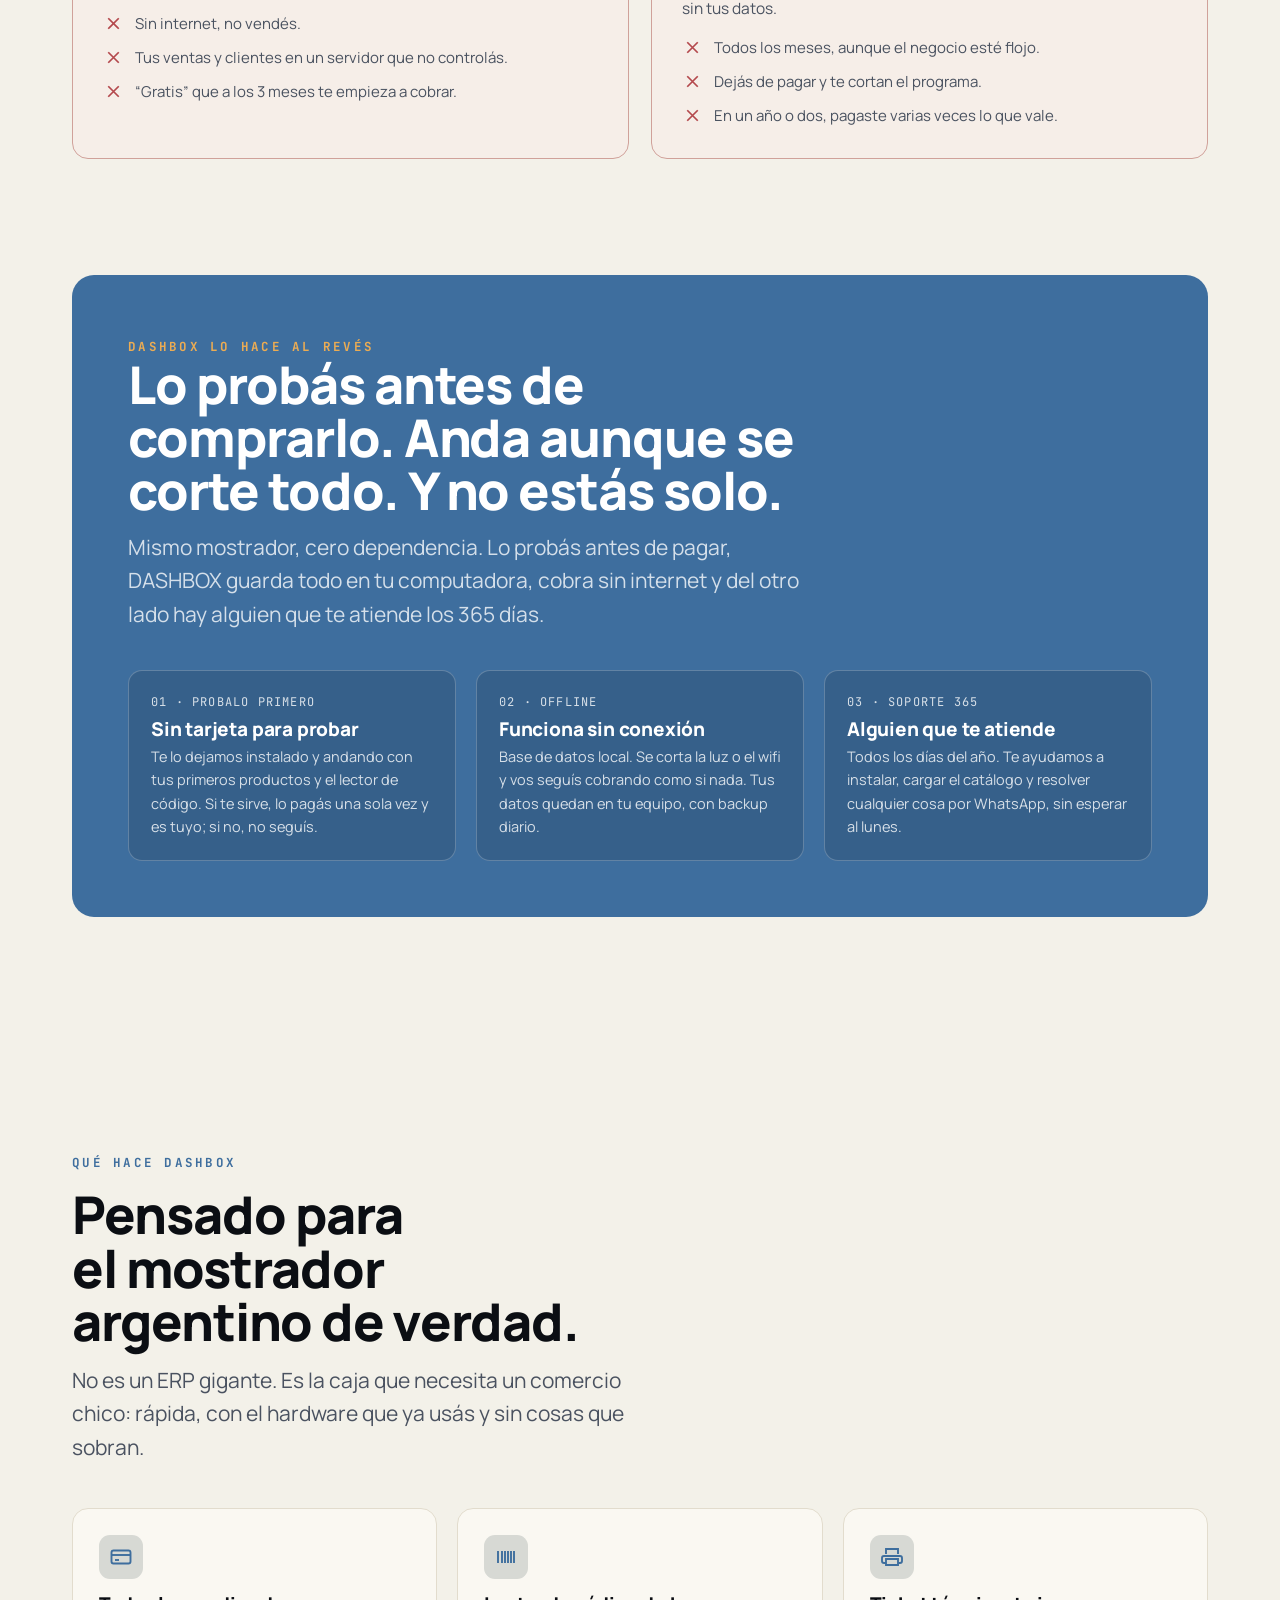
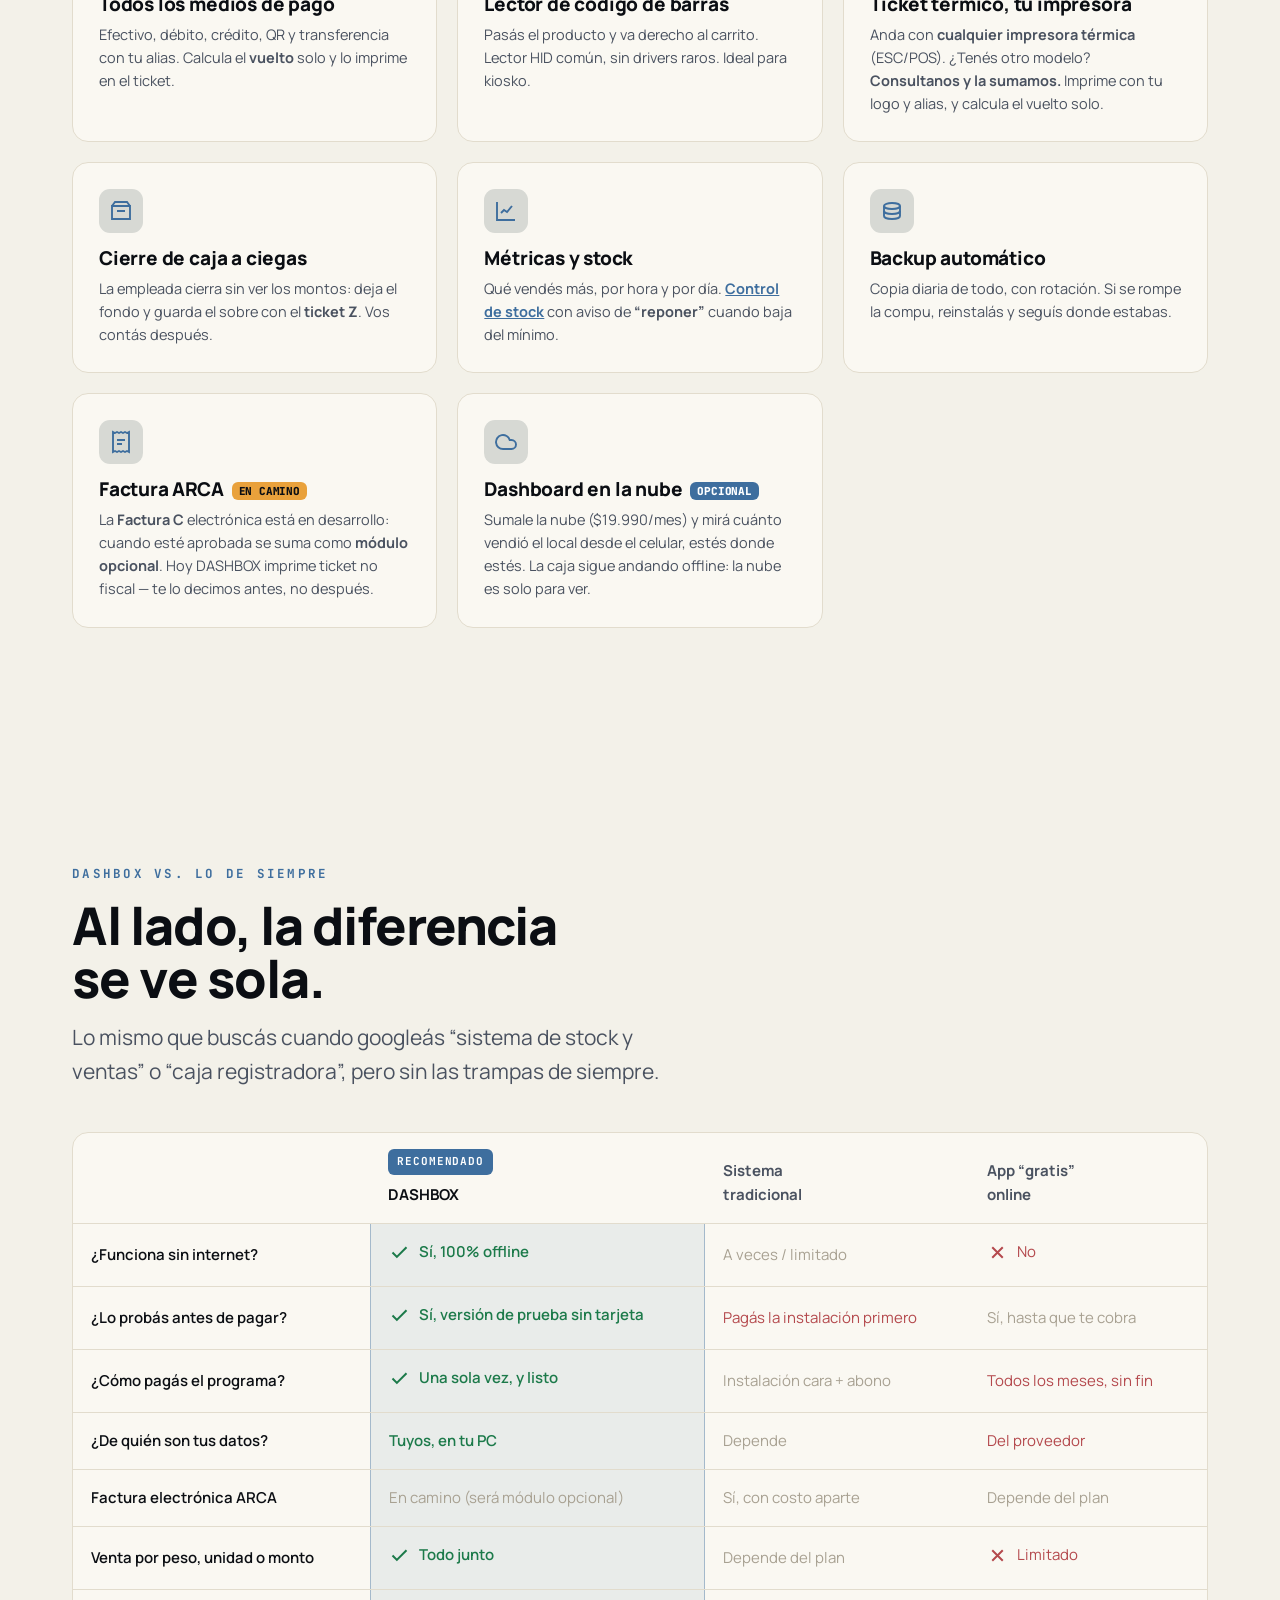
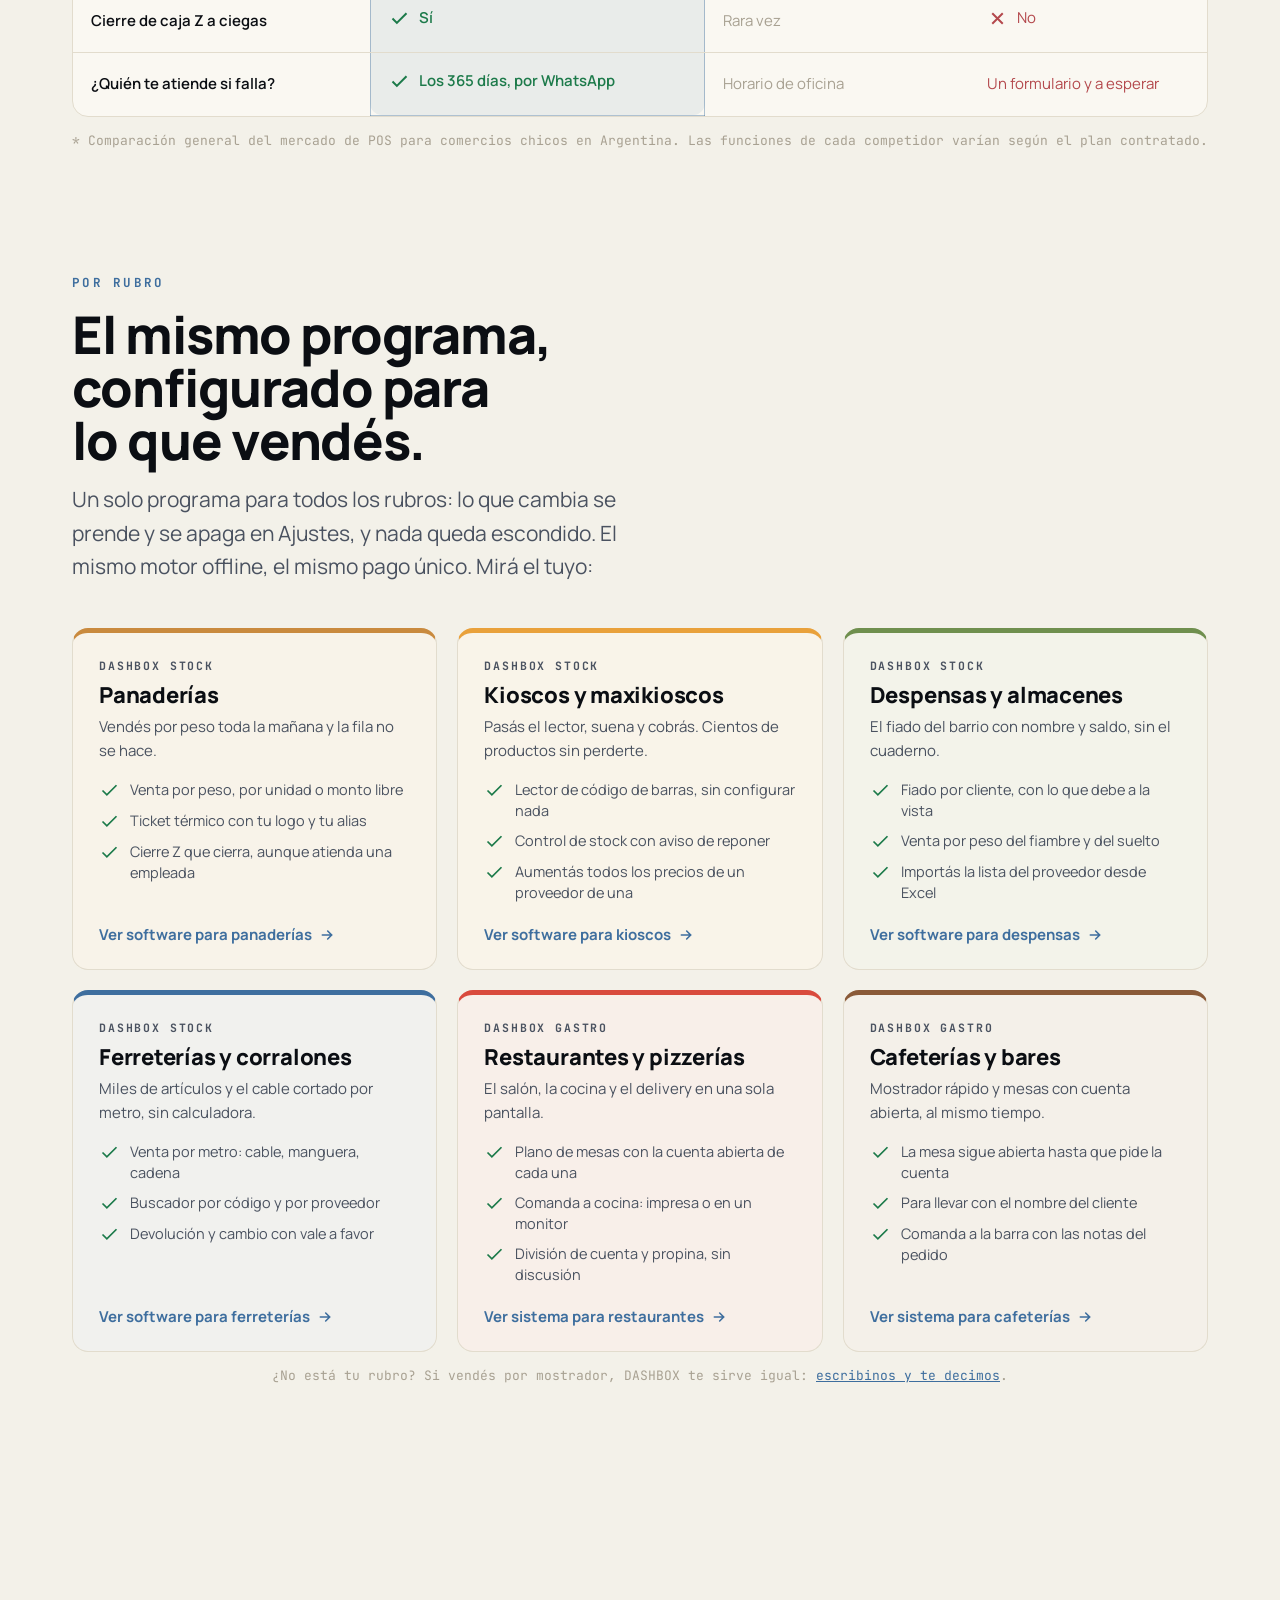
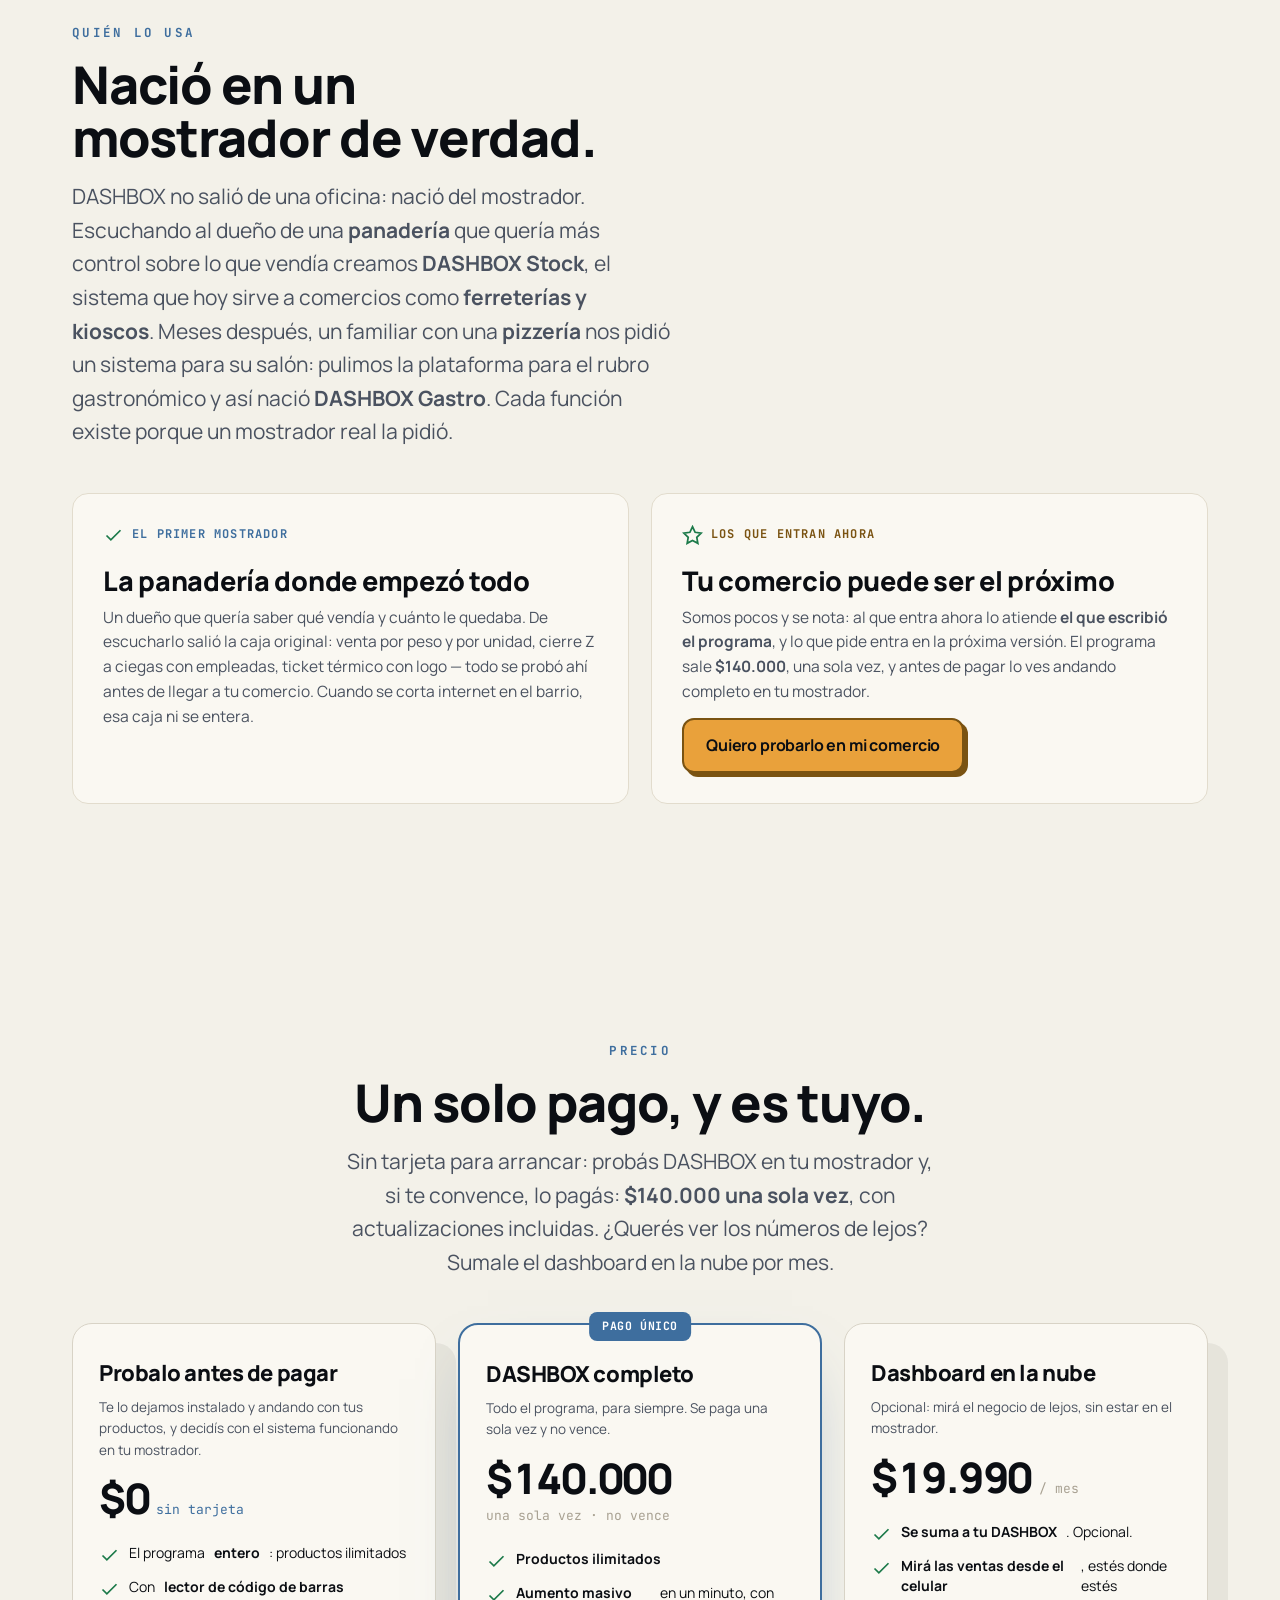
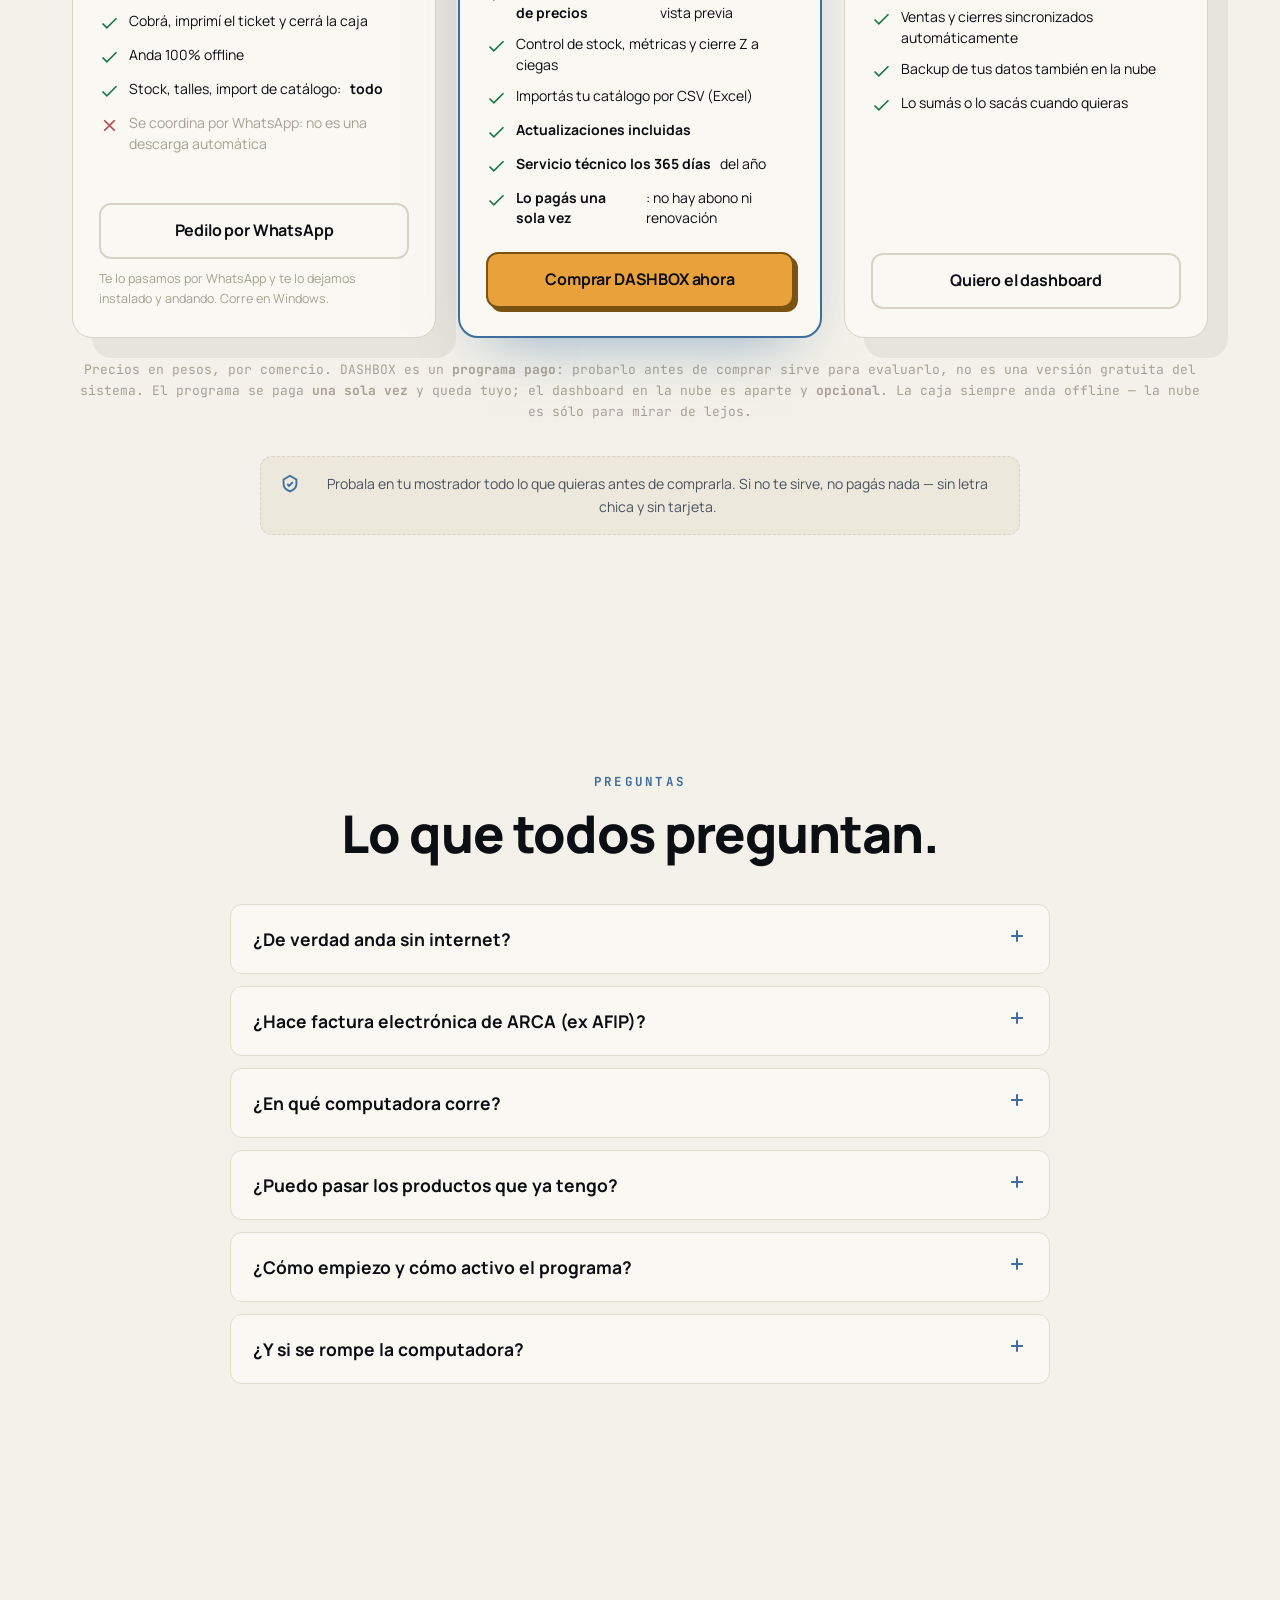
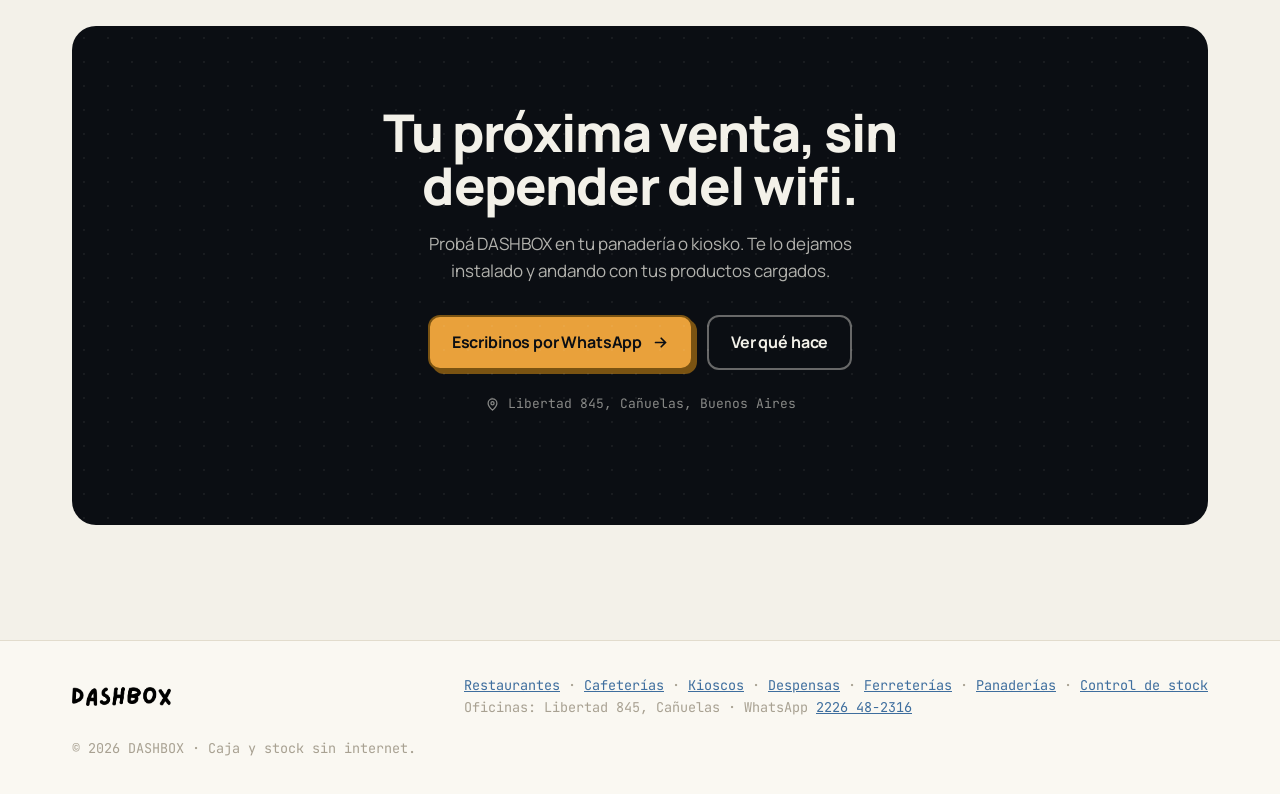
==== commit 4ddf5bd5: "Precio nuevo: $140.000 la primera computadora, $60.000 cada una más Reemplaza los $120.000 en las la" ====
--- a/index.html
+++ b/index.html
@@ -22,7 +22,7 @@
 </script>
 
 <title>DASHBOX — Sistema de caja, stock y ventas offline | Kiosco y panadería</title>
-<meta name="description" content="DASHBOX es el sistema de caja registradora, control de stock y ventas para kioscos y panaderías. Funciona sin internet y lo probás antes de comprarlo. Se paga una sola vez: $120.000, con actualizaciones y soporte los 365 días. Dashboard en la nube opcional. Pedí tu demo por WhatsApp." />
+<meta name="description" content="DASHBOX es el sistema de caja registradora, control de stock y ventas para kioscos y panaderías. Funciona sin internet y lo probás antes de comprarlo. Se paga una sola vez: $140.000, con actualizaciones y soporte los 365 días. Dashboard en la nube opcional. Pedí tu demo por WhatsApp." />
 <meta name="keywords" content="sistema de caja registradora, control de stock y ventas, software para kiosco, sistema para panadería, caja registradora offline, punto de venta sin internet, POS Argentina, sistema de stock, software de ventas" />
 <meta name="author" content="DASHBOX" />
 <meta name="robots" content="index, follow, max-image-preview:large, max-snippet:-1, max-video-preview:-1" />
@@ -76,7 +76,7 @@
   "operatingSystem": "Windows",
   "url": "https://dashbox.com.ar/",
   "inLanguage": "es-AR",
-  "description": "Sistema de caja registradora, control de stock y ventas para kioscos y panaderías. Funciona sin internet (offline-first). Es un programa pago: se ve andando con todas las funciones y sin límite de productos antes de pagar, y se compra con un pago único de $120.000 (es tuyo para siempre, con actualizaciones y soporte los 365 días). Dashboard en la nube opcional por mes. Los datos quedan en la computadora del comercio.",
+  "description": "Sistema de caja registradora, control de stock y ventas para kioscos y panaderías. Funciona sin internet (offline-first). Es un programa pago: se ve andando con todas las funciones y sin límite de productos antes de pagar, y se compra con un pago único de $140.000 (es tuyo para siempre, con actualizaciones y soporte los 365 días). Dashboard en la nube opcional por mes. Los datos quedan en la computadora del comercio.",
   "softwareVersion": "1.1",
   "screenshot": "https://dashbox.com.ar/og.png",
   "featureList": [
@@ -95,7 +95,7 @@
     {
       "@type": "Offer",
       "name": "DASHBOX completo (pago único)",
-      "price": "120000",
+      "price": "140000",
       "priceCurrency": "ARS",
       "description": "Un pago único: todo el programa, para siempre, con actualizaciones incluidas y servicio técnico los 365 días.",
       "availability": "https://schema.org/InStock",
@@ -167,7 +167,7 @@
     {
       "@type": "Question",
       "name": "¿Cómo empiezo y cómo activo el programa?",
-      "acceptedAnswer": { "@type": "Answer", "text": "Nos escribís por WhatsApp y coordinamos: te dejamos DASHBOX instalado y andando con tus productos, el lector y la impresora, para que lo uses en tu mostrador antes de decidir. DASHBOX es un programa pago: cuando te convence, son $120.000 una sola vez, con las actualizaciones incluidas. No hay llave que activar ni nada que vencer: instalado, es tuyo. Si además querés el dashboard en la nube, es un abono opcional de $19.990 por mes. La caja siempre funciona offline." }
+      "acceptedAnswer": { "@type": "Answer", "text": "Nos escribís por WhatsApp y coordinamos: te dejamos DASHBOX instalado y andando con tus productos, el lector y la impresora, para que lo uses en tu mostrador antes de decidir. DASHBOX es un programa pago: cuando te convence, son $140.000 una sola vez, con las actualizaciones incluidas. No hay llave que activar ni nada que vencer: instalado, es tuyo. Si además querés el dashboard en la nube, es un abono opcional de $19.990 por mes. La caja siempre funciona offline." }
     },
     {
       "@type": "Question",
@@ -633,7 +633,7 @@
       <div class="card">
         <span class="tag" style="color:var(--amber-ink)"><svg class="ico good" viewBox="0 0 24 24" fill="none" stroke="currentColor" stroke-width="2"><path d="M12 2l3 6.3 6.9 1-5 4.9 1.2 6.8L12 17.8 5.9 21l1.2-6.8-5-4.9 6.9-1z"/></svg>Los que entran ahora</span>
         <h3>Tu comercio puede ser el próximo</h3>
-        <p>Somos pocos y se nota: al que entra ahora lo atiende <b>el que escribió el programa</b>, y lo que pide entra en la próxima versión. El programa sale <b>$120.000</b>, una sola vez, y antes de pagar lo ves andando completo en tu mostrador.</p>
+        <p>Somos pocos y se nota: al que entra ahora lo atiende <b>el que escribió el programa</b>, y lo que pide entra en la próxima versión. El programa sale <b>$140.000</b>, una sola vez, y antes de pagar lo ves andando completo en tu mostrador.</p>
         <a class="btn amber" style="margin-top:14px" href="https://wa.me/5492226482316?text=Hola!%20Quiero%20probar%20DASHBOX%20en%20mi%20comercio" target="_blank" rel="noopener">Quiero probarlo en mi comercio</a>
       </div>
     </div>
@@ -646,7 +646,7 @@
     <div class="shead reveal" style="text-align:center; margin-inline:auto">
       <span class="eyebrow">Precio</span>
       <h2>Un solo pago, y es tuyo.</h2>
-      <p class="lead" style="margin-inline:auto">Sin tarjeta para arrancar: probás DASHBOX en tu mostrador y, si te convence, lo pagás: <b>$120.000 una sola vez</b>, con actualizaciones incluidas. ¿Querés ver los números de lejos? Sumale el dashboard en la nube por mes.</p>
+      <p class="lead" style="margin-inline:auto">Sin tarjeta para arrancar: probás DASHBOX en tu mostrador y, si te convence, lo pagás: <b>$140.000 una sola vez</b>, con actualizaciones incluidas. ¿Querés ver los números de lejos? Sumale el dashboard en la nube por mes.</p>
     </div>
 
     <div class="tiers reveal">
@@ -677,7 +677,7 @@
         <div class="tdesc">Todo el programa, para siempre. Se paga una sola vez y no vence.</div>
         <div class="price">
           
-          <span class="n tnum">$120.000</span>
+          <span class="n tnum">$140.000</span>
           <span class="per">una sola vez · no vence</span>
         </div>
         
@@ -751,7 +751,7 @@
       </details>
       <details>
         <summary>¿Cómo empiezo y cómo activo el programa?<span class="chev"><svg width="20" height="20" viewBox="0 0 24 24" fill="none" stroke="currentColor" stroke-width="2.4"><path d="M12 5v14M5 12h14"/></svg></span></summary>
-        <div class="a">Te dejamos DASHBOX instalado y andando, <b>sin tarjeta</b>: con <b>todo el programa</b> funcionando —stock, talles, import de catálogo— y sin límite de productos. DASHBOX es un programa pago: cuando te convence, son <b>$120.000 una sola vez</b>, con actualizaciones incluidas. <b>No hay llave que activar ni nada que vencer</b>: instalado, es tuyo. Si además querés ver los números de lejos, sumás el <b>dashboard en la nube</b> por $19.990/mes (opcional). La caja siempre anda offline.</div>
+        <div class="a">Te dejamos DASHBOX instalado y andando, <b>sin tarjeta</b>: con <b>todo el programa</b> funcionando —stock, talles, import de catálogo— y sin límite de productos. DASHBOX es un programa pago: cuando te convence, son <b>$140.000 una sola vez</b>, con actualizaciones incluidas. <b>No hay llave que activar ni nada que vencer</b>: instalado, es tuyo. Si además querés ver los números de lejos, sumás el <b>dashboard en la nube</b> por $19.990/mes (opcional). La caja siempre anda offline.</div>
       </details>
       <details>
         <summary>¿Y si se rompe la computadora?<span class="chev"><svg width="20" height="20" viewBox="0 0 24 24" fill="none" stroke="currentColor" stroke-width="2.4"><path d="M12 5v14M5 12h14"/></svg></span></summary>
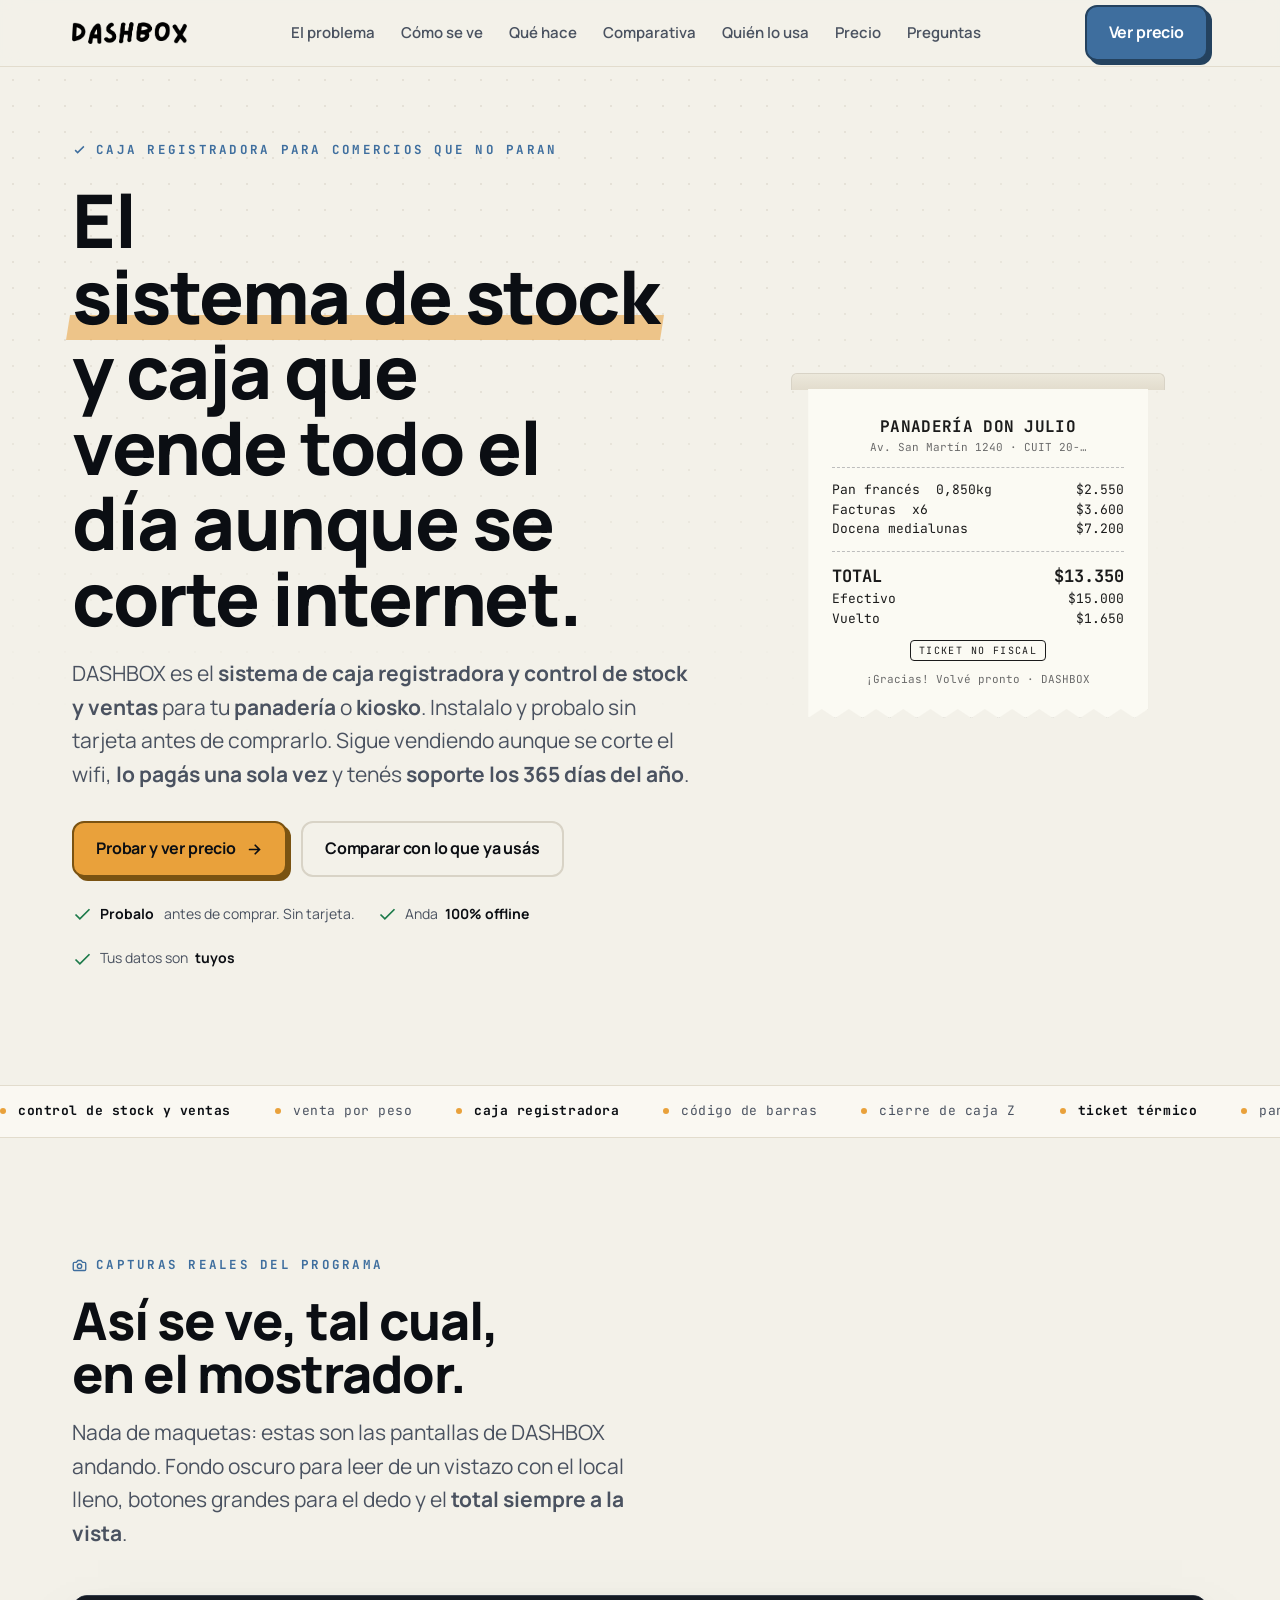
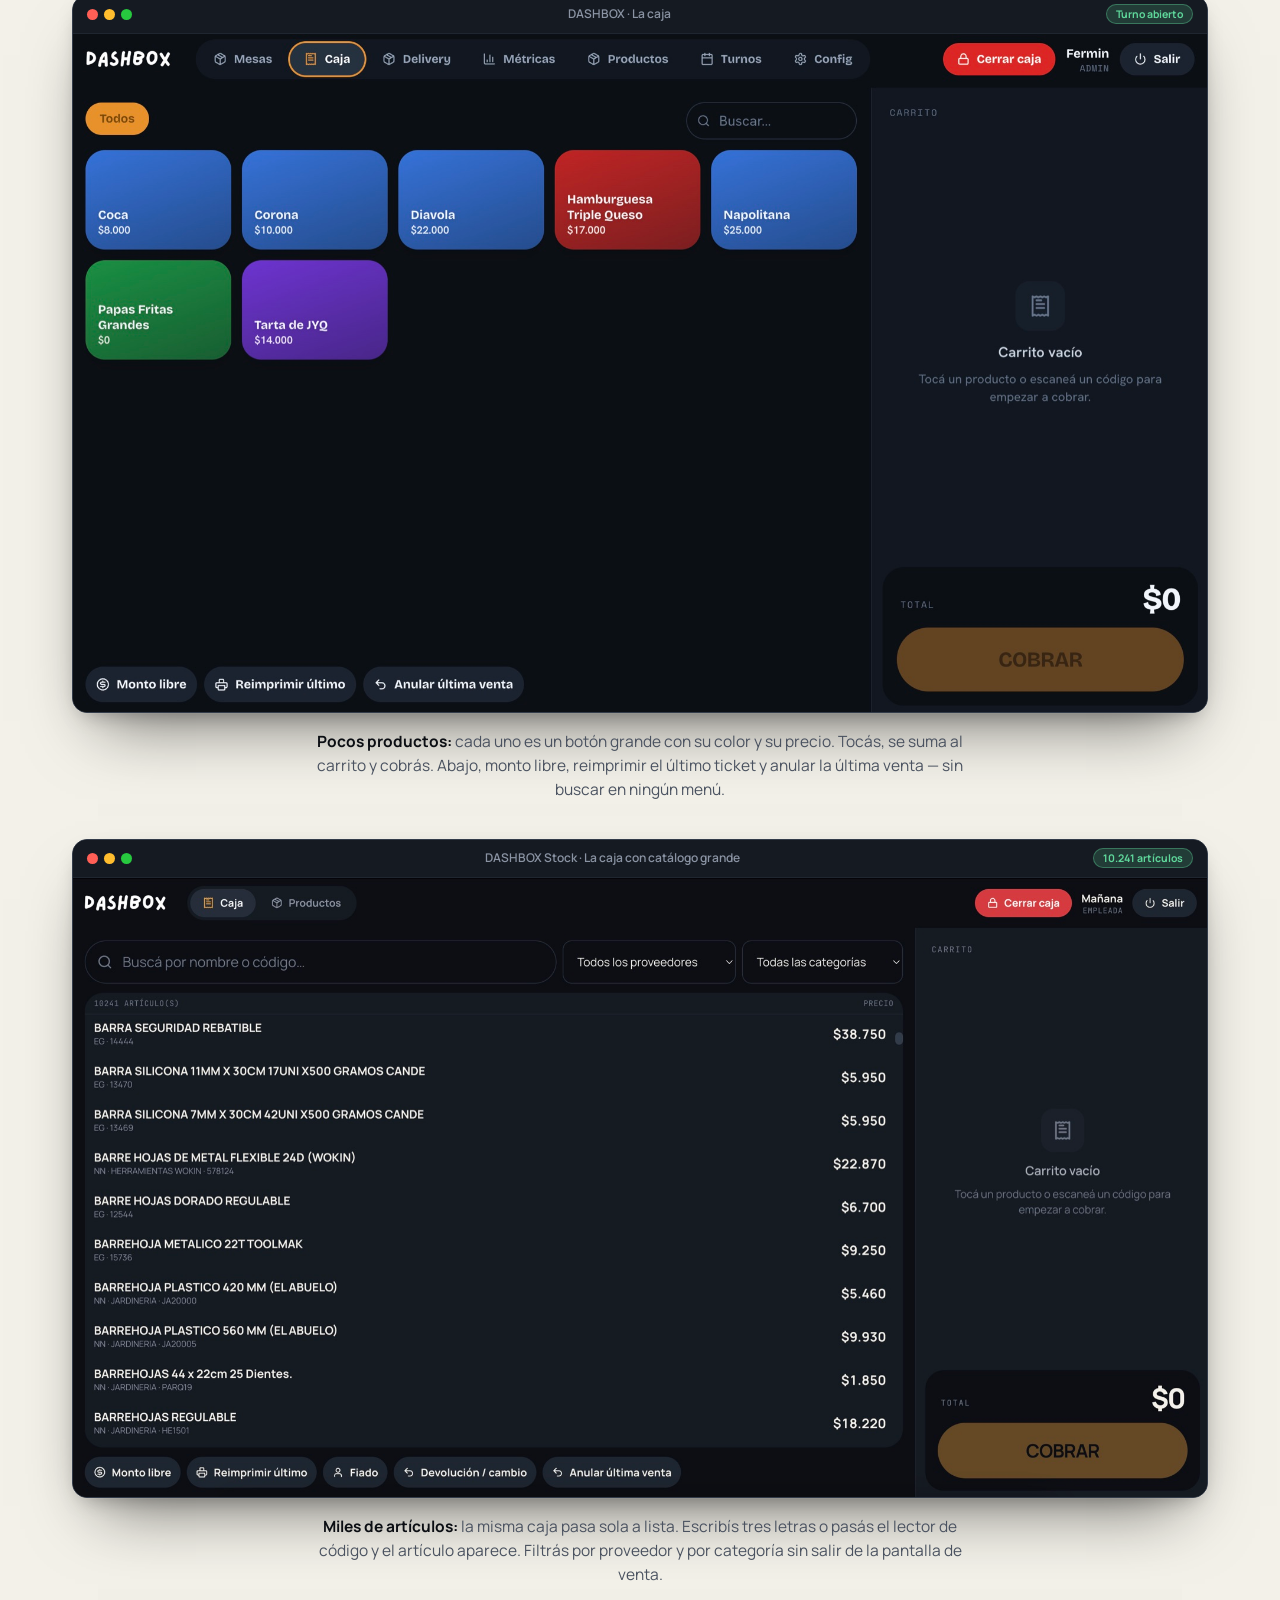
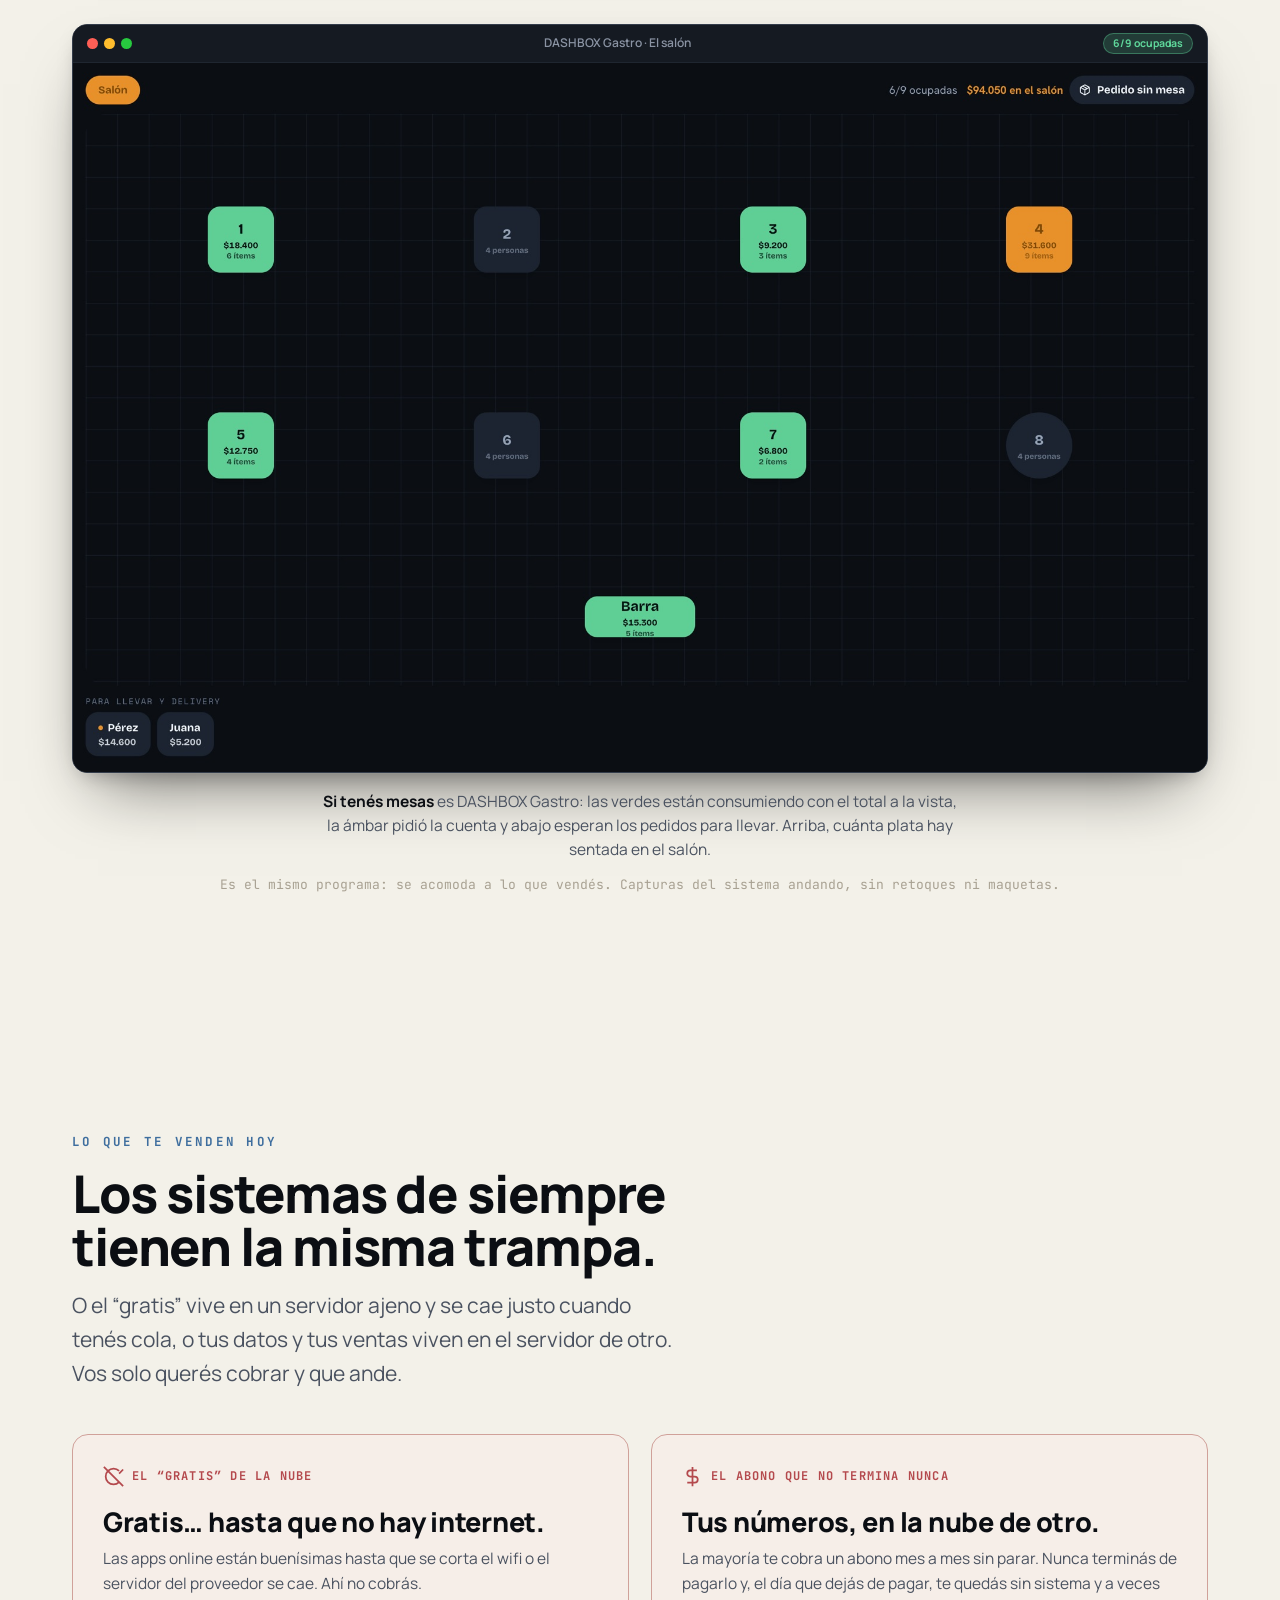
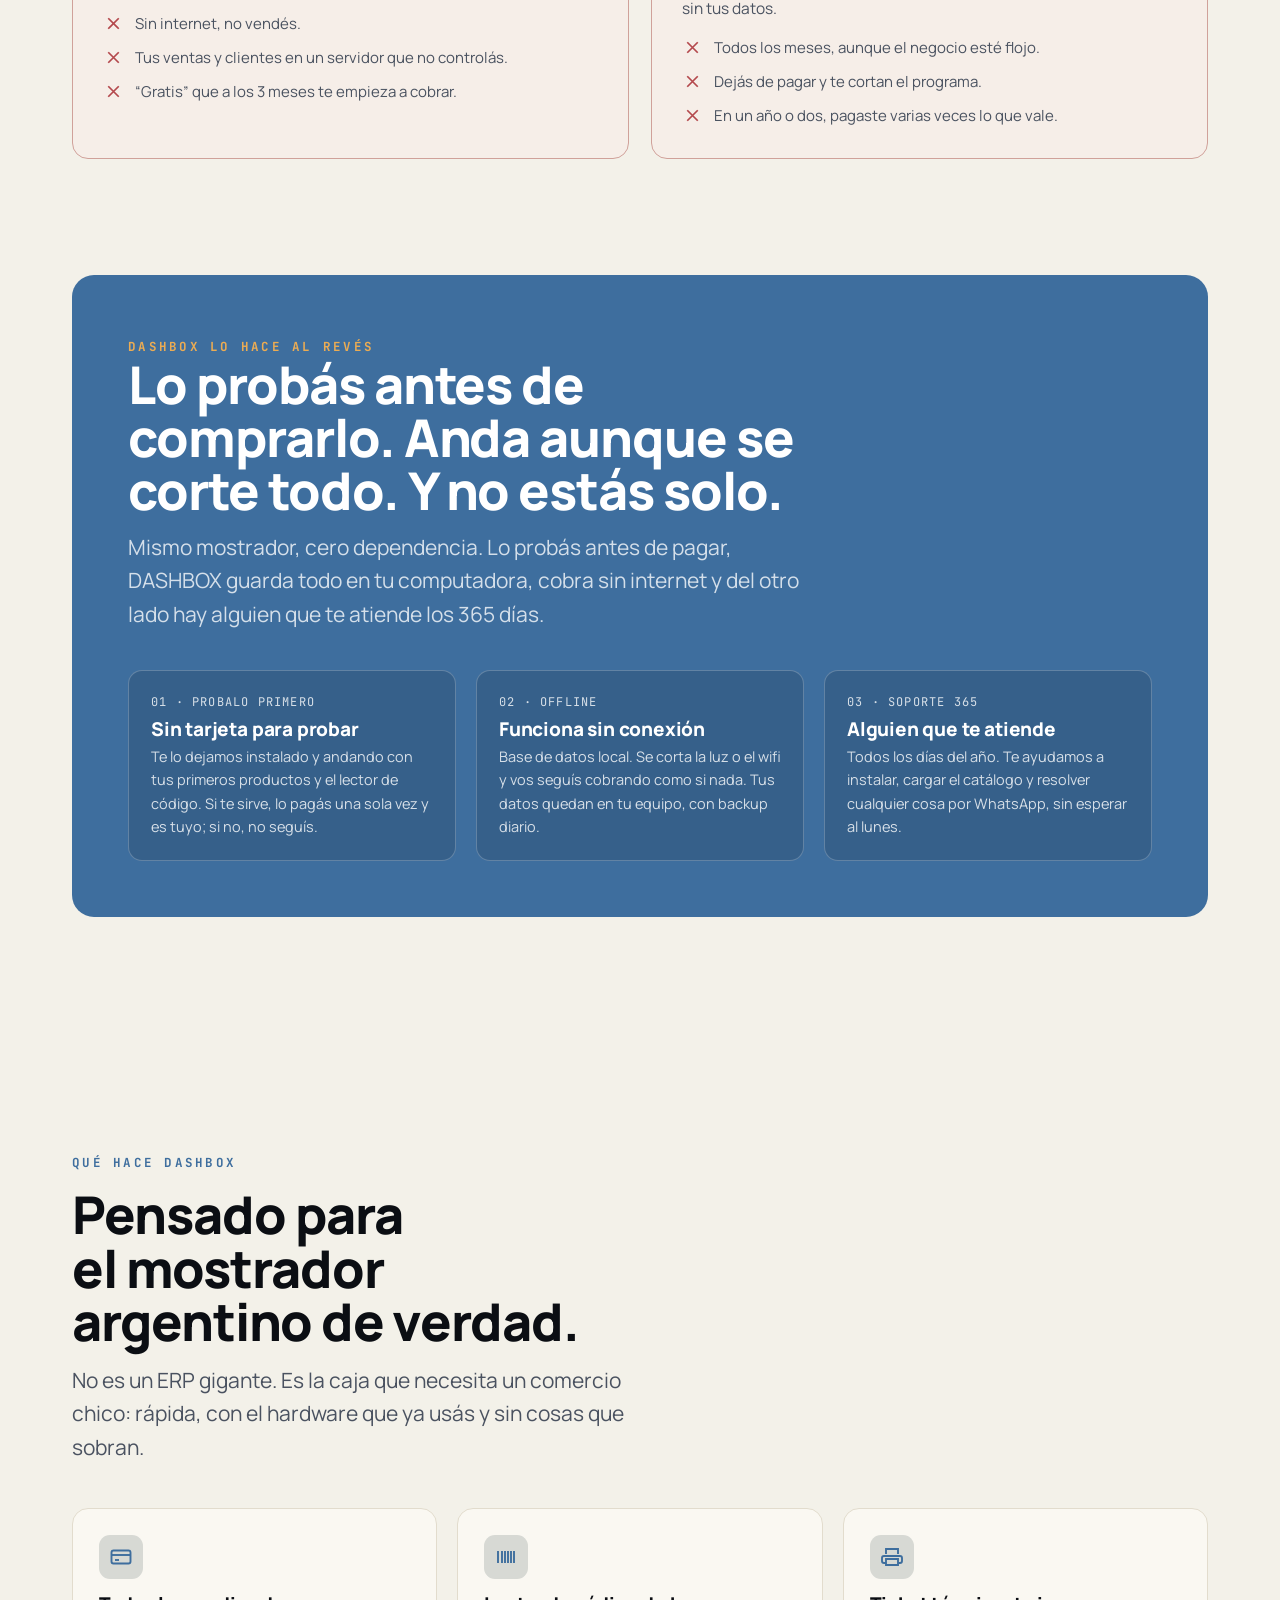
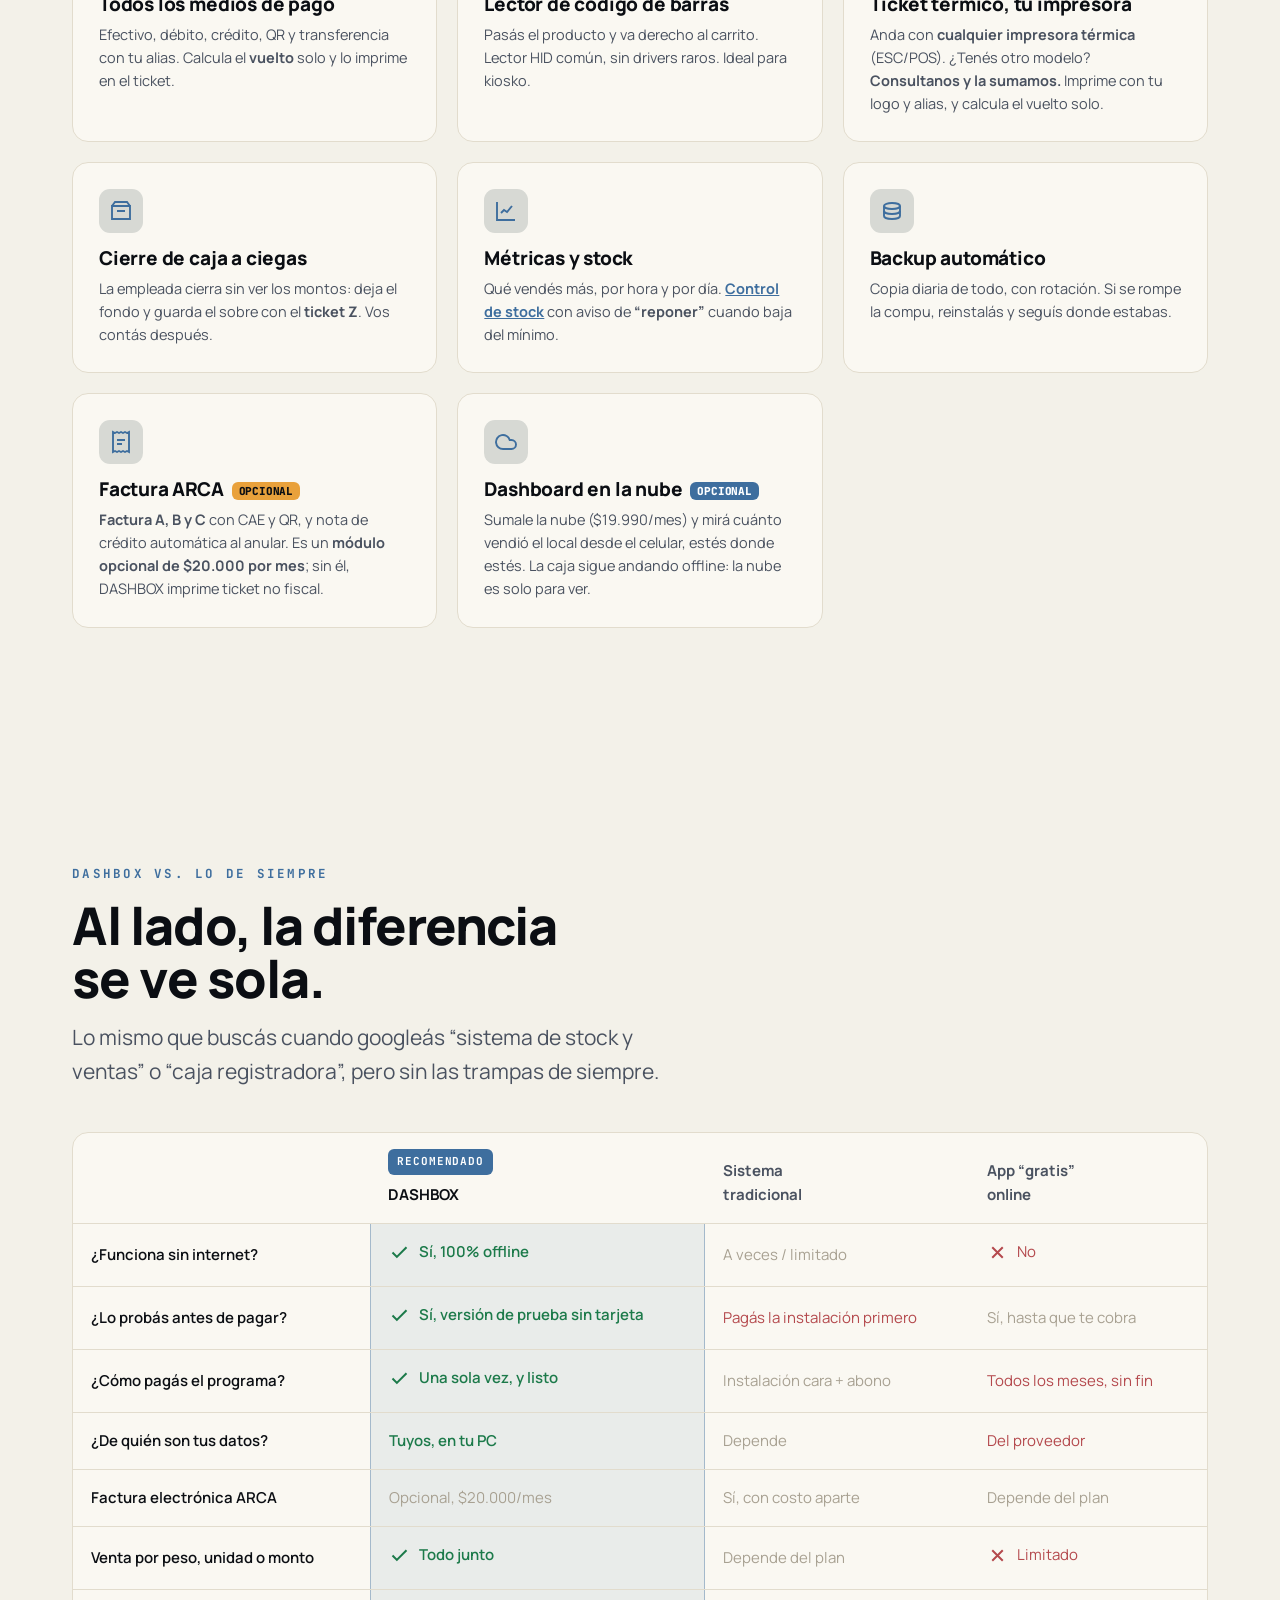
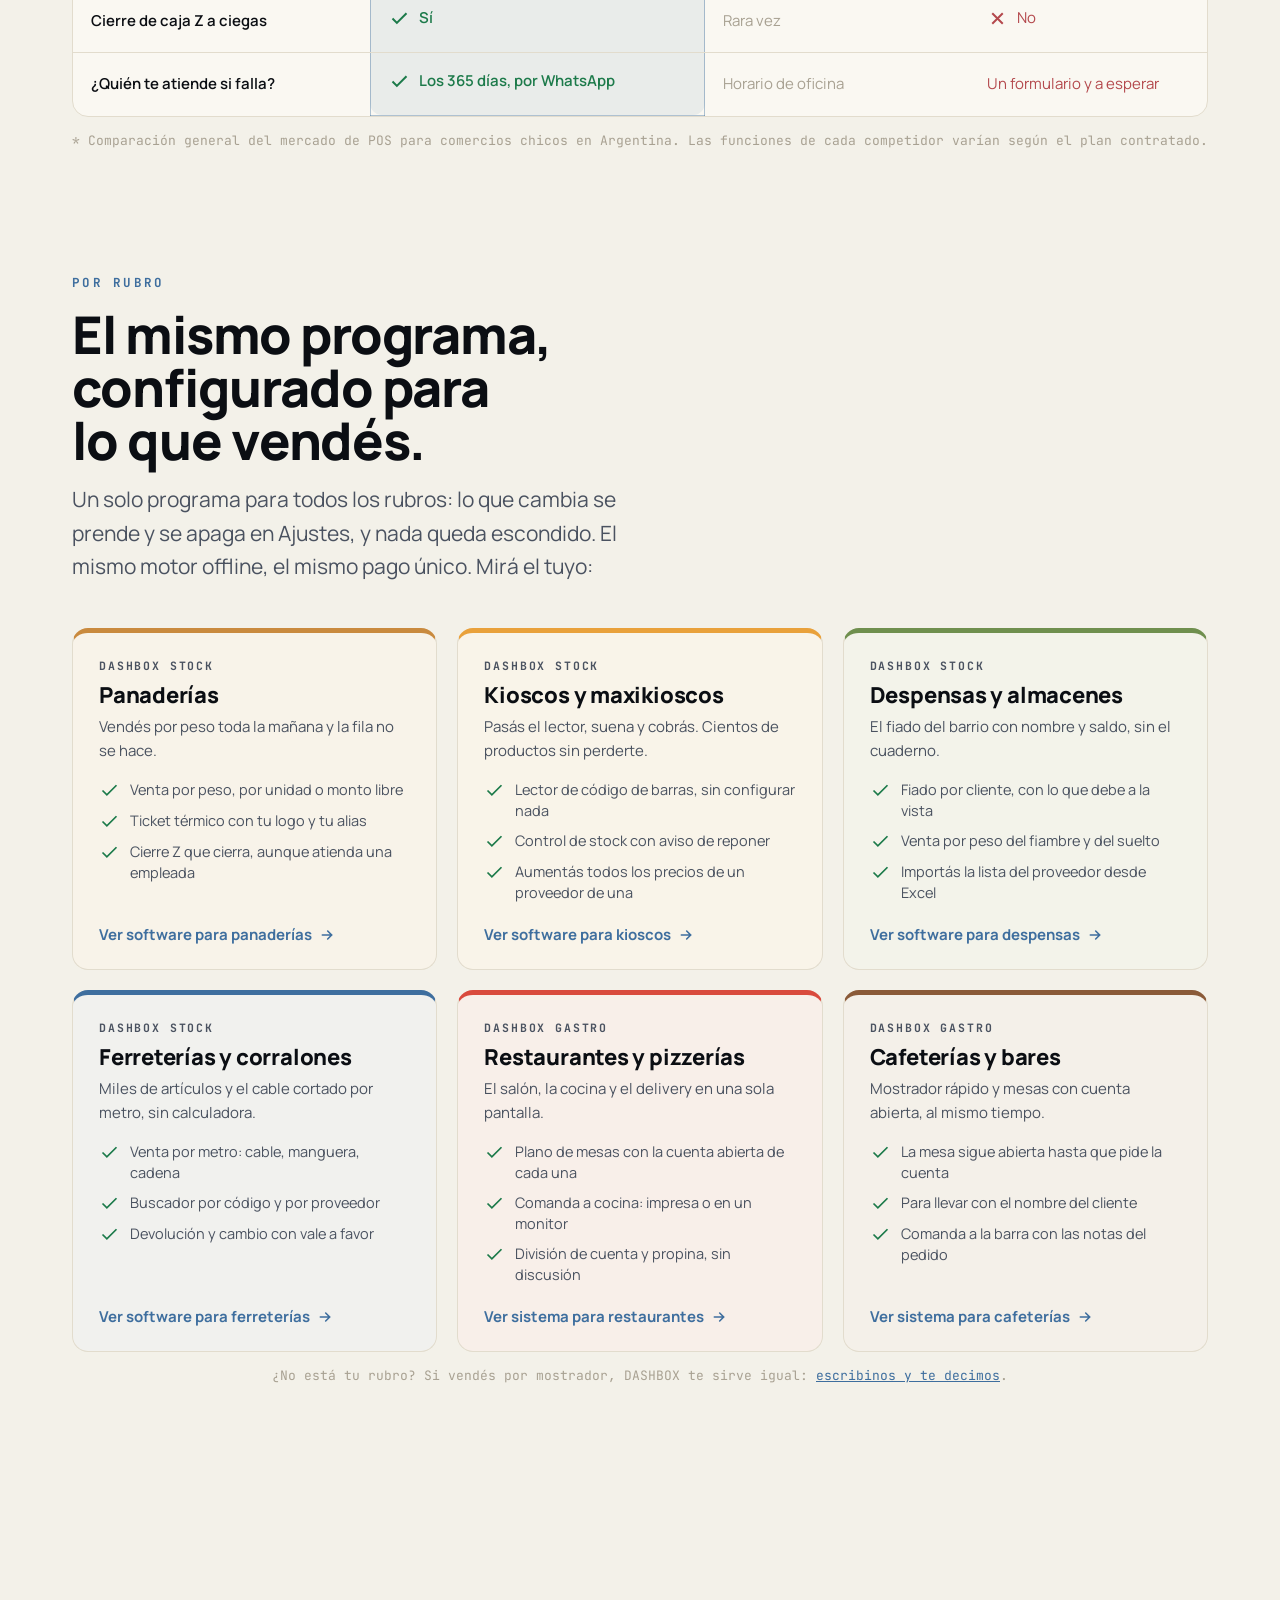
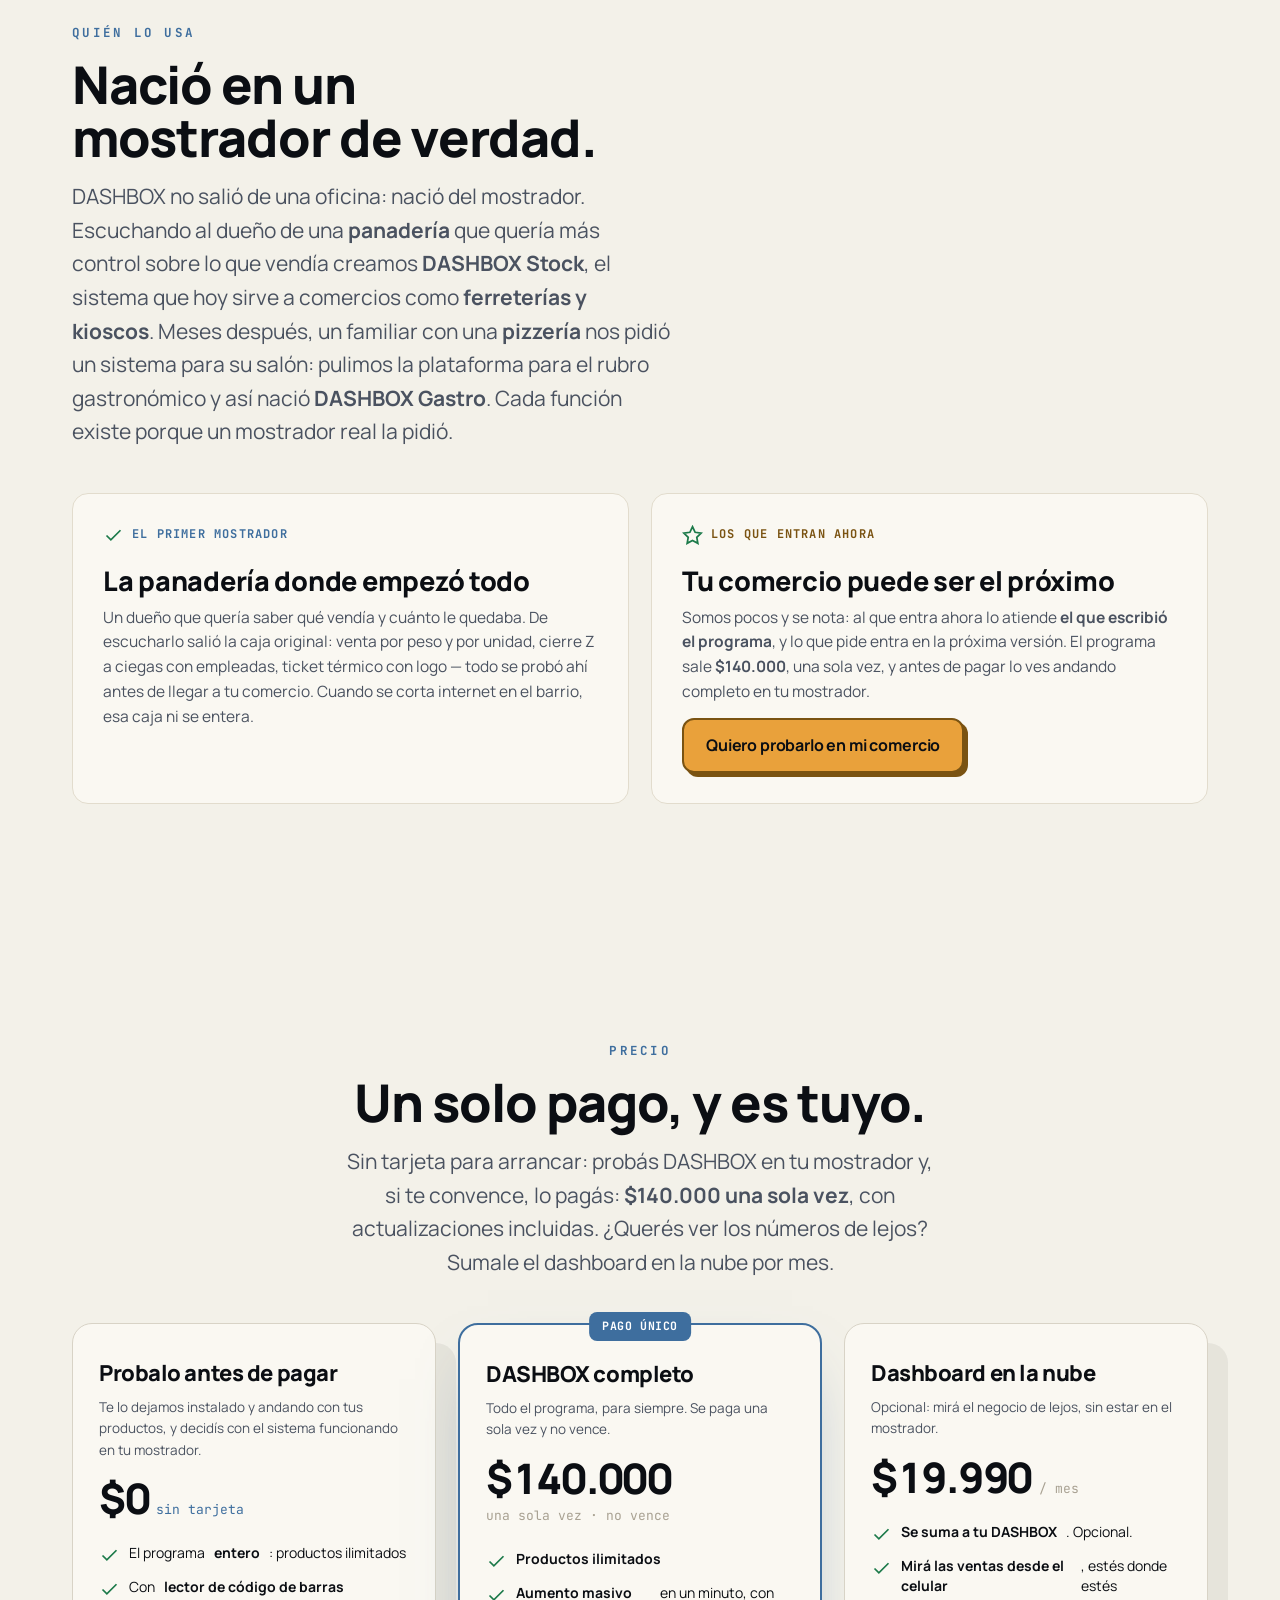
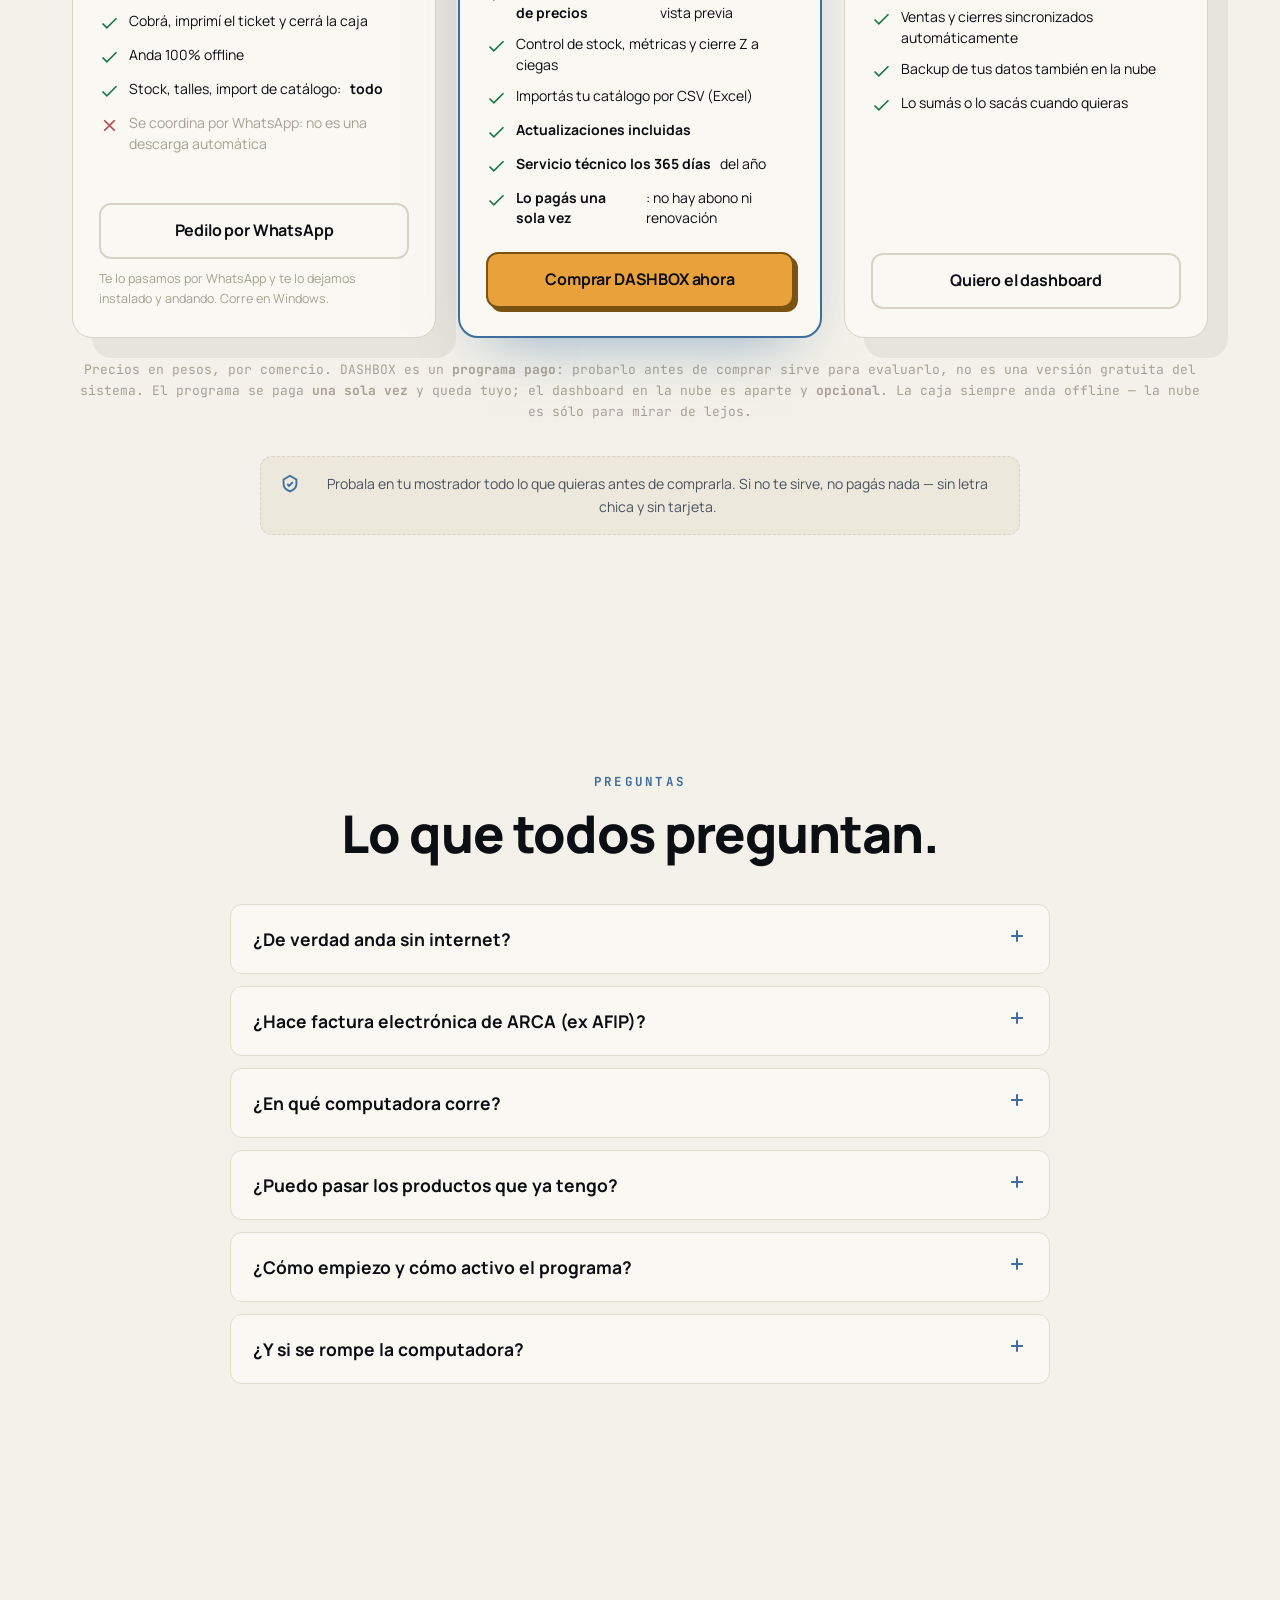
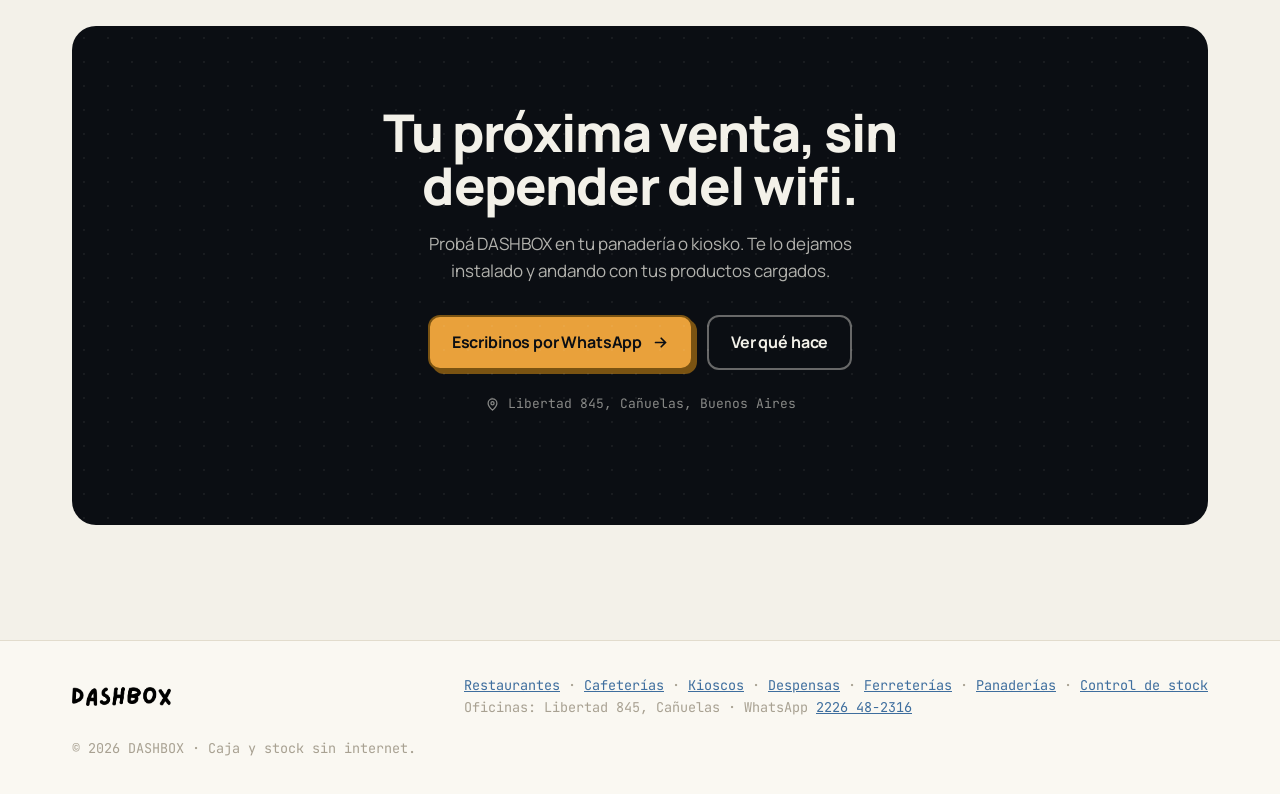
==== commit bab4dd9c: "Toda venta cierra por WhatsApp, con facturación ARCA opcional a $20.000/mes Decisión de Fermín: la w" ====
--- a/index.html
+++ b/index.html
@@ -152,7 +152,7 @@
     {
       "@type": "Question",
       "name": "¿Hace factura electrónica de ARCA (ex AFIP)?",
-      "acceptedAnswer": { "@type": "Answer", "text": "Todavía no: hoy DASHBOX imprime tickets no fiscales. La facturación electrónica de ARCA (Factura C con CAE y QR) está en desarrollo y se va a ofrecer como módulo opcional cuando esté aprobada. Si tu comercio necesita factura fiscal para operar hoy, DASHBOX todavía no es para vos — preferimos decírtelo antes." }
+      "acceptedAnswer": { "@type": "Answer", "text": "Sí, como módulo opcional de $20.000 por mes: Factura A, B y C con CAE y QR, y nota de crédito automática al anular una venta. Te ayudamos con el alta del certificado en ARCA. Sin el módulo, DASHBOX imprime tickets no fiscales. Si tu comercio necesita factura fiscal para operar hoy, DASHBOX todavía no es para vos — preferimos decírtelo antes." }
     },
     {
       "@type": "Question",
@@ -433,8 +433,8 @@
       </div>
       <div class="f reveal">
         <div class="fi"><svg width="24" height="24" viewBox="0 0 24 24" fill="none" stroke="currentColor" stroke-width="1.9"><path d="M4 2v20l2-1 2 1 2-1 2 1 2-1 2 1 2-1 2 1V2l-2 1-2-1-2 1-2-1-2 1-2-1-2 1z"/><path d="M8 10h8M8 14h5"/></svg></div>
-        <h3>Factura ARCA <span style="font-family:var(--f-mono); font-size:11px; background:var(--amber); color:#0B0E13; padding:2px 7px; border-radius:6px; vertical-align:middle; margin-left:4px">EN CAMINO</span></h3>
-        <p>La <b>Factura C</b> electrónica está en desarrollo: cuando esté aprobada se suma como <b>módulo opcional</b>. Hoy DASHBOX imprime ticket no fiscal — te lo decimos antes, no después.</p>
+        <h3>Factura ARCA <span style="font-family:var(--f-mono); font-size:11px; background:var(--amber); color:#0B0E13; padding:2px 7px; border-radius:6px; vertical-align:middle; margin-left:4px">OPCIONAL</span></h3>
+        <p><b>Factura A, B y C</b> con CAE y QR, y nota de crédito automática al anular. Es un <b>módulo opcional de $20.000 por mes</b>; sin él, DASHBOX imprime ticket no fiscal.</p>
       </div>
       <div class="f reveal">
         <div class="fi"><svg width="24" height="24" viewBox="0 0 24 24" fill="none" stroke="currentColor" stroke-width="1.9"><path d="M17.5 19H9a7 7 0 116.71-9h1.79a4.5 4.5 0 110 9z"/></svg></div>
@@ -492,7 +492,7 @@
           </tr>
           <tr>
             <td class="row-h">Factura electrónica ARCA</td>
-            <td class="col-us"><span class="cell meh">En camino (será módulo opcional)</span></td>
+            <td class="col-us"><span class="cell meh">Opcional, $20.000/mes</span></td>
             <td><span class="cell meh">Sí, con costo aparte</span></td>
             <td><span class="cell meh">Depende del plan</span></td>
           </tr>
@@ -666,7 +666,7 @@
           <li><svg class="ico good" viewBox="0 0 24 24" fill="none" stroke="currentColor" stroke-width="2"><path d="M20 6L9 17l-5-5"/></svg>Stock, talles, import de catálogo: <b>todo</b></li>
           <li class="off"><svg class="ico bad" viewBox="0 0 24 24" fill="none" stroke="currentColor" stroke-width="2"><path d="M18 6L6 18M6 6l12 12"/></svg>Se coordina por WhatsApp: no es una descarga automática</li>
         </ul>
-        <a class="btn ghost" href="/comprar">Pedilo por WhatsApp</a>
+        <a class="btn ghost" href="https://wa.me/5492226482316?text=Hola!%20Quiero%20DASHBOX%20para%20mi%20comercio" target="_blank" rel="noopener">Pedilo por WhatsApp</a>
         <p style="margin:10px 0 0; font-size:12.5px; color:var(--ink-faint)">Te lo pasamos por WhatsApp y te lo dejamos instalado y andando. Corre en Windows.</p>
       </div>
 
@@ -739,7 +739,7 @@
       </details>
       <details>
         <summary>¿Hace factura electrónica de ARCA (ex AFIP)?<span class="chev"><svg width="20" height="20" viewBox="0 0 24 24" fill="none" stroke="currentColor" stroke-width="2.4"><path d="M12 5v14M5 12h14"/></svg></span></summary>
-        <div class="a">Todavía no: hoy DASHBOX imprime <b>tickets no fiscales</b>. La <b>Factura C</b> electrónica de ARCA (con CAE y QR) está en desarrollo y, cuando esté aprobada, se va a sumar como <b>módulo opcional</b>. Si tu comercio necesita factura fiscal para operar hoy, DASHBOX todavía no es para vos — preferimos decírtelo antes de que pagues.</div>
+        <div class="a">Sí, como <b>módulo opcional de $20.000 por mes</b>: <b>Factura A, B y C</b> con CAE y QR, y nota de crédito automática al anular una venta. Te ayudamos con el alta del certificado en ARCA. Sin el módulo, DASHBOX imprime <b>tickets no fiscales</b>.</div>
       </details>
       <details>
         <summary>¿En qué computadora corre?<span class="chev"><svg width="20" height="20" viewBox="0 0 24 24" fill="none" stroke="currentColor" stroke-width="2.4"><path d="M12 5v14M5 12h14"/></svg></span></summary>
@@ -813,5 +813,7 @@
 })();
 </script>
 <script defer src="/wizard.js"></script>
+<a class="wa-flotante" href="https://wa.me/5492226482316?text=Hola!%20Quiero%20saber%20si%20DASHBOX%20me%20sirve%20para%20mi%20comercio" target="_blank" rel="noopener" aria-label="Escribinos por WhatsApp"><svg width="20" height="20" viewBox="0 0 24 24" fill="currentColor" aria-hidden="true"><path d="M12 2a10 10 0 0 0-8.6 15.1L2 22l5-1.3A10 10 0 1 0 12 2zm5.3 14.2c-.2.6-1.3 1.2-1.8 1.2-.5.1-1 .2-3.3-.7-2.8-1.1-4.6-4-4.7-4.2-.1-.2-1.1-1.5-1.1-2.9s.7-2 1-2.3c.2-.3.5-.3.7-.3h.5c.2 0 .4 0 .6.5l.8 2c.1.2.1.4 0 .5l-.3.5-.4.4c-.1.2-.3.3-.1.6.2.3.8 1.3 1.7 2.1 1.2 1 2.1 1.3 2.4 1.5.3.1.5.1.6-.1l.9-1c.2-.3.4-.2.6-.1l1.9.9c.3.1.5.2.5.3.1.2.1.7-.1 1.2z"/></svg>WhatsApp</a>
+<script src="/medicion.js" defer></script>
 </body>
 </html>
--- a/styles.css
+++ b/styles.css
@@ -529,3 +529,31 @@
 .wiz-hidden{display:none !important}
 .sr-only{position:absolute; width:1px; height:1px; padding:0; margin:-1px; overflow:hidden;
   clip:rect(0 0 0 0); white-space:nowrap; border:0}
+
+/* Botón flotante de WhatsApp: sólo en el teléfono, donde la nav se queda sin
+   enlaces y llega casi todo el tráfico de Meta. Va en el HTML (no lo inyecta
+   JS) para que ande igual sin scripts; medicion.js lo cuenta como cualquier
+   otro clic a wa.me. */
+.wa-flotante{display:none}
+@media (max-width:760px){
+  .wa-flotante{
+    display:flex; align-items:center; gap:8px; position:fixed; right:16px; bottom:16px; z-index:40;
+    background:#187A47; color:#fff; font-weight:700; font-size:15px; text-decoration:none;
+    padding:13px 18px; border-radius:999px; box-shadow:0 6px 20px rgba(11,14,19,.28);
+  }
+  .wa-flotante:focus-visible{outline:3px solid var(--amber); outline-offset:3px}
+  body{padding-bottom:76px}
+}
+
+/* /comprar: opciones de la compra como tarjetas tocables. */
+.opciones{border:0; margin:0; padding:0; display:grid; gap:10px}
+.opciones legend{font-weight:700; font-size:16px; margin-bottom:10px; padding:0}
+.opcion{display:grid; grid-template-columns:auto 1fr auto; gap:12px; align-items:start; padding:14px 16px; background:#fff; border:2px solid var(--line); border-radius:12px; cursor:pointer}
+.opcion:has(input:checked){border-color:var(--green); box-shadow:0 0 0 3px color-mix(in srgb, var(--green) 18%, transparent)}
+.opcion input{margin:3px 0 0; width:18px; height:18px; accent-color:var(--green)}
+.opcion input:focus-visible{outline:3px solid var(--amber); outline-offset:2px}
+.opcion small{display:block; color:var(--ink-soft); font-size:13.5px; margin-top:2px; line-height:1.4}
+.opcion-precio{font-weight:700; text-align:right; white-space:nowrap}
+.opcion-precio small{display:block; font-weight:500; font-size:12px; color:var(--ink-soft)}
+.total-compra{display:flex; justify-content:space-between; align-items:baseline; gap:12px; flex-wrap:wrap; margin-top:16px; padding-top:14px; border-top:1px dashed var(--line); font-size:15px}
+.total-compra b{font-size:18px}
